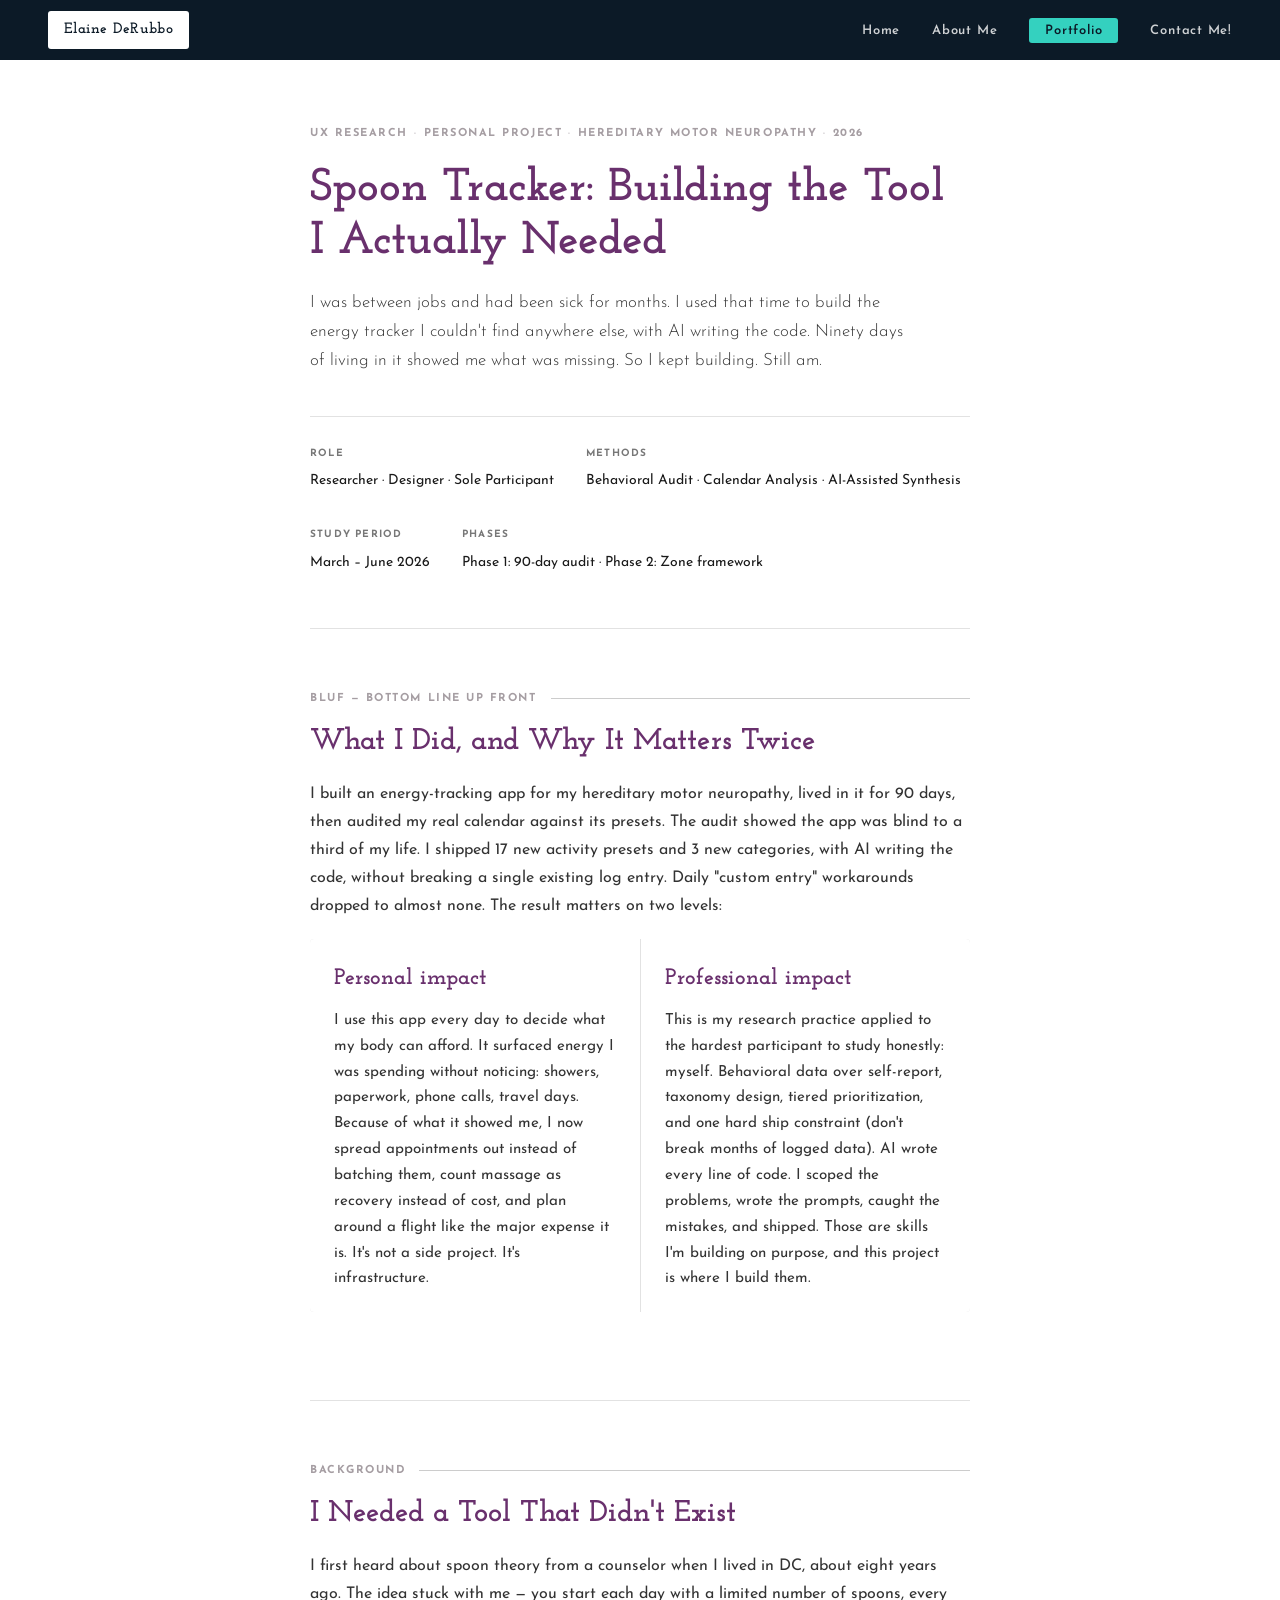
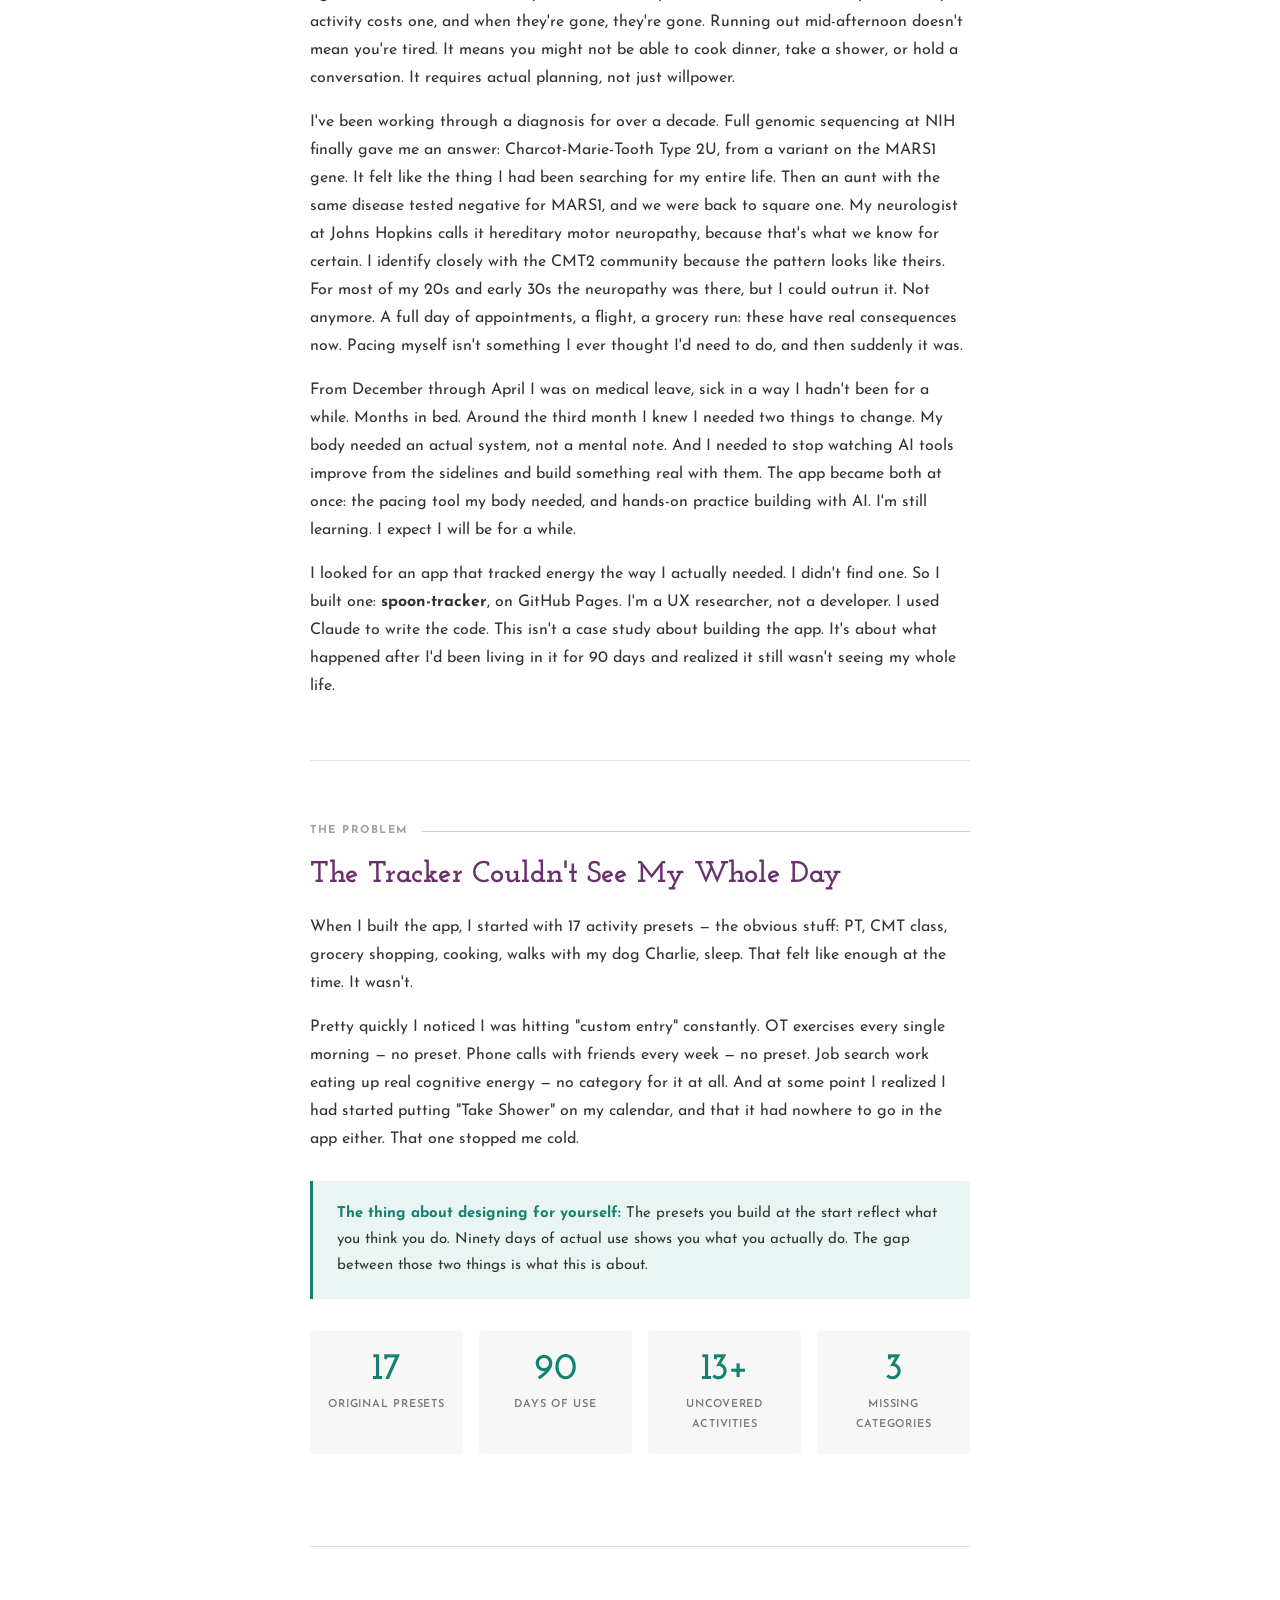
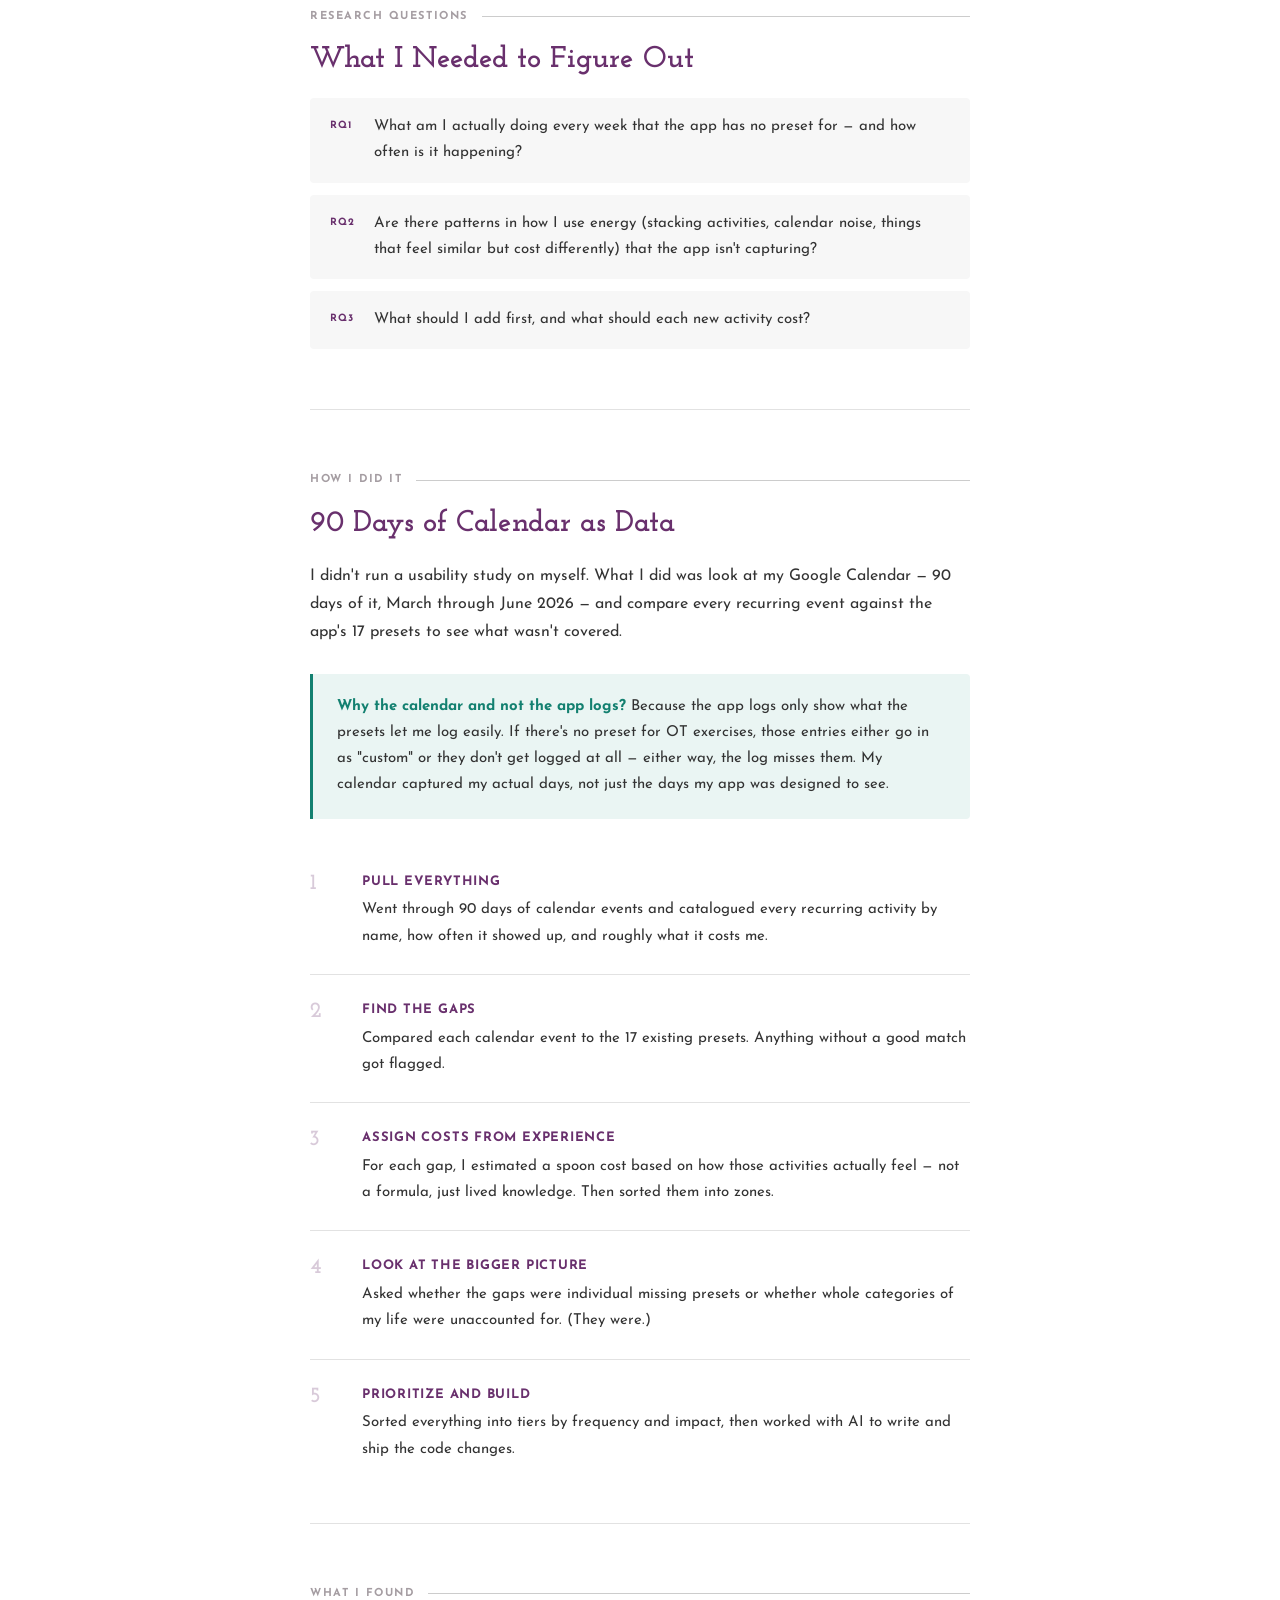
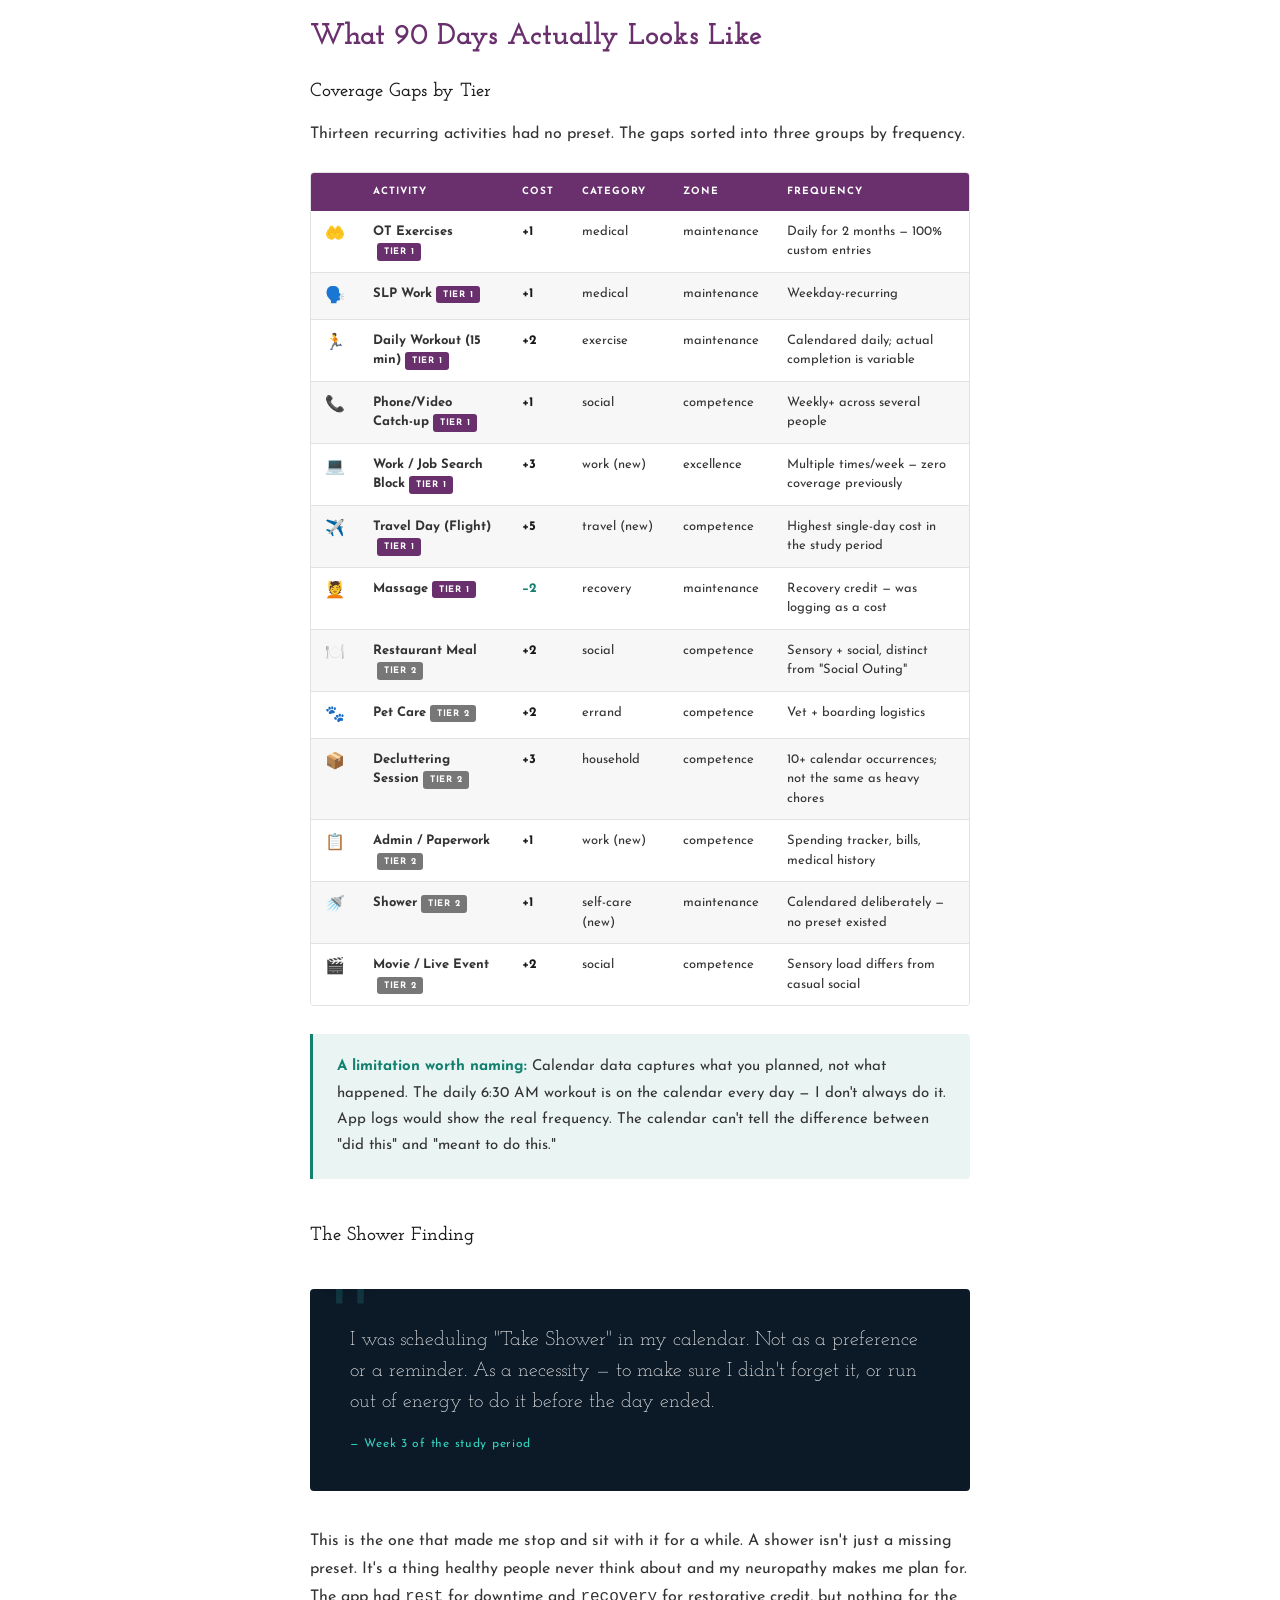
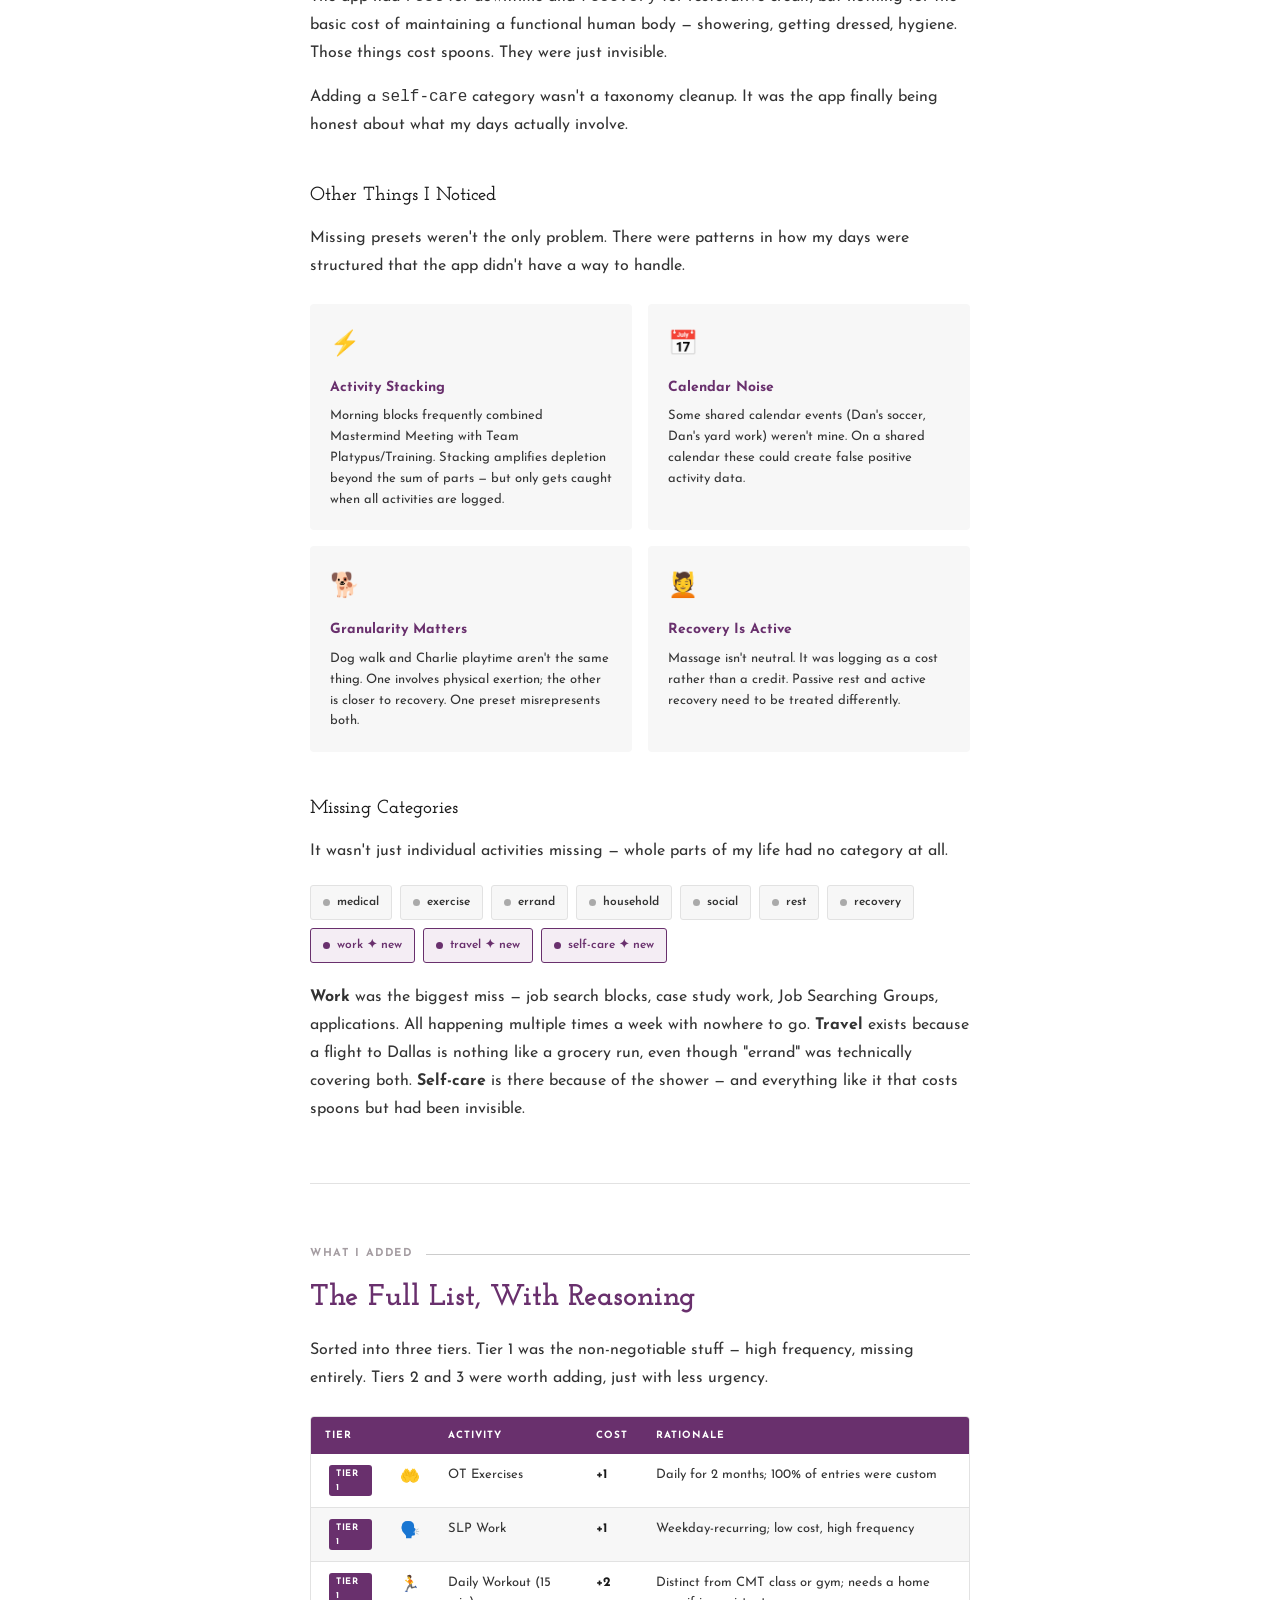
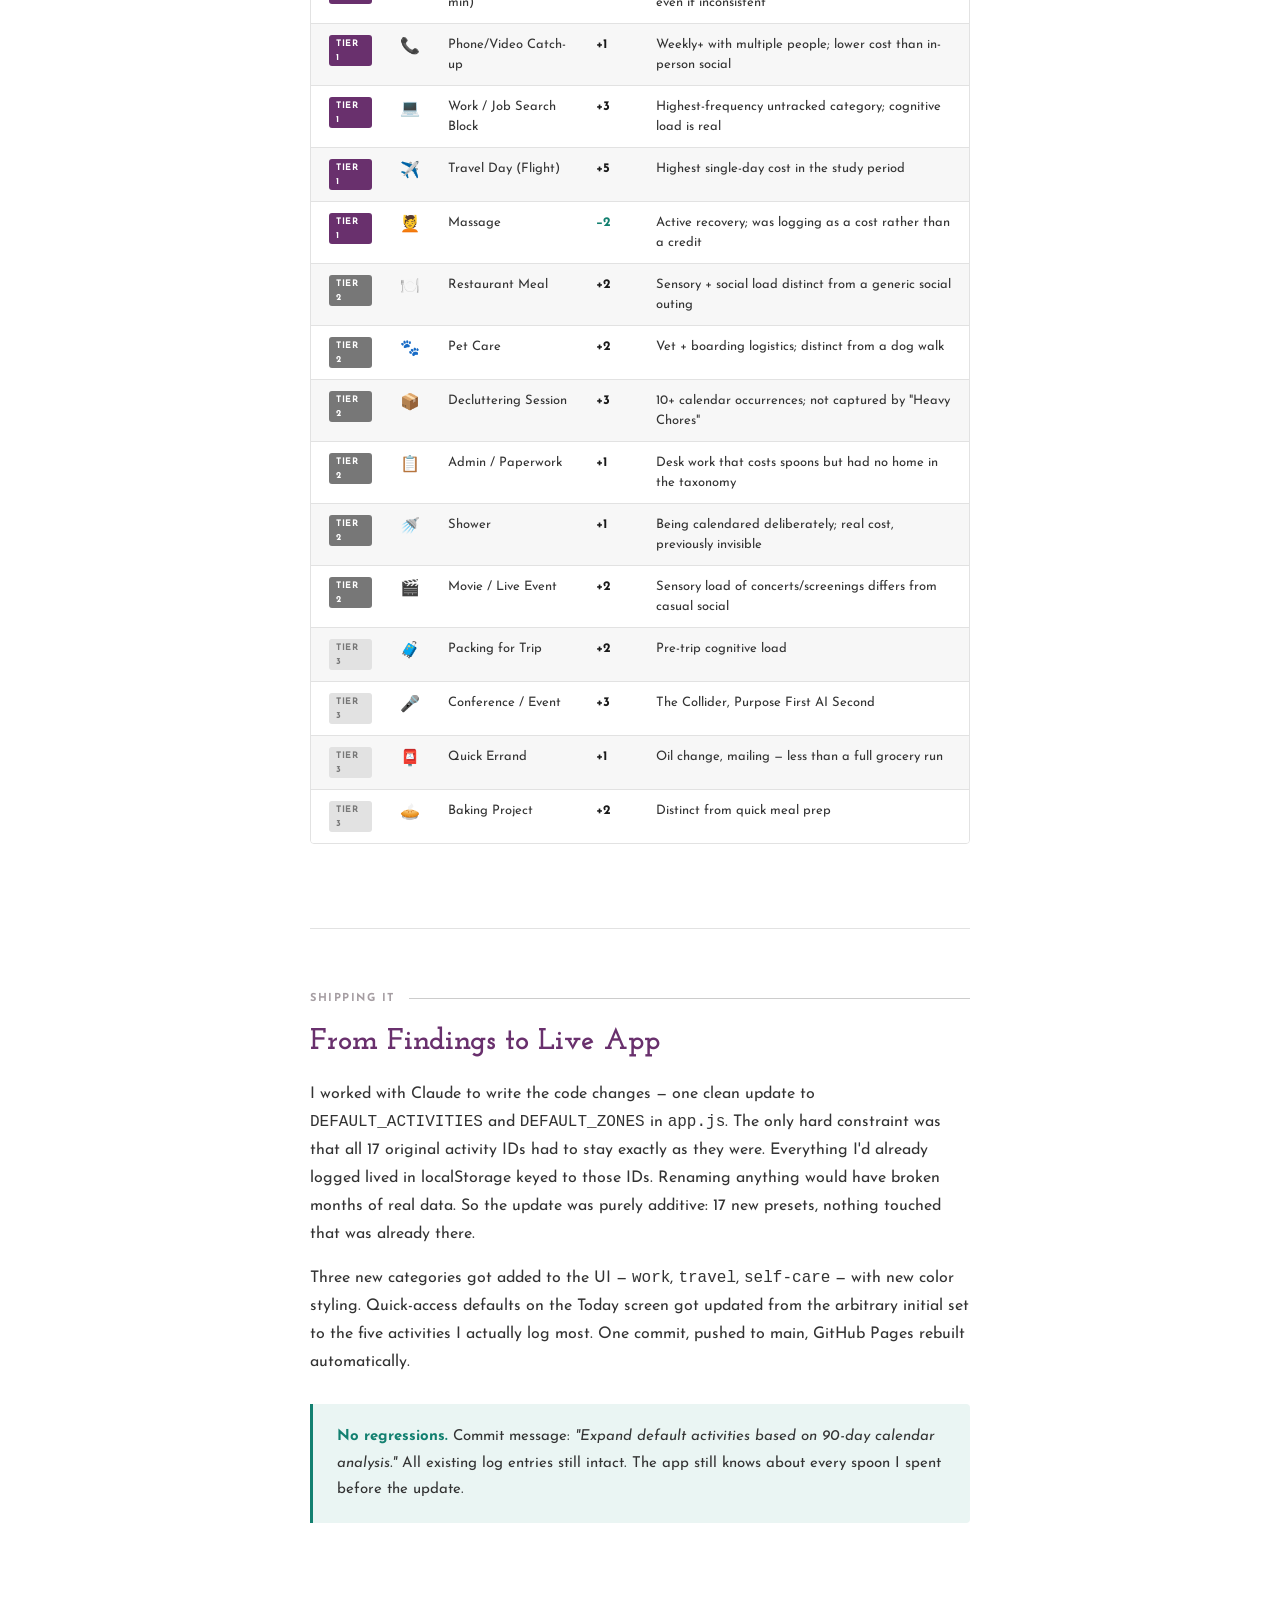
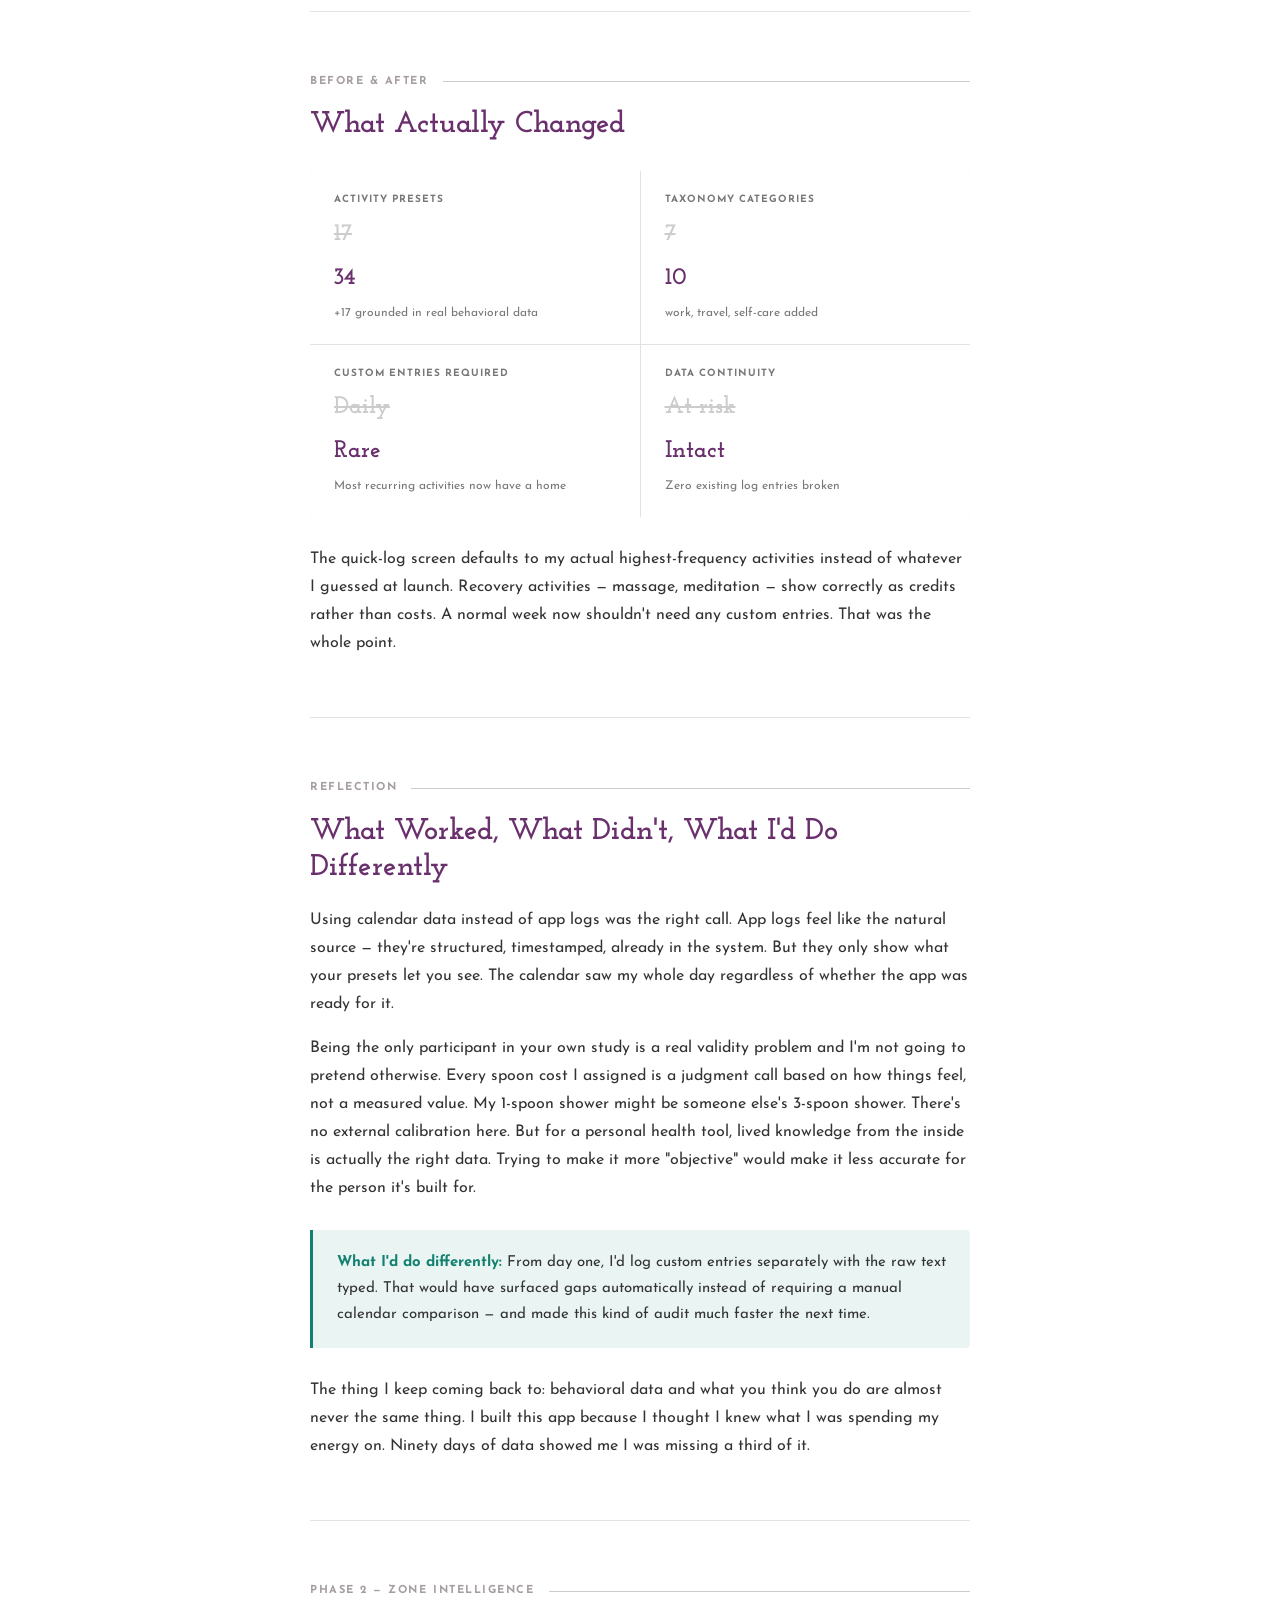
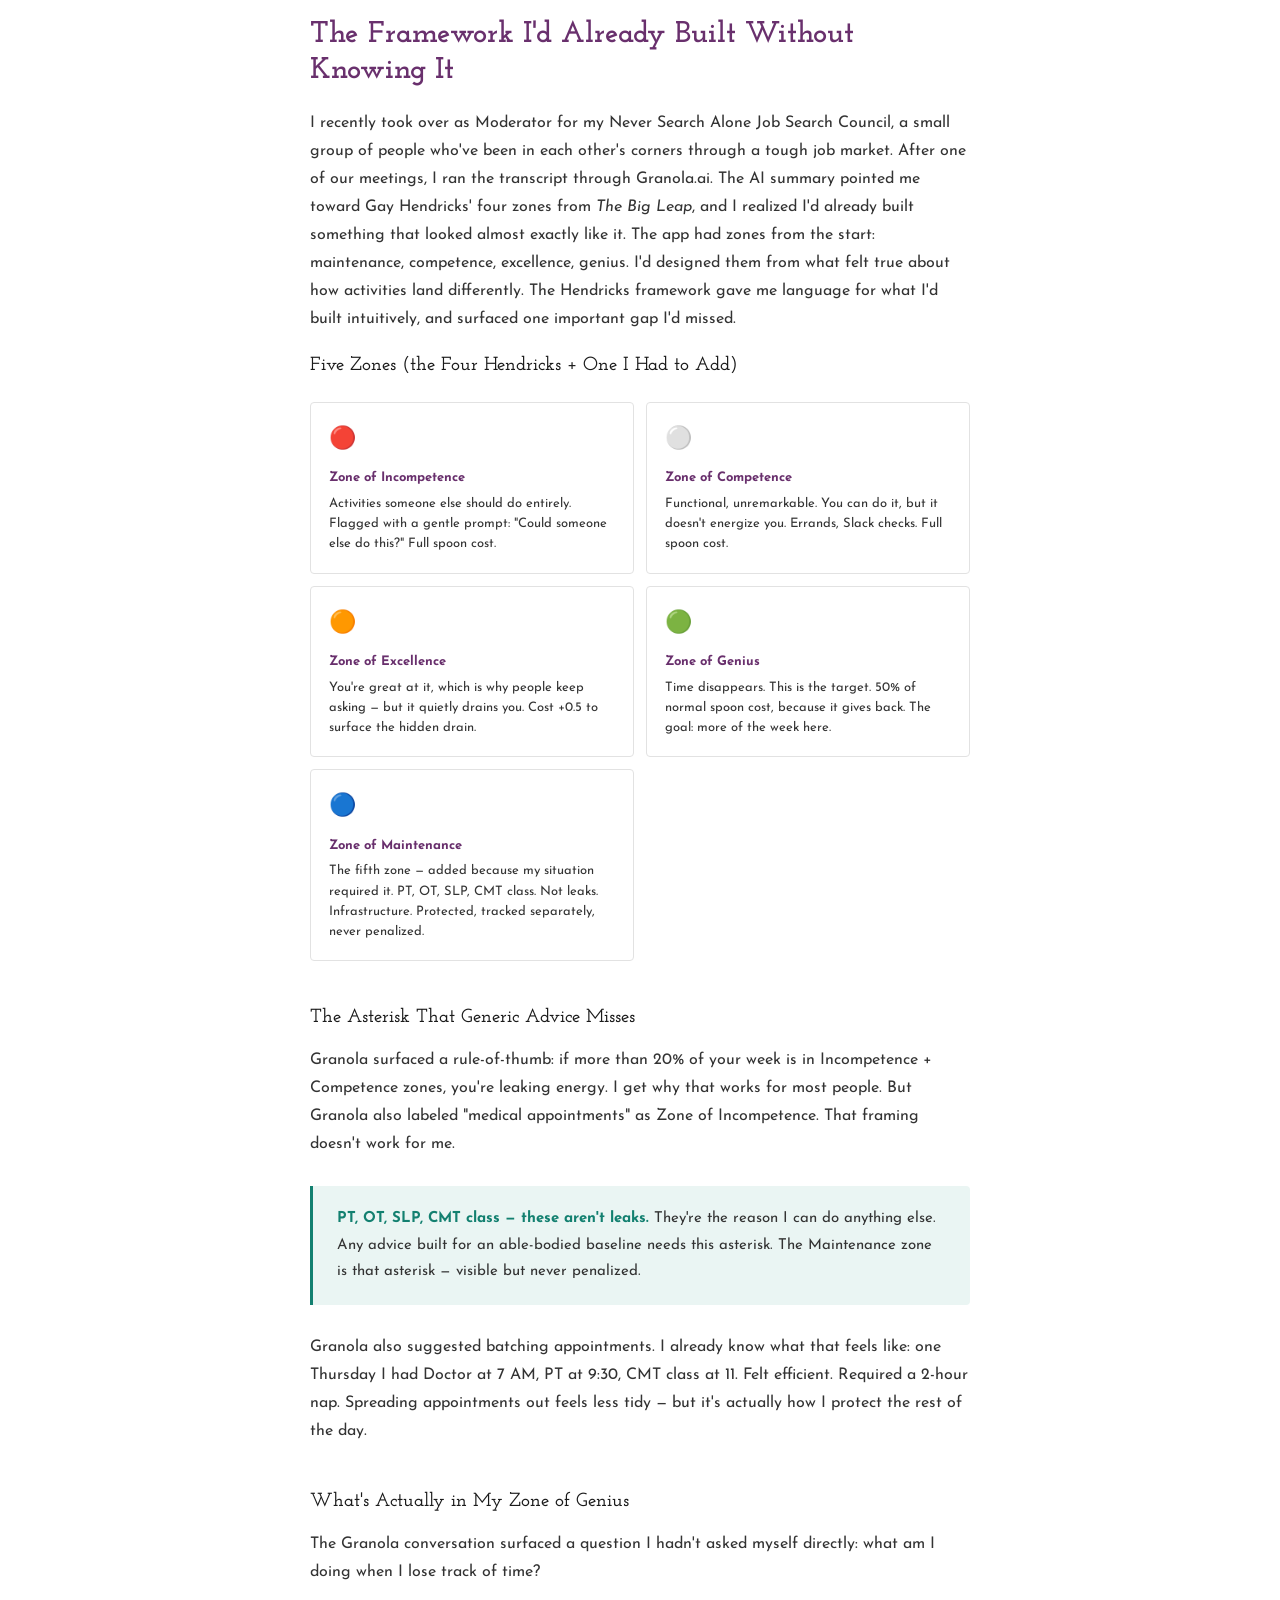
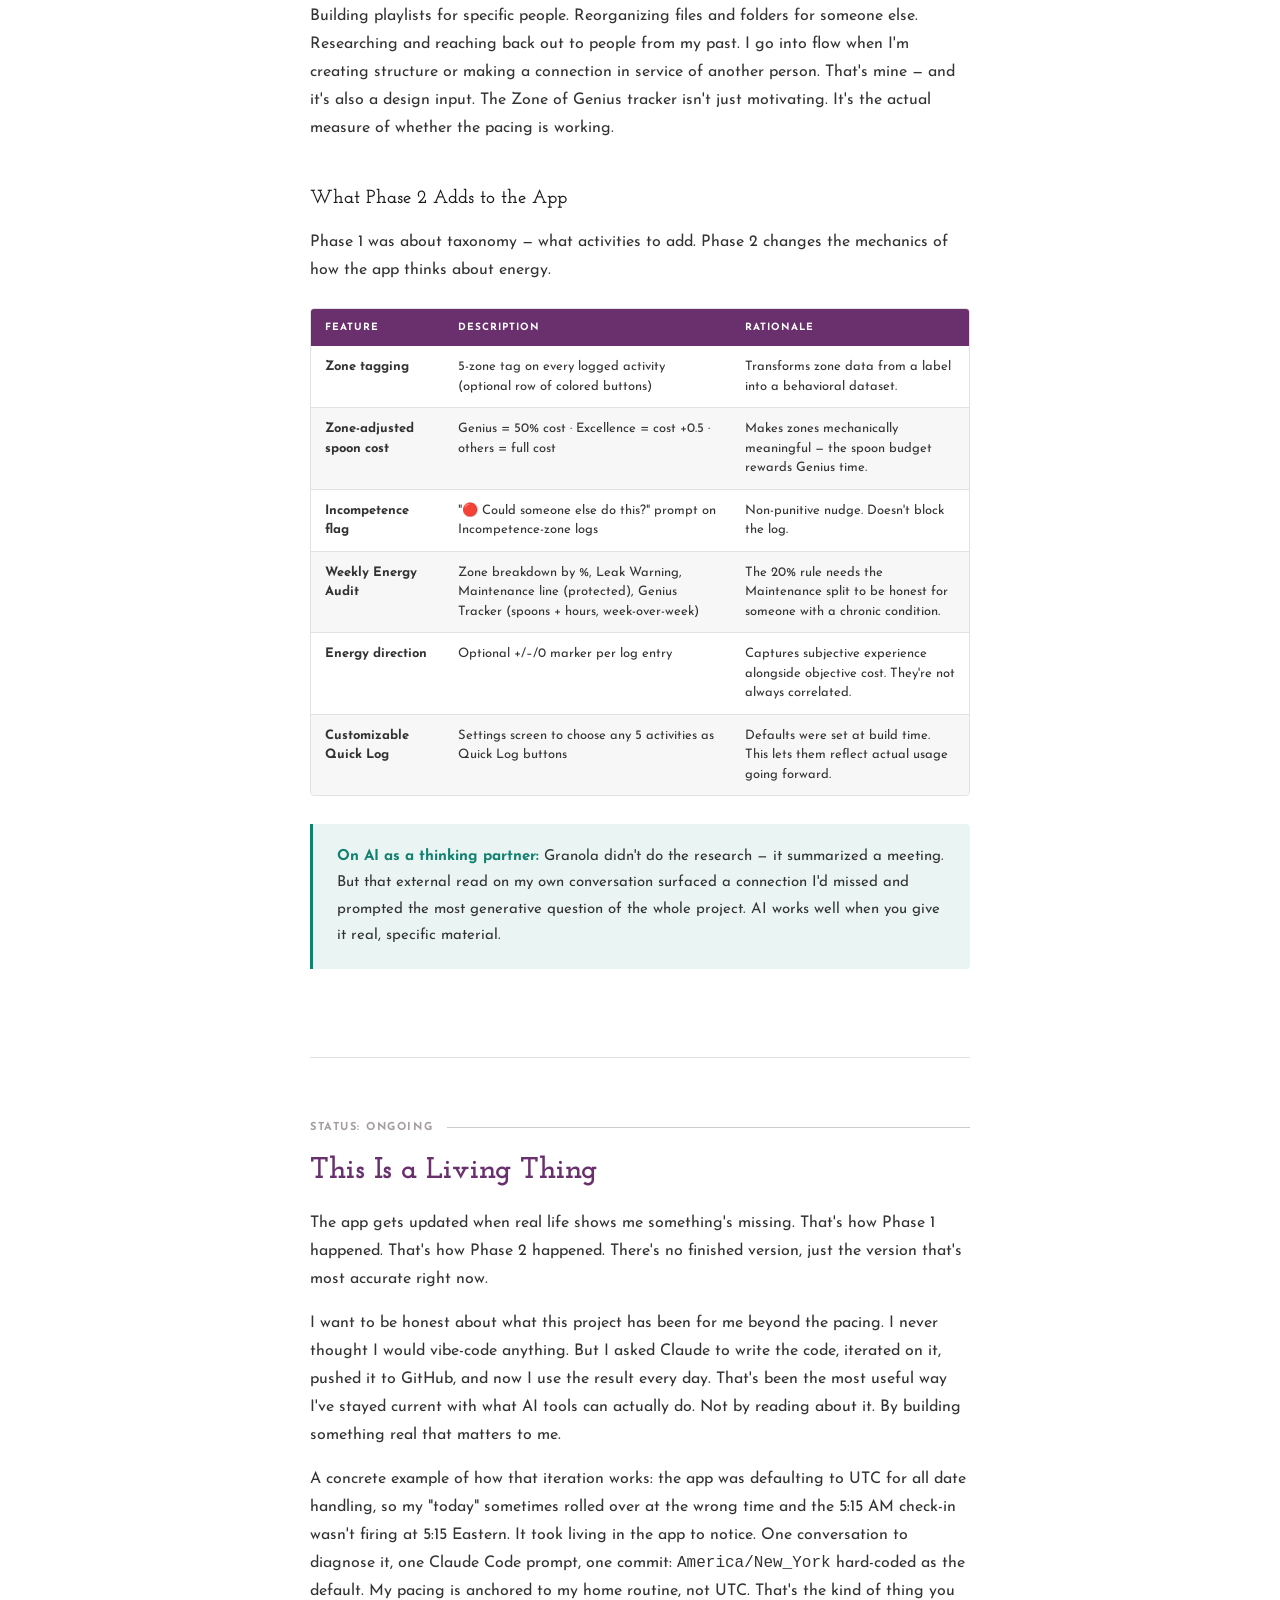
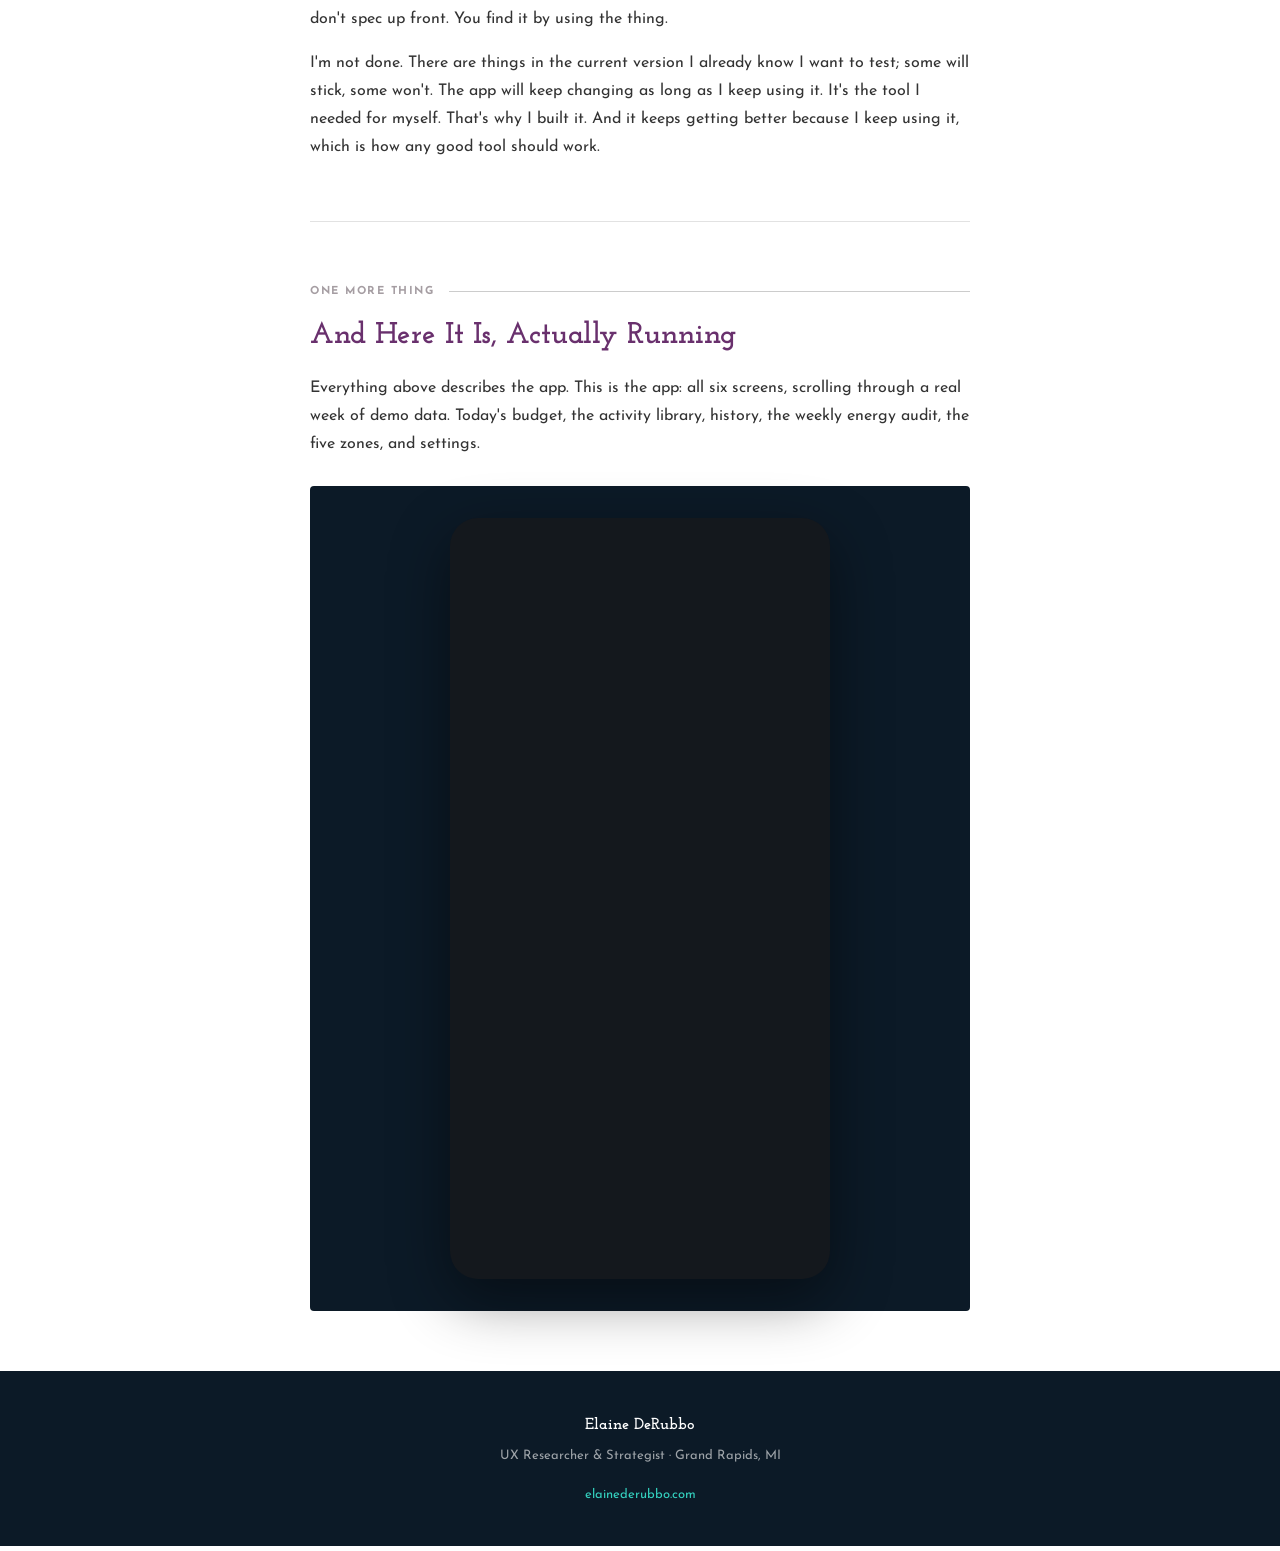
==== case-study.html @ c7b02df1 "Rename case study to case-study.html for a cleaner URL spoon-tracker-case-study.html -> case-study.h" ====
<!DOCTYPE html>
<html lang="en">
<head>
  <meta charset="UTF-8" />
  <meta name="viewport" content="width=device-width, initial-scale=1.0" />
  <title>Spoon Tracker — UX Research Case Study · Elaine DeRubbo</title>
  <link href="https://fonts.googleapis.com/css2?family=Josefin+Sans:ital,wght@0,300;0,400;0,600;0,700;1,400&family=Josefin+Slab:ital,wght@0,300;0,400;0,600;0,700;1,300;1,400&display=swap" rel="stylesheet" />
  <style>
    *, *::before, *::after { box-sizing: border-box; margin: 0; padding: 0; }

    :root {
      --purple:     #69306D;
      --purple-bg:  #F4EDF4;
      --teal:       #138070;
      --teal-light: #34D1BF;
      --teal-bg:    #EAF5F3;
      --navy:       #0C1A27;
      --near-black: #1A1A1A;
      --body-text:  #333333;
      --gray:       #777777;
      --warm-gray:  #A59DA2;
      --light-gray: #F7F7F7;
      --white:      #FFFFFF;
      --border:     #E2E2E2;
      --rule:       #CCCCCC;
    }

    html { scroll-behavior: smooth; }

    body {
      font-family: 'Josefin Sans', sans-serif;
      font-size: 16px;
      line-height: 1.75;
      color: var(--body-text);
      background: var(--white);
    }

    /* ── NAV ── */
    nav {
      background: var(--navy);
      padding: 0 48px;
      display: flex;
      align-items: center;
      justify-content: space-between;
      height: 60px;
      position: sticky;
      top: 0;
      z-index: 100;
    }
    .nav-brand {
      font-family: 'Josefin Slab', serif;
      font-weight: 700;
      font-size: 15px;
      color: var(--navy);
      background: var(--white);
      padding: 6px 16px;
      border-radius: 3px;
      text-decoration: none;
      letter-spacing: 0.03em;
      white-space: nowrap;
    }
    .nav-links { display: flex; gap: 32px; list-style: none; align-items: center; }
    .nav-links a {
      font-size: 13px;
      font-weight: 600;
      letter-spacing: 0.06em;
      color: rgba(255,255,255,0.8);
      text-decoration: none;
      transition: color 0.2s;
    }
    .nav-links a:hover { color: var(--white); }
    .nav-links .active {
      background: var(--teal-light);
      color: var(--navy);
      padding: 6px 16px;
      border-radius: 3px;
    }
    .nav-links .active:hover { color: var(--navy); }

    /* ── LAYOUT ── */
    .page-wrap { max-width: 740px; margin: 0 auto; padding: 0 40px; }

    /* ── PAGE HEADER ── */
    .case-header {
      padding: 64px 0 52px;
      border-bottom: 1px solid var(--border);
    }
    .breadcrumb {
      font-size: 11px;
      font-weight: 700;
      letter-spacing: 0.14em;
      text-transform: uppercase;
      color: var(--warm-gray);
      margin-bottom: 20px;
    }
    .breadcrumb span { opacity: 0.5; margin: 0 6px; }
    .case-header h1 {
      font-family: 'Josefin Slab', serif;
      font-size: clamp(28px, 4.5vw, 46px);
      font-weight: 700;
      line-height: 1.15;
      color: var(--purple);
      margin-bottom: 20px;
    }
    .case-header .intro {
      font-size: 17px;
      font-weight: 300;
      line-height: 1.7;
      color: var(--body-text);
      max-width: 600px;
      margin-bottom: 40px;
    }
    .meta-row {
      display: flex;
      flex-wrap: wrap;
      gap: 32px;
      padding-top: 28px;
      border-top: 1px solid var(--border);
    }
    .meta-item label {
      display: block;
      font-size: 10px;
      font-weight: 700;
      letter-spacing: 0.12em;
      text-transform: uppercase;
      color: var(--gray);
      margin-bottom: 4px;
    }
    .meta-item span {
      font-size: 14px;
      font-weight: 400;
      color: var(--near-black);
    }

    /* ── SECTIONS ── */
    section {
      padding: 60px 0;
      border-bottom: 1px solid var(--border);
    }
    section:last-of-type { border-bottom: none; }

    /* ── SECTION LABELS ── */
    .section-label {
      display: flex;
      align-items: center;
      gap: 14px;
      font-size: 11px;
      font-weight: 700;
      letter-spacing: 0.14em;
      text-transform: uppercase;
      color: var(--warm-gray);
      margin-bottom: 16px;
    }
    .section-label::after {
      content: '';
      flex: 1;
      height: 1px;
      background: var(--rule);
    }

    h2 {
      font-family: 'Josefin Slab', serif;
      font-size: clamp(22px, 3vw, 30px);
      font-weight: 700;
      line-height: 1.2;
      color: var(--purple);
      margin-bottom: 20px;
    }
    h3 {
      font-family: 'Josefin Slab', serif;
      font-size: 19px;
      font-weight: 600;
      color: var(--near-black);
      margin-bottom: 12px;
      margin-top: 40px;
    }
    h3:first-of-type { margin-top: 0; }

    p { margin-bottom: 16px; }
    p:last-child { margin-bottom: 0; }

    /* ── CALLOUTS ── */
    .callout {
      border-left: 3px solid var(--teal);
      background: var(--teal-bg);
      padding: 20px 24px;
      margin: 28px 0;
      border-radius: 0 4px 4px 0;
    }
    .callout p { margin-bottom: 0; font-size: 15px; }
    .callout strong { color: var(--teal); }

    /* ── STAT ROW ── */
    .stat-row { display: flex; flex-wrap: wrap; gap: 16px; margin: 32px 0; }
    .stat-card {
      flex: 1;
      min-width: 120px;
      background: var(--light-gray);
      border-radius: 4px;
      padding: 20px 16px;
      text-align: center;
    }
    .stat-card .num {
      font-family: 'Josefin Slab', serif;
      font-size: 38px;
      font-weight: 700;
      color: var(--teal);
      line-height: 1;
      margin-bottom: 6px;
    }
    .stat-card .label {
      font-size: 11px;
      font-weight: 600;
      letter-spacing: 0.07em;
      color: var(--gray);
      text-transform: uppercase;
    }

    /* ── RESEARCH QUESTIONS ── */
    .rq-list { list-style: none; counter-reset: rq; display: flex; flex-direction: column; gap: 12px; margin-top: 8px; }
    .rq-list li {
      counter-increment: rq;
      display: flex;
      gap: 16px;
      align-items: flex-start;
      padding: 16px 20px;
      background: var(--light-gray);
      border-radius: 4px;
    }
    .rq-list li::before {
      content: "RQ" counter(rq);
      font-size: 10px;
      font-weight: 700;
      letter-spacing: 0.08em;
      color: var(--purple);
      flex-shrink: 0;
      padding-top: 3px;
      width: 28px;
    }
    .rq-list li p { margin: 0; font-size: 15px; }

    /* ── METHOD STEPS ── */
    .method-steps { list-style: none; margin-top: 8px; }
    .method-steps li { display: flex; gap: 20px; align-items: flex-start; padding: 24px 0; border-bottom: 1px solid var(--border); }
    .method-steps li:last-child { border-bottom: none; padding-bottom: 0; }
    .step-num {
      font-family: 'Josefin Slab', serif;
      font-size: 22px;
      font-weight: 700;
      color: var(--purple);
      opacity: 0.25;
      flex-shrink: 0;
      width: 32px;
      line-height: 1;
      padding-top: 2px;
    }
    .step-body h4 {
      font-size: 13px;
      font-weight: 700;
      letter-spacing: 0.06em;
      color: var(--purple);
      margin-bottom: 4px;
      text-transform: uppercase;
    }
    .step-body p { margin-bottom: 0; font-size: 15px; }

    /* ── FINDINGS TABLE ── */
    .findings-table-wrap { overflow-x: auto; margin: 24px 0; border: 1px solid var(--border); border-radius: 4px; }
    table { width: 100%; border-collapse: collapse; font-size: 13px; }
    thead { background: var(--purple); color: var(--white); }
    thead th { padding: 10px 14px; text-align: left; font-weight: 700; font-size: 10px; letter-spacing: 0.1em; text-transform: uppercase; }
    tbody tr { background: var(--white); }
    tbody tr:nth-child(even) { background: var(--light-gray); }
    tbody td { padding: 11px 14px; border-bottom: 1px solid var(--border); vertical-align: top; line-height: 1.5; }
    tbody tr:last-child td { border-bottom: none; }
    .emoji-col { font-size: 16px; width: 36px; text-align: center; }
    .spoon-neg { color: var(--teal); font-weight: 700; }
    .spoon-pos { color: var(--near-black); font-weight: 700; }

    /* ── TIER BADGES ── */
    .tier-1 { display: inline-block; background: var(--purple); color: var(--white); font-size: 9px; font-weight: 700; letter-spacing: 0.08em; text-transform: uppercase; padding: 2px 7px; border-radius: 3px; margin-left: 4px; }
    .tier-2 { display: inline-block; background: var(--gray); color: var(--white); font-size: 9px; font-weight: 700; letter-spacing: 0.08em; text-transform: uppercase; padding: 2px 7px; border-radius: 3px; margin-left: 4px; }
    .tier-3 { display: inline-block; background: var(--border); color: var(--gray); font-size: 9px; font-weight: 700; letter-spacing: 0.08em; text-transform: uppercase; padding: 2px 7px; border-radius: 3px; margin-left: 4px; }

    /* ── PATTERN CARDS ── */
    .pattern-grid { display: grid; grid-template-columns: repeat(auto-fill, minmax(260px, 1fr)); gap: 16px; margin-top: 24px; }
    .pattern-card { background: var(--light-gray); border-radius: 4px; padding: 20px; }
    .pattern-card .pattern-icon { font-size: 24px; margin-bottom: 10px; }
    .pattern-card h4 { font-size: 14px; font-weight: 700; color: var(--purple); margin-bottom: 6px; }
    .pattern-card p { font-size: 13px; line-height: 1.6; color: var(--body-text); margin: 0; }

    /* ── SHOWER BLOCK ── */
    .shower-block {
      background: var(--navy);
      color: var(--white);
      border-radius: 4px;
      padding: 36px 40px;
      margin: 36px 0;
      position: relative;
      overflow: hidden;
    }
    .shower-block::before {
      content: '"';
      font-family: 'Josefin Slab', serif;
      font-size: 160px;
      color: var(--teal-light);
      opacity: 0.15;
      position: absolute;
      top: -30px;
      left: 16px;
      line-height: 1;
      pointer-events: none;
    }
    .shower-block p { font-family: 'Josefin Slab', serif; font-size: 20px; font-weight: 300; line-height: 1.55; position: relative; margin-bottom: 16px; }
    .shower-block .attribution { font-size: 12px; color: var(--teal-light); letter-spacing: 0.06em; }

    /* ── CATEGORY TAGS ── */
    .cat-grid { display: flex; flex-wrap: wrap; gap: 8px; margin: 20px 0; }
    .cat-tag { display: flex; align-items: center; gap: 7px; background: var(--light-gray); border: 1px solid var(--border); border-radius: 3px; padding: 6px 12px; font-size: 12px; font-weight: 600; color: var(--body-text); }
    .cat-tag.new { border-color: var(--purple); background: var(--purple-bg); color: var(--purple); }
    .cat-tag .dot { width: 7px; height: 7px; border-radius: 50%; flex-shrink: 0; }

    /* ── OUTCOMES ── */
    .outcome-row { display: grid; grid-template-columns: 1fr 1fr; gap: 1px; background: var(--border); border-radius: 4px; overflow: hidden; margin: 28px 0; }
    .outcome-cell { background: var(--white); padding: 20px 24px; }
    .outcome-cell .oc-label { font-size: 10px; font-weight: 700; letter-spacing: 0.1em; text-transform: uppercase; color: var(--gray); margin-bottom: 4px; }
    .outcome-cell .oc-before { font-size: 24px; font-family: 'Josefin Slab', serif; font-weight: 700; color: var(--rule); text-decoration: line-through; margin-bottom: 2px; }
    .outcome-cell .oc-after { font-size: 24px; font-family: 'Josefin Slab', serif; font-weight: 700; color: var(--purple); }
    .outcome-cell .oc-note { font-size: 12px; color: var(--gray); margin-top: 4px; }

    /* ── ZONE CARDS ── */
    .zone-grid { display: grid; grid-template-columns: repeat(auto-fill, minmax(220px, 1fr)); gap: 12px; margin-top: 20px; }
    .zone-card { padding: 18px; border-radius: 4px; border: 1px solid var(--border); background: var(--white); }
    .zone-card .zone-icon { font-size: 22px; margin-bottom: 8px; }
    .zone-card h4 { font-size: 13px; font-weight: 700; color: var(--purple); margin-bottom: 4px; }
    .zone-card p { font-size: 13px; line-height: 1.55; color: var(--body-text); margin: 0; }

    /* ── APP TOUR REVEAL ── */
    .reveal-panel {
      background: var(--navy);
      border-radius: 4px;
      padding: 32px 20px;
      margin: 28px 0 0;
      text-align: center;
    }
    .reveal-panel video {
      width: 100%;
      max-width: 380px;
      aspect-ratio: 560 / 1122;
      border-radius: 28px;
      display: block;
      margin: 0 auto;
      box-shadow: 0 20px 60px rgba(0,0,0,0.45);
      background: #14181D;
    }

    /* ── FOOTER ── */
    footer {
      background: var(--navy);
      color: rgba(255,255,255,0.6);
      padding: 40px;
      text-align: center;
      font-size: 13px;
    }
    footer a { color: var(--teal-light); text-decoration: none; }
    footer a:hover { text-decoration: underline; }
    footer .footer-name { font-family: 'Josefin Slab', serif; font-size: 16px; font-weight: 700; color: var(--white); margin-bottom: 6px; }

    @media (max-width: 640px) {
      nav { padding: 0 20px; }
      .nav-links { display: none; }
      .page-wrap { padding: 0 20px; }
      .case-header { padding: 40px 0 36px; }
      section { padding: 44px 0; }
      .outcome-row { grid-template-columns: 1fr; }
      .shower-block { padding: 24px 20px; }
    }
  </style>
</head>
<body>

<!-- NAV -->
<nav>
  <a class="nav-brand" href="https://elainederubbo.com">Elaine DeRubbo</a>
  <ul class="nav-links">
    <li><a href="https://elainederubbo.com">Home</a></li>
    <li><a href="https://elainederubbo.com/about-me">About Me</a></li>
    <li><a href="https://elainederubbo.com/case-study-selection" class="active">Portfolio</a></li>
    <li><a href="https://elainederubbo.com/contact-me">Contact Me!</a></li>
  </ul>
</nav>

<!-- PAGE HEADER -->
<div class="page-wrap">
  <header class="case-header">
    <div class="breadcrumb">UX Research<span>·</span>Personal Project<span>·</span>Hereditary Motor Neuropathy<span>·</span>2026</div>
    <h1>Spoon Tracker: Building the Tool I Actually Needed</h1>
    <p class="intro">I was between jobs and had been sick for months. I used that time to build the energy tracker I couldn't find anywhere else, with AI writing the code. Ninety days of living in it showed me what was missing. So I kept building. Still am.</p>
    <div class="meta-row">
      <div class="meta-item">
        <label>Role</label>
        <span>Researcher · Designer · Sole Participant</span>
      </div>
      <div class="meta-item">
        <label>Methods</label>
        <span>Behavioral Audit · Calendar Analysis · AI-Assisted Synthesis</span>
      </div>
      <div class="meta-item">
        <label>Study Period</label>
        <span>March – June 2026</span>
      </div>
      <div class="meta-item">
        <label>Phases</label>
        <span>Phase 1: 90-day audit · Phase 2: Zone framework</span>
      </div>
    </div>
  </header>
</div>

<!-- CONTENT -->
<div class="page-wrap">

<section id="bluf">
  <div class="section-label">BLUF — Bottom Line Up Front</div>
  <h2>What I Did, and Why It Matters Twice</h2>
  <p>I built an energy-tracking app for my hereditary motor neuropathy, lived in it for 90 days, then audited my real calendar against its presets. The audit showed the app was blind to a third of my life. I shipped 17 new activity presets and 3 new categories, with AI writing the code, without breaking a single existing log entry. Daily "custom entry" workarounds dropped to almost none. The result matters on two levels:</p>
  <div class="outcome-row" style="margin-top:1.2rem;">
    <div class="outcome-cell">
      <div style="font-size:1.4rem; font-family:'Josefin Slab',serif; font-weight:700; color:var(--purple); margin-bottom:0.6rem;">Personal impact</div>
      <p style="font-size:0.95rem; color:var(--black); line-height:1.7; margin:0;">I use this app every day to decide what my body can afford. It surfaced energy I was spending without noticing: showers, paperwork, phone calls, travel days. Because of what it showed me, I now spread appointments out instead of batching them, count massage as recovery instead of cost, and plan around a flight like the major expense it is. It's not a side project. It's infrastructure.</p>
    </div>
    <div class="outcome-cell">
      <div style="font-size:1.4rem; font-family:'Josefin Slab',serif; font-weight:700; color:var(--purple); margin-bottom:0.6rem;">Professional impact</div>
      <p style="font-size:0.95rem; color:var(--black); line-height:1.7; margin:0;">This is my research practice applied to the hardest participant to study honestly: myself. Behavioral data over self-report, taxonomy design, tiered prioritization, and one hard ship constraint (don't break months of logged data). AI wrote every line of code. I scoped the problems, wrote the prompts, caught the mistakes, and shipped. Those are skills I'm building on purpose, and this project is where I build them.</p>
    </div>
  </div>
</section>

<section id="background">
  <div class="section-label">Background</div>
  <h2>I Needed a Tool That Didn't Exist</h2>
  <p>I first heard about spoon theory from a counselor when I lived in DC, about eight years ago. The idea stuck with me — you start each day with a limited number of spoons, every activity costs one, and when they're gone, they're gone. Running out mid-afternoon doesn't mean you're tired. It means you might not be able to cook dinner, take a shower, or hold a conversation. It requires actual planning, not just willpower.</p>
  <p>I've been working through a diagnosis for over a decade. Full genomic sequencing at NIH finally gave me an answer: Charcot-Marie-Tooth Type 2U, from a variant on the MARS1 gene. It felt like the thing I had been searching for my entire life. Then an aunt with the same disease tested negative for MARS1, and we were back to square one. My neurologist at Johns Hopkins calls it hereditary motor neuropathy, because that's what we know for certain. I identify closely with the CMT2 community because the pattern looks like theirs. For most of my 20s and early 30s the neuropathy was there, but I could outrun it. Not anymore. A full day of appointments, a flight, a grocery run: these have real consequences now. Pacing myself isn't something I ever thought I'd need to do, and then suddenly it was.</p>
  <p>From December through April I was on medical leave, sick in a way I hadn't been for a while. Months in bed. Around the third month I knew I needed two things to change. My body needed an actual system, not a mental note. And I needed to stop watching AI tools improve from the sidelines and build something real with them. The app became both at once: the pacing tool my body needed, and hands-on practice building with AI. I'm still learning. I expect I will be for a while.</p>
  <p>I looked for an app that tracked energy the way I actually needed. I didn't find one. So I built one: <strong>spoon-tracker</strong>, on GitHub Pages. I'm a UX researcher, not a developer. I used Claude to write the code. This isn't a case study about building the app. It's about what happened after I'd been living in it for 90 days and realized it still wasn't seeing my whole life.</p>
</section>

<section id="problem">
  <div class="section-label">The Problem</div>
  <h2>The Tracker Couldn't See My Whole Day</h2>
  <p>When I built the app, I started with 17 activity presets — the obvious stuff: PT, CMT class, grocery shopping, cooking, walks with my dog Charlie, sleep. That felt like enough at the time. It wasn't.</p>
  <p>Pretty quickly I noticed I was hitting "custom entry" constantly. OT exercises every single morning — no preset. Phone calls with friends every week — no preset. Job search work eating up real cognitive energy — no category for it at all. And at some point I realized I had started putting "Take Shower" on my calendar, and that it had nowhere to go in the app either. That one stopped me cold.</p>
  <div class="callout">
    <p><strong>The thing about designing for yourself:</strong> The presets you build at the start reflect what you think you do. Ninety days of actual use shows you what you actually do. The gap between those two things is what this is about.</p>
  </div>
  <div class="stat-row">
    <div class="stat-card"><div class="num">17</div><div class="label">Original presets</div></div>
    <div class="stat-card"><div class="num">90</div><div class="label">Days of use</div></div>
    <div class="stat-card"><div class="num">13+</div><div class="label">Uncovered activities</div></div>
    <div class="stat-card"><div class="num">3</div><div class="label">Missing categories</div></div>
  </div>
</section>

<section id="rqs">
  <div class="section-label">Research Questions</div>
  <h2>What I Needed to Figure Out</h2>
  <ul class="rq-list">
    <li><p>What am I actually doing every week that the app has no preset for — and how often is it happening?</p></li>
    <li><p>Are there patterns in how I use energy (stacking activities, calendar noise, things that feel similar but cost differently) that the app isn't capturing?</p></li>
    <li><p>What should I add first, and what should each new activity cost?</p></li>
  </ul>
</section>

<section id="method">
  <div class="section-label">How I Did It</div>
  <h2>90 Days of Calendar as Data</h2>
  <p>I didn't run a usability study on myself. What I did was look at my Google Calendar — 90 days of it, March through June 2026 — and compare every recurring event against the app's 17 presets to see what wasn't covered.</p>
  <div class="callout">
    <p><strong>Why the calendar and not the app logs?</strong> Because the app logs only show what the presets let me log easily. If there's no preset for OT exercises, those entries either go in as "custom" or they don't get logged at all — either way, the log misses them. My calendar captured my actual days, not just the days my app was designed to see.</p>
  </div>
  <ul class="method-steps">
    <li><div class="step-num">1</div><div class="step-body"><h4>Pull everything</h4><p>Went through 90 days of calendar events and catalogued every recurring activity by name, how often it showed up, and roughly what it costs me.</p></div></li>
    <li><div class="step-num">2</div><div class="step-body"><h4>Find the gaps</h4><p>Compared each calendar event to the 17 existing presets. Anything without a good match got flagged.</p></div></li>
    <li><div class="step-num">3</div><div class="step-body"><h4>Assign costs from experience</h4><p>For each gap, I estimated a spoon cost based on how those activities actually feel — not a formula, just lived knowledge. Then sorted them into zones.</p></div></li>
    <li><div class="step-num">4</div><div class="step-body"><h4>Look at the bigger picture</h4><p>Asked whether the gaps were individual missing presets or whether whole categories of my life were unaccounted for. (They were.)</p></div></li>
    <li><div class="step-num">5</div><div class="step-body"><h4>Prioritize and build</h4><p>Sorted everything into tiers by frequency and impact, then worked with AI to write and ship the code changes.</p></div></li>
  </ul>
</section>

<section id="findings">
  <div class="section-label">What I Found</div>
  <h2>What 90 Days Actually Looks Like</h2>

  <h3>Coverage Gaps by Tier</h3>
  <p>Thirteen recurring activities had no preset. The gaps sorted into three groups by frequency.</p>

  <div class="findings-table-wrap">
    <table>
      <thead><tr><th></th><th>Activity</th><th>Cost</th><th>Category</th><th>Zone</th><th>Frequency</th></tr></thead>
      <tbody>
        <tr><td class="emoji-col">🤲</td><td><strong>OT Exercises</strong><span class="tier-1">Tier 1</span></td><td class="spoon-pos">+1</td><td>medical</td><td>maintenance</td><td>Daily for 2 months — 100% custom entries</td></tr>
        <tr><td class="emoji-col">🗣️</td><td><strong>SLP Work</strong><span class="tier-1">Tier 1</span></td><td class="spoon-pos">+1</td><td>medical</td><td>maintenance</td><td>Weekday-recurring</td></tr>
        <tr><td class="emoji-col">🏃</td><td><strong>Daily Workout (15 min)</strong><span class="tier-1">Tier 1</span></td><td class="spoon-pos">+2</td><td>exercise</td><td>maintenance</td><td>Calendared daily; actual completion is variable</td></tr>
        <tr><td class="emoji-col">📞</td><td><strong>Phone/Video Catch-up</strong><span class="tier-1">Tier 1</span></td><td class="spoon-pos">+1</td><td>social</td><td>competence</td><td>Weekly+ across several people</td></tr>
        <tr><td class="emoji-col">💻</td><td><strong>Work / Job Search Block</strong><span class="tier-1">Tier 1</span></td><td class="spoon-pos">+3</td><td>work (new)</td><td>excellence</td><td>Multiple times/week — zero coverage previously</td></tr>
        <tr><td class="emoji-col">✈️</td><td><strong>Travel Day (Flight)</strong><span class="tier-1">Tier 1</span></td><td class="spoon-pos">+5</td><td>travel (new)</td><td>competence</td><td>Highest single-day cost in the study period</td></tr>
        <tr><td class="emoji-col">💆</td><td><strong>Massage</strong><span class="tier-1">Tier 1</span></td><td class="spoon-neg">−2</td><td>recovery</td><td>maintenance</td><td>Recovery credit — was logging as a cost</td></tr>
        <tr><td class="emoji-col">🍽️</td><td><strong>Restaurant Meal</strong><span class="tier-2">Tier 2</span></td><td class="spoon-pos">+2</td><td>social</td><td>competence</td><td>Sensory + social, distinct from "Social Outing"</td></tr>
        <tr><td class="emoji-col">🐾</td><td><strong>Pet Care</strong><span class="tier-2">Tier 2</span></td><td class="spoon-pos">+2</td><td>errand</td><td>competence</td><td>Vet + boarding logistics</td></tr>
        <tr><td class="emoji-col">📦</td><td><strong>Decluttering Session</strong><span class="tier-2">Tier 2</span></td><td class="spoon-pos">+3</td><td>household</td><td>competence</td><td>10+ calendar occurrences; not the same as heavy chores</td></tr>
        <tr><td class="emoji-col">📋</td><td><strong>Admin / Paperwork</strong><span class="tier-2">Tier 2</span></td><td class="spoon-pos">+1</td><td>work (new)</td><td>competence</td><td>Spending tracker, bills, medical history</td></tr>
        <tr><td class="emoji-col">🚿</td><td><strong>Shower</strong><span class="tier-2">Tier 2</span></td><td class="spoon-pos">+1</td><td>self-care (new)</td><td>maintenance</td><td>Calendared deliberately — no preset existed</td></tr>
        <tr><td class="emoji-col">🎬</td><td><strong>Movie / Live Event</strong><span class="tier-2">Tier 2</span></td><td class="spoon-pos">+2</td><td>social</td><td>competence</td><td>Sensory load differs from casual social</td></tr>
      </tbody>
    </table>
  </div>

  <div class="callout">
    <p><strong>A limitation worth naming:</strong> Calendar data captures what you planned, not what happened. The daily 6:30 AM workout is on the calendar every day — I don't always do it. App logs would show the real frequency. The calendar can't tell the difference between "did this" and "meant to do this."</p>
  </div>

  <h3>The Shower Finding</h3>
  <div class="shower-block">
    <p>I was scheduling "Take Shower" in my calendar. Not as a preference or a reminder. As a necessity — to make sure I didn't forget it, or run out of energy to do it before the day ended.</p>
    <div class="attribution">— Week 3 of the study period</div>
  </div>
  <p>This is the one that made me stop and sit with it for a while. A shower isn't just a missing preset. It's a thing healthy people never think about and my neuropathy makes me plan for. The app had <code>rest</code> for downtime and <code>recovery</code> for restorative credit, but nothing for the basic cost of maintaining a functional human body — showering, getting dressed, hygiene. Those things cost spoons. They were just invisible.</p>
  <p>Adding a <code>self-care</code> category wasn't a taxonomy cleanup. It was the app finally being honest about what my days actually involve.</p>

  <h3>Other Things I Noticed</h3>
  <p>Missing presets weren't the only problem. There were patterns in how my days were structured that the app didn't have a way to handle.</p>
  <div class="pattern-grid">
    <div class="pattern-card"><div class="pattern-icon">⚡</div><h4>Activity Stacking</h4><p>Morning blocks frequently combined Mastermind Meeting with Team Platypus/Training. Stacking amplifies depletion beyond the sum of parts — but only gets caught when all activities are logged.</p></div>
    <div class="pattern-card"><div class="pattern-icon">📅</div><h4>Calendar Noise</h4><p>Some shared calendar events (Dan's soccer, Dan's yard work) weren't mine. On a shared calendar these could create false positive activity data.</p></div>
    <div class="pattern-card"><div class="pattern-icon">🐕</div><h4>Granularity Matters</h4><p>Dog walk and Charlie playtime aren't the same thing. One involves physical exertion; the other is closer to recovery. One preset misrepresents both.</p></div>
    <div class="pattern-card"><div class="pattern-icon">💆</div><h4>Recovery Is Active</h4><p>Massage isn't neutral. It was logging as a cost rather than a credit. Passive rest and active recovery need to be treated differently.</p></div>
  </div>

  <h3>Missing Categories</h3>
  <p>It wasn't just individual activities missing — whole parts of my life had no category at all.</p>
  <div class="cat-grid">
    <div class="cat-tag"><div class="dot" style="background:#aaa"></div> medical</div>
    <div class="cat-tag"><div class="dot" style="background:#aaa"></div> exercise</div>
    <div class="cat-tag"><div class="dot" style="background:#aaa"></div> errand</div>
    <div class="cat-tag"><div class="dot" style="background:#aaa"></div> household</div>
    <div class="cat-tag"><div class="dot" style="background:#aaa"></div> social</div>
    <div class="cat-tag"><div class="dot" style="background:#aaa"></div> rest</div>
    <div class="cat-tag"><div class="dot" style="background:#aaa"></div> recovery</div>
    <div class="cat-tag new"><div class="dot" style="background:#69306D"></div> work ✦ new</div>
    <div class="cat-tag new"><div class="dot" style="background:#69306D"></div> travel ✦ new</div>
    <div class="cat-tag new"><div class="dot" style="background:#69306D"></div> self-care ✦ new</div>
  </div>
  <p><strong>Work</strong> was the biggest miss — job search blocks, case study work, Job Searching Groups, applications. All happening multiple times a week with nowhere to go. <strong>Travel</strong> exists because a flight to Dallas is nothing like a grocery run, even though "errand" was technically covering both. <strong>Self-care</strong> is there because of the shower — and everything like it that costs spoons but had been invisible.</p>
</section>

<section id="recommendations">
  <div class="section-label">What I Added</div>
  <h2>The Full List, With Reasoning</h2>
  <p>Sorted into three tiers. Tier 1 was the non-negotiable stuff — high frequency, missing entirely. Tiers 2 and 3 were worth adding, just with less urgency.</p>
  <div class="findings-table-wrap">
    <table>
      <thead><tr><th>Tier</th><th></th><th>Activity</th><th>Cost</th><th>Rationale</th></tr></thead>
      <tbody>
        <tr><td><span class="tier-1">Tier 1</span></td><td class="emoji-col">🤲</td><td>OT Exercises</td><td class="spoon-pos">+1</td><td>Daily for 2 months; 100% of entries were custom</td></tr>
        <tr><td><span class="tier-1">Tier 1</span></td><td class="emoji-col">🗣️</td><td>SLP Work</td><td class="spoon-pos">+1</td><td>Weekday-recurring; low cost, high frequency</td></tr>
        <tr><td><span class="tier-1">Tier 1</span></td><td class="emoji-col">🏃</td><td>Daily Workout (15 min)</td><td class="spoon-pos">+2</td><td>Distinct from CMT class or gym; needs a home even if inconsistent</td></tr>
        <tr><td><span class="tier-1">Tier 1</span></td><td class="emoji-col">📞</td><td>Phone/Video Catch-up</td><td class="spoon-pos">+1</td><td>Weekly+ with multiple people; lower cost than in-person social</td></tr>
        <tr><td><span class="tier-1">Tier 1</span></td><td class="emoji-col">💻</td><td>Work / Job Search Block</td><td class="spoon-pos">+3</td><td>Highest-frequency untracked category; cognitive load is real</td></tr>
        <tr><td><span class="tier-1">Tier 1</span></td><td class="emoji-col">✈️</td><td>Travel Day (Flight)</td><td class="spoon-pos">+5</td><td>Highest single-day cost in the study period</td></tr>
        <tr><td><span class="tier-1">Tier 1</span></td><td class="emoji-col">💆</td><td>Massage</td><td class="spoon-neg">−2</td><td>Active recovery; was logging as a cost rather than a credit</td></tr>
        <tr><td><span class="tier-2">Tier 2</span></td><td class="emoji-col">🍽️</td><td>Restaurant Meal</td><td class="spoon-pos">+2</td><td>Sensory + social load distinct from a generic social outing</td></tr>
        <tr><td><span class="tier-2">Tier 2</span></td><td class="emoji-col">🐾</td><td>Pet Care</td><td class="spoon-pos">+2</td><td>Vet + boarding logistics; distinct from a dog walk</td></tr>
        <tr><td><span class="tier-2">Tier 2</span></td><td class="emoji-col">📦</td><td>Decluttering Session</td><td class="spoon-pos">+3</td><td>10+ calendar occurrences; not captured by "Heavy Chores"</td></tr>
        <tr><td><span class="tier-2">Tier 2</span></td><td class="emoji-col">📋</td><td>Admin / Paperwork</td><td class="spoon-pos">+1</td><td>Desk work that costs spoons but had no home in the taxonomy</td></tr>
        <tr><td><span class="tier-2">Tier 2</span></td><td class="emoji-col">🚿</td><td>Shower</td><td class="spoon-pos">+1</td><td>Being calendared deliberately; real cost, previously invisible</td></tr>
        <tr><td><span class="tier-2">Tier 2</span></td><td class="emoji-col">🎬</td><td>Movie / Live Event</td><td class="spoon-pos">+2</td><td>Sensory load of concerts/screenings differs from casual social</td></tr>
        <tr><td><span class="tier-3">Tier 3</span></td><td class="emoji-col">🧳</td><td>Packing for Trip</td><td class="spoon-pos">+2</td><td>Pre-trip cognitive load</td></tr>
        <tr><td><span class="tier-3">Tier 3</span></td><td class="emoji-col">🎤</td><td>Conference / Event</td><td class="spoon-pos">+3</td><td>The Collider, Purpose First AI Second</td></tr>
        <tr><td><span class="tier-3">Tier 3</span></td><td class="emoji-col">📮</td><td>Quick Errand</td><td class="spoon-pos">+1</td><td>Oil change, mailing — less than a full grocery run</td></tr>
        <tr><td><span class="tier-3">Tier 3</span></td><td class="emoji-col">🥧</td><td>Baking Project</td><td class="spoon-pos">+2</td><td>Distinct from quick meal prep</td></tr>
      </tbody>
    </table>
  </div>
</section>

<section id="implementation">
  <div class="section-label">Shipping It</div>
  <h2>From Findings to Live App</h2>
  <p>I worked with Claude to write the code changes — one clean update to <code>DEFAULT_ACTIVITIES</code> and <code>DEFAULT_ZONES</code> in <code>app.js</code>. The only hard constraint was that all 17 original activity IDs had to stay exactly as they were. Everything I'd already logged lived in localStorage keyed to those IDs. Renaming anything would have broken months of real data. So the update was purely additive: 17 new presets, nothing touched that was already there.</p>
  <p>Three new categories got added to the UI — <code>work</code>, <code>travel</code>, <code>self-care</code> — with new color styling. Quick-access defaults on the Today screen got updated from the arbitrary initial set to the five activities I actually log most. One commit, pushed to main, GitHub Pages rebuilt automatically.</p>
  <div class="callout">
    <p><strong>No regressions.</strong> Commit message: <em>"Expand default activities based on 90-day calendar analysis."</em> All existing log entries still intact. The app still knows about every spoon I spent before the update.</p>
  </div>
</section>

<section id="outcomes">
  <div class="section-label">Before &amp; After</div>
  <h2>What Actually Changed</h2>
  <div class="outcome-row">
    <div class="outcome-cell"><div class="oc-label">Activity Presets</div><div class="oc-before">17</div><div class="oc-after">34</div><div class="oc-note">+17 grounded in real behavioral data</div></div>
    <div class="outcome-cell"><div class="oc-label">Taxonomy Categories</div><div class="oc-before">7</div><div class="oc-after">10</div><div class="oc-note">work, travel, self-care added</div></div>
    <div class="outcome-cell"><div class="oc-label">Custom Entries Required</div><div class="oc-before">Daily</div><div class="oc-after">Rare</div><div class="oc-note">Most recurring activities now have a home</div></div>
    <div class="outcome-cell"><div class="oc-label">Data Continuity</div><div class="oc-before">At risk</div><div class="oc-after">Intact</div><div class="oc-note">Zero existing log entries broken</div></div>
  </div>
  <p>The quick-log screen defaults to my actual highest-frequency activities instead of whatever I guessed at launch. Recovery activities — massage, meditation — show correctly as credits rather than costs. A normal week now shouldn't need any custom entries. That was the whole point.</p>
</section>

<section id="reflection">
  <div class="section-label">Reflection</div>
  <h2>What Worked, What Didn't, What I'd Do Differently</h2>
  <p>Using calendar data instead of app logs was the right call. App logs feel like the natural source — they're structured, timestamped, already in the system. But they only show what your presets let you see. The calendar saw my whole day regardless of whether the app was ready for it.</p>
  <p>Being the only participant in your own study is a real validity problem and I'm not going to pretend otherwise. Every spoon cost I assigned is a judgment call based on how things feel, not a measured value. My 1-spoon shower might be someone else's 3-spoon shower. There's no external calibration here. But for a personal health tool, lived knowledge from the inside is actually the right data. Trying to make it more "objective" would make it less accurate for the person it's built for.</p>
  <div class="callout">
    <p><strong>What I'd do differently:</strong> From day one, I'd log custom entries separately with the raw text typed. That would have surfaced gaps automatically instead of requiring a manual calendar comparison — and made this kind of audit much faster the next time.</p>
  </div>
  <p>The thing I keep coming back to: behavioral data and what you think you do are almost never the same thing. I built this app because I thought I knew what I was spending my energy on. Ninety days of data showed me I was missing a third of it.</p>
</section>

<section id="phase2">
  <div class="section-label">Phase 2 — Zone Intelligence</div>
  <h2>The Framework I'd Already Built Without Knowing It</h2>
  <p>I recently took over as Moderator for my Never Search Alone Job Search Council, a small group of people who've been in each other's corners through a tough job market. After one of our meetings, I ran the transcript through Granola.ai. The AI summary pointed me toward Gay Hendricks' four zones from <em>The Big Leap</em>, and I realized I'd already built something that looked almost exactly like it. The app had zones from the start: maintenance, competence, excellence, genius. I'd designed them from what felt true about how activities land differently. The Hendricks framework gave me language for what I'd built intuitively, and surfaced one important gap I'd missed.</p>

  <h3>Five Zones (the Four Hendricks + One I Had to Add)</h3>
  <div class="zone-grid">
    <div class="zone-card"><div class="zone-icon">🔴</div><h4>Zone of Incompetence</h4><p>Activities someone else should do entirely. Flagged with a gentle prompt: "Could someone else do this?" Full spoon cost.</p></div>
    <div class="zone-card"><div class="zone-icon">⚪</div><h4>Zone of Competence</h4><p>Functional, unremarkable. You can do it, but it doesn't energize you. Errands, Slack checks. Full spoon cost.</p></div>
    <div class="zone-card"><div class="zone-icon">🟠</div><h4>Zone of Excellence</h4><p>You're great at it, which is why people keep asking — but it quietly drains you. Cost +0.5 to surface the hidden drain.</p></div>
    <div class="zone-card"><div class="zone-icon">🟢</div><h4>Zone of Genius</h4><p>Time disappears. This is the target. 50% of normal spoon cost, because it gives back. The goal: more of the week here.</p></div>
    <div class="zone-card"><div class="zone-icon">🔵</div><h4>Zone of Maintenance</h4><p>The fifth zone — added because my situation required it. PT, OT, SLP, CMT class. Not leaks. Infrastructure. Protected, tracked separately, never penalized.</p></div>
  </div>

  <h3>The Asterisk That Generic Advice Misses</h3>
  <p>Granola surfaced a rule-of-thumb: if more than 20% of your week is in Incompetence + Competence zones, you're leaking energy. I get why that works for most people. But Granola also labeled "medical appointments" as Zone of Incompetence. That framing doesn't work for me.</p>
  <div class="callout">
    <p><strong>PT, OT, SLP, CMT class — these aren't leaks.</strong> They're the reason I can do anything else. Any advice built for an able-bodied baseline needs this asterisk. The Maintenance zone is that asterisk — visible but never penalized.</p>
  </div>
  <p>Granola also suggested batching appointments. I already know what that feels like: one Thursday I had Doctor at 7 AM, PT at 9:30, CMT class at 11. Felt efficient. Required a 2-hour nap. Spreading appointments out feels less tidy — but it's actually how I protect the rest of the day.</p>

  <h3>What's Actually in My Zone of Genius</h3>
  <p>The Granola conversation surfaced a question I hadn't asked myself directly: what am I doing when I lose track of time?</p>
  <p>Building playlists for specific people. Reorganizing files and folders for someone else. Researching and reaching back out to people from my past. I go into flow when I'm creating structure or making a connection in service of another person. That's mine — and it's also a design input. The Zone of Genius tracker isn't just motivating. It's the actual measure of whether the pacing is working.</p>

  <h3>What Phase 2 Adds to the App</h3>
  <p>Phase 1 was about taxonomy — what activities to add. Phase 2 changes the mechanics of how the app thinks about energy.</p>
  <div class="findings-table-wrap">
    <table>
      <thead><tr><th>Feature</th><th>Description</th><th>Rationale</th></tr></thead>
      <tbody>
        <tr><td><strong>Zone tagging</strong></td><td>5-zone tag on every logged activity (optional row of colored buttons)</td><td>Transforms zone data from a label into a behavioral dataset.</td></tr>
        <tr><td><strong>Zone-adjusted spoon cost</strong></td><td>Genius = 50% cost · Excellence = cost +0.5 · others = full cost</td><td>Makes zones mechanically meaningful — the spoon budget rewards Genius time.</td></tr>
        <tr><td><strong>Incompetence flag</strong></td><td>"🔴 Could someone else do this?" prompt on Incompetence-zone logs</td><td>Non-punitive nudge. Doesn't block the log.</td></tr>
        <tr><td><strong>Weekly Energy Audit</strong></td><td>Zone breakdown by %, Leak Warning, Maintenance line (protected), Genius Tracker (spoons + hours, week-over-week)</td><td>The 20% rule needs the Maintenance split to be honest for someone with a chronic condition.</td></tr>
        <tr><td><strong>Energy direction</strong></td><td>Optional +/–/0 marker per log entry</td><td>Captures subjective experience alongside objective cost. They're not always correlated.</td></tr>
        <tr><td><strong>Customizable Quick Log</strong></td><td>Settings screen to choose any 5 activities as Quick Log buttons</td><td>Defaults were set at build time. This lets them reflect actual usage going forward.</td></tr>
      </tbody>
    </table>
  </div>
  <div class="callout">
    <p><strong>On AI as a thinking partner:</strong> Granola didn't do the research — it summarized a meeting. But that external read on my own conversation surfaced a connection I'd missed and prompted the most generative question of the whole project. AI works well when you give it real, specific material.</p>
  </div>
</section>

<section id="coda">
  <div class="section-label">Status: Ongoing</div>
  <h2>This Is a Living Thing</h2>
  <p>The app gets updated when real life shows me something's missing. That's how Phase 1 happened. That's how Phase 2 happened. There's no finished version, just the version that's most accurate right now.</p>
  <p>I want to be honest about what this project has been for me beyond the pacing. I never thought I would vibe-code anything. But I asked Claude to write the code, iterated on it, pushed it to GitHub, and now I use the result every day. That's been the most useful way I've stayed current with what AI tools can actually do. Not by reading about it. By building something real that matters to me.</p>
  <p>A concrete example of how that iteration works: the app was defaulting to UTC for all date handling, so my "today" sometimes rolled over at the wrong time and the 5:15 AM check-in wasn't firing at 5:15 Eastern. It took living in the app to notice. One conversation to diagnose it, one Claude Code prompt, one commit: <code>America/New_York</code> hard-coded as the default. My pacing is anchored to my home routine, not UTC. That's the kind of thing you don't spec up front. You find it by using the thing.</p>
  <p>I'm not done. There are things in the current version I already know I want to test; some will stick, some won't. The app will keep changing as long as I keep using it. It's the tool I needed for myself. That's why I built it. And it keeps getting better because I keep using it, which is how any good tool should work.</p>
</section>

<section id="reveal" style="border-bottom:none;">
  <div class="section-label">One More Thing</div>
  <h2>And Here It Is, Actually Running</h2>
  <p>Everything above describes the app. This is the app: all six screens, scrolling through a real week of demo data. Today's budget, the activity library, history, the weekly energy audit, the five zones, and settings.</p>
  <div class="reveal-panel">
    <video src="spoon-tracker-app-tour.mp4" autoplay muted loop playsinline aria-label="Scrolling tour of the Spoon Tracker app: Today, Log, History, Weekly, Zones, and Settings screens"></video>
  </div>
</section>

</div>

<footer>
  <div class="footer-name">Elaine DeRubbo</div>
  <p>UX Researcher &amp; Strategist · Grand Rapids, MI</p>
  <p style="margin-top:10px"><a href="https://elainederubbo.com">elainederubbo.com</a></p>
</footer>

</body>
</html>
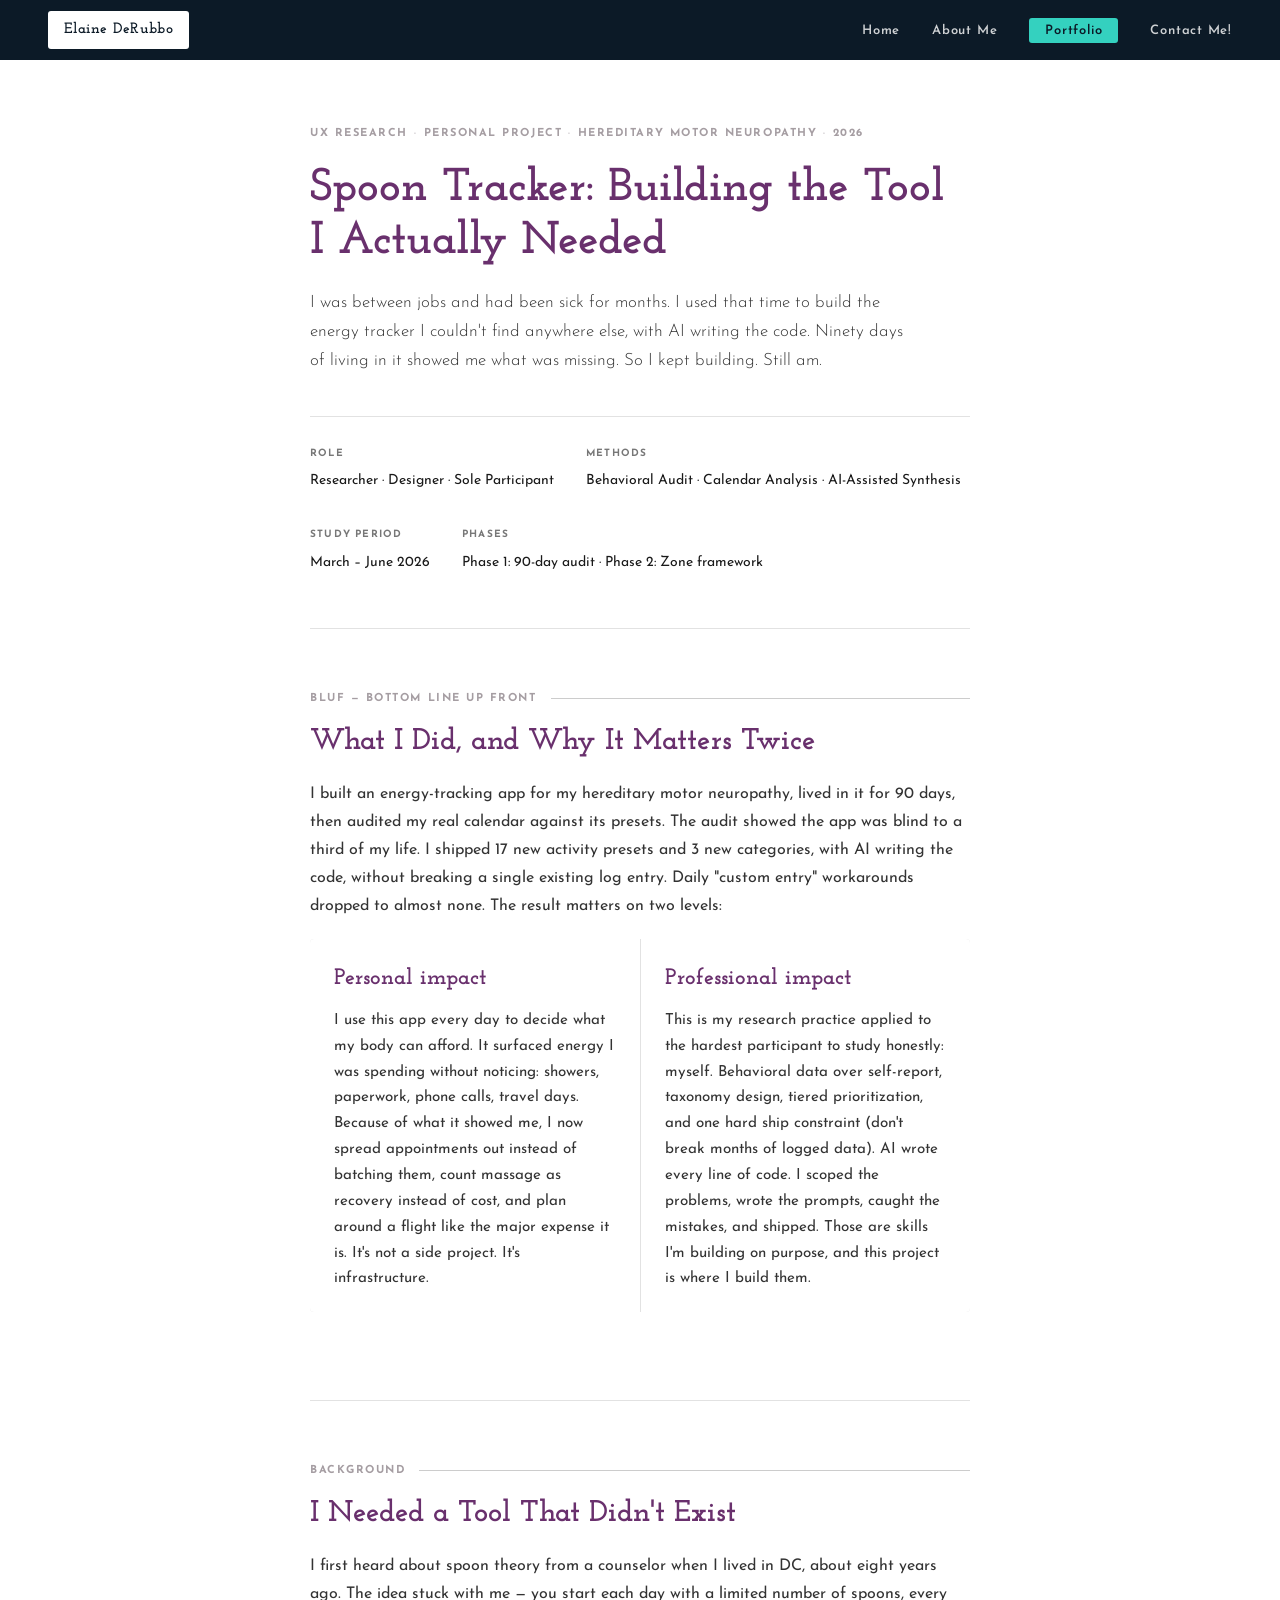
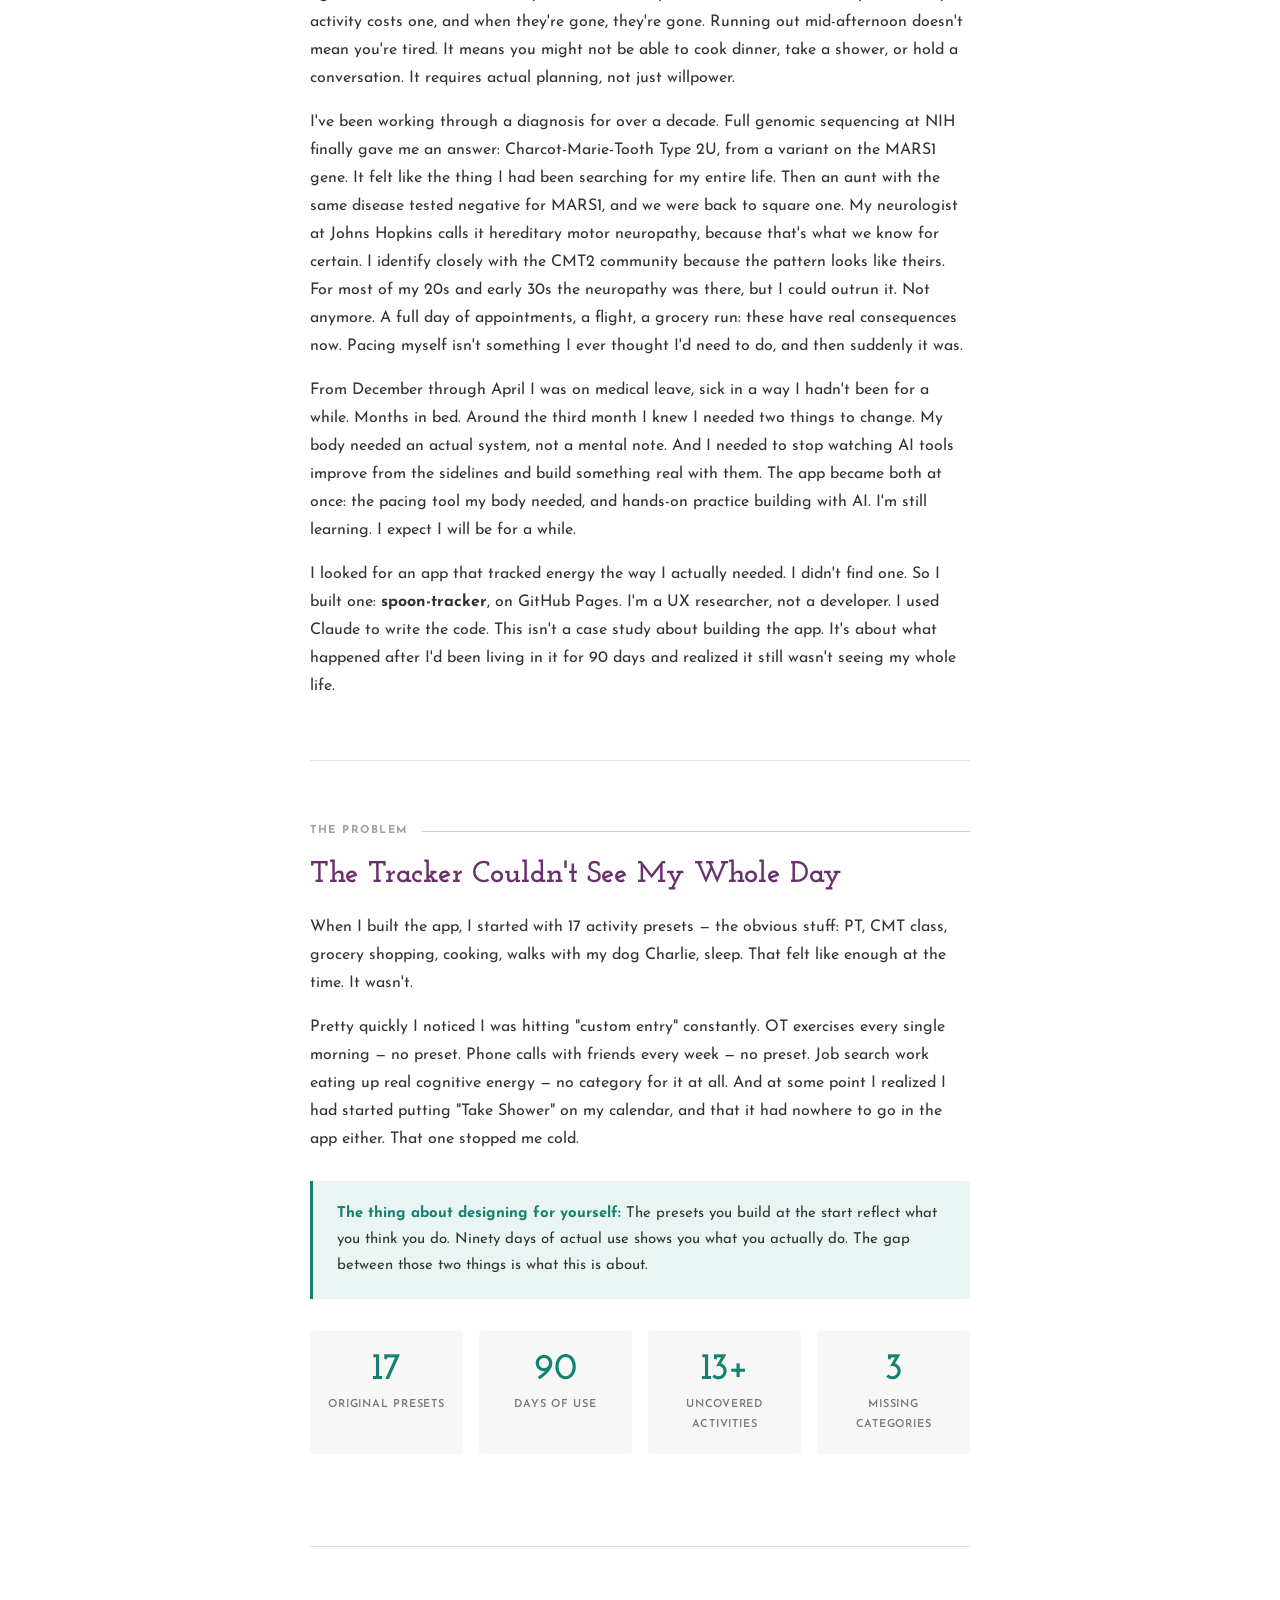
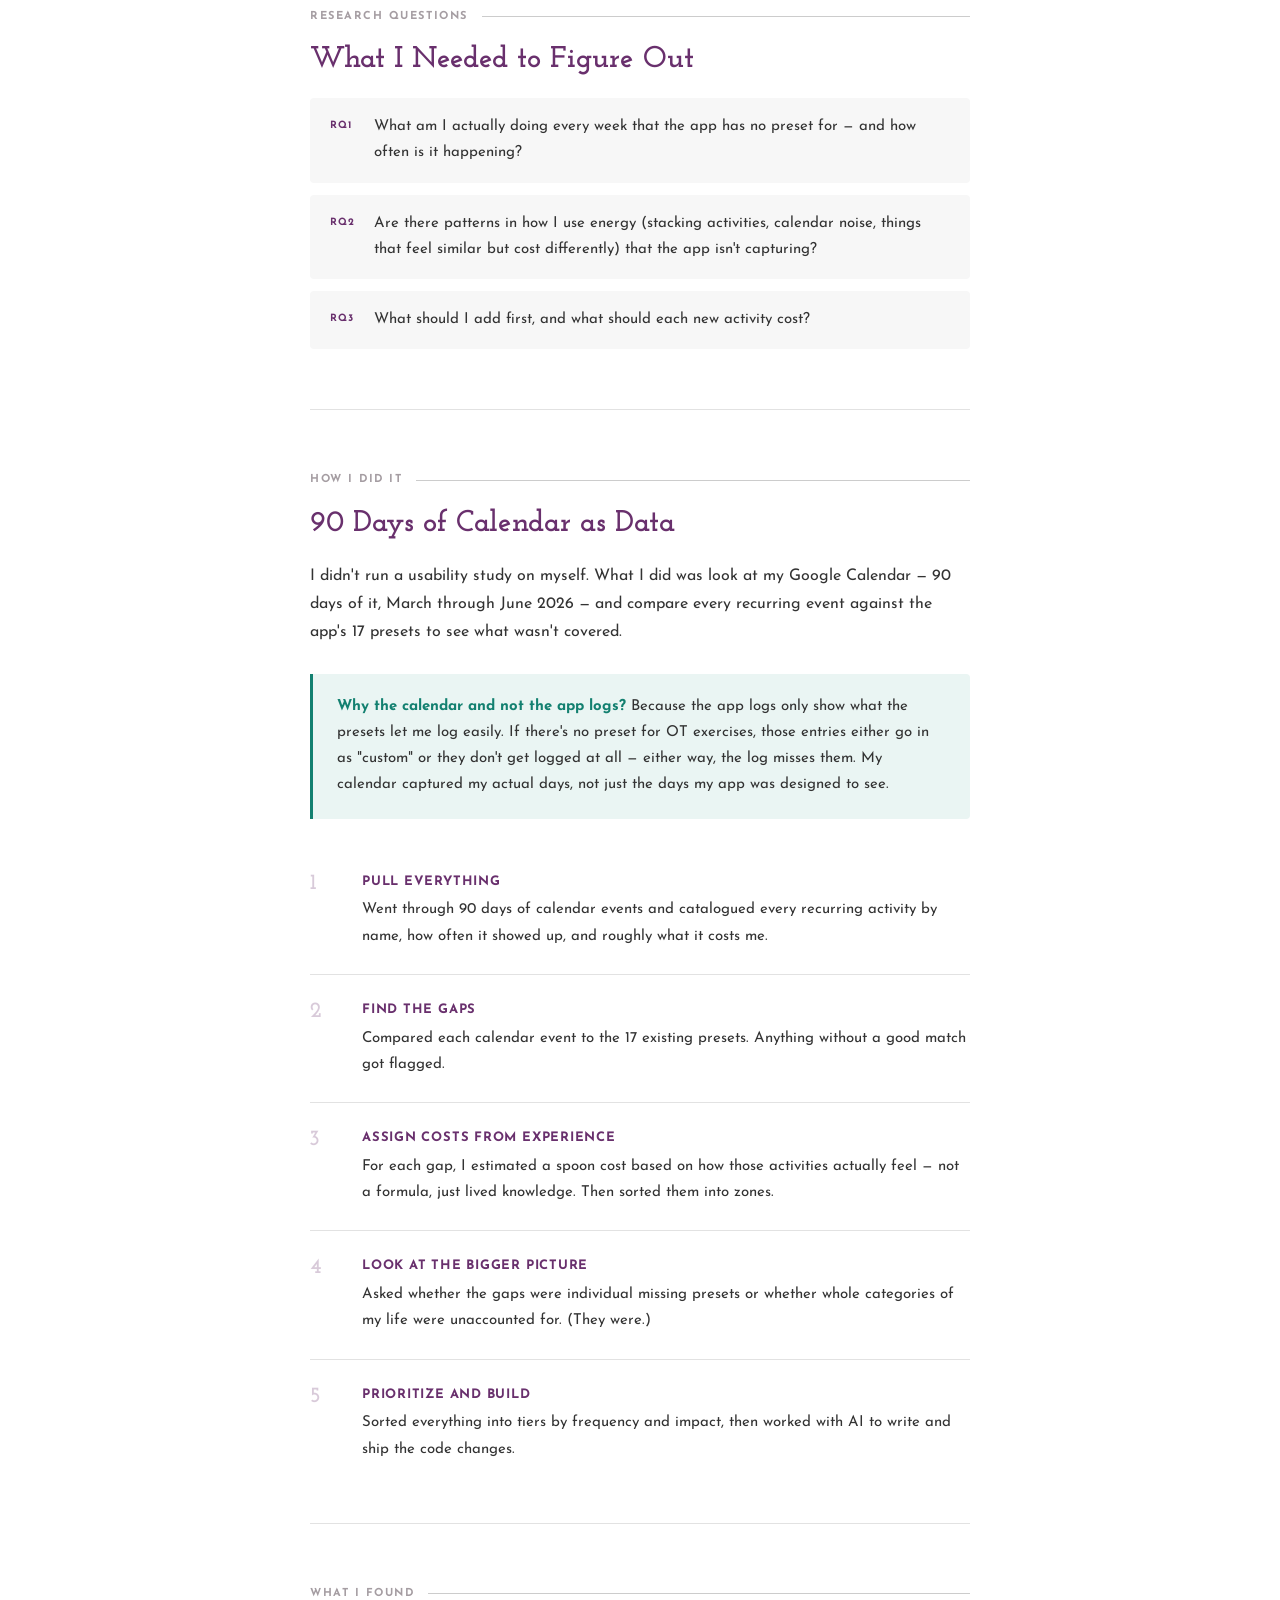
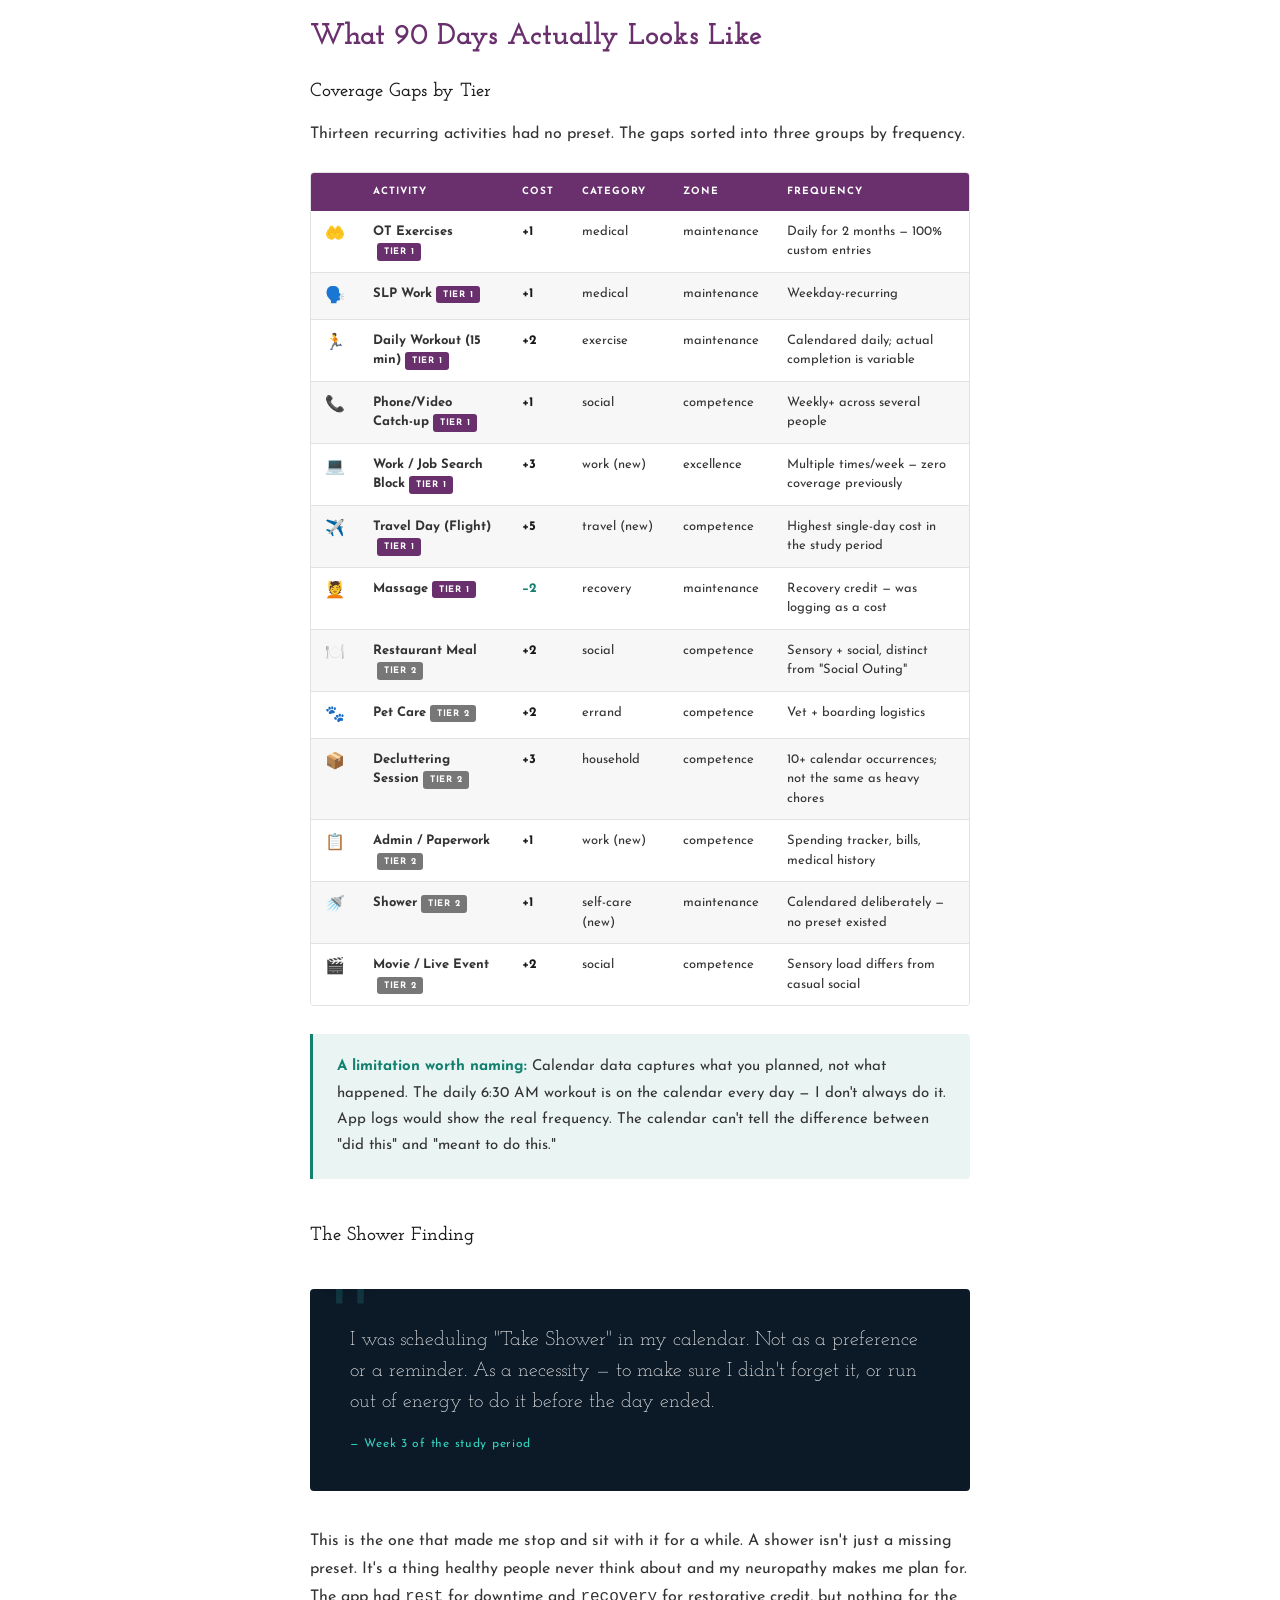
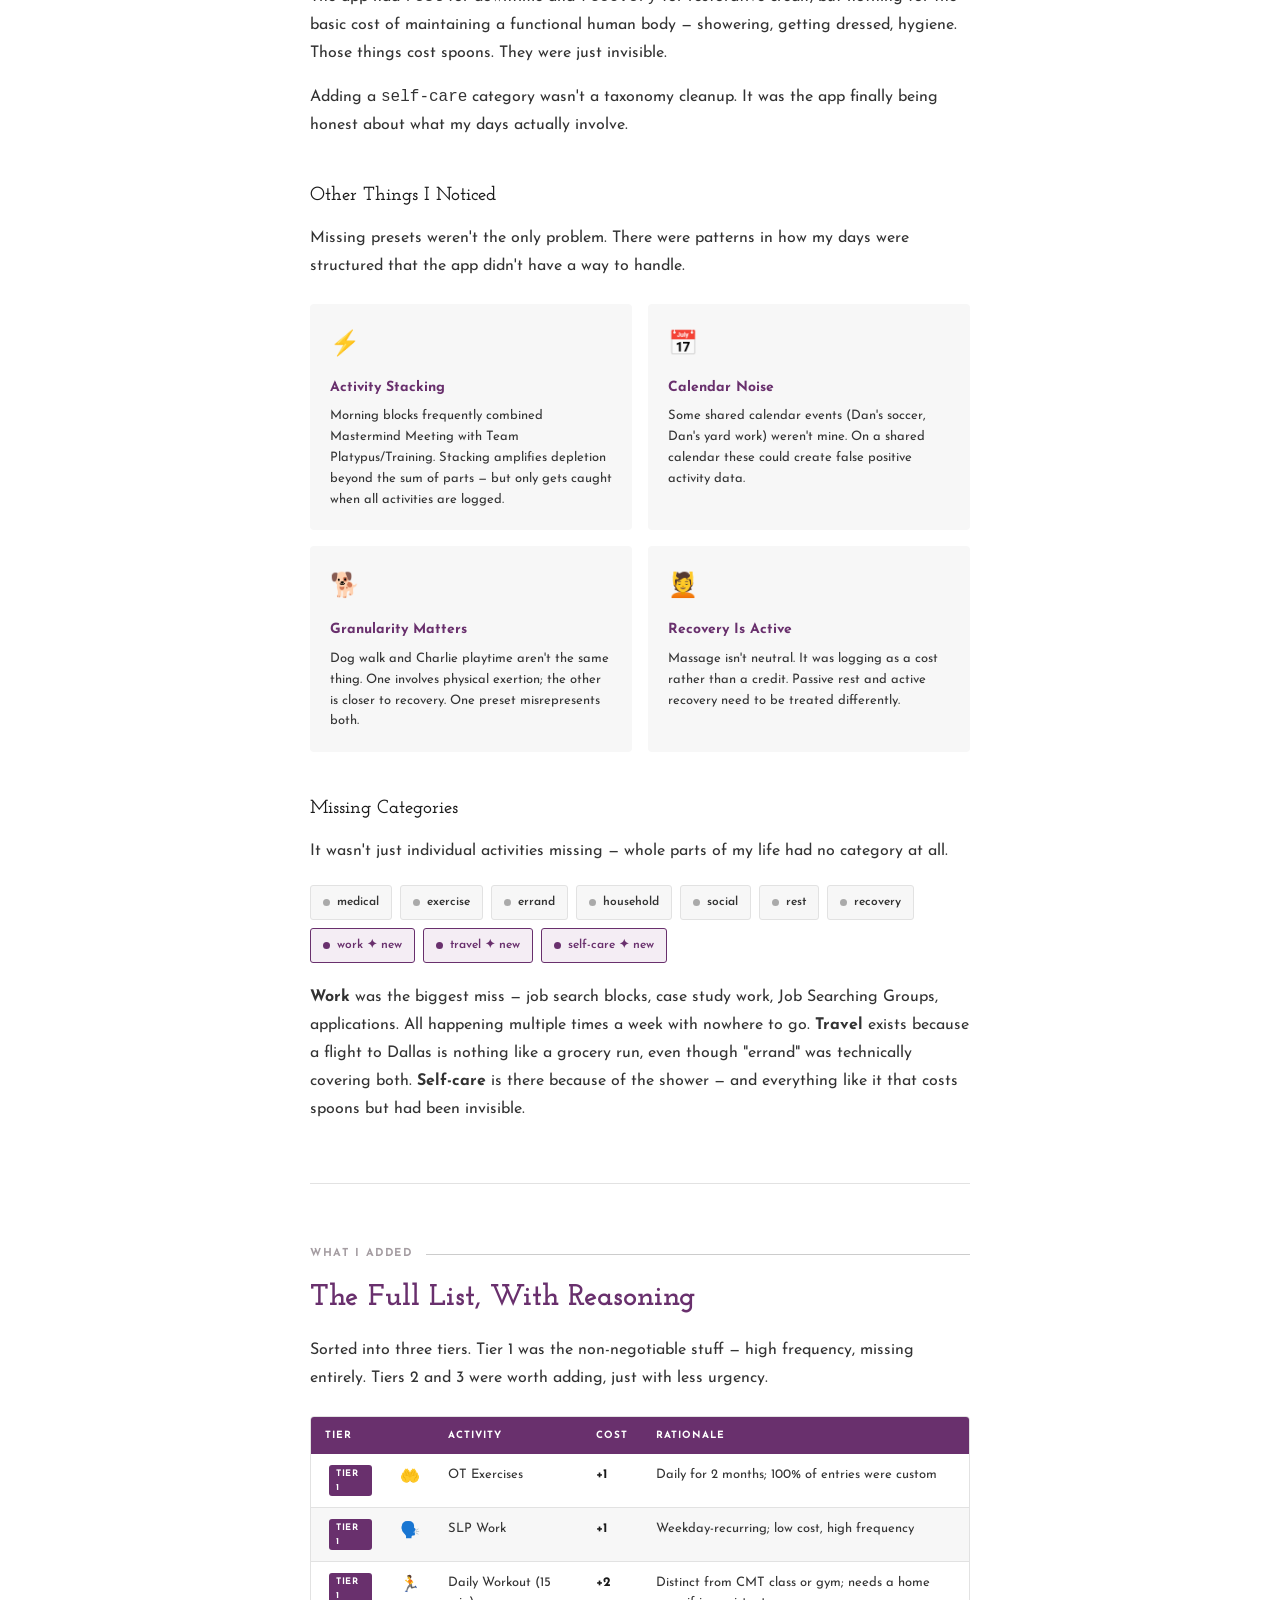
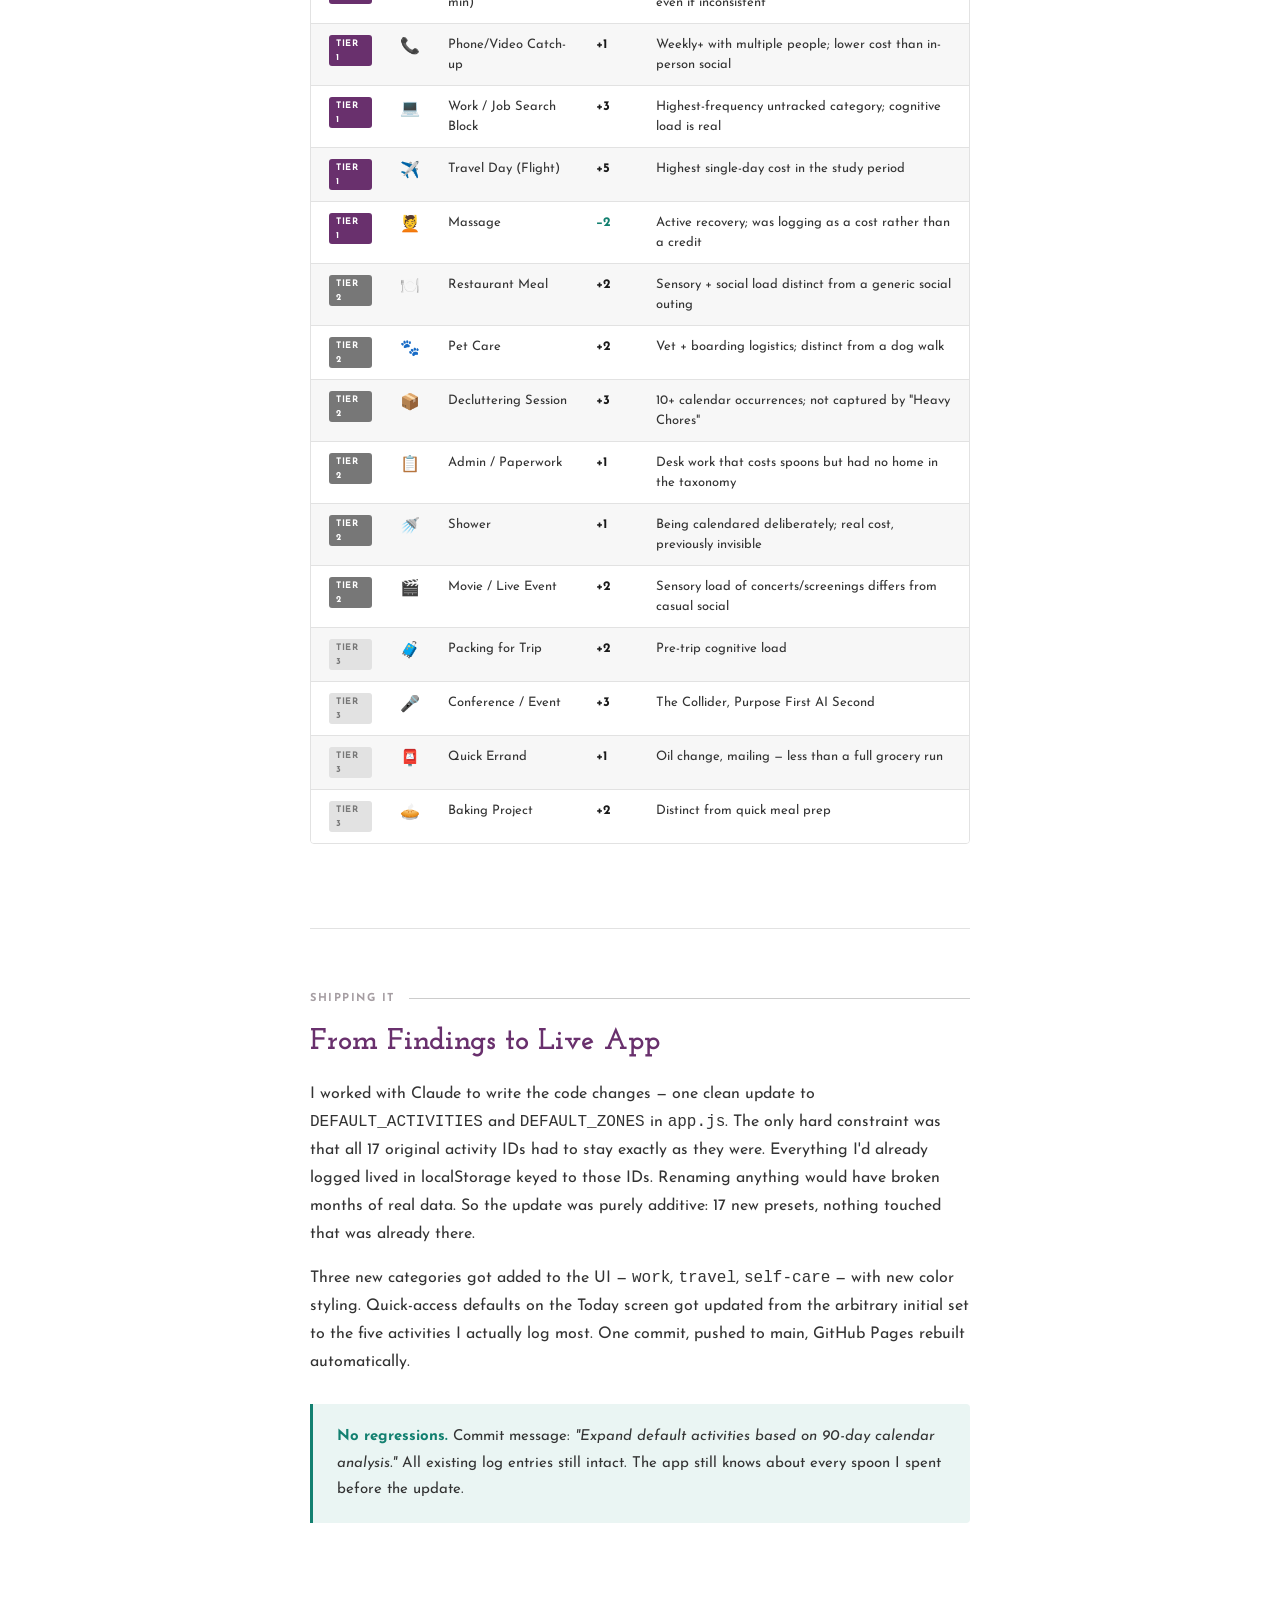
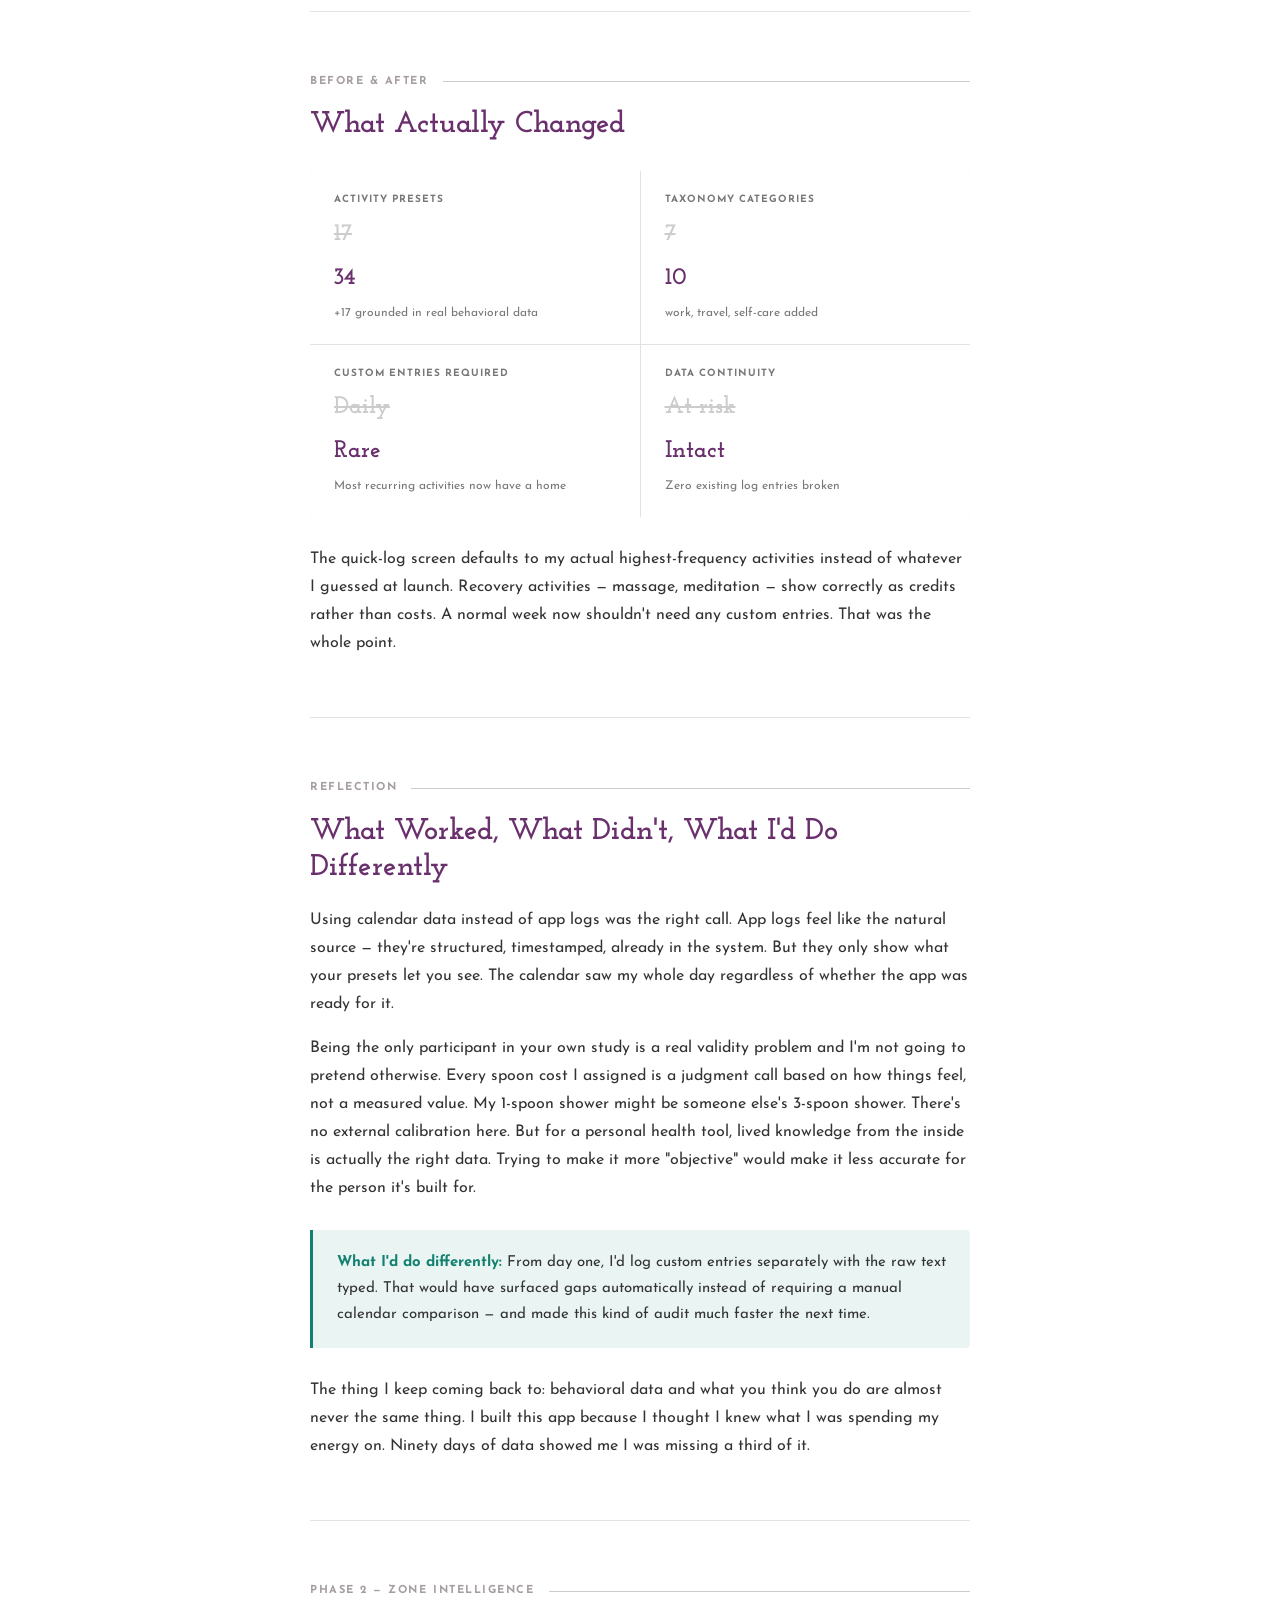
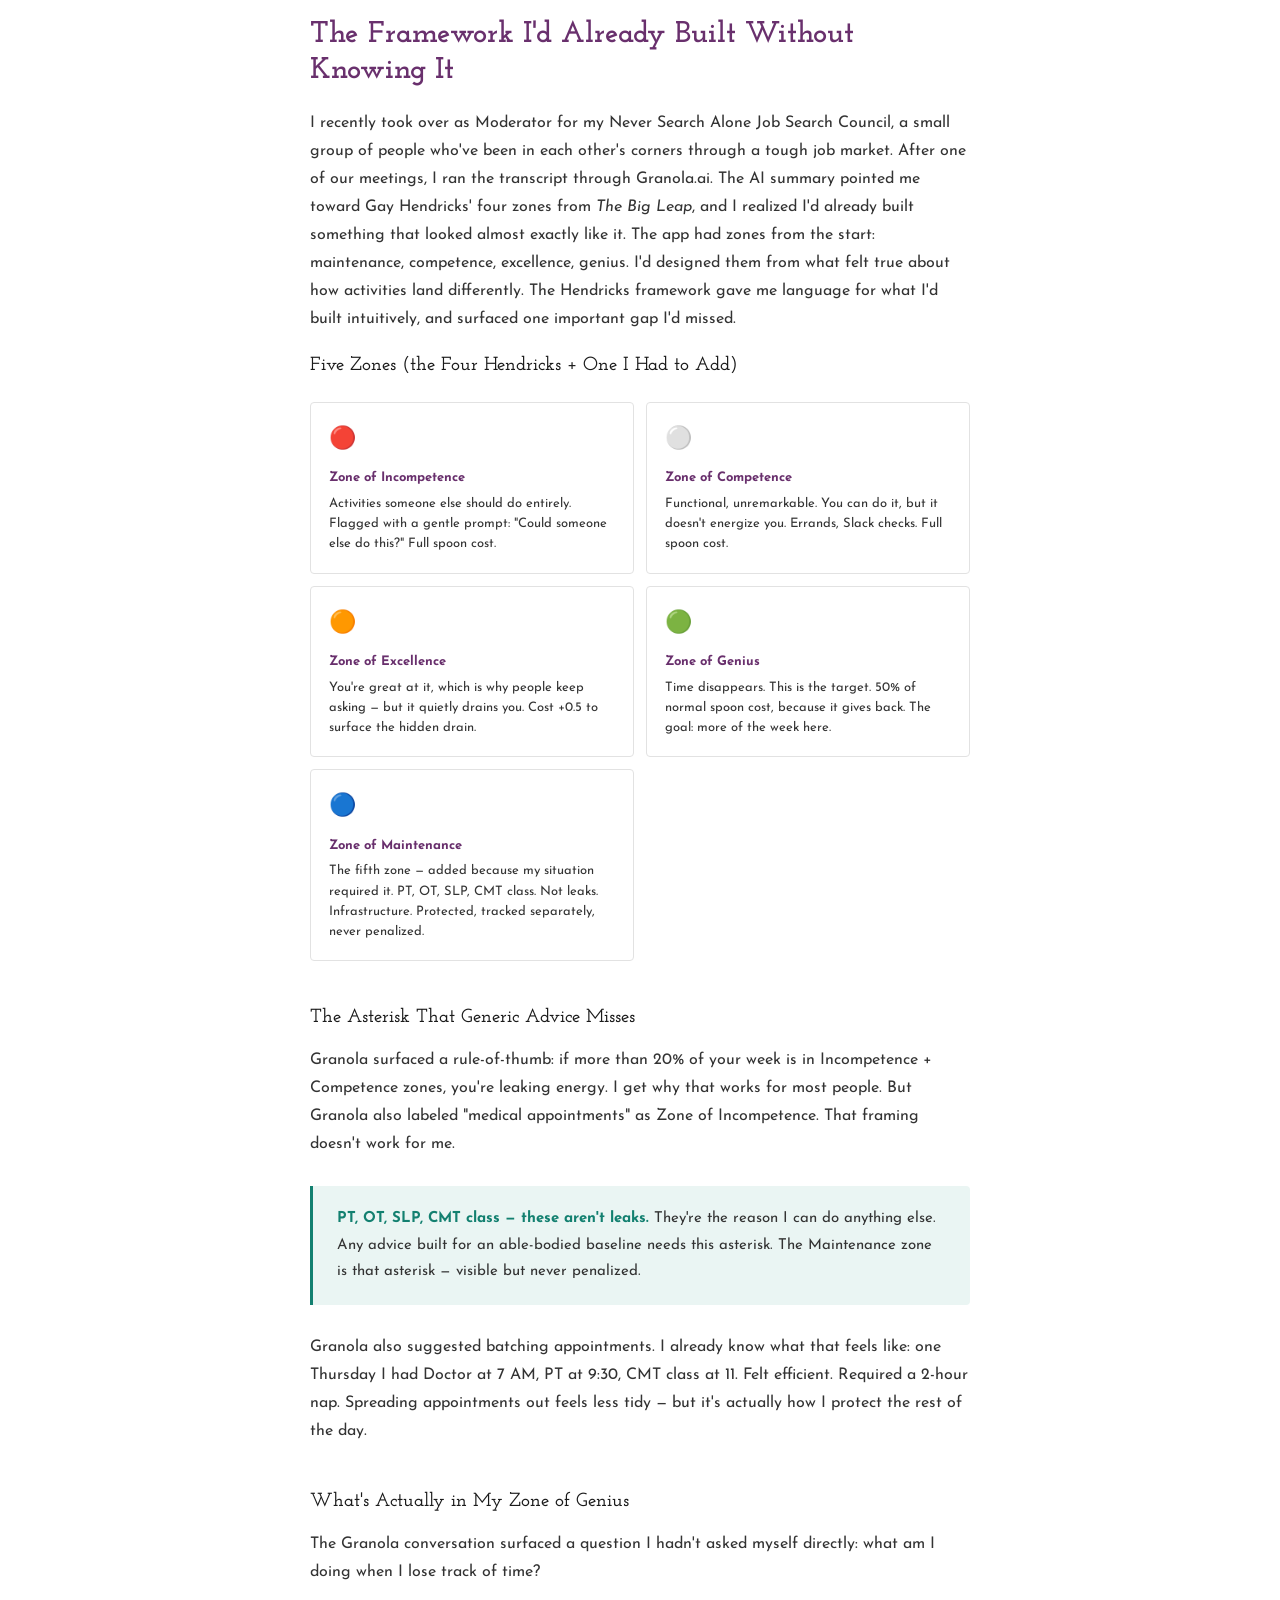
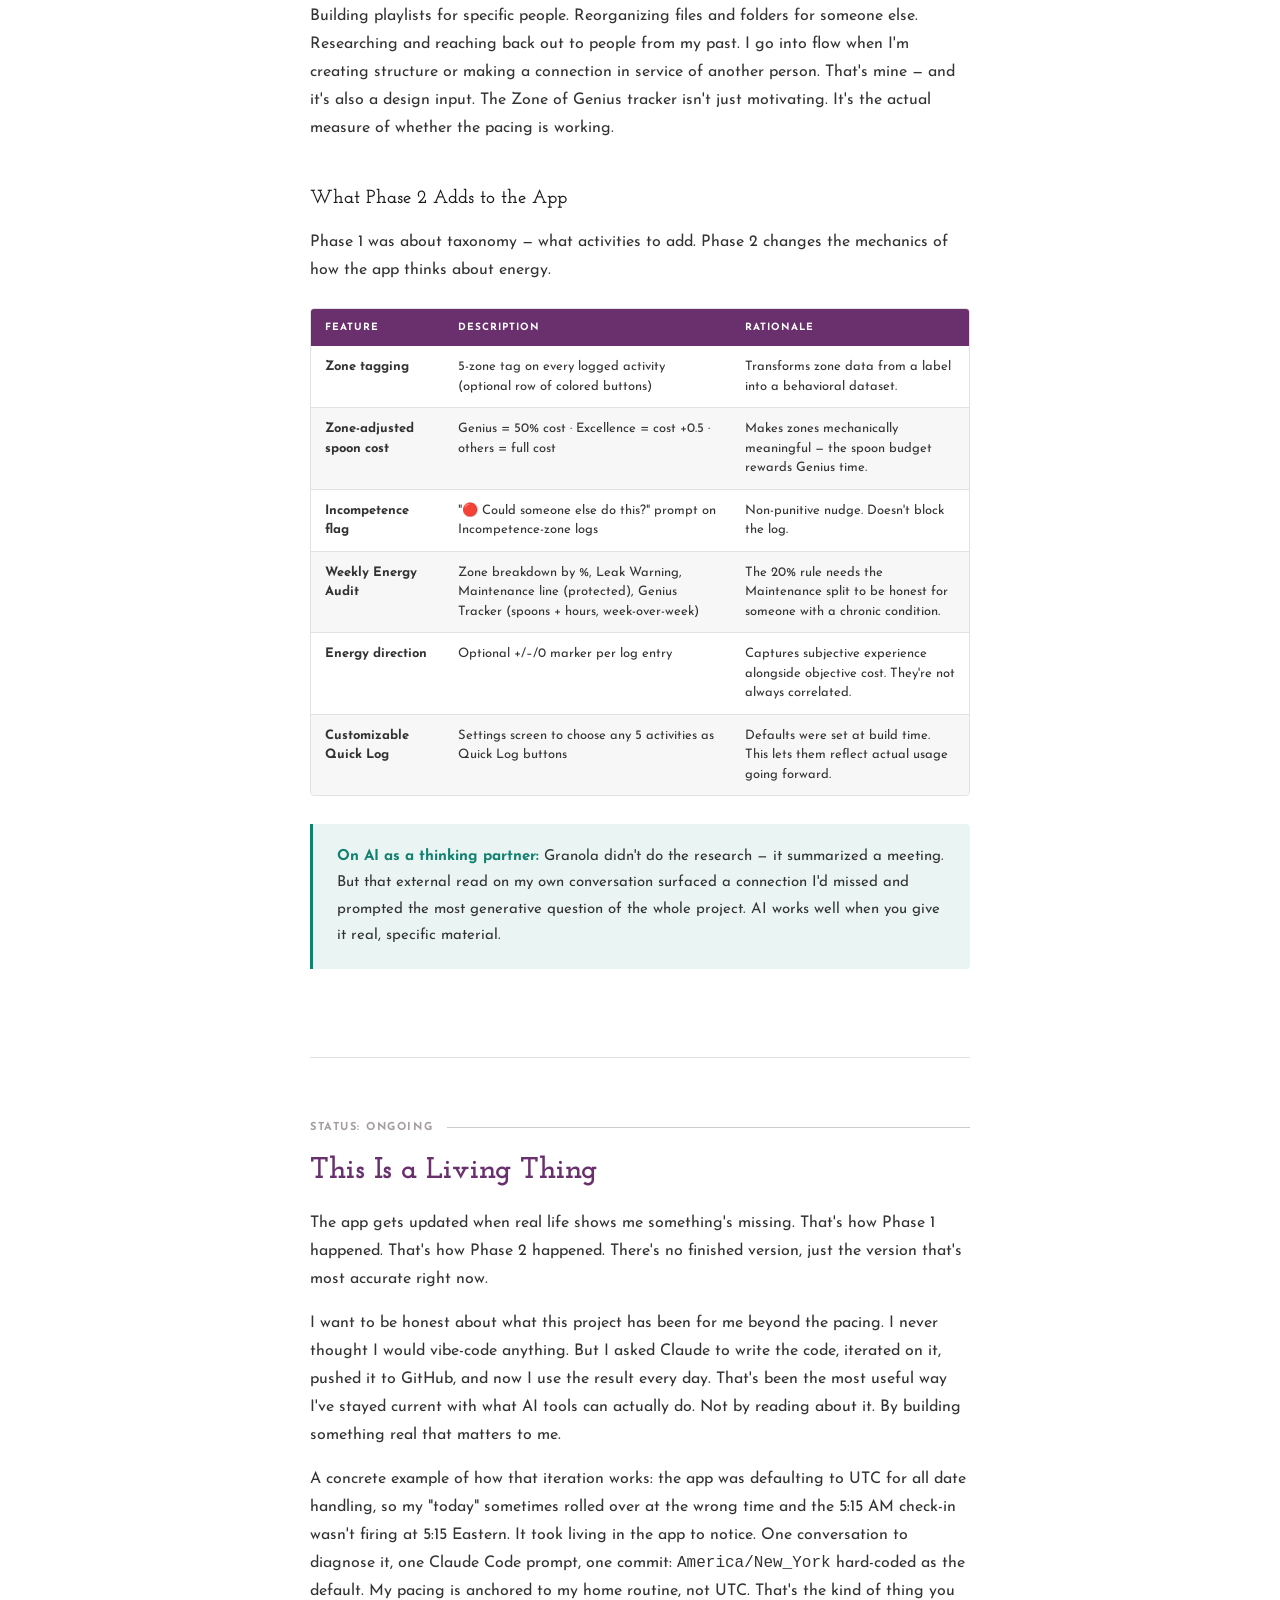
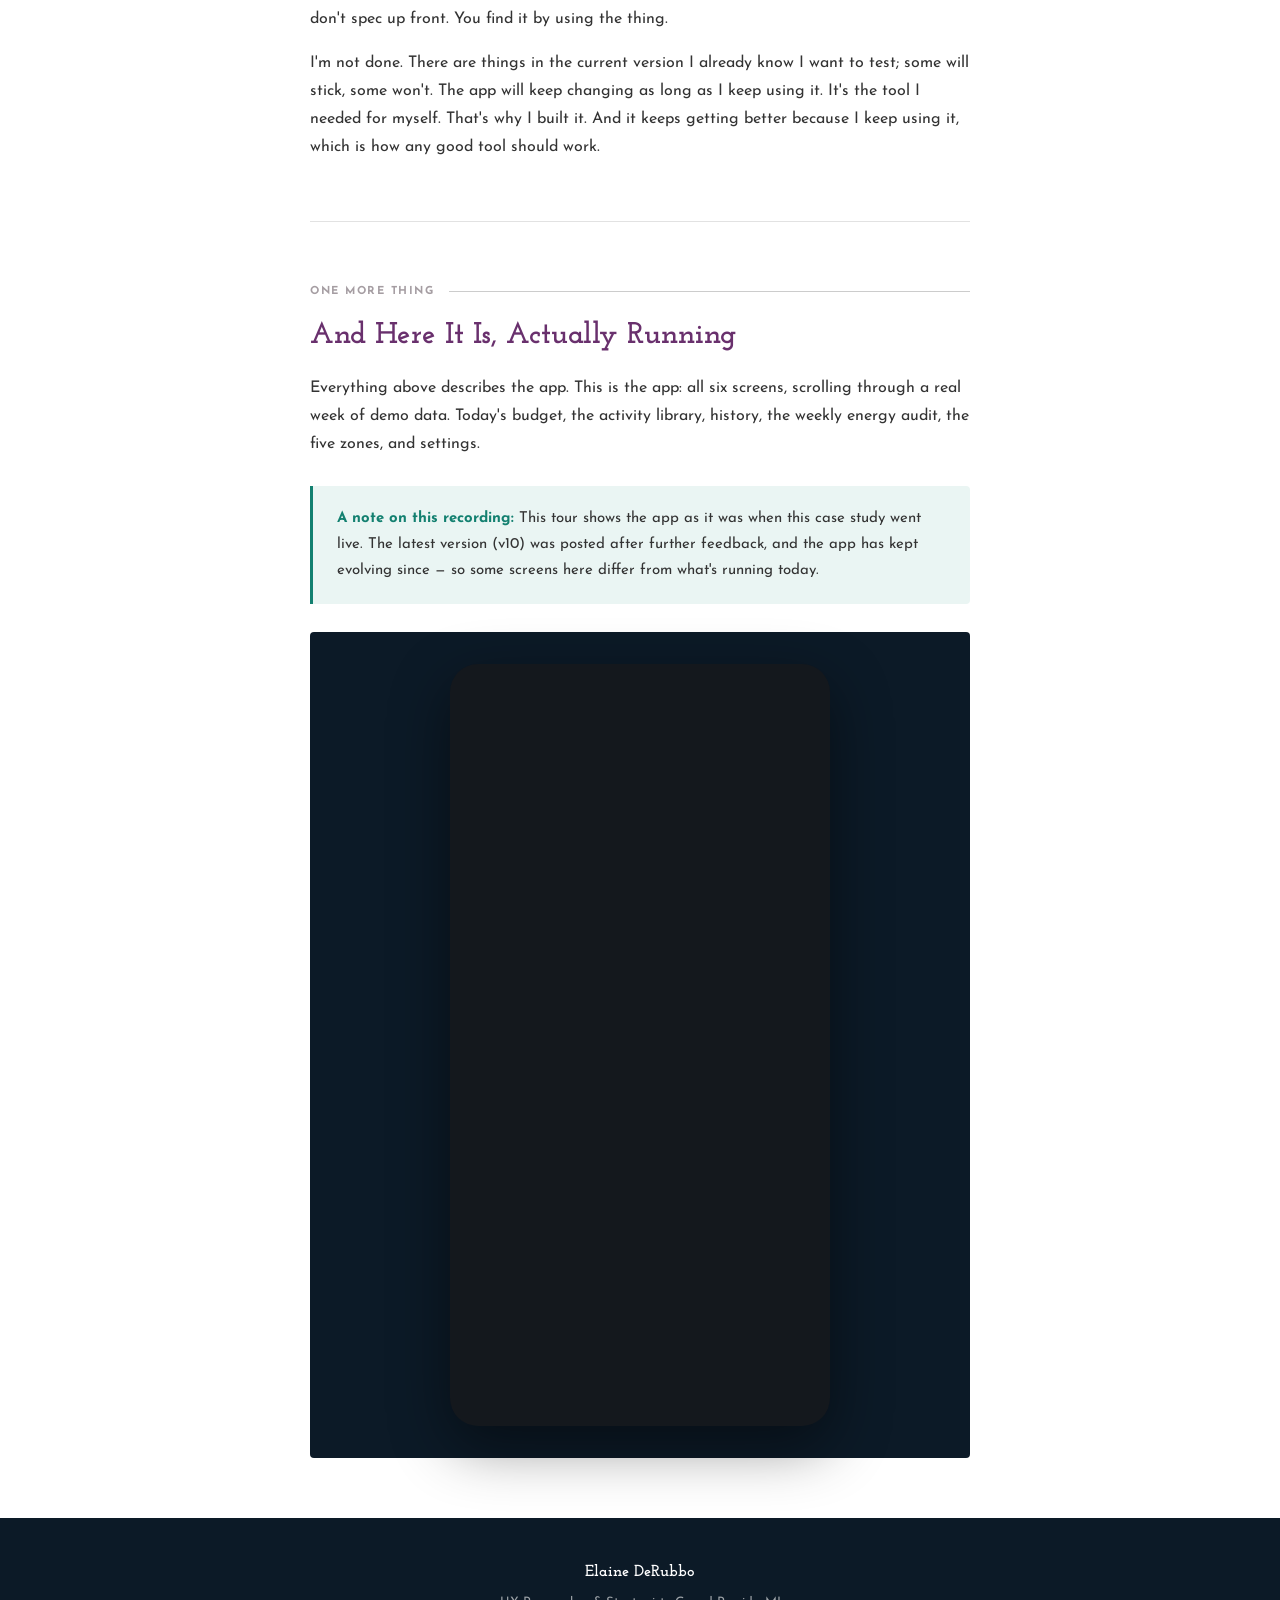
==== commit a3d5917c: "Add note before case-study video that app has evolved since publication The embedded tour shows the " ====
--- a/case-study.html
+++ b/case-study.html
@@ -674,8 +674,11 @@
   <div class="section-label">One More Thing</div>
   <h2>And Here It Is, Actually Running</h2>
   <p>Everything above describes the app. This is the app: all six screens, scrolling through a real week of demo data. Today's budget, the activity library, history, the weekly energy audit, the five zones, and settings.</p>
+  <div class="callout">
+    <p><strong>A note on this recording:</strong> This tour shows the app as it was when this case study went live. The latest version (v10) was posted after further feedback, and the app has kept evolving since — so some screens here differ from what's running today.</p>
+  </div>
   <div class="reveal-panel">
-    <video src="spoon-tracker-app-tour.mp4" autoplay muted loop playsinline aria-label="Scrolling tour of the Spoon Tracker app: Today, Log, History, Weekly, Zones, and Settings screens"></video>
+    <video src="https://elainederubbo.github.io/spoon-tracker/spoon-tracker-app-tour.mp4" autoplay muted loop playsinline aria-label="Scrolling tour of the Spoon Tracker app: Today, Log, History, Weekly, Zones, and Settings screens"></video>
   </div>
 </section>
 
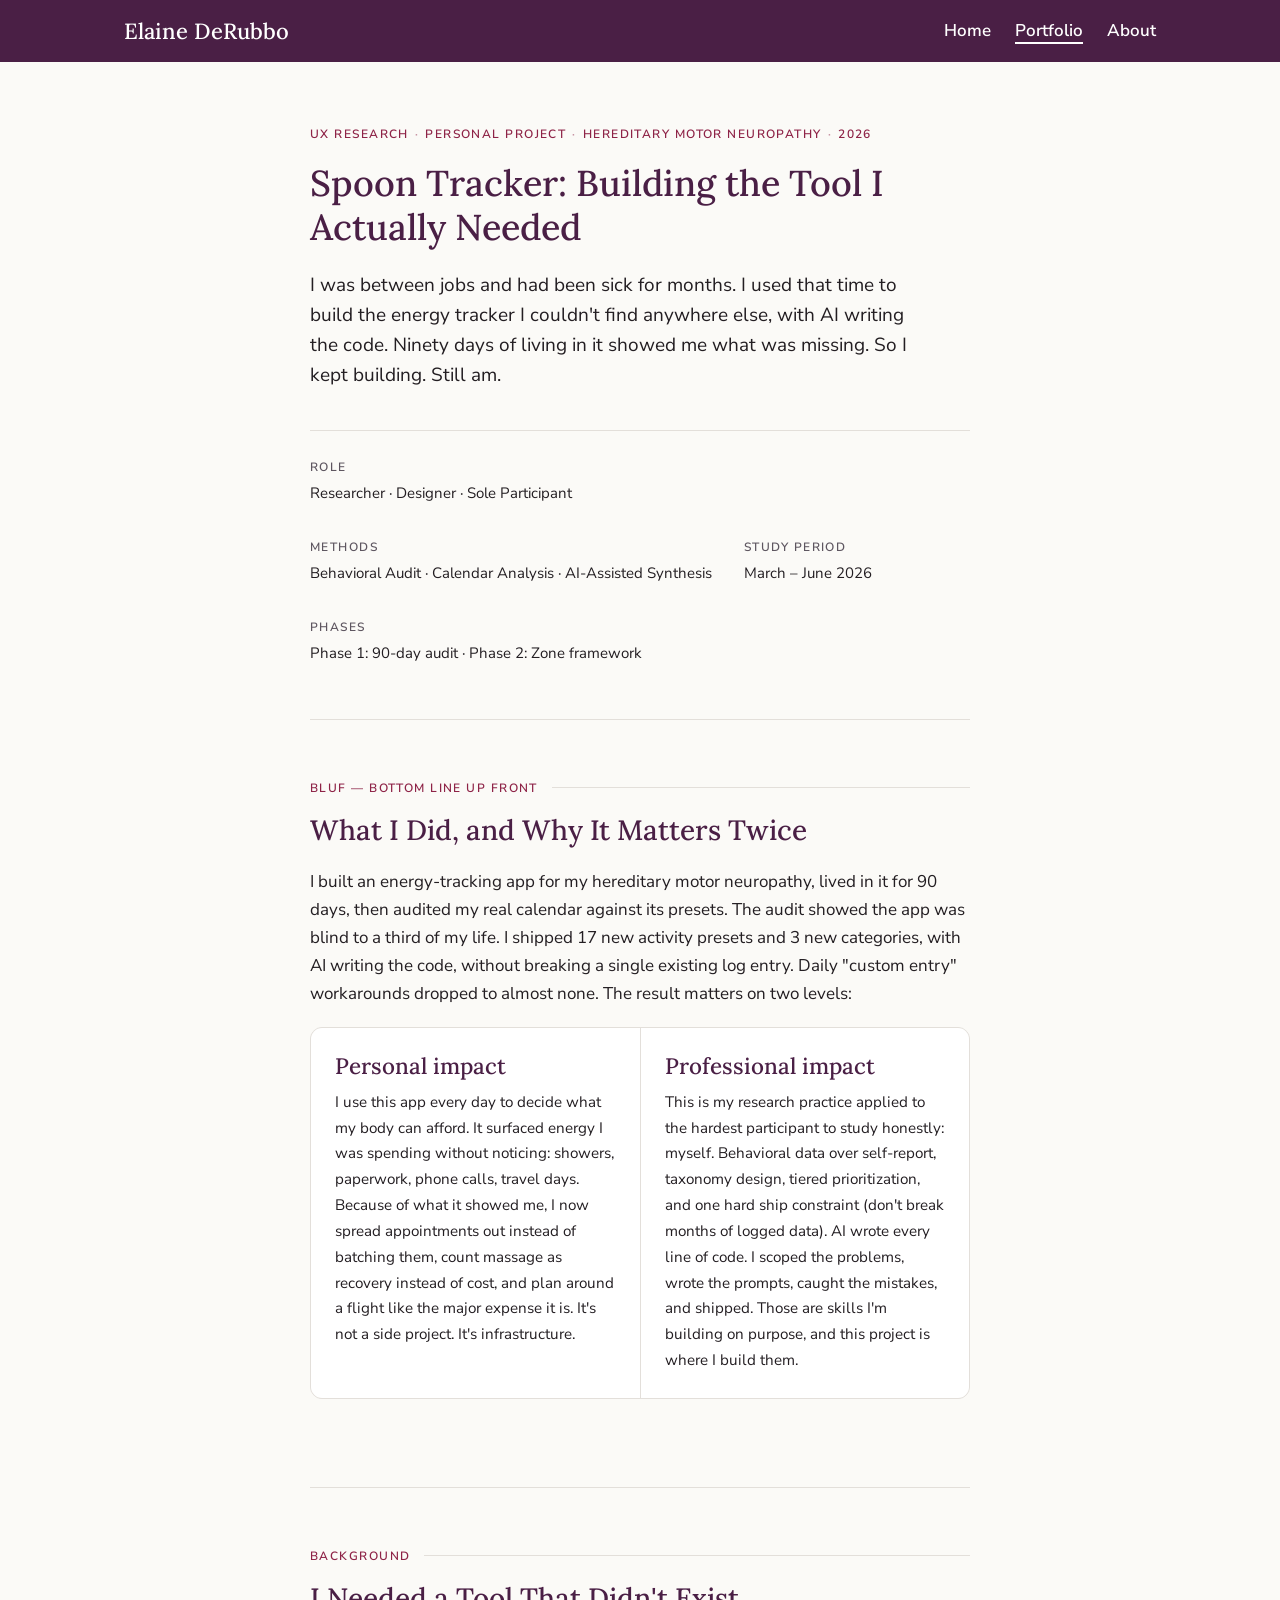
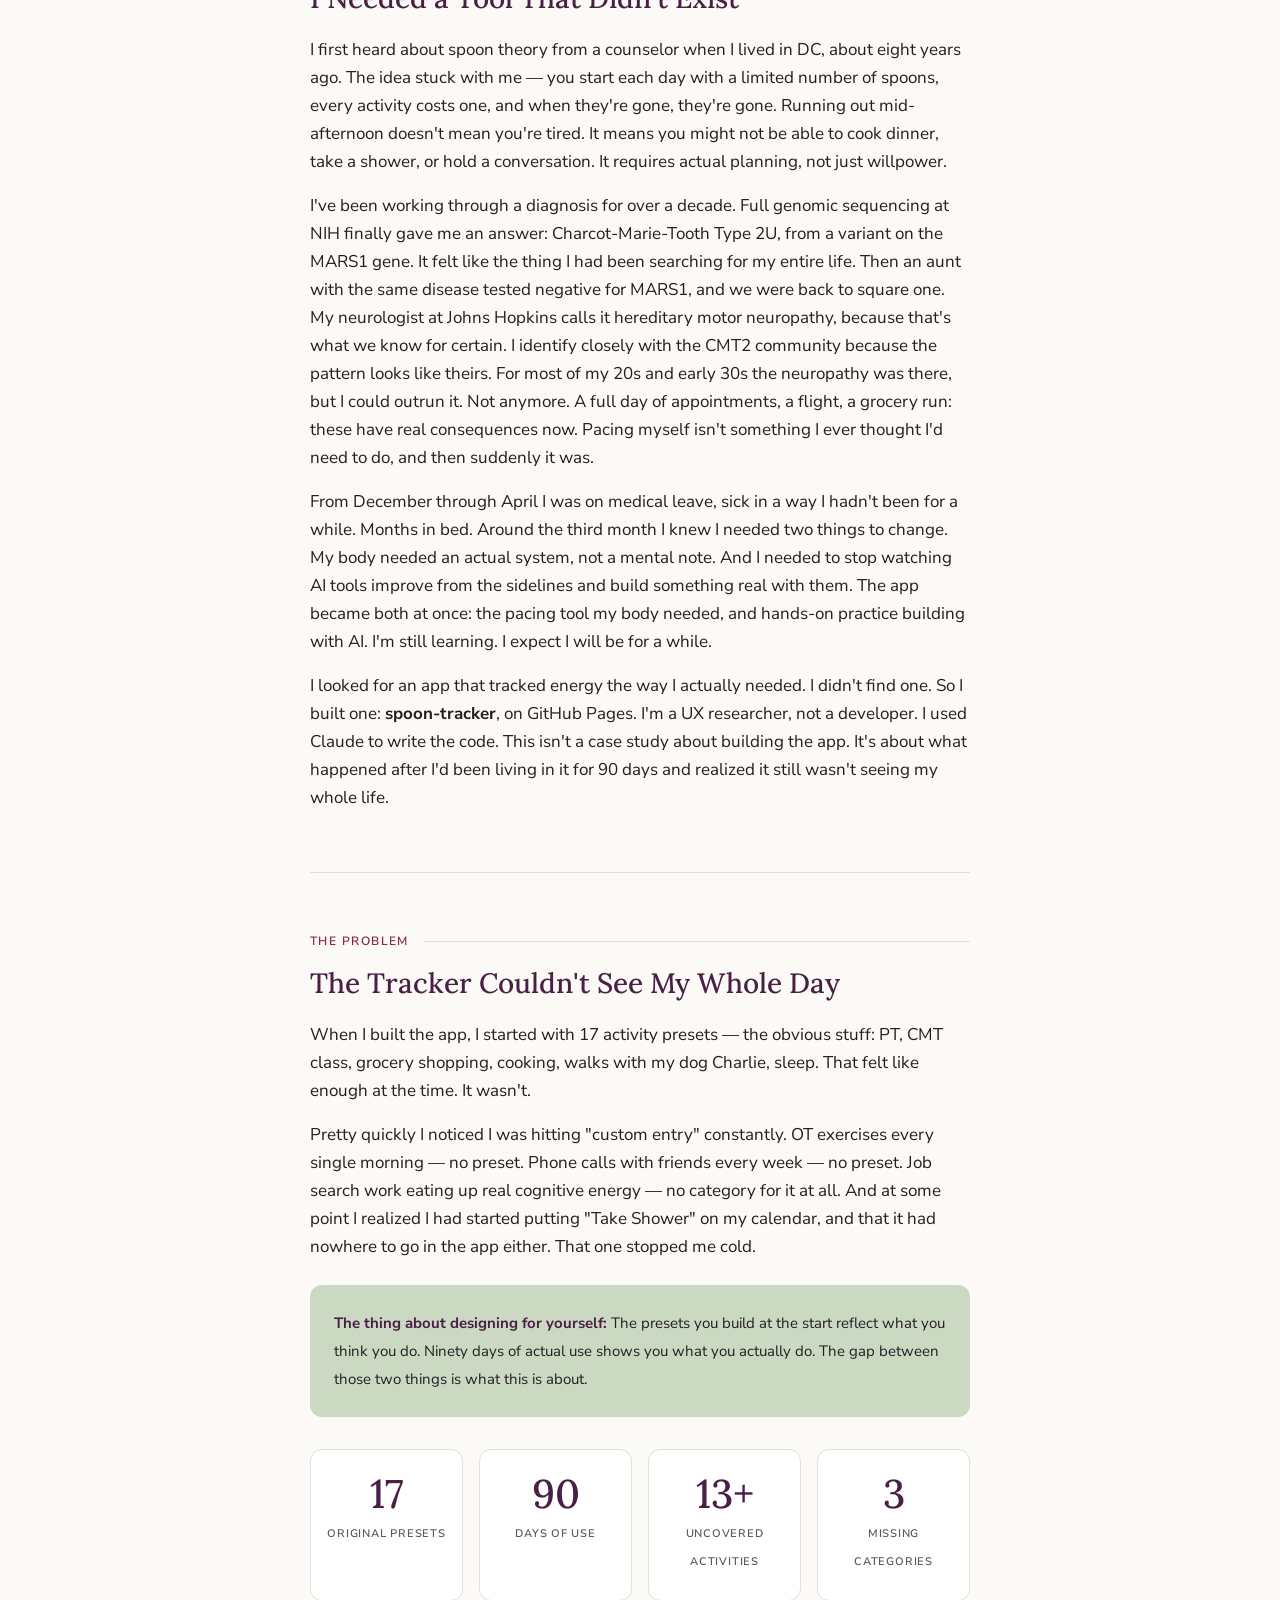
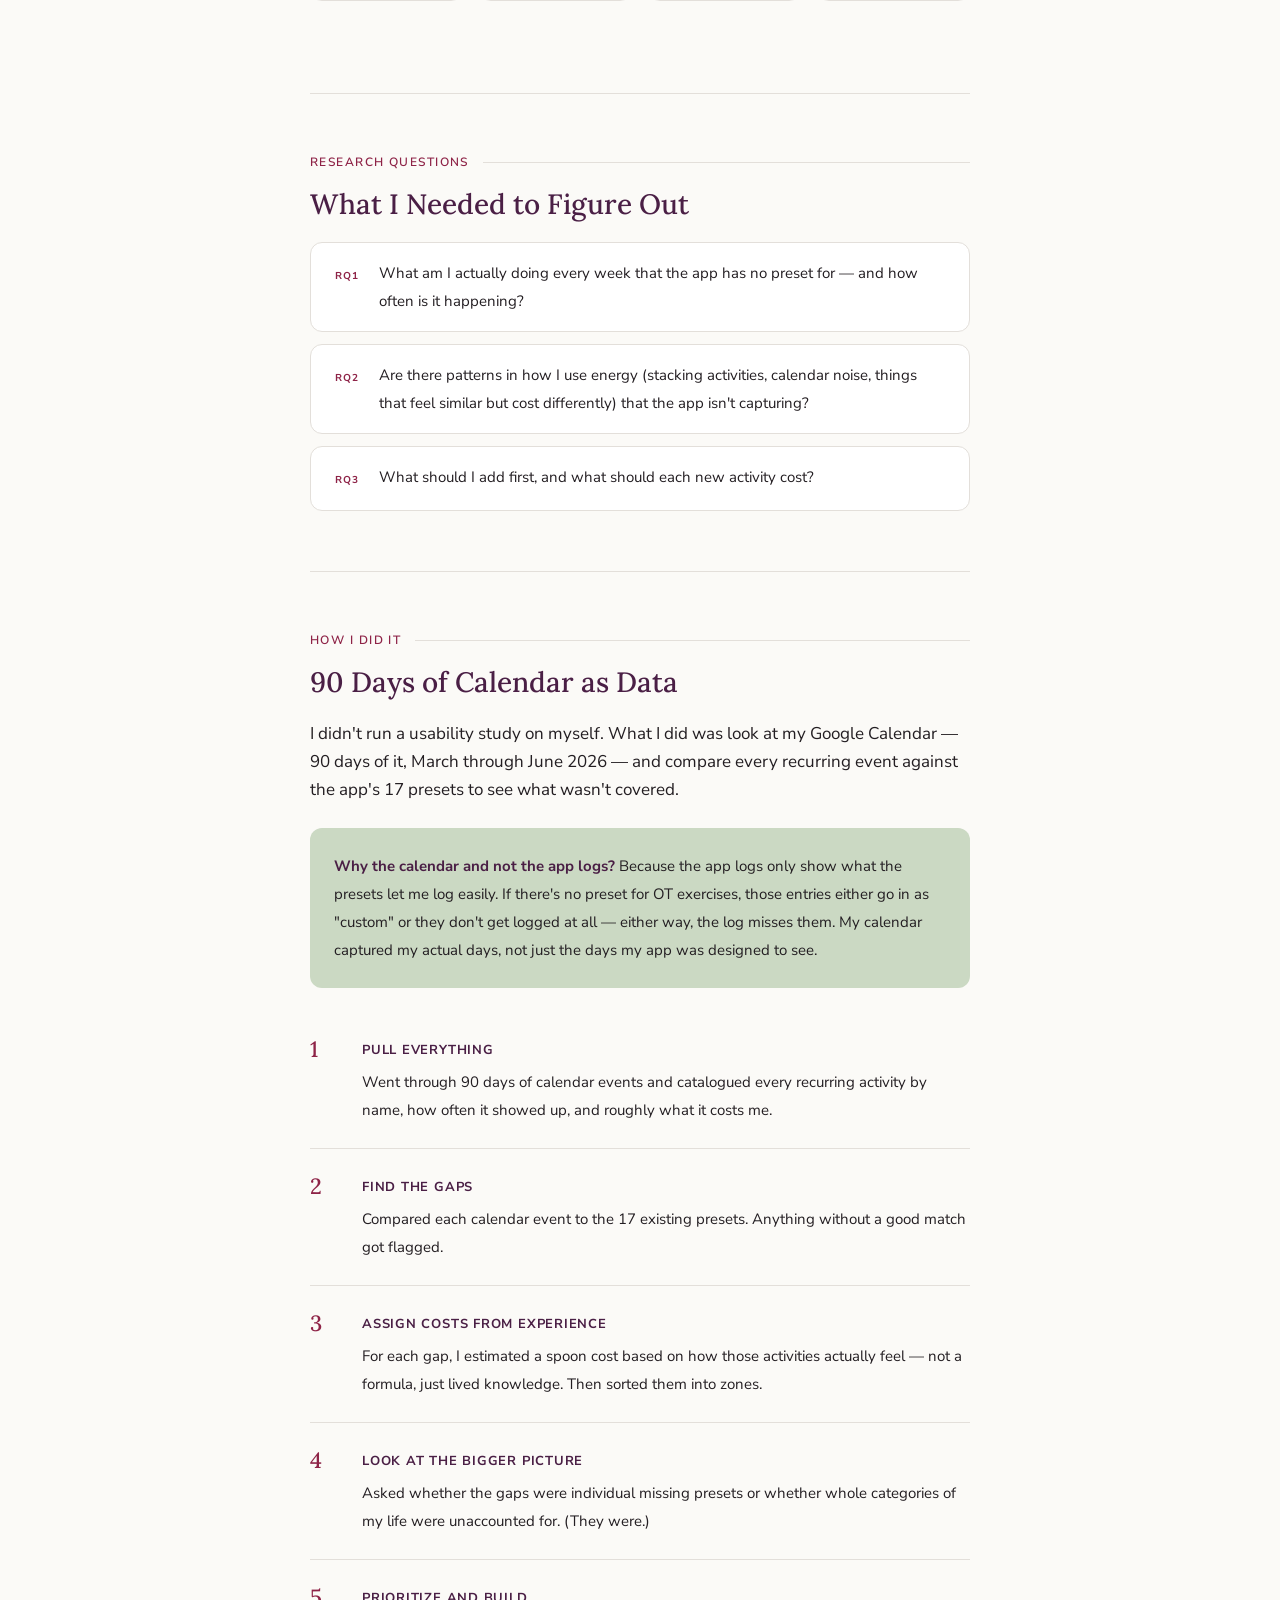
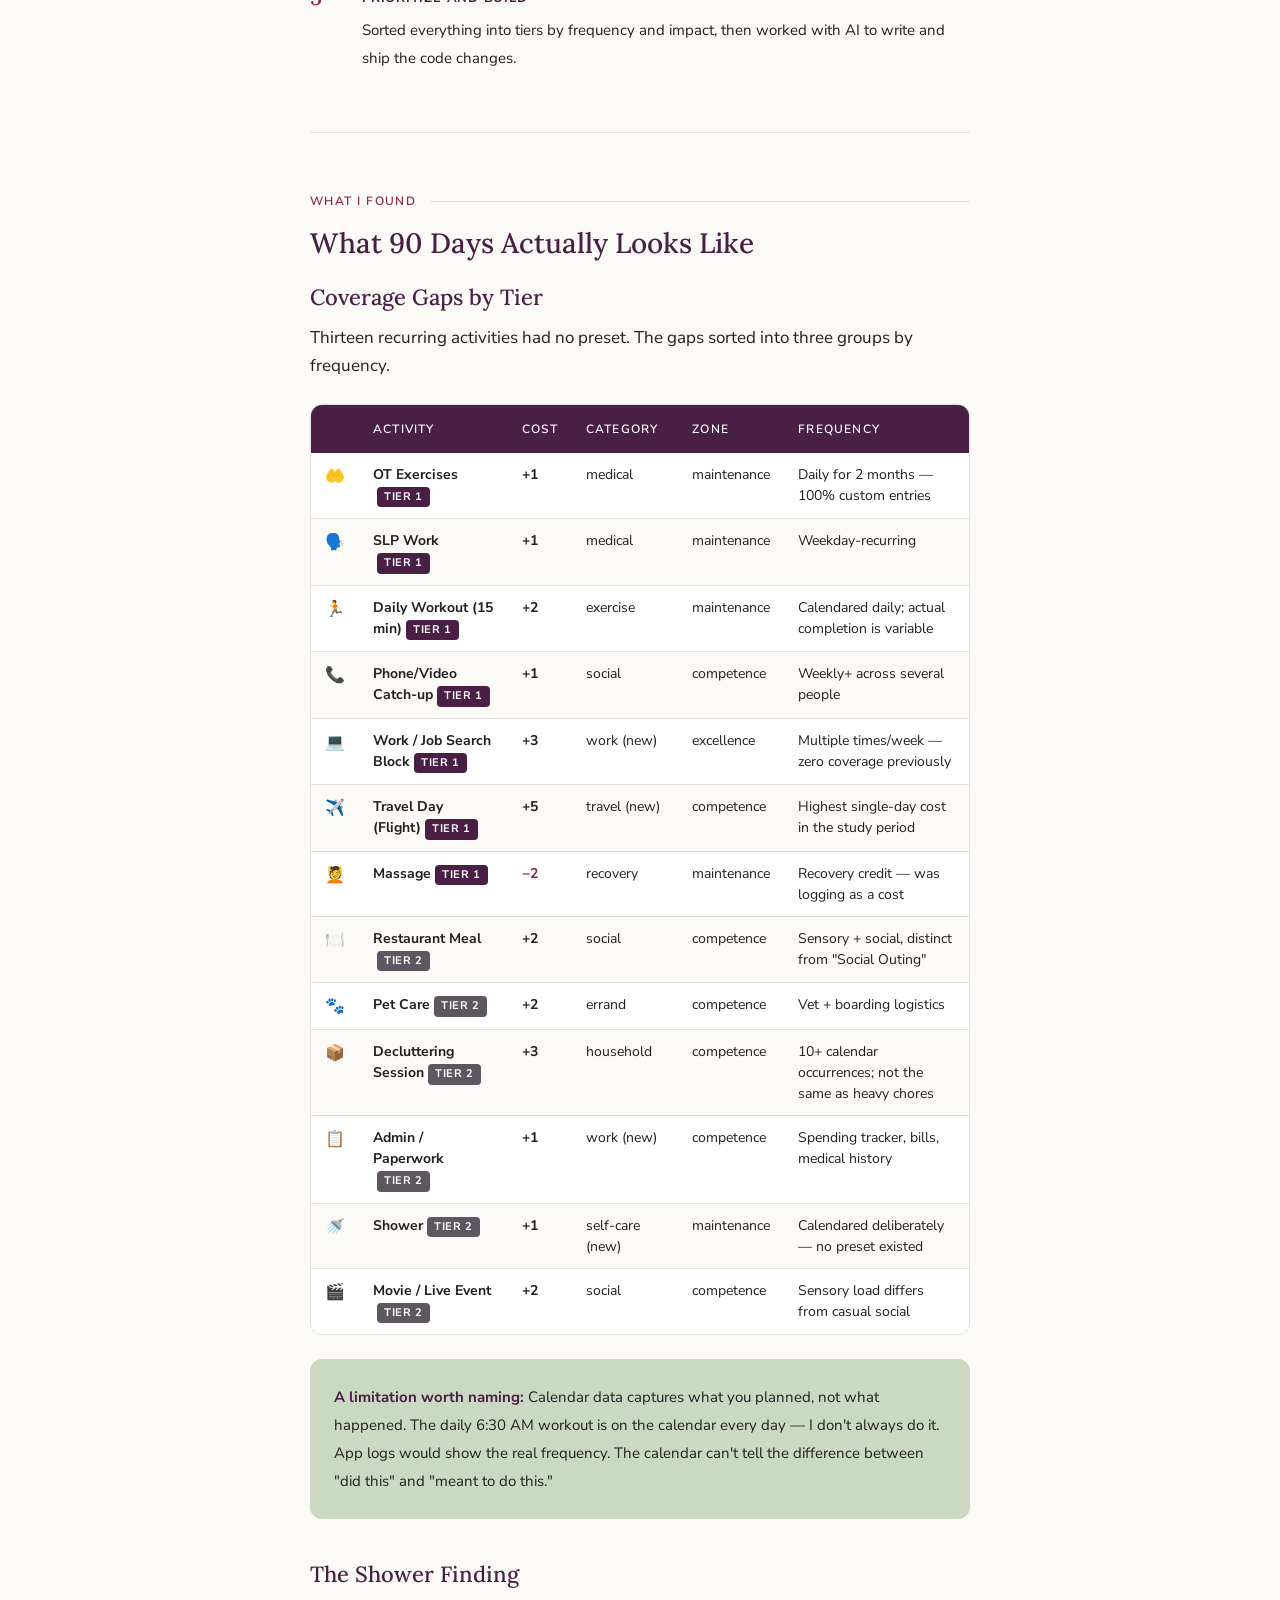
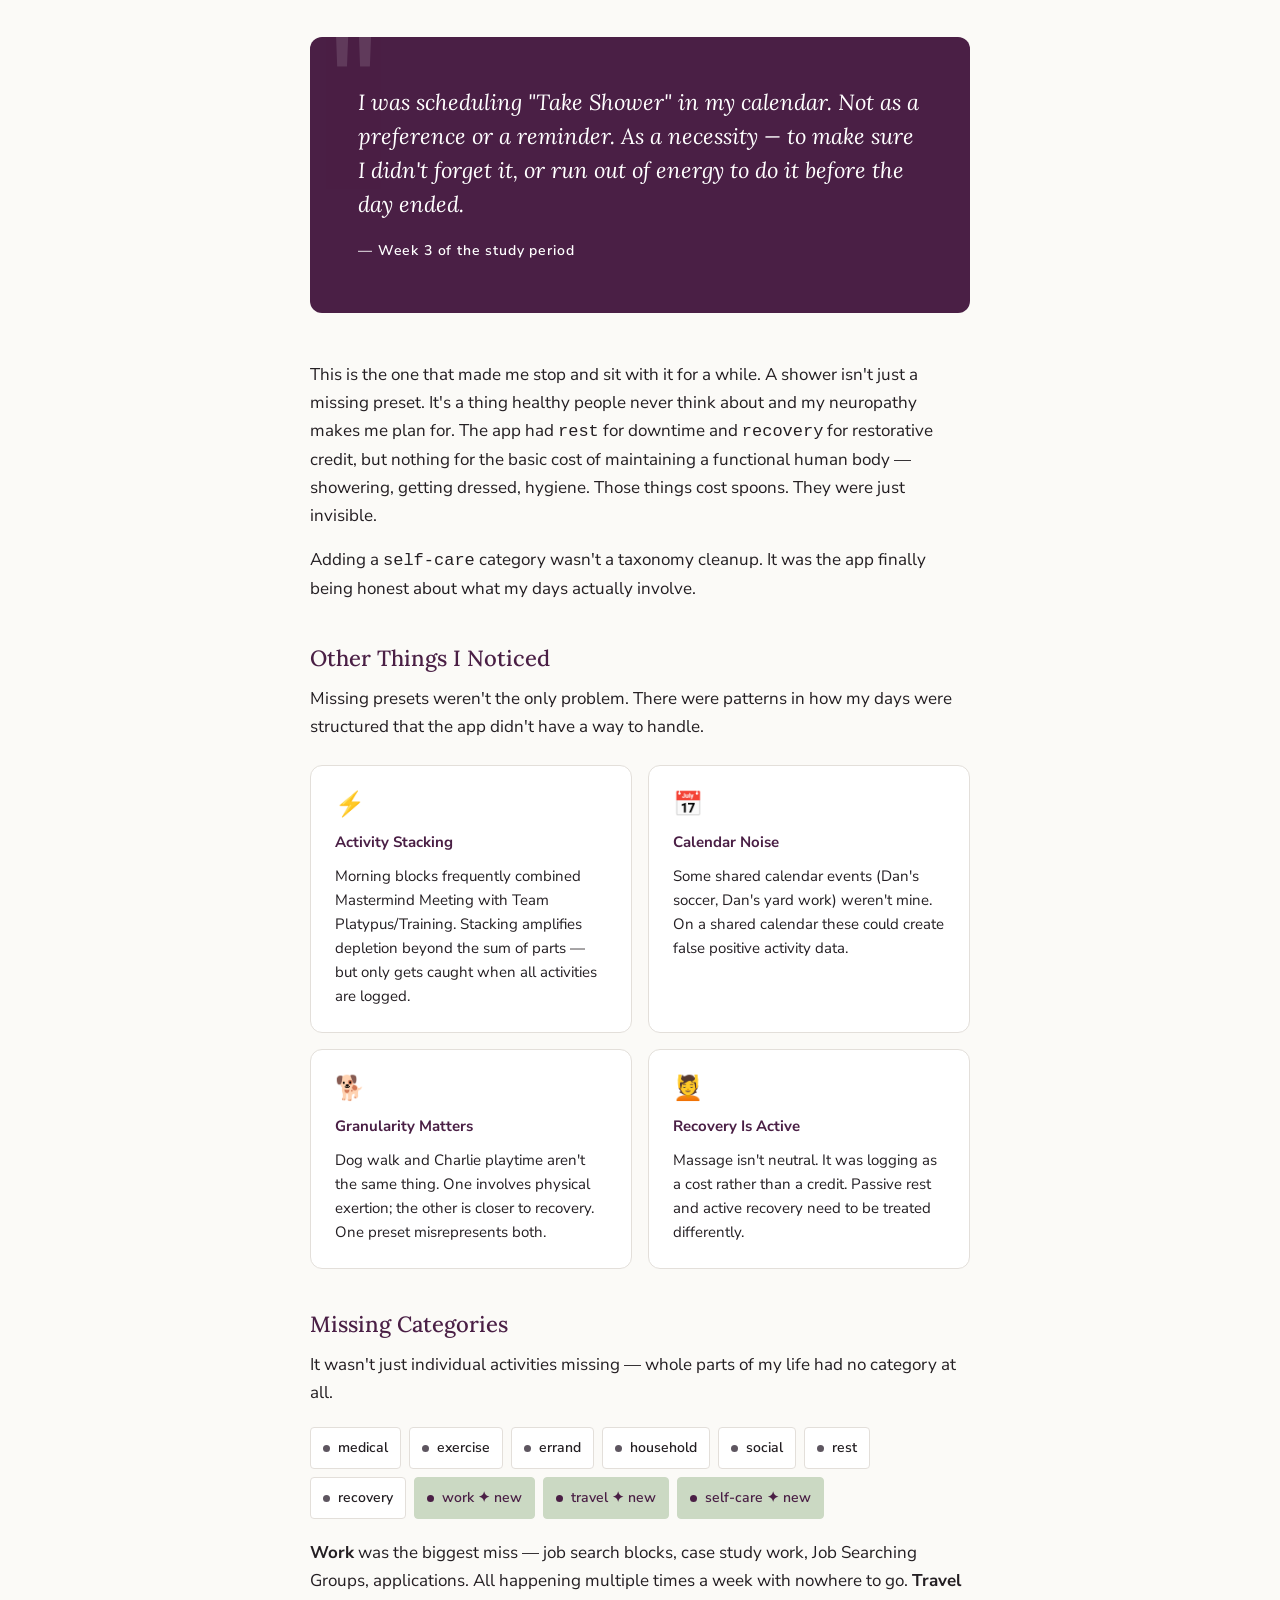
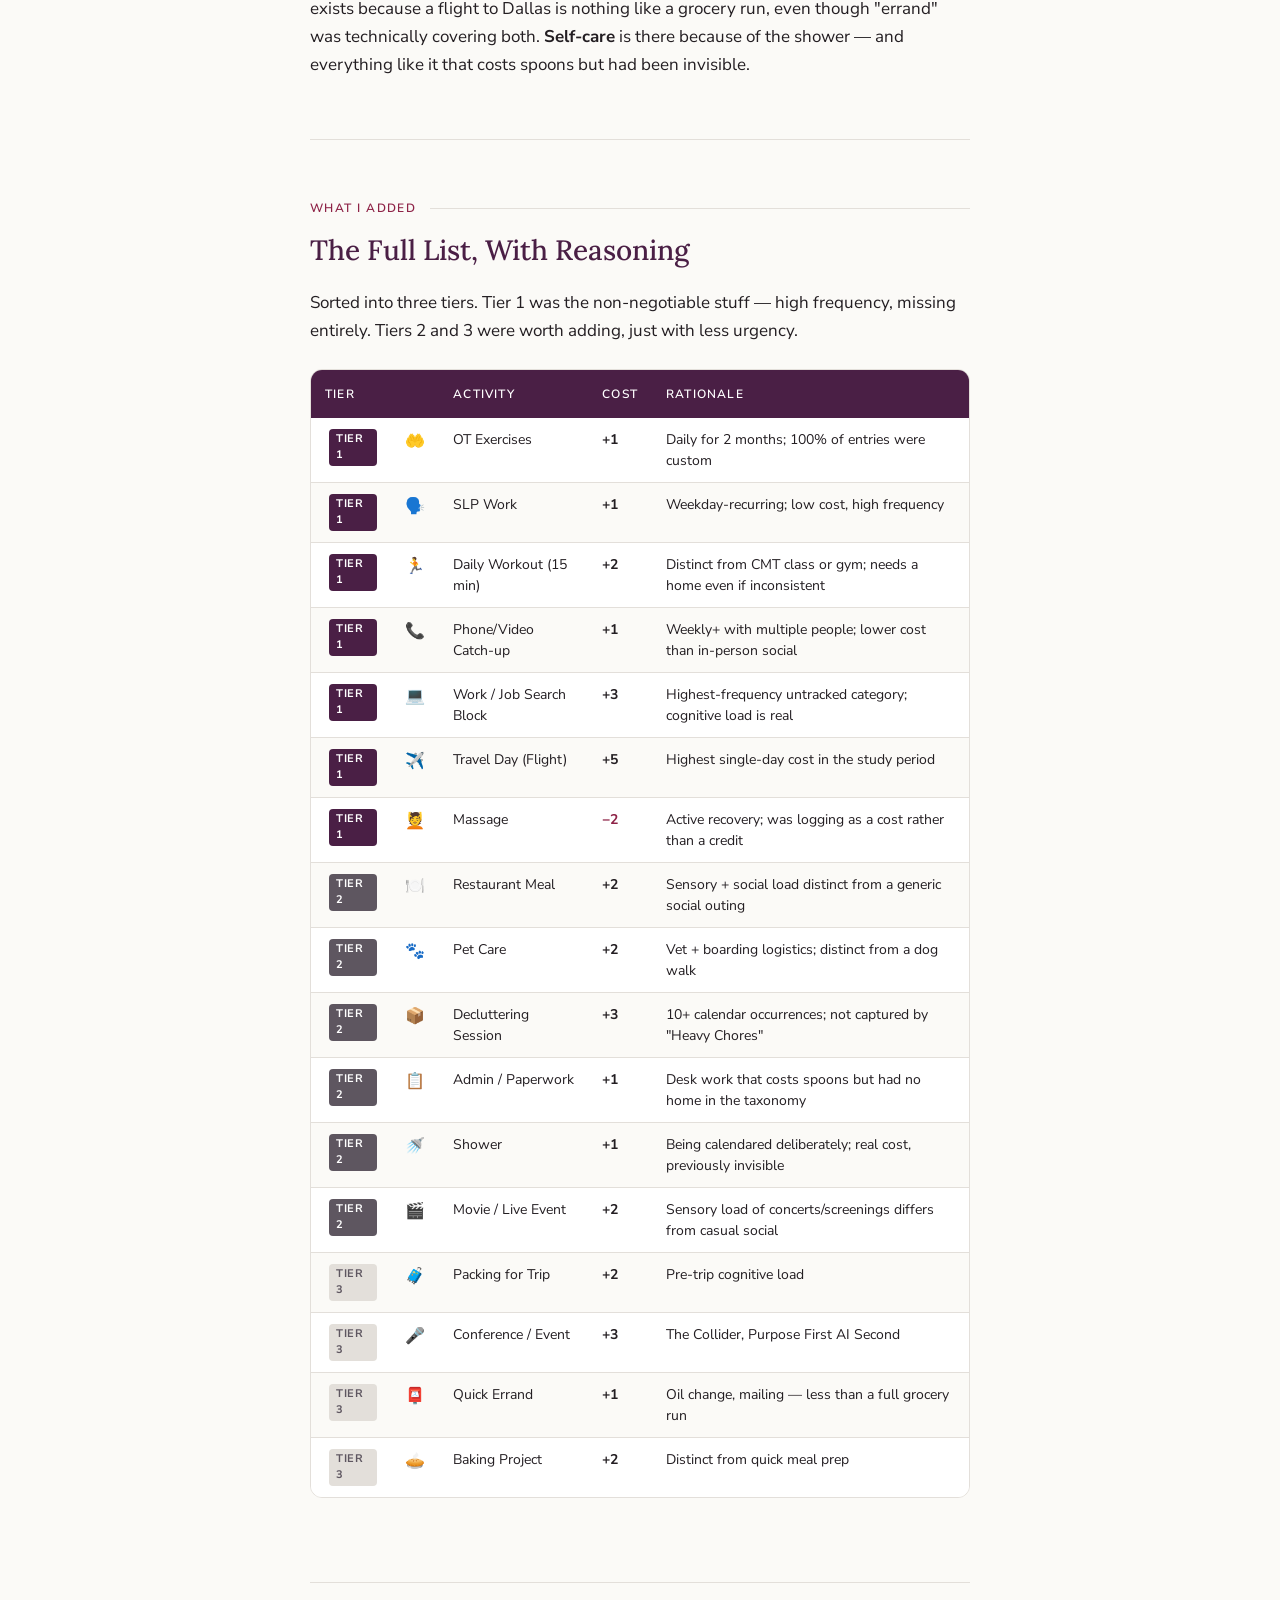
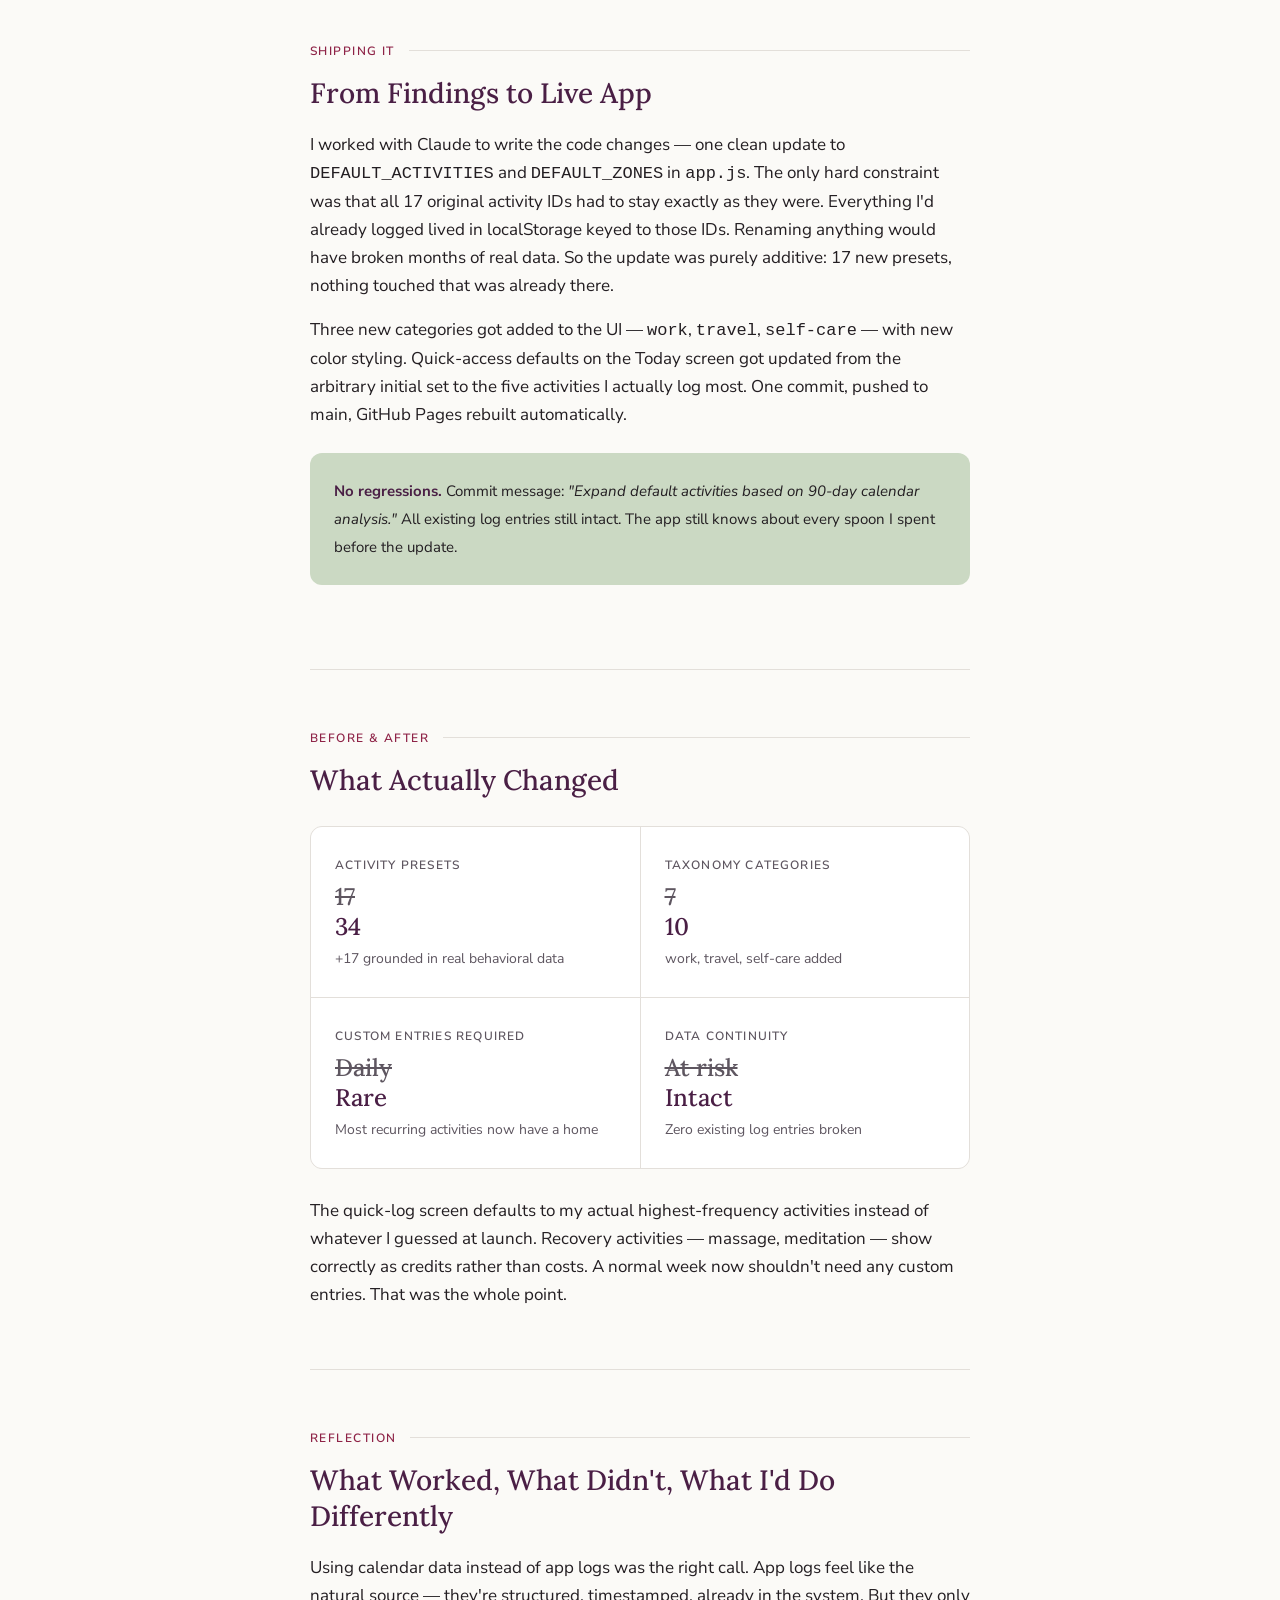
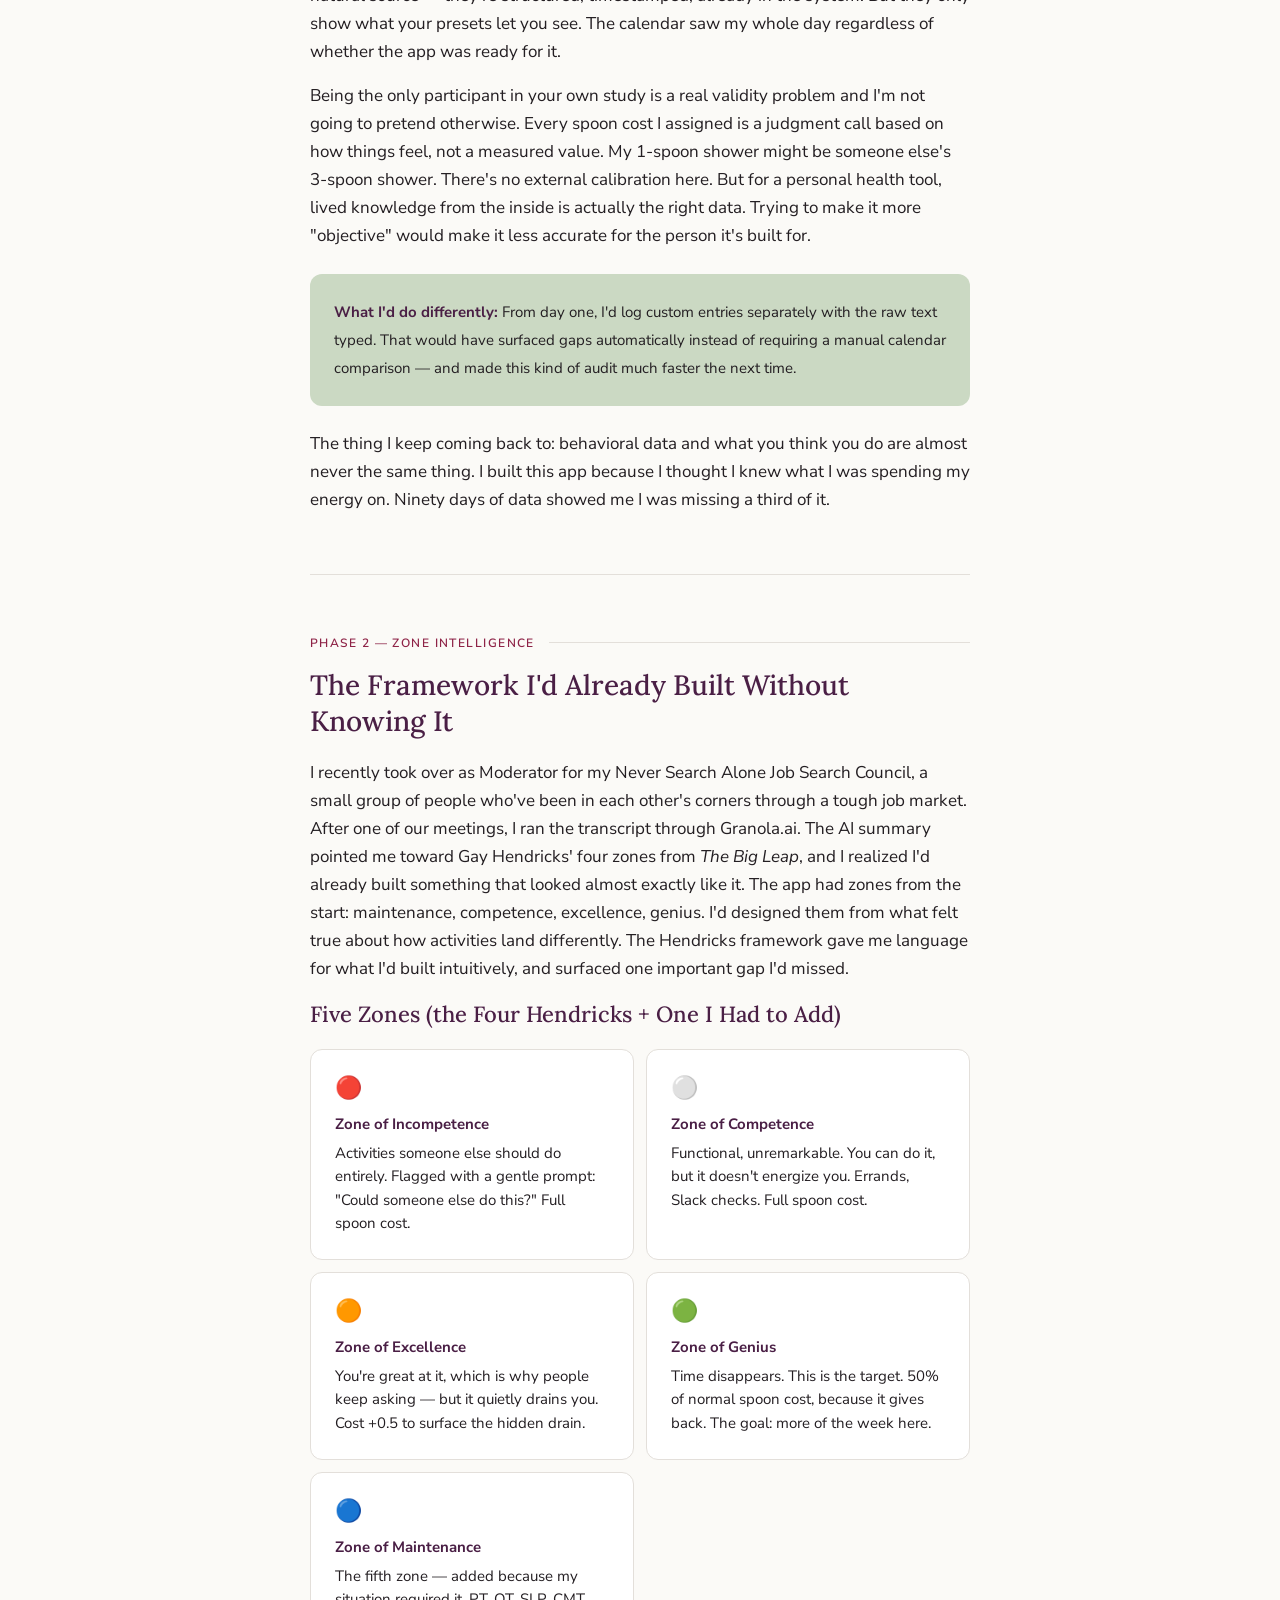
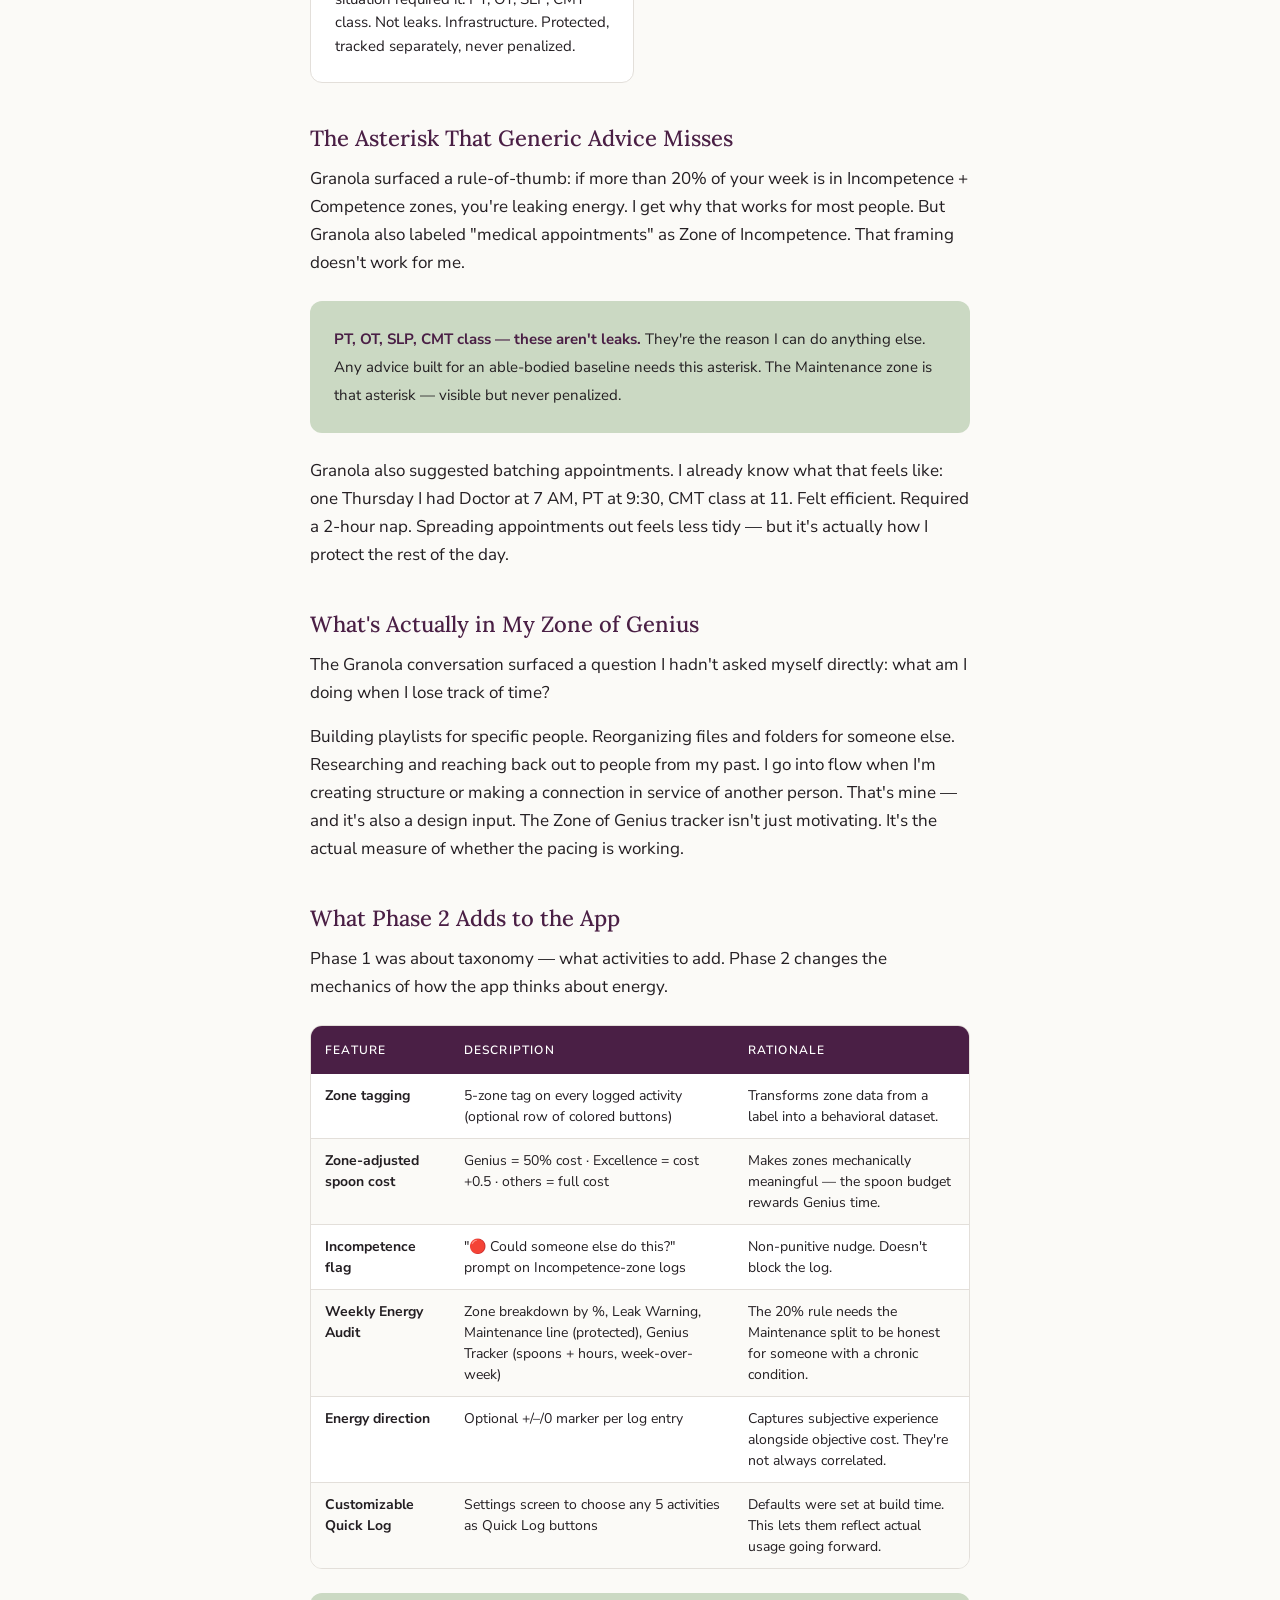
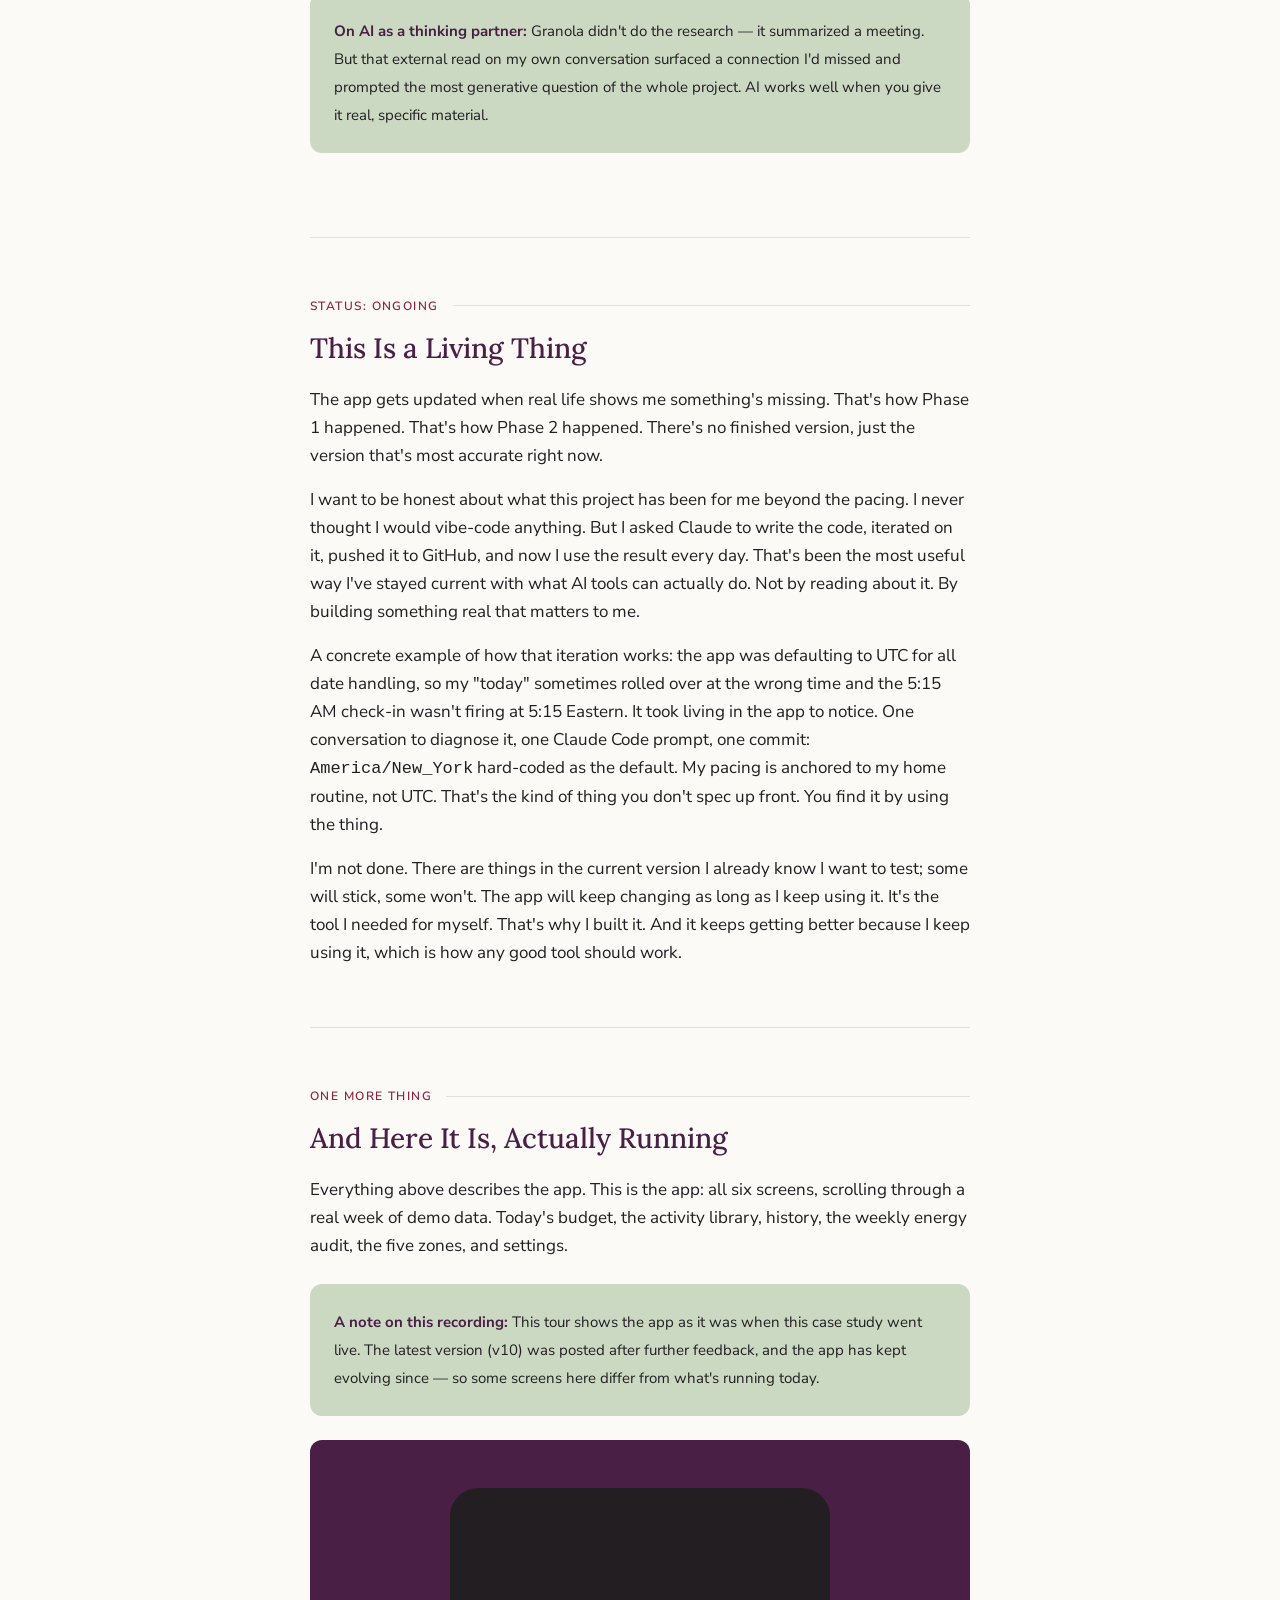
==== commit 01c531a2: "Add files via upload" ====
--- a/case-study.html
+++ b/case-study.html
@@ -4,78 +4,75 @@
   <meta charset="UTF-8" />
   <meta name="viewport" content="width=device-width, initial-scale=1.0" />
   <title>Spoon Tracker — UX Research Case Study · Elaine DeRubbo</title>
-  <link href="https://fonts.googleapis.com/css2?family=Josefin+Sans:ital,wght@0,300;0,400;0,600;0,700;1,400&family=Josefin+Slab:ital,wght@0,300;0,400;0,600;0,700;1,300;1,400&display=swap" rel="stylesheet" />
+  <link rel="preconnect" href="https://fonts.googleapis.com" />
+  <link rel="preconnect" href="https://fonts.gstatic.com" crossorigin />
+  <link href="https://fonts.googleapis.com/css2?family=Lora:ital,wght@0,400;0,500;0,600;1,400&family=Nunito+Sans:ital,wght@0,300;0,400;0,600;0,700;1,400&display=swap" rel="stylesheet" />
   <style>
     *, *::before, *::after { box-sizing: border-box; margin: 0; padding: 0; }
 
     :root {
-      --purple:     #69306D;
-      --purple-bg:  #F4EDF4;
-      --teal:       #138070;
-      --teal-light: #34D1BF;
-      --teal-bg:    #EAF5F3;
-      --navy:       #0C1A27;
-      --near-black: #1A1A1A;
-      --body-text:  #333333;
-      --gray:       #777777;
-      --warm-gray:  #A59DA2;
-      --light-gray: #F7F7F7;
+      /* Brand tokens (decided Oct 20, 2026) */
+      --plum:       #4A1F45;
+      --raspberry:  #8E2347;
+      --sage:       #CBD9C3;
+      --page:       #FBFAF7;
+      --ink:        #231E22;
+      --muted:      #5E5660;
+      --on-dark:    #FFFFFF;
+      --hairline:   #E3DFDA;
+
+      /* Older names kept as aliases so the rest of the page maps to the new brand */
+      --purple:     var(--plum);
+      --purple-bg:  var(--sage);
+      --teal:       var(--raspberry);
+      --teal-light: var(--sage);
+      --teal-bg:    var(--sage);
+      --navy:       var(--plum);
+      --near-black: var(--ink);
+      --black:      var(--ink);
+      --body-text:  var(--ink);
+      --gray:       var(--muted);
+      --warm-gray:  var(--raspberry);
+      --light-gray: #FFFFFF;
       --white:      #FFFFFF;
-      --border:     #E2E2E2;
-      --rule:       #CCCCCC;
+      --border:     var(--hairline);
+      --rule:       var(--hairline);
     }
 
     html { scroll-behavior: smooth; }
+    a:focus-visible, button:focus-visible, video:focus-visible {
+      outline: 3px solid var(--raspberry);
+      outline-offset: 3px;
+      border-radius: 4px;
+    }
+    .site-header a:focus-visible, .site-footer a:focus-visible { outline-color: var(--on-dark); }
 
     body {
-      font-family: 'Josefin Sans', sans-serif;
-      font-size: 16px;
-      line-height: 1.75;
+      font-family: 'Nunito Sans', sans-serif;
+      font-size: 17px;
+      line-height: 28px;
       color: var(--body-text);
-      background: var(--white);
-    }
-
-    /* ── NAV ── */
-    nav {
-      background: var(--navy);
-      padding: 0 48px;
-      display: flex;
-      align-items: center;
-      justify-content: space-between;
-      height: 60px;
-      position: sticky;
-      top: 0;
-      z-index: 100;
-    }
-    .nav-brand {
-      font-family: 'Josefin Slab', serif;
-      font-weight: 700;
-      font-size: 15px;
-      color: var(--navy);
-      background: var(--white);
-      padding: 6px 16px;
-      border-radius: 3px;
-      text-decoration: none;
-      letter-spacing: 0.03em;
-      white-space: nowrap;
-    }
-    .nav-links { display: flex; gap: 32px; list-style: none; align-items: center; }
-    .nav-links a {
-      font-size: 13px;
-      font-weight: 600;
-      letter-spacing: 0.06em;
-      color: rgba(255,255,255,0.8);
-      text-decoration: none;
-      transition: color 0.2s;
-    }
-    .nav-links a:hover { color: var(--white); }
-    .nav-links .active {
-      background: var(--teal-light);
-      color: var(--navy);
-      padding: 6px 16px;
-      border-radius: 3px;
-    }
-    .nav-links .active:hover { color: var(--navy); }
+      background: var(--page);
+    }
+
+    /* ── HEADER (same as the portfolio site) ── */
+    .site-header { background: var(--plum); color: var(--on-dark); }
+    .site-header .wrap, .site-footer .wrap {
+      max-width: 1080px; margin: 0 auto; padding: 16px 24px;
+    }
+    .site-header .wrap {
+      display: flex; flex-wrap: wrap; align-items: center; justify-content: space-between;
+      gap: 8px 24px;
+    }
+    .site-name {
+      color: var(--on-dark); font-family: 'Lora', serif; font-size: 22px; line-height: 30px;
+      font-weight: 500; text-decoration: none;
+    }
+    .site-nav ul { display: flex; flex-wrap: wrap; gap: 8px 24px; margin: 0; padding: 0; list-style: none; }
+    .site-nav a { color: var(--on-dark); font-weight: 600; text-decoration: none; }
+    .site-nav a:hover, .site-nav a[aria-current="page"] {
+      text-decoration: underline; text-decoration-thickness: 2px; text-underline-offset: 6px;
+    }
 
     /* ── LAYOUT ── */
     .page-wrap { max-width: 740px; margin: 0 auto; padding: 0 40px; }
@@ -86,26 +83,27 @@
       border-bottom: 1px solid var(--border);
     }
     .breadcrumb {
-      font-size: 11px;
-      font-weight: 700;
-      letter-spacing: 0.14em;
+      font-size: 12px;
+      line-height: 16px;
+      font-weight: 600;
+      letter-spacing: 0.12em;
       text-transform: uppercase;
       color: var(--warm-gray);
       margin-bottom: 20px;
     }
     .breadcrumb span { opacity: 0.5; margin: 0 6px; }
     .case-header h1 {
-      font-family: 'Josefin Slab', serif;
-      font-size: clamp(28px, 4.5vw, 46px);
-      font-weight: 700;
-      line-height: 1.15;
+      font-family: 'Lora', serif;
+      font-size: clamp(30px, 5vw, 36px);
+      font-weight: 500;
+      line-height: 1.22;
       color: var(--purple);
       margin-bottom: 20px;
     }
     .case-header .intro {
-      font-size: 17px;
-      font-weight: 300;
-      line-height: 1.7;
+      font-size: 19px;
+      font-weight: 400;
+      line-height: 30px;
       color: var(--body-text);
       max-width: 600px;
       margin-bottom: 40px;
@@ -119,15 +117,16 @@
     }
     .meta-item label {
       display: block;
-      font-size: 10px;
-      font-weight: 700;
+      font-size: 12px;
+      line-height: 16px;
+      font-weight: 600;
       letter-spacing: 0.12em;
       text-transform: uppercase;
-      color: var(--gray);
+      color: var(--muted);
       margin-bottom: 4px;
     }
     .meta-item span {
-      font-size: 14px;
+      font-size: 15px;
       font-weight: 400;
       color: var(--near-black);
     }
@@ -144,9 +143,10 @@
       display: flex;
       align-items: center;
       gap: 14px;
-      font-size: 11px;
-      font-weight: 700;
-      letter-spacing: 0.14em;
+      font-size: 12px;
+      line-height: 16px;
+      font-weight: 600;
+      letter-spacing: 0.12em;
       text-transform: uppercase;
       color: var(--warm-gray);
       margin-bottom: 16px;
@@ -159,18 +159,19 @@
     }
 
     h2 {
-      font-family: 'Josefin Slab', serif;
-      font-size: clamp(22px, 3vw, 30px);
-      font-weight: 700;
-      line-height: 1.2;
+      font-family: 'Lora', serif;
+      font-size: clamp(24px, 3.4vw, 28px);
+      font-weight: 500;
+      line-height: 1.29;
       color: var(--purple);
       margin-bottom: 20px;
     }
     h3 {
-      font-family: 'Josefin Slab', serif;
-      font-size: 19px;
-      font-weight: 600;
-      color: var(--near-black);
+      font-family: 'Lora', serif;
+      font-size: 22px;
+      line-height: 30px;
+      font-weight: 500;
+      color: var(--plum);
       margin-bottom: 12px;
       margin-top: 40px;
     }
@@ -181,30 +182,31 @@
 
     /* ── CALLOUTS ── */
     .callout {
-      border-left: 3px solid var(--teal);
-      background: var(--teal-bg);
-      padding: 20px 24px;
-      margin: 28px 0;
-      border-radius: 0 4px 4px 0;
+      background: var(--sage);
+      color: var(--ink);
+      padding: 24px;
+      margin: 24px 0;
+      border-radius: 12px;
     }
     .callout p { margin-bottom: 0; font-size: 15px; }
-    .callout strong { color: var(--teal); }
+    .callout strong { color: var(--plum); }
 
     /* ── STAT ROW ── */
     .stat-row { display: flex; flex-wrap: wrap; gap: 16px; margin: 32px 0; }
     .stat-card {
       flex: 1;
       min-width: 120px;
-      background: var(--light-gray);
-      border-radius: 4px;
-      padding: 20px 16px;
+      background: var(--white);
+      border: 1px solid var(--hairline);
+      border-radius: 12px;
+      padding: 24px 16px;
       text-align: center;
     }
     .stat-card .num {
-      font-family: 'Josefin Slab', serif;
-      font-size: 38px;
-      font-weight: 700;
-      color: var(--teal);
+      font-family: 'Lora', serif;
+      font-size: 40px;
+      font-weight: 500;
+      color: var(--plum);
       line-height: 1;
       margin-bottom: 6px;
     }
@@ -223,16 +225,17 @@
       display: flex;
       gap: 16px;
       align-items: flex-start;
-      padding: 16px 20px;
-      background: var(--light-gray);
-      border-radius: 4px;
+      padding: 16px 24px;
+      background: var(--white);
+      border: 1px solid var(--hairline);
+      border-radius: 12px;
     }
     .rq-list li::before {
       content: "RQ" counter(rq);
       font-size: 10px;
       font-weight: 700;
       letter-spacing: 0.08em;
-      color: var(--purple);
+      color: var(--raspberry);
       flex-shrink: 0;
       padding-top: 3px;
       width: 28px;
@@ -244,11 +247,10 @@
     .method-steps li { display: flex; gap: 20px; align-items: flex-start; padding: 24px 0; border-bottom: 1px solid var(--border); }
     .method-steps li:last-child { border-bottom: none; padding-bottom: 0; }
     .step-num {
-      font-family: 'Josefin Slab', serif;
+      font-family: 'Lora', serif;
       font-size: 22px;
-      font-weight: 700;
-      color: var(--purple);
-      opacity: 0.25;
+      font-weight: 500;
+      color: var(--raspberry);
       flex-shrink: 0;
       width: 32px;
       line-height: 1;
@@ -258,19 +260,19 @@
       font-size: 13px;
       font-weight: 700;
       letter-spacing: 0.06em;
-      color: var(--purple);
+      color: var(--plum);
       margin-bottom: 4px;
       text-transform: uppercase;
     }
     .step-body p { margin-bottom: 0; font-size: 15px; }
 
     /* ── FINDINGS TABLE ── */
-    .findings-table-wrap { overflow-x: auto; margin: 24px 0; border: 1px solid var(--border); border-radius: 4px; }
-    table { width: 100%; border-collapse: collapse; font-size: 13px; }
+    .findings-table-wrap { overflow-x: auto; margin: 24px 0; border: 1px solid var(--border); border-radius: 12px; }
+    table { width: 100%; border-collapse: collapse; font-size: 14px; }
     thead { background: var(--purple); color: var(--white); }
-    thead th { padding: 10px 14px; text-align: left; font-weight: 700; font-size: 10px; letter-spacing: 0.1em; text-transform: uppercase; }
+    thead th { padding: 10px 14px; text-align: left; font-weight: 600; font-size: 12px; letter-spacing: 0.1em; text-transform: uppercase; }
     tbody tr { background: var(--white); }
-    tbody tr:nth-child(even) { background: var(--light-gray); }
+    tbody tr:nth-child(even) { background: var(--page); }
     tbody td { padding: 11px 14px; border-bottom: 1px solid var(--border); vertical-align: top; line-height: 1.5; }
     tbody tr:last-child td { border-bottom: none; }
     .emoji-col { font-size: 16px; width: 36px; text-align: center; }
@@ -278,69 +280,69 @@
     .spoon-pos { color: var(--near-black); font-weight: 700; }
 
     /* ── TIER BADGES ── */
-    .tier-1 { display: inline-block; background: var(--purple); color: var(--white); font-size: 9px; font-weight: 700; letter-spacing: 0.08em; text-transform: uppercase; padding: 2px 7px; border-radius: 3px; margin-left: 4px; }
-    .tier-2 { display: inline-block; background: var(--gray); color: var(--white); font-size: 9px; font-weight: 700; letter-spacing: 0.08em; text-transform: uppercase; padding: 2px 7px; border-radius: 3px; margin-left: 4px; }
-    .tier-3 { display: inline-block; background: var(--border); color: var(--gray); font-size: 9px; font-weight: 700; letter-spacing: 0.08em; text-transform: uppercase; padding: 2px 7px; border-radius: 3px; margin-left: 4px; }
+    .tier-1 { display: inline-block; background: var(--purple); color: var(--white); font-size: 11px; font-weight: 700; letter-spacing: 0.06em; text-transform: uppercase; padding: 2px 7px; border-radius: 4px; margin-left: 4px; }
+    .tier-2 { display: inline-block; background: var(--gray); color: var(--white); font-size: 11px; font-weight: 700; letter-spacing: 0.06em; text-transform: uppercase; padding: 2px 7px; border-radius: 4px; margin-left: 4px; }
+    .tier-3 { display: inline-block; background: var(--border); color: var(--gray); font-size: 11px; font-weight: 700; letter-spacing: 0.06em; text-transform: uppercase; padding: 2px 7px; border-radius: 4px; margin-left: 4px; }
 
     /* ── PATTERN CARDS ── */
     .pattern-grid { display: grid; grid-template-columns: repeat(auto-fill, minmax(260px, 1fr)); gap: 16px; margin-top: 24px; }
-    .pattern-card { background: var(--light-gray); border-radius: 4px; padding: 20px; }
+    .pattern-card { background: var(--white); border: 1px solid var(--hairline); border-radius: 12px; padding: 24px; }
     .pattern-card .pattern-icon { font-size: 24px; margin-bottom: 10px; }
-    .pattern-card h4 { font-size: 14px; font-weight: 700; color: var(--purple); margin-bottom: 6px; }
-    .pattern-card p { font-size: 13px; line-height: 1.6; color: var(--body-text); margin: 0; }
+    .pattern-card h4 { font-size: 15px; font-weight: 700; color: var(--plum); margin-bottom: 8px; }
+    .pattern-card p { font-size: 15px; line-height: 1.6; color: var(--body-text); margin: 0; }
 
     /* ── SHOWER BLOCK ── */
     .shower-block {
       background: var(--navy);
       color: var(--white);
-      border-radius: 4px;
-      padding: 36px 40px;
-      margin: 36px 0;
+      border-radius: 12px;
+      padding: 48px;
+      margin: 48px 0;
       position: relative;
       overflow: hidden;
     }
     .shower-block::before {
       content: '"';
-      font-family: 'Josefin Slab', serif;
+      font-family: 'Lora', serif;
       font-size: 160px;
-      color: var(--teal-light);
-      opacity: 0.15;
+      color: var(--on-dark);
+      opacity: 0.12;
       position: absolute;
       top: -30px;
       left: 16px;
       line-height: 1;
       pointer-events: none;
     }
-    .shower-block p { font-family: 'Josefin Slab', serif; font-size: 20px; font-weight: 300; line-height: 1.55; position: relative; margin-bottom: 16px; }
-    .shower-block .attribution { font-size: 12px; color: var(--teal-light); letter-spacing: 0.06em; }
+    .shower-block p { font-family: 'Lora', serif; font-size: 22px; font-weight: 400; font-style: italic; line-height: 1.55; position: relative; margin-bottom: 16px; }
+    .shower-block .attribution { font-family: 'Nunito Sans', sans-serif; font-style: normal; font-size: 14px; font-weight: 600; color: var(--on-dark); letter-spacing: 0.06em; }
 
     /* ── CATEGORY TAGS ── */
     .cat-grid { display: flex; flex-wrap: wrap; gap: 8px; margin: 20px 0; }
-    .cat-tag { display: flex; align-items: center; gap: 7px; background: var(--light-gray); border: 1px solid var(--border); border-radius: 3px; padding: 6px 12px; font-size: 12px; font-weight: 600; color: var(--body-text); }
-    .cat-tag.new { border-color: var(--purple); background: var(--purple-bg); color: var(--purple); }
+    .cat-tag { display: flex; align-items: center; gap: 8px; background: var(--white); border: 1px solid var(--hairline); border-radius: 4px; padding: 6px 12px; font-size: 14px; font-weight: 600; color: var(--ink); }
+    .cat-tag.new { border-color: var(--sage); background: var(--sage); color: var(--plum); }
     .cat-tag .dot { width: 7px; height: 7px; border-radius: 50%; flex-shrink: 0; }
 
     /* ── OUTCOMES ── */
-    .outcome-row { display: grid; grid-template-columns: 1fr 1fr; gap: 1px; background: var(--border); border-radius: 4px; overflow: hidden; margin: 28px 0; }
-    .outcome-cell { background: var(--white); padding: 20px 24px; }
-    .outcome-cell .oc-label { font-size: 10px; font-weight: 700; letter-spacing: 0.1em; text-transform: uppercase; color: var(--gray); margin-bottom: 4px; }
-    .outcome-cell .oc-before { font-size: 24px; font-family: 'Josefin Slab', serif; font-weight: 700; color: var(--rule); text-decoration: line-through; margin-bottom: 2px; }
-    .outcome-cell .oc-after { font-size: 24px; font-family: 'Josefin Slab', serif; font-weight: 700; color: var(--purple); }
-    .outcome-cell .oc-note { font-size: 12px; color: var(--gray); margin-top: 4px; }
+    .outcome-row { display: grid; grid-template-columns: 1fr 1fr; gap: 1px; background: var(--border); border: 1px solid var(--hairline); border-radius: 12px; overflow: hidden; margin: 28px 0; }
+    .outcome-cell { background: var(--white); padding: 24px; }
+    .outcome-cell .oc-label { font-size: 12px; font-weight: 600; letter-spacing: 0.1em; text-transform: uppercase; color: var(--gray); margin-bottom: 4px; }
+    .outcome-cell .oc-before { font-size: 24px; font-family: 'Lora', serif; font-weight: 500; color: var(--muted); text-decoration: line-through; margin-bottom: 2px; }
+    .outcome-cell .oc-after { font-size: 24px; font-family: 'Lora', serif; font-weight: 500; color: var(--plum); }
+    .outcome-cell .oc-note { font-size: 14px; color: var(--gray); margin-top: 4px; }
 
     /* ── ZONE CARDS ── */
     .zone-grid { display: grid; grid-template-columns: repeat(auto-fill, minmax(220px, 1fr)); gap: 12px; margin-top: 20px; }
-    .zone-card { padding: 18px; border-radius: 4px; border: 1px solid var(--border); background: var(--white); }
+    .zone-card { padding: 24px; border-radius: 12px; border: 1px solid var(--hairline); background: var(--white); }
     .zone-card .zone-icon { font-size: 22px; margin-bottom: 8px; }
-    .zone-card h4 { font-size: 13px; font-weight: 700; color: var(--purple); margin-bottom: 4px; }
-    .zone-card p { font-size: 13px; line-height: 1.55; color: var(--body-text); margin: 0; }
+    .zone-card h4 { font-size: 15px; font-weight: 700; color: var(--plum); margin-bottom: 4px; }
+    .zone-card p { font-size: 15px; line-height: 1.55; color: var(--body-text); margin: 0; }
 
     /* ── APP TOUR REVEAL ── */
     .reveal-panel {
       background: var(--navy);
-      border-radius: 4px;
-      padding: 32px 20px;
-      margin: 28px 0 0;
+      border-radius: 12px;
+      padding: 48px 24px;
+      margin: 24px 0 0;
       text-align: center;
     }
     .reveal-panel video {
@@ -350,25 +352,19 @@
       border-radius: 28px;
       display: block;
       margin: 0 auto;
-      box-shadow: 0 20px 60px rgba(0,0,0,0.45);
-      background: #14181D;
+      background: var(--ink);
     }
 
     /* ── FOOTER ── */
-    footer {
-      background: var(--navy);
-      color: rgba(255,255,255,0.6);
-      padding: 40px;
-      text-align: center;
-      font-size: 13px;
-    }
-    footer a { color: var(--teal-light); text-decoration: none; }
-    footer a:hover { text-decoration: underline; }
-    footer .footer-name { font-family: 'Josefin Slab', serif; font-size: 16px; font-weight: 700; color: var(--white); margin-bottom: 6px; }
+    .site-footer { background: var(--plum); color: var(--on-dark); padding: 32px 0; }
+    .site-footer h2 { color: var(--on-dark); font-family: 'Lora', serif; font-weight: 500; font-size: 22px; line-height: 30px; margin: 0 0 16px; }
+    .site-footer a { color: var(--on-dark); font-weight: 600; text-decoration: underline; text-underline-offset: 3px; }
+    .site-footer a:hover { text-decoration-thickness: 2px; }
+    .footer-links { display: flex; flex-wrap: wrap; gap: 8px 24px; margin: 0 0 24px; padding: 0; list-style: none; }
+    .site-footer .small { margin: 0; font-size: 14px; line-height: 22px; }
 
     @media (max-width: 640px) {
-      nav { padding: 0 20px; }
-      .nav-links { display: none; }
+      .site-header .wrap, .site-footer .wrap { padding-left: 16px; padding-right: 16px; }
       .page-wrap { padding: 0 20px; }
       .case-header { padding: 40px 0 36px; }
       section { padding: 44px 0; }
@@ -379,16 +375,19 @@
 </head>
 <body>
 
-<!-- NAV -->
-<nav>
-  <a class="nav-brand" href="https://elainederubbo.com">Elaine DeRubbo</a>
-  <ul class="nav-links">
-    <li><a href="https://elainederubbo.com">Home</a></li>
-    <li><a href="https://elainederubbo.com/about-me">About Me</a></li>
-    <li><a href="https://elainederubbo.com/case-study-selection" class="active">Portfolio</a></li>
-    <li><a href="https://elainederubbo.com/contact-me">Contact Me!</a></li>
-  </ul>
-</nav>
+<!-- HEADER (same as the portfolio site) -->
+<header class="site-header">
+  <div class="wrap">
+    <a class="site-name" href="https://elainederubbo.github.io/">Elaine DeRubbo</a>
+    <nav class="site-nav" aria-label="Main">
+      <ul>
+        <li><a href="https://elainederubbo.github.io/">Home</a></li>
+        <li><a href="https://elainederubbo.github.io/portfolio.html" aria-current="page">Portfolio</a></li>
+        <li><a href="https://elainederubbo.github.io/about.html">About</a></li>
+      </ul>
+    </nav>
+  </div>
+</header>
 
 <!-- PAGE HEADER -->
 <div class="page-wrap">
@@ -426,11 +425,11 @@
   <p>I built an energy-tracking app for my hereditary motor neuropathy, lived in it for 90 days, then audited my real calendar against its presets. The audit showed the app was blind to a third of my life. I shipped 17 new activity presets and 3 new categories, with AI writing the code, without breaking a single existing log entry. Daily "custom entry" workarounds dropped to almost none. The result matters on two levels:</p>
   <div class="outcome-row" style="margin-top:1.2rem;">
     <div class="outcome-cell">
-      <div style="font-size:1.4rem; font-family:'Josefin Slab',serif; font-weight:700; color:var(--purple); margin-bottom:0.6rem;">Personal impact</div>
+      <div style="font-size:1.4rem; font-family:'Lora',serif; font-weight:500; color:var(--plum); margin-bottom:0.6rem;">Personal impact</div>
       <p style="font-size:0.95rem; color:var(--black); line-height:1.7; margin:0;">I use this app every day to decide what my body can afford. It surfaced energy I was spending without noticing: showers, paperwork, phone calls, travel days. Because of what it showed me, I now spread appointments out instead of batching them, count massage as recovery instead of cost, and plan around a flight like the major expense it is. It's not a side project. It's infrastructure.</p>
     </div>
     <div class="outcome-cell">
-      <div style="font-size:1.4rem; font-family:'Josefin Slab',serif; font-weight:700; color:var(--purple); margin-bottom:0.6rem;">Professional impact</div>
+      <div style="font-size:1.4rem; font-family:'Lora',serif; font-weight:500; color:var(--plum); margin-bottom:0.6rem;">Professional impact</div>
       <p style="font-size:0.95rem; color:var(--black); line-height:1.7; margin:0;">This is my research practice applied to the hardest participant to study honestly: myself. Behavioral data over self-report, taxonomy design, tiered prioritization, and one hard ship constraint (don't break months of logged data). AI wrote every line of code. I scoped the problems, wrote the prompts, caught the mistakes, and shipped. Those are skills I'm building on purpose, and this project is where I build them.</p>
     </div>
   </div>
@@ -539,16 +538,16 @@
   <h3>Missing Categories</h3>
   <p>It wasn't just individual activities missing — whole parts of my life had no category at all.</p>
   <div class="cat-grid">
-    <div class="cat-tag"><div class="dot" style="background:#aaa"></div> medical</div>
-    <div class="cat-tag"><div class="dot" style="background:#aaa"></div> exercise</div>
-    <div class="cat-tag"><div class="dot" style="background:#aaa"></div> errand</div>
-    <div class="cat-tag"><div class="dot" style="background:#aaa"></div> household</div>
-    <div class="cat-tag"><div class="dot" style="background:#aaa"></div> social</div>
-    <div class="cat-tag"><div class="dot" style="background:#aaa"></div> rest</div>
-    <div class="cat-tag"><div class="dot" style="background:#aaa"></div> recovery</div>
-    <div class="cat-tag new"><div class="dot" style="background:#69306D"></div> work ✦ new</div>
-    <div class="cat-tag new"><div class="dot" style="background:#69306D"></div> travel ✦ new</div>
-    <div class="cat-tag new"><div class="dot" style="background:#69306D"></div> self-care ✦ new</div>
+    <div class="cat-tag"><div class="dot" style="background:var(--muted)"></div> medical</div>
+    <div class="cat-tag"><div class="dot" style="background:var(--muted)"></div> exercise</div>
+    <div class="cat-tag"><div class="dot" style="background:var(--muted)"></div> errand</div>
+    <div class="cat-tag"><div class="dot" style="background:var(--muted)"></div> household</div>
+    <div class="cat-tag"><div class="dot" style="background:var(--muted)"></div> social</div>
+    <div class="cat-tag"><div class="dot" style="background:var(--muted)"></div> rest</div>
+    <div class="cat-tag"><div class="dot" style="background:var(--muted)"></div> recovery</div>
+    <div class="cat-tag new"><div class="dot" style="background:var(--plum)"></div> work ✦ new</div>
+    <div class="cat-tag new"><div class="dot" style="background:var(--plum)"></div> travel ✦ new</div>
+    <div class="cat-tag new"><div class="dot" style="background:var(--plum)"></div> self-care ✦ new</div>
   </div>
   <p><strong>Work</strong> was the biggest miss — job search blocks, case study work, Job Searching Groups, applications. All happening multiple times a week with nowhere to go. <strong>Travel</strong> exists because a flight to Dallas is nothing like a grocery run, even though "errand" was technically covering both. <strong>Self-care</strong> is there because of the shower — and everything like it that costs spoons but had been invisible.</p>
 </section>
@@ -684,10 +683,16 @@
 
 </div>
 
-<footer>
-  <div class="footer-name">Elaine DeRubbo</div>
-  <p>UX Researcher &amp; Strategist · Grand Rapids, MI</p>
-  <p style="margin-top:10px"><a href="https://elainederubbo.com">elainederubbo.com</a></p>
+<!-- FOOTER (same as the portfolio site) -->
+<footer class="site-footer">
+  <div class="wrap">
+    <h2>Let's talk</h2>
+    <ul class="footer-links">
+      <li><a href="mailto:elaine.derubbo@gmail.com">Email me</a></li>
+      <li><a href="https://www.linkedin.com/in/elaine-derubbo/">LinkedIn</a></li>
+    </ul>
+    <p class="small">&copy; 2026 Elaine DeRubbo</p>
+  </div>
 </footer>
 
 </body>
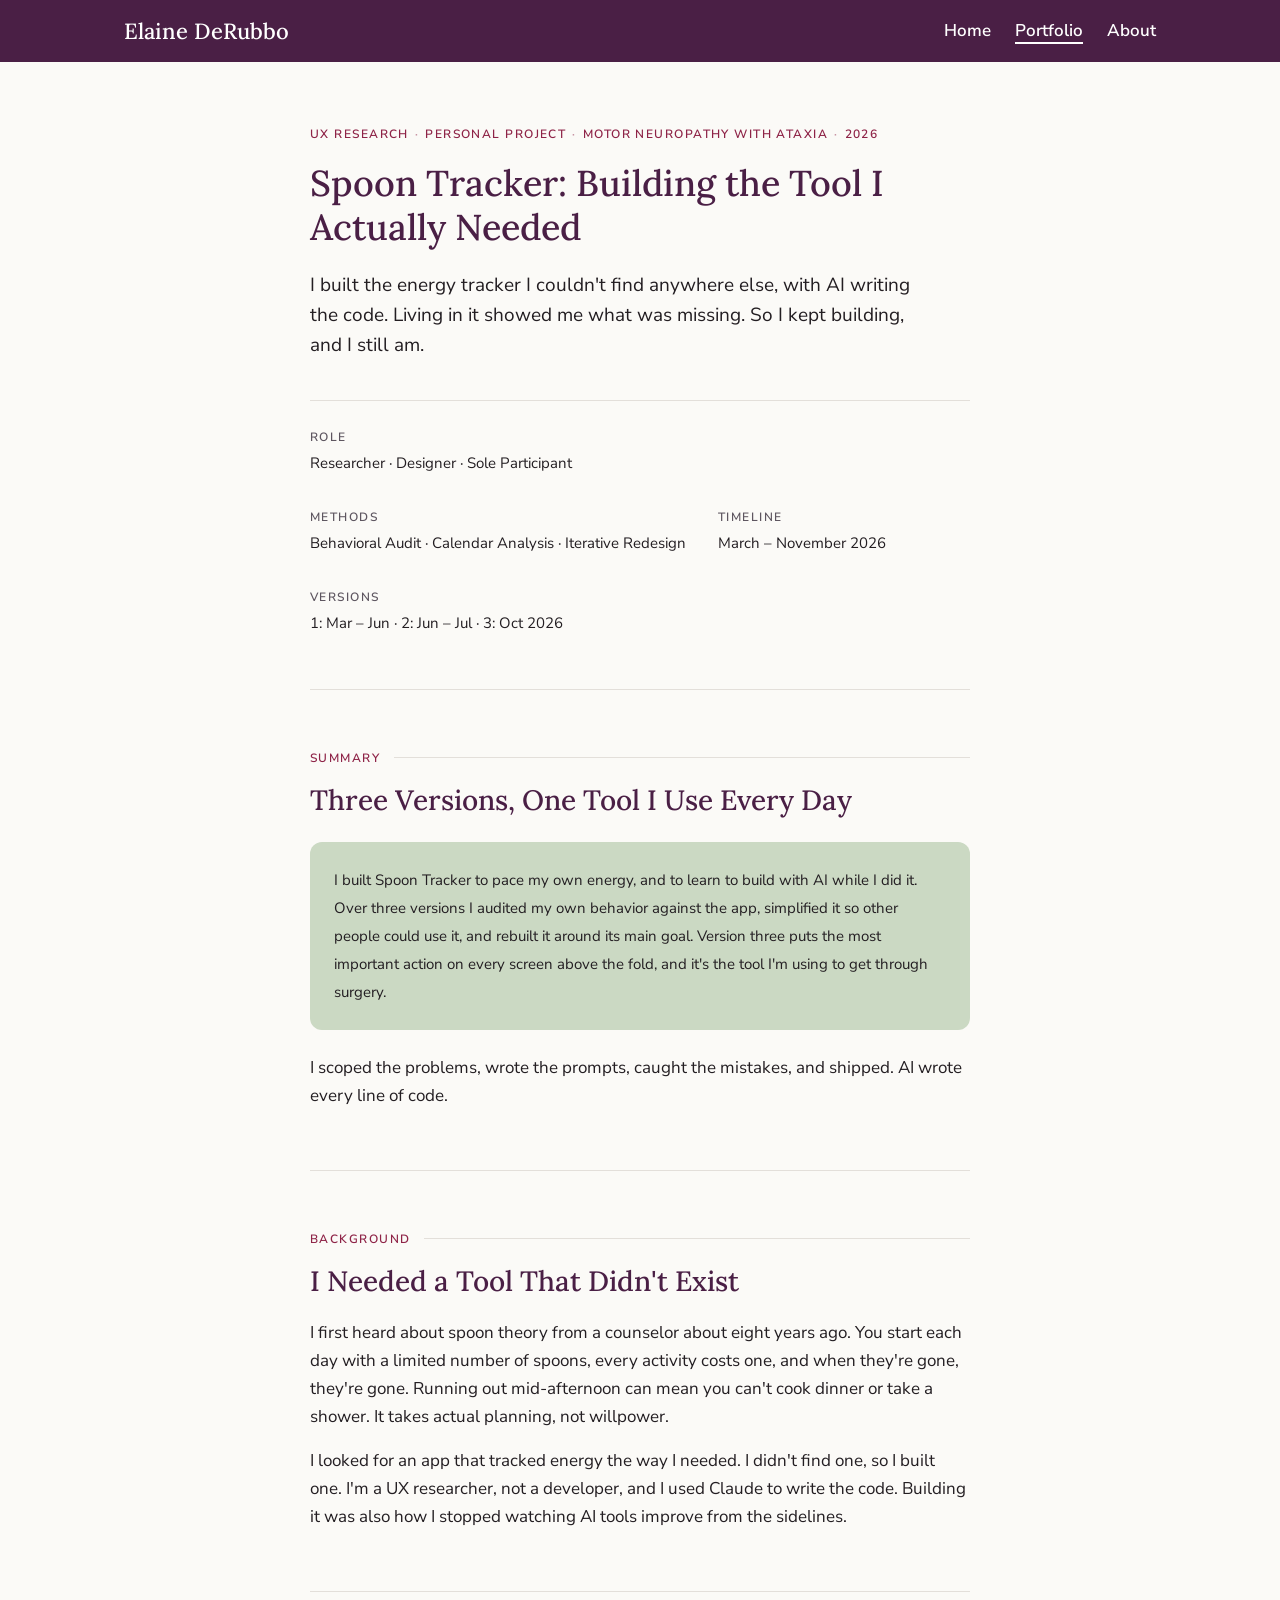
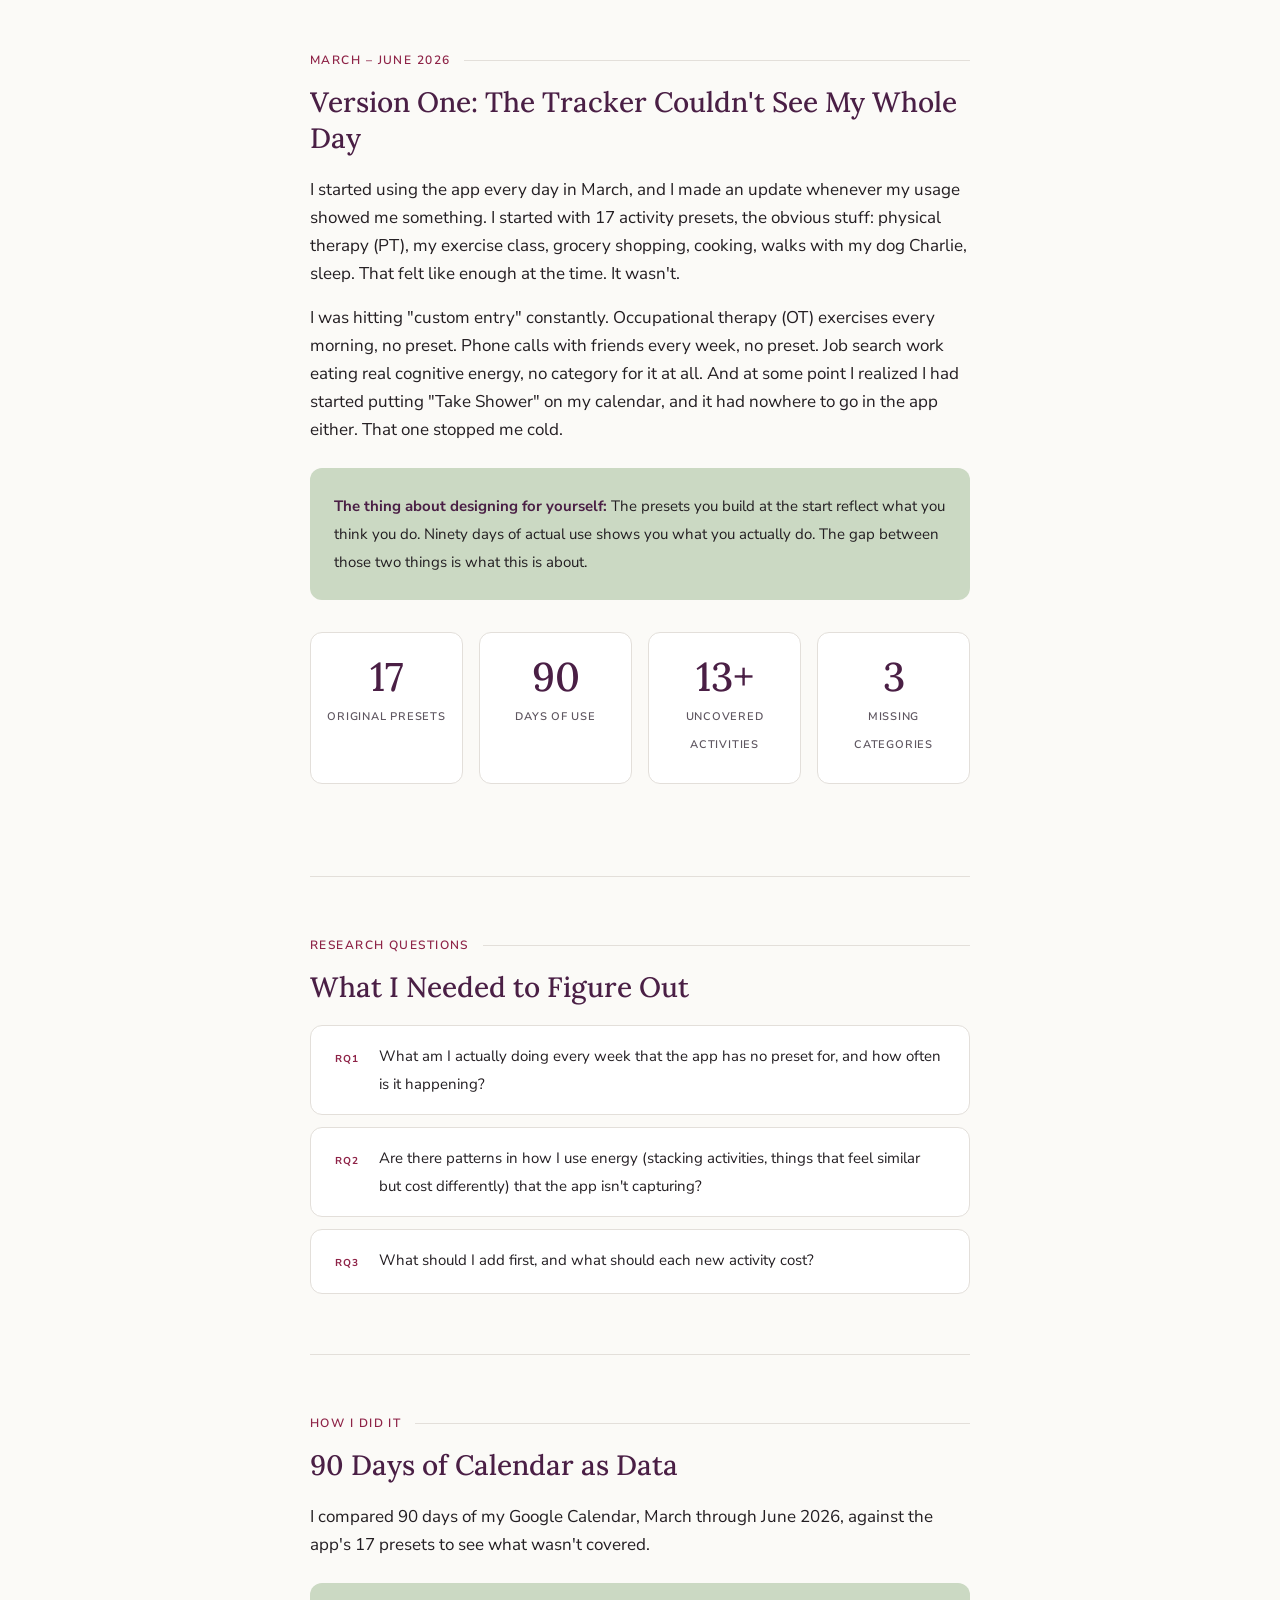
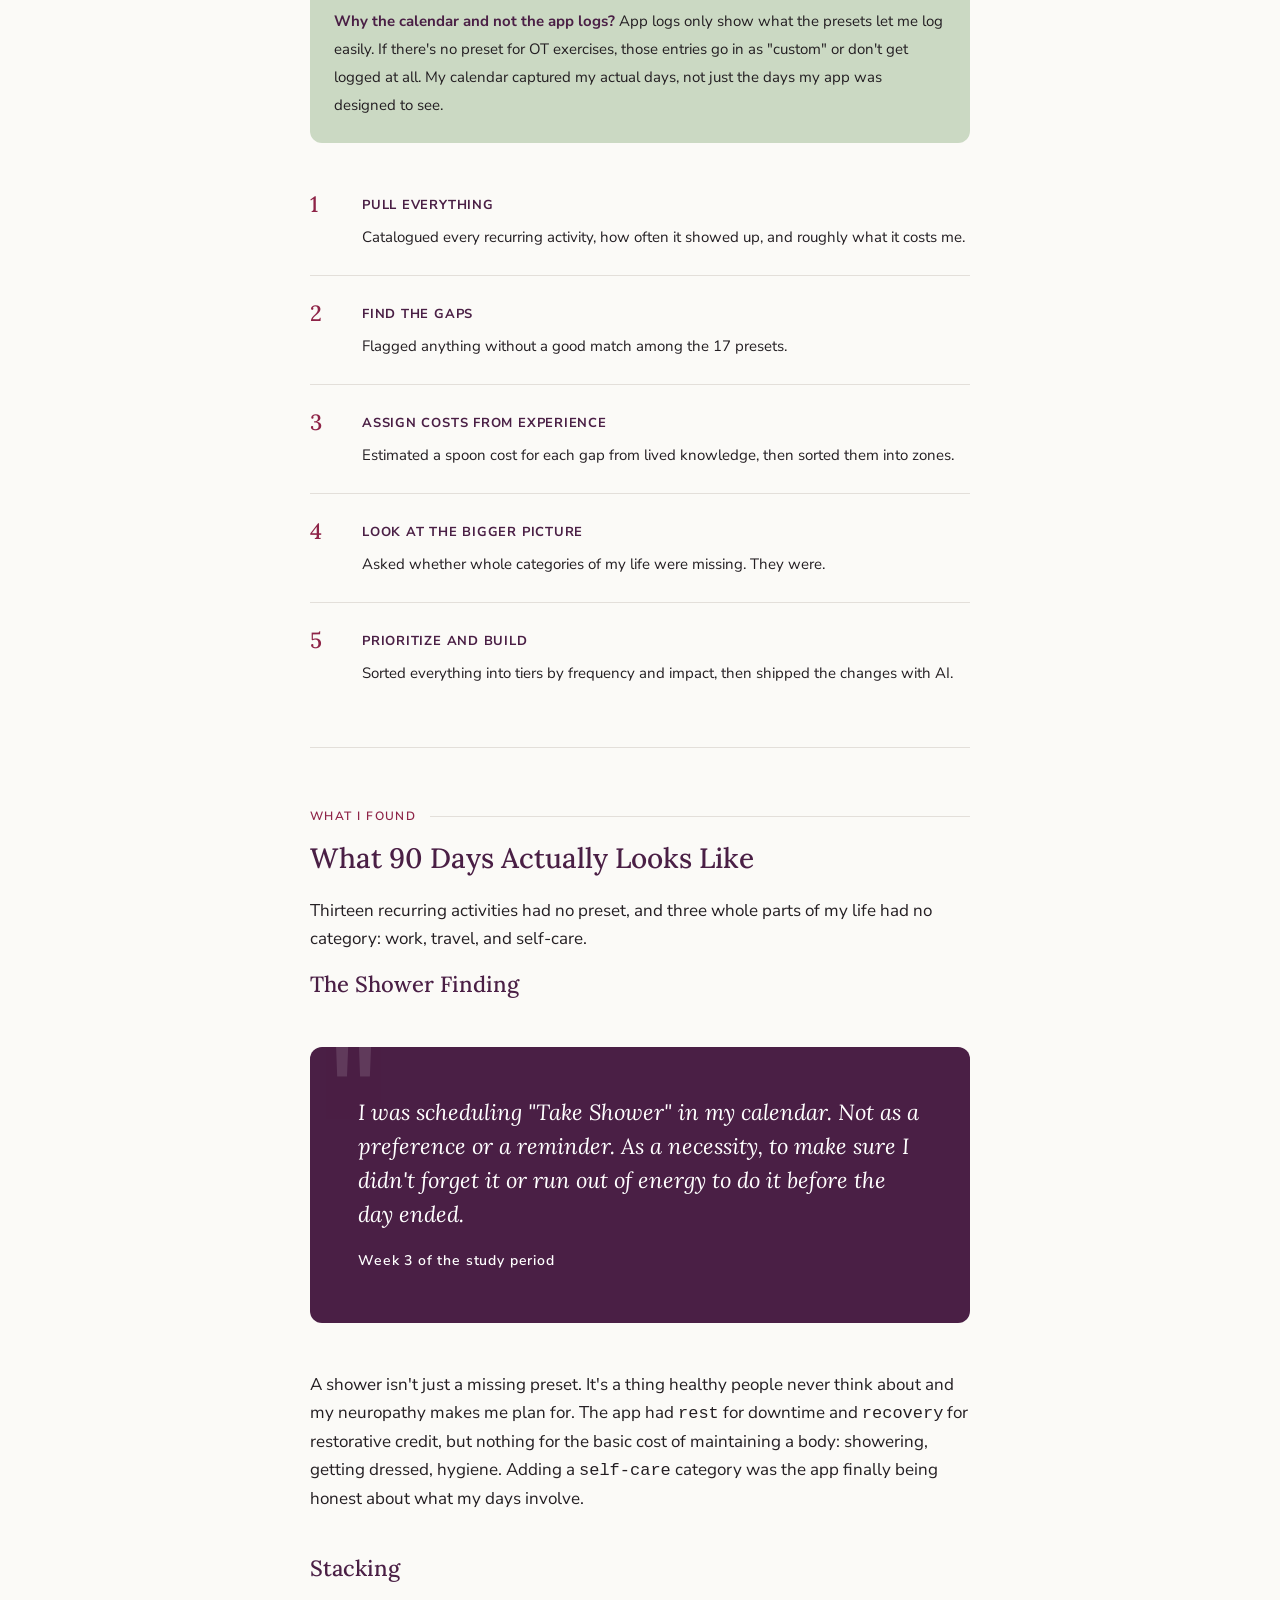
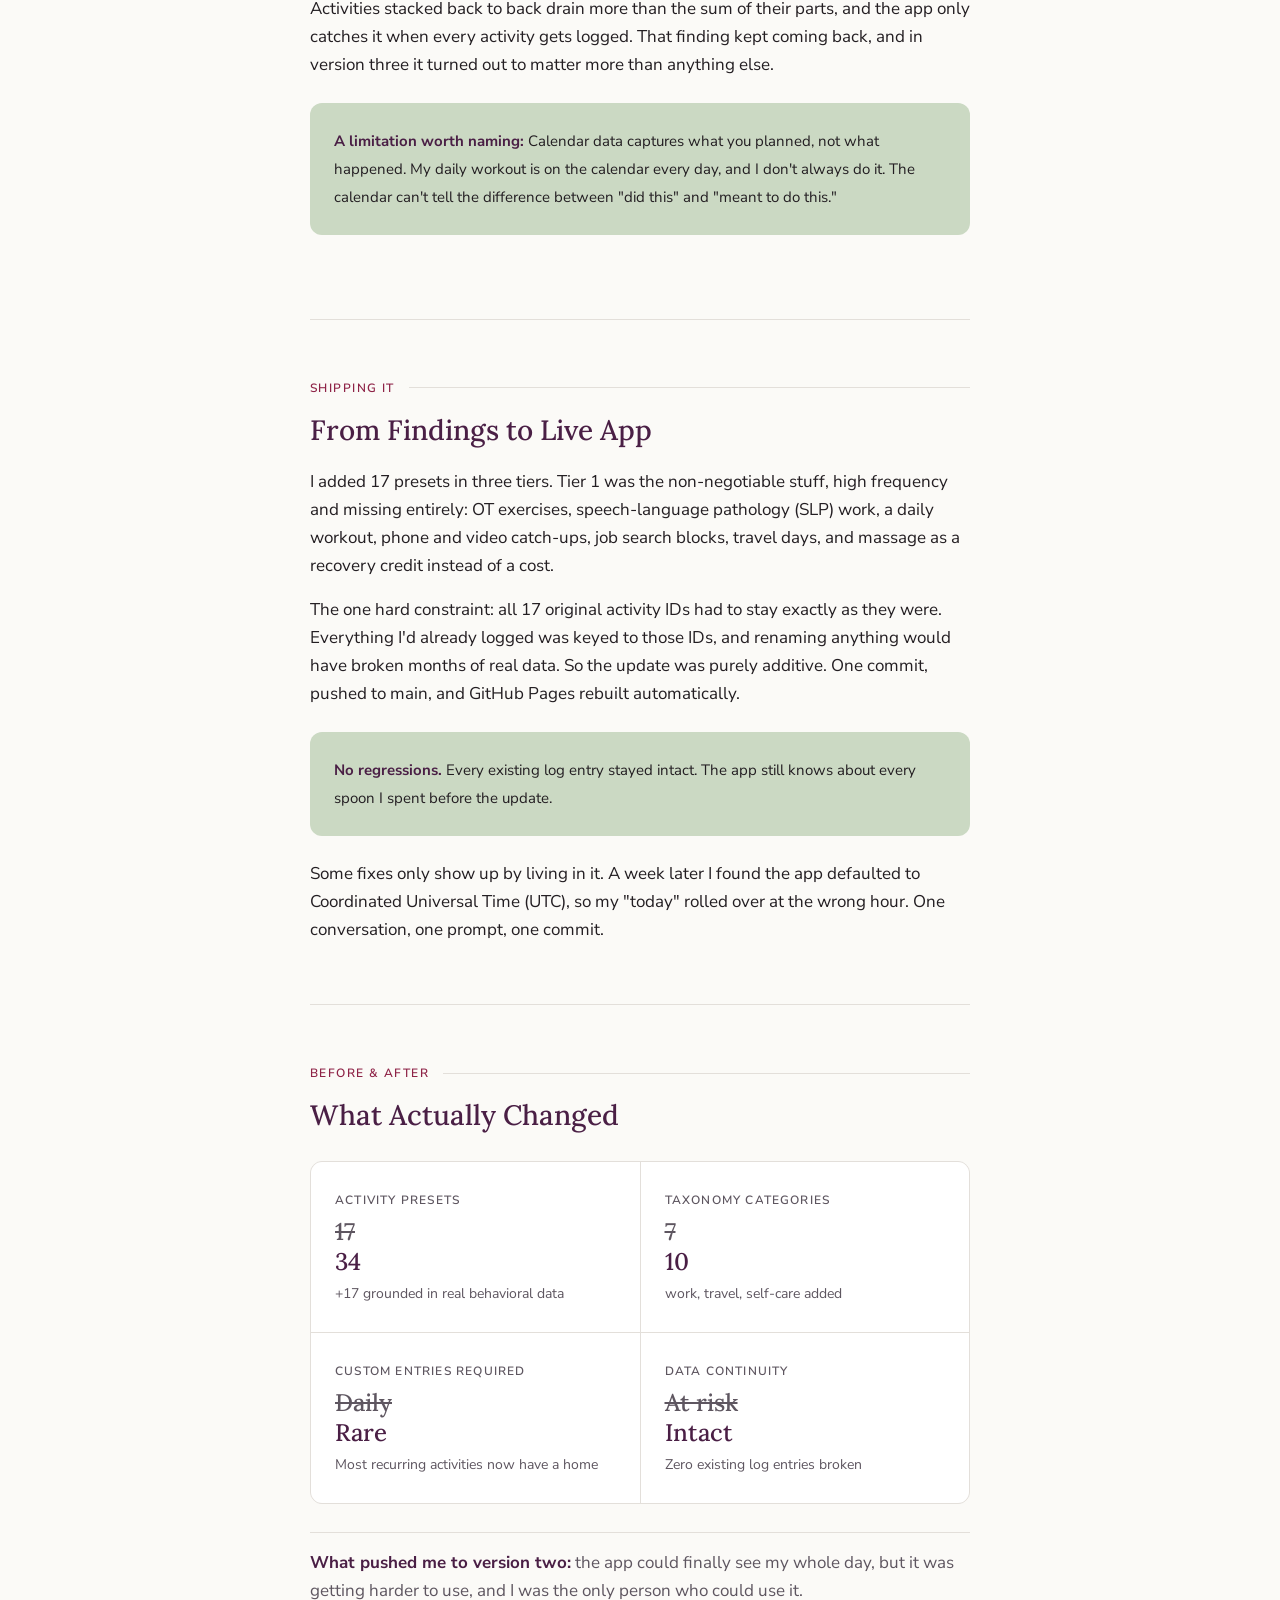
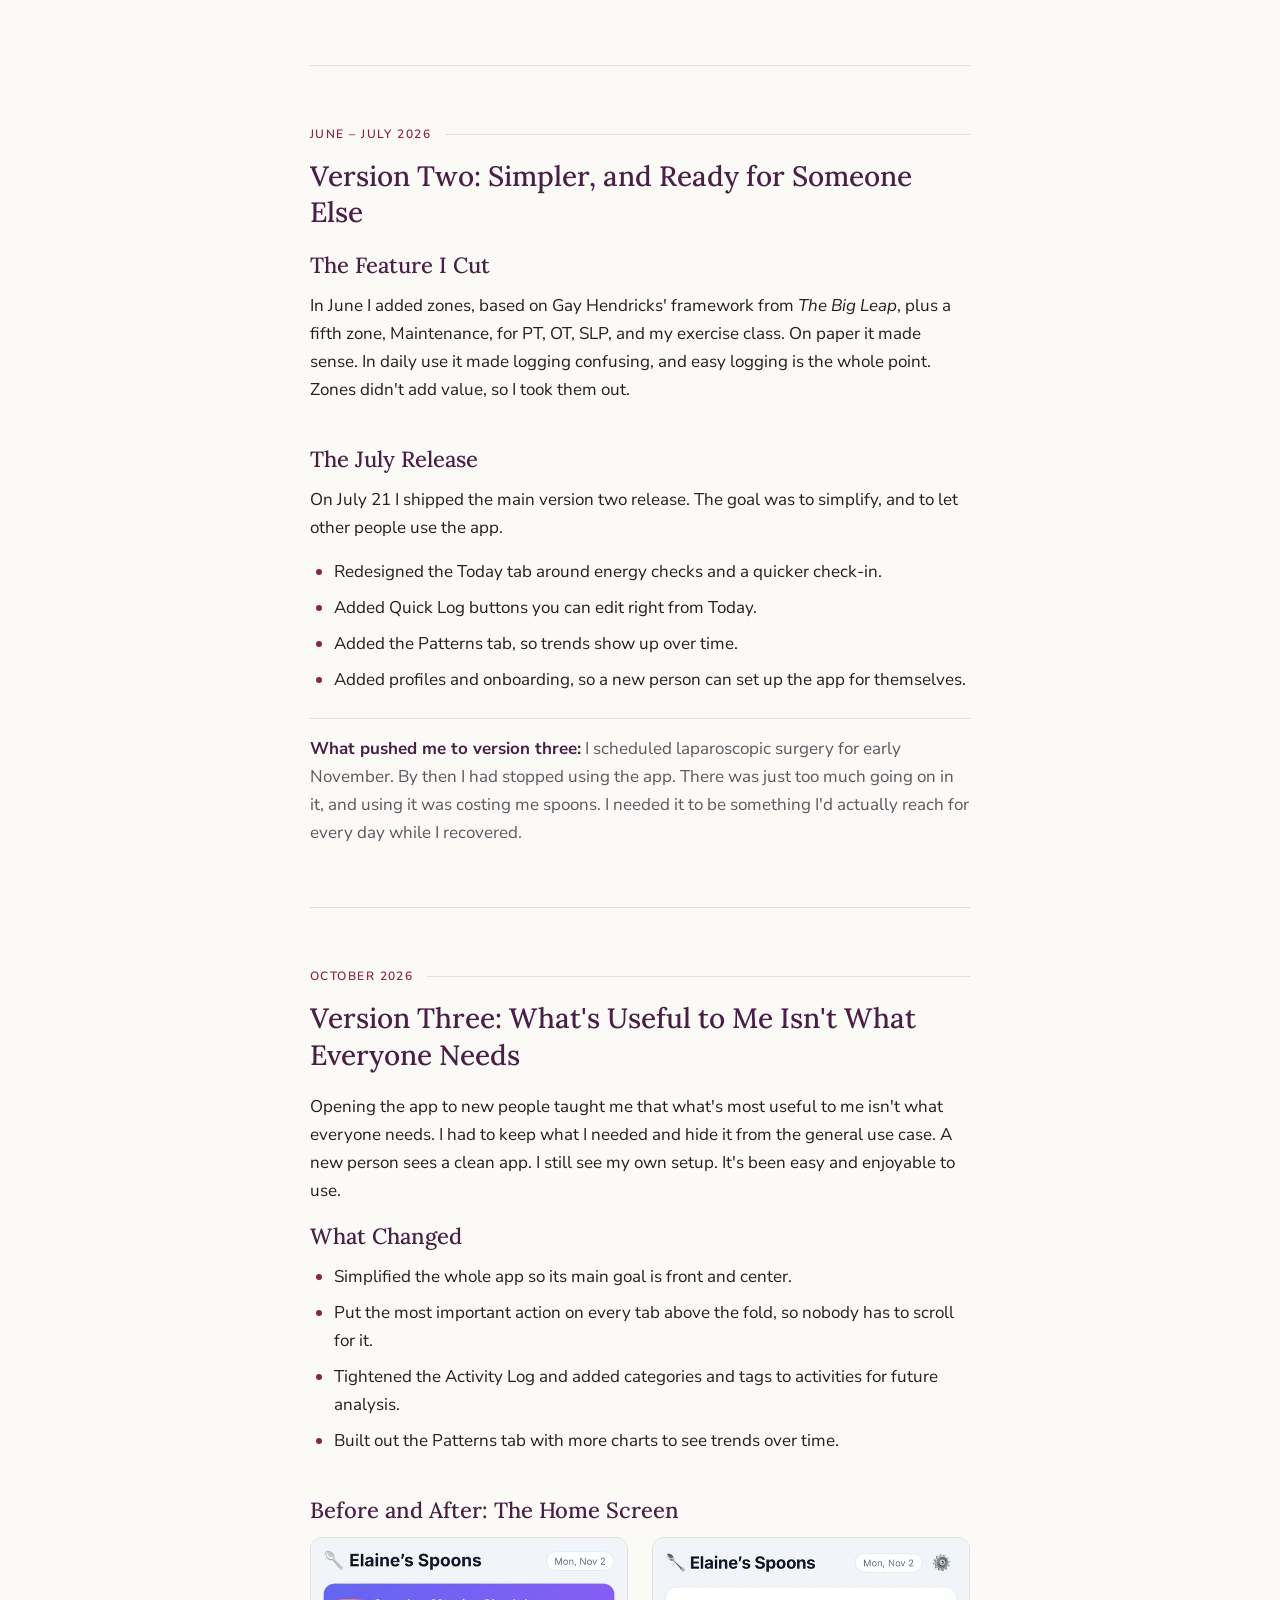
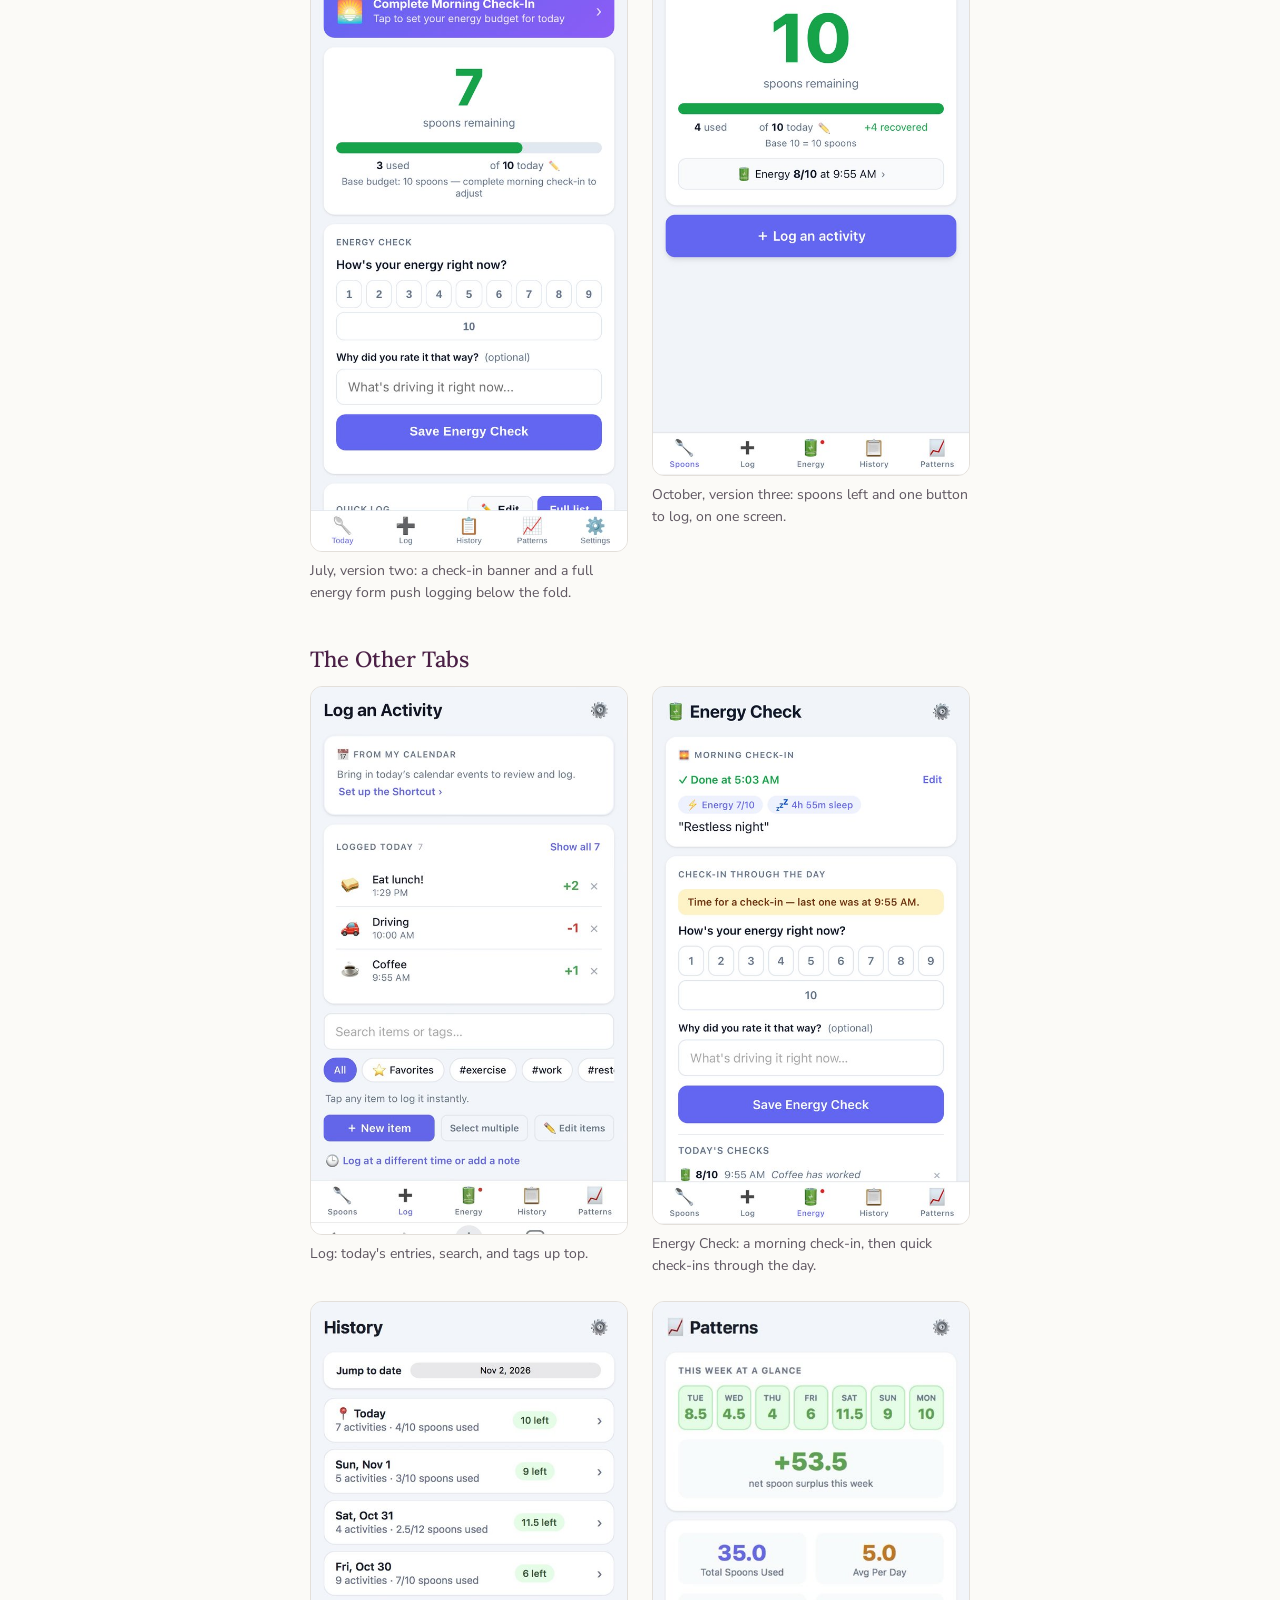
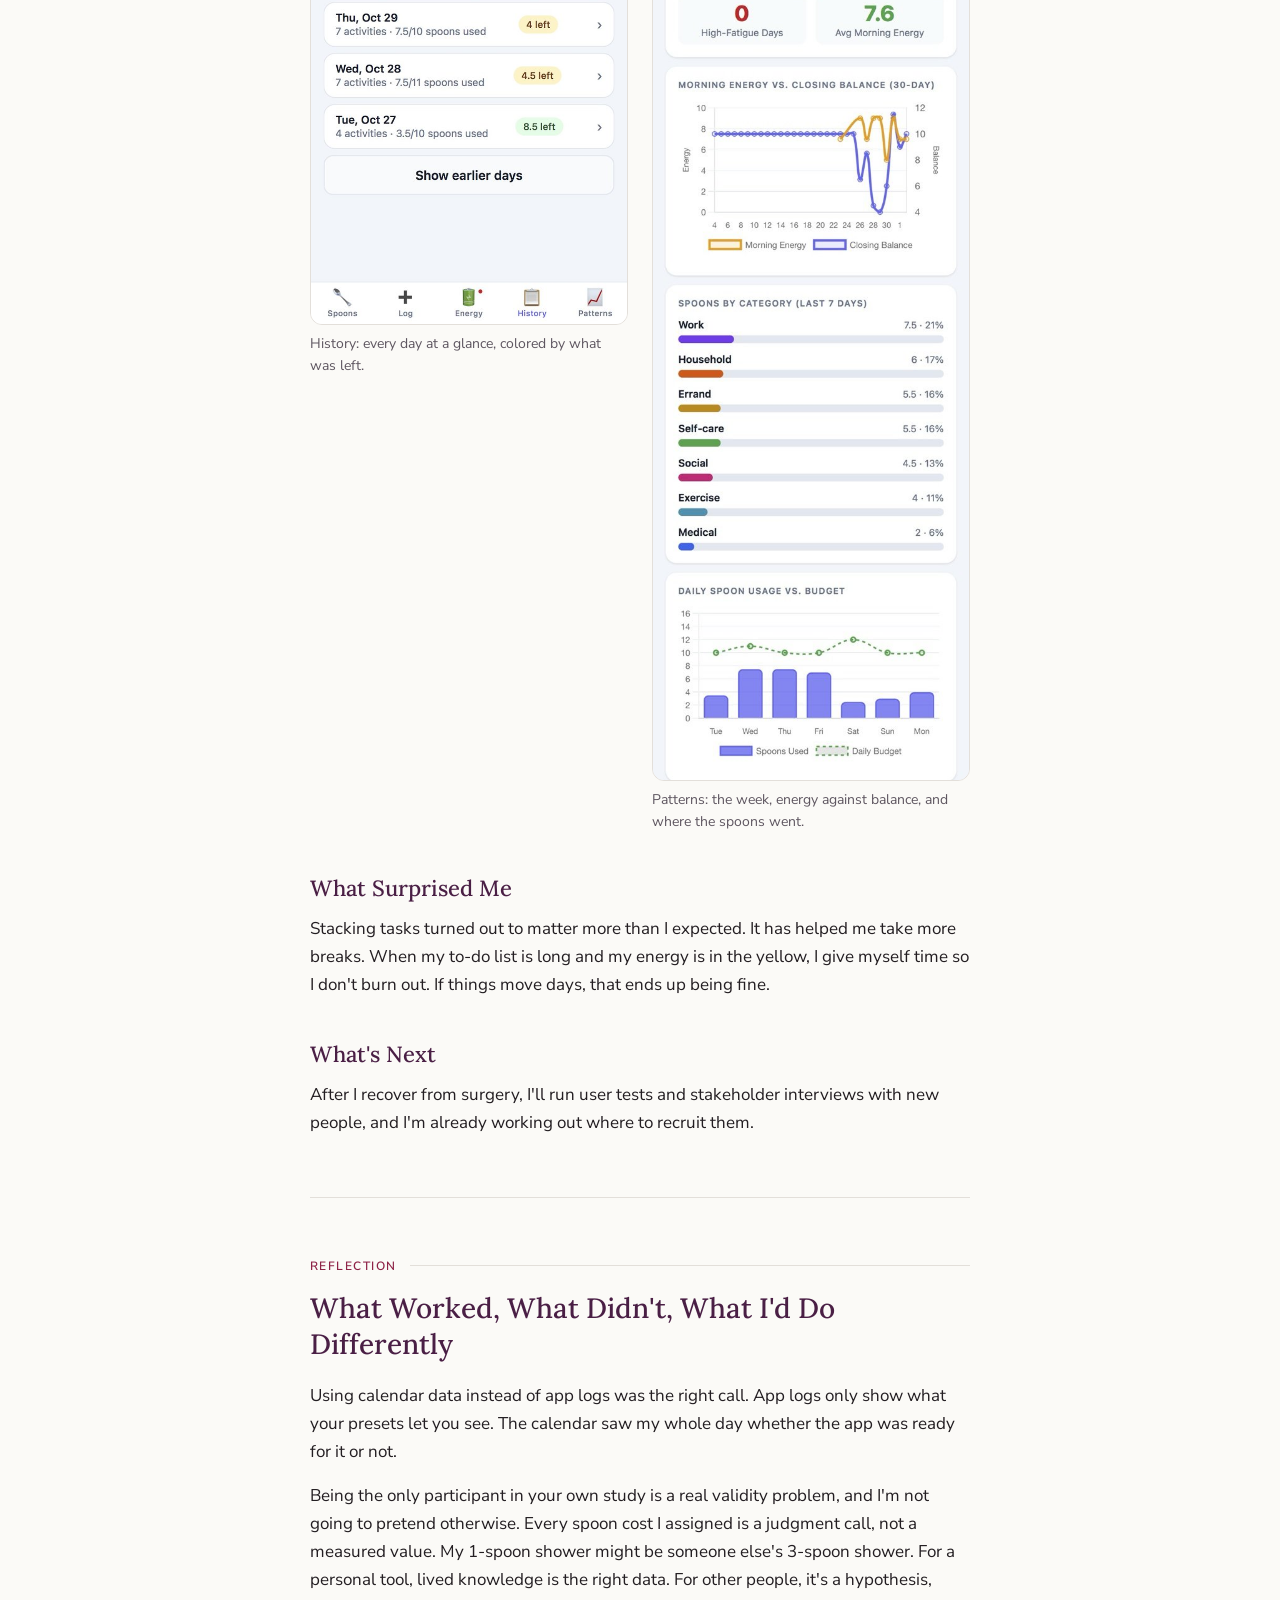
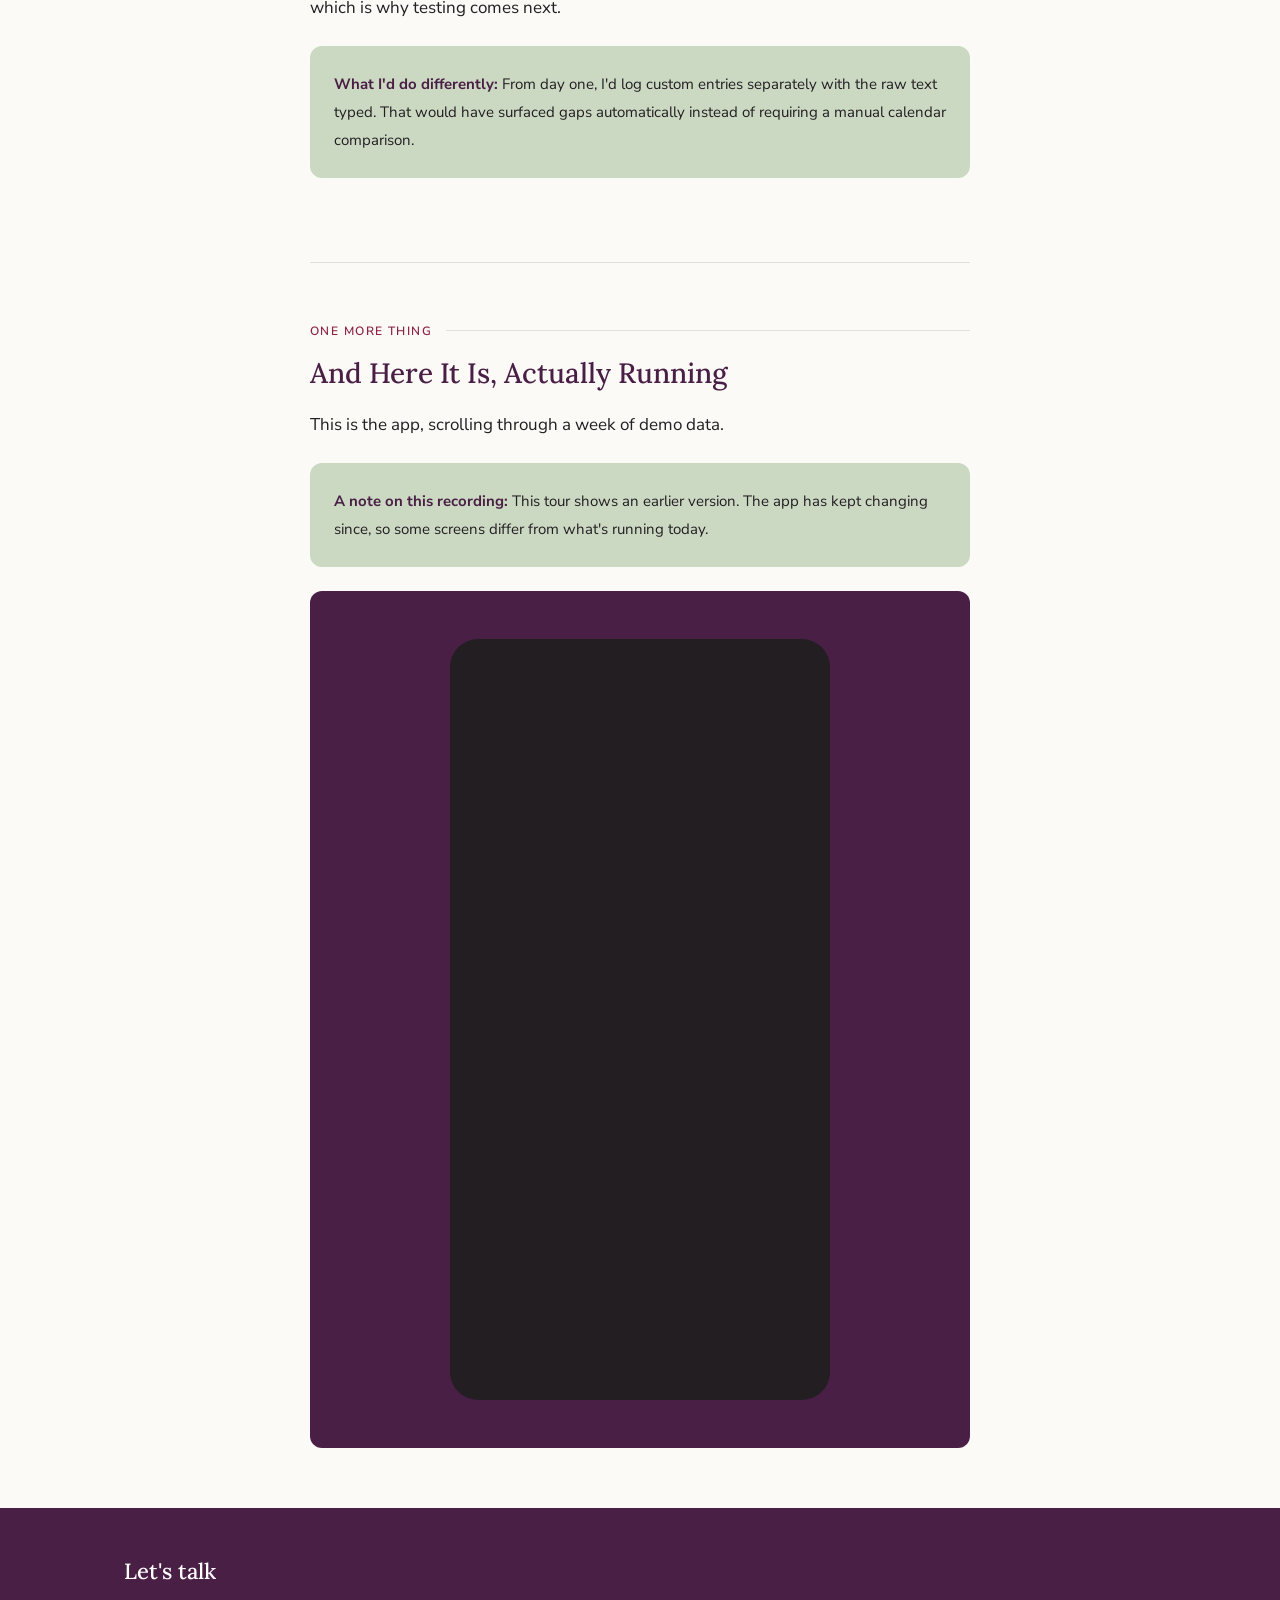
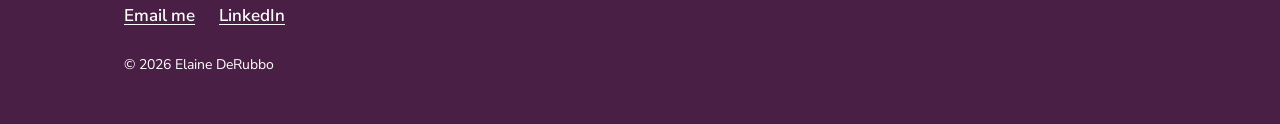
==== commit 14771dd1: "Add files via upload" ====
--- a/case-study.html
+++ b/case-study.html
@@ -3,7 +3,7 @@
 <head>
   <meta charset="UTF-8" />
   <meta name="viewport" content="width=device-width, initial-scale=1.0" />
-  <title>Spoon Tracker — UX Research Case Study · Elaine DeRubbo</title>
+  <title>Spoon Tracker · UX Research Case Study · Elaine DeRubbo</title>
   <link rel="preconnect" href="https://fonts.googleapis.com" />
   <link rel="preconnect" href="https://fonts.gstatic.com" crossorigin />
   <link href="https://fonts.googleapis.com/css2?family=Lora:ital,wght@0,400;0,500;0,600;1,400&family=Nunito+Sans:ital,wght@0,300;0,400;0,600;0,700;1,400&display=swap" rel="stylesheet" />
@@ -371,6 +371,16 @@
       .outcome-row { grid-template-columns: 1fr; }
       .shower-block { padding: 24px 20px; }
     }
+    .change-list { list-style: disc; padding-left: 24px; margin: 0 0 24px; display: grid; gap: 8px; }
+    .change-list li::marker { color: var(--raspberry); }
+    .change-list p { margin: 0; }
+    .next-line { margin-top: 24px; padding-top: 16px; border-top: 1px solid var(--hairline); color: var(--muted); }
+    .next-line strong { color: var(--plum); }
+    .shot-grid { display: grid; grid-template-columns: repeat(2, minmax(0, 1fr)); gap: 24px; align-items: start; margin: 8px 0 32px; }
+    .shot-grid figure { margin: 0; min-width: 0; }
+    .shot-grid img { display: block; width: 100%; height: auto; border: 1px solid var(--hairline); border-radius: 12px; background: #FFFFFF; }
+    .shot-grid figcaption { margin-top: 8px; font-size: 14px; line-height: 22px; color: var(--muted); }
+    @media (max-width: 560px) { .shot-grid { grid-template-columns: 1fr; } .shot-grid figure { max-width: 340px; } }
   </style>
 </head>
 <body>
@@ -392,9 +402,9 @@
 <!-- PAGE HEADER -->
 <div class="page-wrap">
   <header class="case-header">
-    <div class="breadcrumb">UX Research<span>·</span>Personal Project<span>·</span>Hereditary Motor Neuropathy<span>·</span>2026</div>
+    <div class="breadcrumb">UX Research<span>·</span>Personal Project<span>·</span>Motor Neuropathy with Ataxia<span>·</span>2026</div>
     <h1>Spoon Tracker: Building the Tool I Actually Needed</h1>
-    <p class="intro">I was between jobs and had been sick for months. I used that time to build the energy tracker I couldn't find anywhere else, with AI writing the code. Ninety days of living in it showed me what was missing. So I kept building. Still am.</p>
+    <p class="intro">I built the energy tracker I couldn't find anywhere else, with AI writing the code. Living in it showed me what was missing. So I kept building, and I still am.</p>
     <div class="meta-row">
       <div class="meta-item">
         <label>Role</label>
@@ -402,15 +412,15 @@
       </div>
       <div class="meta-item">
         <label>Methods</label>
-        <span>Behavioral Audit · Calendar Analysis · AI-Assisted Synthesis</span>
+        <span>Behavioral Audit · Calendar Analysis · Iterative Redesign</span>
       </div>
       <div class="meta-item">
-        <label>Study Period</label>
-        <span>March – June 2026</span>
+        <label>Timeline</label>
+        <span>March – November 2026</span>
       </div>
       <div class="meta-item">
-        <label>Phases</label>
-        <span>Phase 1: 90-day audit · Phase 2: Zone framework</span>
+        <label>Versions</label>
+        <span>1: Mar – Jun · 2: Jun – Jul · 3: Oct 2026</span>
       </div>
     </div>
   </header>
@@ -420,35 +430,26 @@
 <div class="page-wrap">
 
 <section id="bluf">
-  <div class="section-label">BLUF — Bottom Line Up Front</div>
-  <h2>What I Did, and Why It Matters Twice</h2>
-  <p>I built an energy-tracking app for my hereditary motor neuropathy, lived in it for 90 days, then audited my real calendar against its presets. The audit showed the app was blind to a third of my life. I shipped 17 new activity presets and 3 new categories, with AI writing the code, without breaking a single existing log entry. Daily "custom entry" workarounds dropped to almost none. The result matters on two levels:</p>
-  <div class="outcome-row" style="margin-top:1.2rem;">
-    <div class="outcome-cell">
-      <div style="font-size:1.4rem; font-family:'Lora',serif; font-weight:500; color:var(--plum); margin-bottom:0.6rem;">Personal impact</div>
-      <p style="font-size:0.95rem; color:var(--black); line-height:1.7; margin:0;">I use this app every day to decide what my body can afford. It surfaced energy I was spending without noticing: showers, paperwork, phone calls, travel days. Because of what it showed me, I now spread appointments out instead of batching them, count massage as recovery instead of cost, and plan around a flight like the major expense it is. It's not a side project. It's infrastructure.</p>
-    </div>
-    <div class="outcome-cell">
-      <div style="font-size:1.4rem; font-family:'Lora',serif; font-weight:500; color:var(--plum); margin-bottom:0.6rem;">Professional impact</div>
-      <p style="font-size:0.95rem; color:var(--black); line-height:1.7; margin:0;">This is my research practice applied to the hardest participant to study honestly: myself. Behavioral data over self-report, taxonomy design, tiered prioritization, and one hard ship constraint (don't break months of logged data). AI wrote every line of code. I scoped the problems, wrote the prompts, caught the mistakes, and shipped. Those are skills I'm building on purpose, and this project is where I build them.</p>
-    </div>
-  </div>
+  <div class="section-label">Summary</div>
+  <h2>Three Versions, One Tool I Use Every Day</h2>
+  <div class="callout">
+    <p>I built Spoon Tracker to pace my own energy, and to learn to build with AI while I did it. Over three versions I audited my own behavior against the app, simplified it so other people could use it, and rebuilt it around its main goal. Version three puts the most important action on every screen above the fold, and it's the tool I'm using to get through surgery.</p>
+  </div>
+  <p>I scoped the problems, wrote the prompts, caught the mistakes, and shipped. AI wrote every line of code.</p>
 </section>
 
 <section id="background">
   <div class="section-label">Background</div>
   <h2>I Needed a Tool That Didn't Exist</h2>
-  <p>I first heard about spoon theory from a counselor when I lived in DC, about eight years ago. The idea stuck with me — you start each day with a limited number of spoons, every activity costs one, and when they're gone, they're gone. Running out mid-afternoon doesn't mean you're tired. It means you might not be able to cook dinner, take a shower, or hold a conversation. It requires actual planning, not just willpower.</p>
-  <p>I've been working through a diagnosis for over a decade. Full genomic sequencing at NIH finally gave me an answer: Charcot-Marie-Tooth Type 2U, from a variant on the MARS1 gene. It felt like the thing I had been searching for my entire life. Then an aunt with the same disease tested negative for MARS1, and we were back to square one. My neurologist at Johns Hopkins calls it hereditary motor neuropathy, because that's what we know for certain. I identify closely with the CMT2 community because the pattern looks like theirs. For most of my 20s and early 30s the neuropathy was there, but I could outrun it. Not anymore. A full day of appointments, a flight, a grocery run: these have real consequences now. Pacing myself isn't something I ever thought I'd need to do, and then suddenly it was.</p>
-  <p>From December through April I was on medical leave, sick in a way I hadn't been for a while. Months in bed. Around the third month I knew I needed two things to change. My body needed an actual system, not a mental note. And I needed to stop watching AI tools improve from the sidelines and build something real with them. The app became both at once: the pacing tool my body needed, and hands-on practice building with AI. I'm still learning. I expect I will be for a while.</p>
-  <p>I looked for an app that tracked energy the way I actually needed. I didn't find one. So I built one: <strong>spoon-tracker</strong>, on GitHub Pages. I'm a UX researcher, not a developer. I used Claude to write the code. This isn't a case study about building the app. It's about what happened after I'd been living in it for 90 days and realized it still wasn't seeing my whole life.</p>
+  <p>I first heard about spoon theory from a counselor about eight years ago. You start each day with a limited number of spoons, every activity costs one, and when they're gone, they're gone. Running out mid-afternoon can mean you can't cook dinner or take a shower. It takes actual planning, not willpower.</p>
+  <p>I looked for an app that tracked energy the way I needed. I didn't find one, so I built one. I'm a UX researcher, not a developer, and I used Claude to write the code. Building it was also how I stopped watching AI tools improve from the sidelines.</p>
 </section>
 
 <section id="problem">
-  <div class="section-label">The Problem</div>
-  <h2>The Tracker Couldn't See My Whole Day</h2>
-  <p>When I built the app, I started with 17 activity presets — the obvious stuff: PT, CMT class, grocery shopping, cooking, walks with my dog Charlie, sleep. That felt like enough at the time. It wasn't.</p>
-  <p>Pretty quickly I noticed I was hitting "custom entry" constantly. OT exercises every single morning — no preset. Phone calls with friends every week — no preset. Job search work eating up real cognitive energy — no category for it at all. And at some point I realized I had started putting "Take Shower" on my calendar, and that it had nowhere to go in the app either. That one stopped me cold.</p>
+  <div class="section-label">March – June 2026</div>
+  <h2>Version One: The Tracker Couldn't See My Whole Day</h2>
+  <p>I started using the app every day in March, and I made an update whenever my usage showed me something. I started with 17 activity presets, the obvious stuff: physical therapy (PT), my exercise class, grocery shopping, cooking, walks with my dog Charlie, sleep. That felt like enough at the time. It wasn't.</p>
+  <p>I was hitting "custom entry" constantly. Occupational therapy (OT) exercises every morning, no preset. Phone calls with friends every week, no preset. Job search work eating real cognitive energy, no category for it at all. And at some point I realized I had started putting "Take Shower" on my calendar, and it had nowhere to go in the app either. That one stopped me cold.</p>
   <div class="callout">
     <p><strong>The thing about designing for yourself:</strong> The presets you build at the start reflect what you think you do. Ninety days of actual use shows you what you actually do. The gap between those two things is what this is about.</p>
   </div>
@@ -464,8 +465,8 @@
   <div class="section-label">Research Questions</div>
   <h2>What I Needed to Figure Out</h2>
   <ul class="rq-list">
-    <li><p>What am I actually doing every week that the app has no preset for — and how often is it happening?</p></li>
-    <li><p>Are there patterns in how I use energy (stacking activities, calendar noise, things that feel similar but cost differently) that the app isn't capturing?</p></li>
+    <li><p>What am I actually doing every week that the app has no preset for, and how often is it happening?</p></li>
+    <li><p>Are there patterns in how I use energy (stacking activities, things that feel similar but cost differently) that the app isn't capturing?</p></li>
     <li><p>What should I add first, and what should each new activity cost?</p></li>
   </ul>
 </section>
@@ -473,123 +474,45 @@
 <section id="method">
   <div class="section-label">How I Did It</div>
   <h2>90 Days of Calendar as Data</h2>
-  <p>I didn't run a usability study on myself. What I did was look at my Google Calendar — 90 days of it, March through June 2026 — and compare every recurring event against the app's 17 presets to see what wasn't covered.</p>
+  <p>I compared 90 days of my Google Calendar, March through June 2026, against the app's 17 presets to see what wasn't covered.</p>
   <div class="callout">
-    <p><strong>Why the calendar and not the app logs?</strong> Because the app logs only show what the presets let me log easily. If there's no preset for OT exercises, those entries either go in as "custom" or they don't get logged at all — either way, the log misses them. My calendar captured my actual days, not just the days my app was designed to see.</p>
+    <p><strong>Why the calendar and not the app logs?</strong> App logs only show what the presets let me log easily. If there's no preset for OT exercises, those entries go in as "custom" or don't get logged at all. My calendar captured my actual days, not just the days my app was designed to see.</p>
   </div>
   <ul class="method-steps">
-    <li><div class="step-num">1</div><div class="step-body"><h4>Pull everything</h4><p>Went through 90 days of calendar events and catalogued every recurring activity by name, how often it showed up, and roughly what it costs me.</p></div></li>
-    <li><div class="step-num">2</div><div class="step-body"><h4>Find the gaps</h4><p>Compared each calendar event to the 17 existing presets. Anything without a good match got flagged.</p></div></li>
-    <li><div class="step-num">3</div><div class="step-body"><h4>Assign costs from experience</h4><p>For each gap, I estimated a spoon cost based on how those activities actually feel — not a formula, just lived knowledge. Then sorted them into zones.</p></div></li>
-    <li><div class="step-num">4</div><div class="step-body"><h4>Look at the bigger picture</h4><p>Asked whether the gaps were individual missing presets or whether whole categories of my life were unaccounted for. (They were.)</p></div></li>
-    <li><div class="step-num">5</div><div class="step-body"><h4>Prioritize and build</h4><p>Sorted everything into tiers by frequency and impact, then worked with AI to write and ship the code changes.</p></div></li>
+    <li><div class="step-num">1</div><div class="step-body"><h4>Pull everything</h4><p>Catalogued every recurring activity, how often it showed up, and roughly what it costs me.</p></div></li>
+    <li><div class="step-num">2</div><div class="step-body"><h4>Find the gaps</h4><p>Flagged anything without a good match among the 17 presets.</p></div></li>
+    <li><div class="step-num">3</div><div class="step-body"><h4>Assign costs from experience</h4><p>Estimated a spoon cost for each gap from lived knowledge, then sorted them into zones.</p></div></li>
+    <li><div class="step-num">4</div><div class="step-body"><h4>Look at the bigger picture</h4><p>Asked whether whole categories of my life were missing. They were.</p></div></li>
+    <li><div class="step-num">5</div><div class="step-body"><h4>Prioritize and build</h4><p>Sorted everything into tiers by frequency and impact, then shipped the changes with AI.</p></div></li>
   </ul>
 </section>
 
 <section id="findings">
   <div class="section-label">What I Found</div>
   <h2>What 90 Days Actually Looks Like</h2>
-
-  <h3>Coverage Gaps by Tier</h3>
-  <p>Thirteen recurring activities had no preset. The gaps sorted into three groups by frequency.</p>
-
-  <div class="findings-table-wrap">
-    <table>
-      <thead><tr><th></th><th>Activity</th><th>Cost</th><th>Category</th><th>Zone</th><th>Frequency</th></tr></thead>
-      <tbody>
-        <tr><td class="emoji-col">🤲</td><td><strong>OT Exercises</strong><span class="tier-1">Tier 1</span></td><td class="spoon-pos">+1</td><td>medical</td><td>maintenance</td><td>Daily for 2 months — 100% custom entries</td></tr>
-        <tr><td class="emoji-col">🗣️</td><td><strong>SLP Work</strong><span class="tier-1">Tier 1</span></td><td class="spoon-pos">+1</td><td>medical</td><td>maintenance</td><td>Weekday-recurring</td></tr>
-        <tr><td class="emoji-col">🏃</td><td><strong>Daily Workout (15 min)</strong><span class="tier-1">Tier 1</span></td><td class="spoon-pos">+2</td><td>exercise</td><td>maintenance</td><td>Calendared daily; actual completion is variable</td></tr>
-        <tr><td class="emoji-col">📞</td><td><strong>Phone/Video Catch-up</strong><span class="tier-1">Tier 1</span></td><td class="spoon-pos">+1</td><td>social</td><td>competence</td><td>Weekly+ across several people</td></tr>
-        <tr><td class="emoji-col">💻</td><td><strong>Work / Job Search Block</strong><span class="tier-1">Tier 1</span></td><td class="spoon-pos">+3</td><td>work (new)</td><td>excellence</td><td>Multiple times/week — zero coverage previously</td></tr>
-        <tr><td class="emoji-col">✈️</td><td><strong>Travel Day (Flight)</strong><span class="tier-1">Tier 1</span></td><td class="spoon-pos">+5</td><td>travel (new)</td><td>competence</td><td>Highest single-day cost in the study period</td></tr>
-        <tr><td class="emoji-col">💆</td><td><strong>Massage</strong><span class="tier-1">Tier 1</span></td><td class="spoon-neg">−2</td><td>recovery</td><td>maintenance</td><td>Recovery credit — was logging as a cost</td></tr>
-        <tr><td class="emoji-col">🍽️</td><td><strong>Restaurant Meal</strong><span class="tier-2">Tier 2</span></td><td class="spoon-pos">+2</td><td>social</td><td>competence</td><td>Sensory + social, distinct from "Social Outing"</td></tr>
-        <tr><td class="emoji-col">🐾</td><td><strong>Pet Care</strong><span class="tier-2">Tier 2</span></td><td class="spoon-pos">+2</td><td>errand</td><td>competence</td><td>Vet + boarding logistics</td></tr>
-        <tr><td class="emoji-col">📦</td><td><strong>Decluttering Session</strong><span class="tier-2">Tier 2</span></td><td class="spoon-pos">+3</td><td>household</td><td>competence</td><td>10+ calendar occurrences; not the same as heavy chores</td></tr>
-        <tr><td class="emoji-col">📋</td><td><strong>Admin / Paperwork</strong><span class="tier-2">Tier 2</span></td><td class="spoon-pos">+1</td><td>work (new)</td><td>competence</td><td>Spending tracker, bills, medical history</td></tr>
-        <tr><td class="emoji-col">🚿</td><td><strong>Shower</strong><span class="tier-2">Tier 2</span></td><td class="spoon-pos">+1</td><td>self-care (new)</td><td>maintenance</td><td>Calendared deliberately — no preset existed</td></tr>
-        <tr><td class="emoji-col">🎬</td><td><strong>Movie / Live Event</strong><span class="tier-2">Tier 2</span></td><td class="spoon-pos">+2</td><td>social</td><td>competence</td><td>Sensory load differs from casual social</td></tr>
-      </tbody>
-    </table>
-  </div>
-
-  <div class="callout">
-    <p><strong>A limitation worth naming:</strong> Calendar data captures what you planned, not what happened. The daily 6:30 AM workout is on the calendar every day — I don't always do it. App logs would show the real frequency. The calendar can't tell the difference between "did this" and "meant to do this."</p>
-  </div>
-
+  <p>Thirteen recurring activities had no preset, and three whole parts of my life had no category: work, travel, and self-care.</p>
   <h3>The Shower Finding</h3>
   <div class="shower-block">
-    <p>I was scheduling "Take Shower" in my calendar. Not as a preference or a reminder. As a necessity — to make sure I didn't forget it, or run out of energy to do it before the day ended.</p>
-    <div class="attribution">— Week 3 of the study period</div>
-  </div>
-  <p>This is the one that made me stop and sit with it for a while. A shower isn't just a missing preset. It's a thing healthy people never think about and my neuropathy makes me plan for. The app had <code>rest</code> for downtime and <code>recovery</code> for restorative credit, but nothing for the basic cost of maintaining a functional human body — showering, getting dressed, hygiene. Those things cost spoons. They were just invisible.</p>
-  <p>Adding a <code>self-care</code> category wasn't a taxonomy cleanup. It was the app finally being honest about what my days actually involve.</p>
-
-  <h3>Other Things I Noticed</h3>
-  <p>Missing presets weren't the only problem. There were patterns in how my days were structured that the app didn't have a way to handle.</p>
-  <div class="pattern-grid">
-    <div class="pattern-card"><div class="pattern-icon">⚡</div><h4>Activity Stacking</h4><p>Morning blocks frequently combined Mastermind Meeting with Team Platypus/Training. Stacking amplifies depletion beyond the sum of parts — but only gets caught when all activities are logged.</p></div>
-    <div class="pattern-card"><div class="pattern-icon">📅</div><h4>Calendar Noise</h4><p>Some shared calendar events (Dan's soccer, Dan's yard work) weren't mine. On a shared calendar these could create false positive activity data.</p></div>
-    <div class="pattern-card"><div class="pattern-icon">🐕</div><h4>Granularity Matters</h4><p>Dog walk and Charlie playtime aren't the same thing. One involves physical exertion; the other is closer to recovery. One preset misrepresents both.</p></div>
-    <div class="pattern-card"><div class="pattern-icon">💆</div><h4>Recovery Is Active</h4><p>Massage isn't neutral. It was logging as a cost rather than a credit. Passive rest and active recovery need to be treated differently.</p></div>
-  </div>
-
-  <h3>Missing Categories</h3>
-  <p>It wasn't just individual activities missing — whole parts of my life had no category at all.</p>
-  <div class="cat-grid">
-    <div class="cat-tag"><div class="dot" style="background:var(--muted)"></div> medical</div>
-    <div class="cat-tag"><div class="dot" style="background:var(--muted)"></div> exercise</div>
-    <div class="cat-tag"><div class="dot" style="background:var(--muted)"></div> errand</div>
-    <div class="cat-tag"><div class="dot" style="background:var(--muted)"></div> household</div>
-    <div class="cat-tag"><div class="dot" style="background:var(--muted)"></div> social</div>
-    <div class="cat-tag"><div class="dot" style="background:var(--muted)"></div> rest</div>
-    <div class="cat-tag"><div class="dot" style="background:var(--muted)"></div> recovery</div>
-    <div class="cat-tag new"><div class="dot" style="background:var(--plum)"></div> work ✦ new</div>
-    <div class="cat-tag new"><div class="dot" style="background:var(--plum)"></div> travel ✦ new</div>
-    <div class="cat-tag new"><div class="dot" style="background:var(--plum)"></div> self-care ✦ new</div>
-  </div>
-  <p><strong>Work</strong> was the biggest miss — job search blocks, case study work, Job Searching Groups, applications. All happening multiple times a week with nowhere to go. <strong>Travel</strong> exists because a flight to Dallas is nothing like a grocery run, even though "errand" was technically covering both. <strong>Self-care</strong> is there because of the shower — and everything like it that costs spoons but had been invisible.</p>
-</section>
-
-<section id="recommendations">
-  <div class="section-label">What I Added</div>
-  <h2>The Full List, With Reasoning</h2>
-  <p>Sorted into three tiers. Tier 1 was the non-negotiable stuff — high frequency, missing entirely. Tiers 2 and 3 were worth adding, just with less urgency.</p>
-  <div class="findings-table-wrap">
-    <table>
-      <thead><tr><th>Tier</th><th></th><th>Activity</th><th>Cost</th><th>Rationale</th></tr></thead>
-      <tbody>
-        <tr><td><span class="tier-1">Tier 1</span></td><td class="emoji-col">🤲</td><td>OT Exercises</td><td class="spoon-pos">+1</td><td>Daily for 2 months; 100% of entries were custom</td></tr>
-        <tr><td><span class="tier-1">Tier 1</span></td><td class="emoji-col">🗣️</td><td>SLP Work</td><td class="spoon-pos">+1</td><td>Weekday-recurring; low cost, high frequency</td></tr>
-        <tr><td><span class="tier-1">Tier 1</span></td><td class="emoji-col">🏃</td><td>Daily Workout (15 min)</td><td class="spoon-pos">+2</td><td>Distinct from CMT class or gym; needs a home even if inconsistent</td></tr>
-        <tr><td><span class="tier-1">Tier 1</span></td><td class="emoji-col">📞</td><td>Phone/Video Catch-up</td><td class="spoon-pos">+1</td><td>Weekly+ with multiple people; lower cost than in-person social</td></tr>
-        <tr><td><span class="tier-1">Tier 1</span></td><td class="emoji-col">💻</td><td>Work / Job Search Block</td><td class="spoon-pos">+3</td><td>Highest-frequency untracked category; cognitive load is real</td></tr>
-        <tr><td><span class="tier-1">Tier 1</span></td><td class="emoji-col">✈️</td><td>Travel Day (Flight)</td><td class="spoon-pos">+5</td><td>Highest single-day cost in the study period</td></tr>
-        <tr><td><span class="tier-1">Tier 1</span></td><td class="emoji-col">💆</td><td>Massage</td><td class="spoon-neg">−2</td><td>Active recovery; was logging as a cost rather than a credit</td></tr>
-        <tr><td><span class="tier-2">Tier 2</span></td><td class="emoji-col">🍽️</td><td>Restaurant Meal</td><td class="spoon-pos">+2</td><td>Sensory + social load distinct from a generic social outing</td></tr>
-        <tr><td><span class="tier-2">Tier 2</span></td><td class="emoji-col">🐾</td><td>Pet Care</td><td class="spoon-pos">+2</td><td>Vet + boarding logistics; distinct from a dog walk</td></tr>
-        <tr><td><span class="tier-2">Tier 2</span></td><td class="emoji-col">📦</td><td>Decluttering Session</td><td class="spoon-pos">+3</td><td>10+ calendar occurrences; not captured by "Heavy Chores"</td></tr>
-        <tr><td><span class="tier-2">Tier 2</span></td><td class="emoji-col">📋</td><td>Admin / Paperwork</td><td class="spoon-pos">+1</td><td>Desk work that costs spoons but had no home in the taxonomy</td></tr>
-        <tr><td><span class="tier-2">Tier 2</span></td><td class="emoji-col">🚿</td><td>Shower</td><td class="spoon-pos">+1</td><td>Being calendared deliberately; real cost, previously invisible</td></tr>
-        <tr><td><span class="tier-2">Tier 2</span></td><td class="emoji-col">🎬</td><td>Movie / Live Event</td><td class="spoon-pos">+2</td><td>Sensory load of concerts/screenings differs from casual social</td></tr>
-        <tr><td><span class="tier-3">Tier 3</span></td><td class="emoji-col">🧳</td><td>Packing for Trip</td><td class="spoon-pos">+2</td><td>Pre-trip cognitive load</td></tr>
-        <tr><td><span class="tier-3">Tier 3</span></td><td class="emoji-col">🎤</td><td>Conference / Event</td><td class="spoon-pos">+3</td><td>The Collider, Purpose First AI Second</td></tr>
-        <tr><td><span class="tier-3">Tier 3</span></td><td class="emoji-col">📮</td><td>Quick Errand</td><td class="spoon-pos">+1</td><td>Oil change, mailing — less than a full grocery run</td></tr>
-        <tr><td><span class="tier-3">Tier 3</span></td><td class="emoji-col">🥧</td><td>Baking Project</td><td class="spoon-pos">+2</td><td>Distinct from quick meal prep</td></tr>
-      </tbody>
-    </table>
+    <p>I was scheduling "Take Shower" in my calendar. Not as a preference or a reminder. As a necessity, to make sure I didn't forget it or run out of energy to do it before the day ended.</p>
+    <div class="attribution">Week 3 of the study period</div>
+  </div>
+  <p>A shower isn't just a missing preset. It's a thing healthy people never think about and my neuropathy makes me plan for. The app had <code>rest</code> for downtime and <code>recovery</code> for restorative credit, but nothing for the basic cost of maintaining a body: showering, getting dressed, hygiene. Adding a <code>self-care</code> category was the app finally being honest about what my days involve.</p>
+  <h3>Stacking</h3>
+  <p>Activities stacked back to back drain more than the sum of their parts, and the app only catches it when every activity gets logged. That finding kept coming back, and in version three it turned out to matter more than anything else.</p>
+  <div class="callout">
+    <p><strong>A limitation worth naming:</strong> Calendar data captures what you planned, not what happened. My daily workout is on the calendar every day, and I don't always do it. The calendar can't tell the difference between "did this" and "meant to do this."</p>
   </div>
 </section>
 
 <section id="implementation">
   <div class="section-label">Shipping It</div>
   <h2>From Findings to Live App</h2>
-  <p>I worked with Claude to write the code changes — one clean update to <code>DEFAULT_ACTIVITIES</code> and <code>DEFAULT_ZONES</code> in <code>app.js</code>. The only hard constraint was that all 17 original activity IDs had to stay exactly as they were. Everything I'd already logged lived in localStorage keyed to those IDs. Renaming anything would have broken months of real data. So the update was purely additive: 17 new presets, nothing touched that was already there.</p>
-  <p>Three new categories got added to the UI — <code>work</code>, <code>travel</code>, <code>self-care</code> — with new color styling. Quick-access defaults on the Today screen got updated from the arbitrary initial set to the five activities I actually log most. One commit, pushed to main, GitHub Pages rebuilt automatically.</p>
+  <p>I added 17 presets in three tiers. Tier 1 was the non-negotiable stuff, high frequency and missing entirely: OT exercises, speech-language pathology (SLP) work, a daily workout, phone and video catch-ups, job search blocks, travel days, and massage as a recovery credit instead of a cost.</p>
+  <p>The one hard constraint: all 17 original activity IDs had to stay exactly as they were. Everything I'd already logged was keyed to those IDs, and renaming anything would have broken months of real data. So the update was purely additive. One commit, pushed to main, and GitHub Pages rebuilt automatically.</p>
   <div class="callout">
-    <p><strong>No regressions.</strong> Commit message: <em>"Expand default activities based on 90-day calendar analysis."</em> All existing log entries still intact. The app still knows about every spoon I spent before the update.</p>
-  </div>
+    <p><strong>No regressions.</strong> Every existing log entry stayed intact. The app still knows about every spoon I spent before the update.</p>
+  </div>
+  <p>Some fixes only show up by living in it. A week later I found the app defaulted to Coordinated Universal Time (UTC), so my "today" rolled over at the wrong hour. One conversation, one prompt, one commit.</p>
 </section>
 
 <section id="outcomes">
@@ -601,83 +524,73 @@
     <div class="outcome-cell"><div class="oc-label">Custom Entries Required</div><div class="oc-before">Daily</div><div class="oc-after">Rare</div><div class="oc-note">Most recurring activities now have a home</div></div>
     <div class="outcome-cell"><div class="oc-label">Data Continuity</div><div class="oc-before">At risk</div><div class="oc-after">Intact</div><div class="oc-note">Zero existing log entries broken</div></div>
   </div>
-  <p>The quick-log screen defaults to my actual highest-frequency activities instead of whatever I guessed at launch. Recovery activities — massage, meditation — show correctly as credits rather than costs. A normal week now shouldn't need any custom entries. That was the whole point.</p>
+  <p class="next-line"><strong>What pushed me to version two:</strong> the app could finally see my whole day, but it was getting harder to use, and I was the only person who could use it.</p>
+</section>
+
+<section id="phase2">
+  <div class="section-label">June – July 2026</div>
+  <h2>Version Two: Simpler, and Ready for Someone Else</h2>
+  <h3>The Feature I Cut</h3>
+  <p>In June I added zones, based on Gay Hendricks' framework from <em>The Big Leap</em>, plus a fifth zone, Maintenance, for PT, OT, SLP, and my exercise class. On paper it made sense. In daily use it made logging confusing, and easy logging is the whole point. Zones didn't add value, so I took them out.</p>
+  <h3>The July Release</h3>
+  <p>On July 21 I shipped the main version two release. The goal was to simplify, and to let other people use the app.</p>
+  <ul class="change-list">
+    <li><p>Redesigned the Today tab around energy checks and a quicker check-in.</p></li>
+    <li><p>Added Quick Log buttons you can edit right from Today.</p></li>
+    <li><p>Added the Patterns tab, so trends show up over time.</p></li>
+    <li><p>Added profiles and onboarding, so a new person can set up the app for themselves.</p></li>
+  </ul>
+  <p class="next-line"><strong>What pushed me to version three:</strong> I scheduled laparoscopic surgery for early November. By then I had stopped using the app. There was just too much going on in it, and using it was costing me spoons. I needed it to be something I'd actually reach for every day while I recovered.</p>
+</section>
+
+<section id="coda">
+  <div class="section-label">October 2026</div>
+  <h2>Version Three: What's Useful to Me Isn't What Everyone Needs</h2>
+  <p>Opening the app to new people taught me that what's most useful to me isn't what everyone needs. I had to keep what I needed and hide it from the general use case. A new person sees a clean app. I still see my own setup. It's been easy and enjoyable to use.</p>
+  <h3>What Changed</h3>
+  <ul class="change-list">
+    <li><p>Simplified the whole app so its main goal is front and center.</p></li>
+    <li><p>Put the most important action on every tab above the fold, so nobody has to scroll for it.</p></li>
+    <li><p>Tightened the Activity Log and added categories and tags to activities for future analysis.</p></li>
+    <li><p>Built out the Patterns tab with more charts to see trends over time.</p></li>
+  </ul>
+  <h3>Before and After: The Home Screen</h3>
+  <div class="shot-grid">
+    <figure><img src="v2-spoons-july.jpg" width="600" height="1164" loading="lazy" alt="July home screen: a morning check-in banner, spoons remaining, a full energy check form, and the Quick Log list starting below the fold."><figcaption>July, version two: a check-in banner and a full energy form push logging below the fold.</figcaption></figure>
+    <figure><img src="v3-spoons.jpg" width="600" height="1020" loading="lazy" alt="October home screen: spoons remaining in large green type, used and recovered counts, the latest energy check, and one large Log an activity button."><figcaption>October, version three: spoons left and one button to log, on one screen.</figcaption></figure>
+  </div>
+  <h3>The Other Tabs</h3>
+  <div class="shot-grid">
+    <figure><img src="v3-log.jpg" width="600" height="1039" loading="lazy" alt="Log an Activity screen: a calendar import option, today's logged activities with spoon costs and credits, a search box, tag filters, and a New item button."><figcaption>Log: today's entries, search, and tags up top.</figcaption></figure>
+    <figure><img src="v3-energy-check.jpg" width="600" height="1020" loading="lazy" alt="Energy Check screen: a completed morning check-in, a prompt for the next check-in, a 1 to 10 energy scale, an optional note, and a Save Energy Check button."><figcaption>Energy Check: a morning check-in, then quick check-ins through the day.</figcaption></figure>
+    <figure><img src="v3-history.jpg" width="600" height="1182" loading="lazy" alt="History screen: a list of recent days, each with activities logged, spoons used, and spoons left in a green or yellow pill."><figcaption>History: every day at a glance, colored by what was left.</figcaption></figure>
+    <figure><img src="v3-patterns.jpg" width="506" height="1726" loading="lazy" alt="Patterns screen: the week at a glance, weekly totals, a 30-day chart of morning energy against closing balance, spoons by category, and daily spoons used against budget."><figcaption>Patterns: the week, energy against balance, and where the spoons went.</figcaption></figure>
+  </div>
+  <h3>What Surprised Me</h3>
+  <p>Stacking tasks turned out to matter more than I expected. It has helped me take more breaks. When my to-do list is long and my energy is in the yellow, I give myself time so I don't burn out. If things move days, that ends up being fine.</p>
+  <h3>What's Next</h3>
+  <p>After I recover from surgery, I'll run user tests and stakeholder interviews with new people, and I'm already working out where to recruit them.</p>
 </section>
 
 <section id="reflection">
   <div class="section-label">Reflection</div>
   <h2>What Worked, What Didn't, What I'd Do Differently</h2>
-  <p>Using calendar data instead of app logs was the right call. App logs feel like the natural source — they're structured, timestamped, already in the system. But they only show what your presets let you see. The calendar saw my whole day regardless of whether the app was ready for it.</p>
-  <p>Being the only participant in your own study is a real validity problem and I'm not going to pretend otherwise. Every spoon cost I assigned is a judgment call based on how things feel, not a measured value. My 1-spoon shower might be someone else's 3-spoon shower. There's no external calibration here. But for a personal health tool, lived knowledge from the inside is actually the right data. Trying to make it more "objective" would make it less accurate for the person it's built for.</p>
+  <p>Using calendar data instead of app logs was the right call. App logs only show what your presets let you see. The calendar saw my whole day whether the app was ready for it or not.</p>
+  <p>Being the only participant in your own study is a real validity problem, and I'm not going to pretend otherwise. Every spoon cost I assigned is a judgment call, not a measured value. My 1-spoon shower might be someone else's 3-spoon shower. For a personal tool, lived knowledge is the right data. For other people, it's a hypothesis, which is why testing comes next.</p>
   <div class="callout">
-    <p><strong>What I'd do differently:</strong> From day one, I'd log custom entries separately with the raw text typed. That would have surfaced gaps automatically instead of requiring a manual calendar comparison — and made this kind of audit much faster the next time.</p>
-  </div>
-  <p>The thing I keep coming back to: behavioral data and what you think you do are almost never the same thing. I built this app because I thought I knew what I was spending my energy on. Ninety days of data showed me I was missing a third of it.</p>
-</section>
-
-<section id="phase2">
-  <div class="section-label">Phase 2 — Zone Intelligence</div>
-  <h2>The Framework I'd Already Built Without Knowing It</h2>
-  <p>I recently took over as Moderator for my Never Search Alone Job Search Council, a small group of people who've been in each other's corners through a tough job market. After one of our meetings, I ran the transcript through Granola.ai. The AI summary pointed me toward Gay Hendricks' four zones from <em>The Big Leap</em>, and I realized I'd already built something that looked almost exactly like it. The app had zones from the start: maintenance, competence, excellence, genius. I'd designed them from what felt true about how activities land differently. The Hendricks framework gave me language for what I'd built intuitively, and surfaced one important gap I'd missed.</p>
-
-  <h3>Five Zones (the Four Hendricks + One I Had to Add)</h3>
-  <div class="zone-grid">
-    <div class="zone-card"><div class="zone-icon">🔴</div><h4>Zone of Incompetence</h4><p>Activities someone else should do entirely. Flagged with a gentle prompt: "Could someone else do this?" Full spoon cost.</p></div>
-    <div class="zone-card"><div class="zone-icon">⚪</div><h4>Zone of Competence</h4><p>Functional, unremarkable. You can do it, but it doesn't energize you. Errands, Slack checks. Full spoon cost.</p></div>
-    <div class="zone-card"><div class="zone-icon">🟠</div><h4>Zone of Excellence</h4><p>You're great at it, which is why people keep asking — but it quietly drains you. Cost +0.5 to surface the hidden drain.</p></div>
-    <div class="zone-card"><div class="zone-icon">🟢</div><h4>Zone of Genius</h4><p>Time disappears. This is the target. 50% of normal spoon cost, because it gives back. The goal: more of the week here.</p></div>
-    <div class="zone-card"><div class="zone-icon">🔵</div><h4>Zone of Maintenance</h4><p>The fifth zone — added because my situation required it. PT, OT, SLP, CMT class. Not leaks. Infrastructure. Protected, tracked separately, never penalized.</p></div>
-  </div>
-
-  <h3>The Asterisk That Generic Advice Misses</h3>
-  <p>Granola surfaced a rule-of-thumb: if more than 20% of your week is in Incompetence + Competence zones, you're leaking energy. I get why that works for most people. But Granola also labeled "medical appointments" as Zone of Incompetence. That framing doesn't work for me.</p>
-  <div class="callout">
-    <p><strong>PT, OT, SLP, CMT class — these aren't leaks.</strong> They're the reason I can do anything else. Any advice built for an able-bodied baseline needs this asterisk. The Maintenance zone is that asterisk — visible but never penalized.</p>
-  </div>
-  <p>Granola also suggested batching appointments. I already know what that feels like: one Thursday I had Doctor at 7 AM, PT at 9:30, CMT class at 11. Felt efficient. Required a 2-hour nap. Spreading appointments out feels less tidy — but it's actually how I protect the rest of the day.</p>
-
-  <h3>What's Actually in My Zone of Genius</h3>
-  <p>The Granola conversation surfaced a question I hadn't asked myself directly: what am I doing when I lose track of time?</p>
-  <p>Building playlists for specific people. Reorganizing files and folders for someone else. Researching and reaching back out to people from my past. I go into flow when I'm creating structure or making a connection in service of another person. That's mine — and it's also a design input. The Zone of Genius tracker isn't just motivating. It's the actual measure of whether the pacing is working.</p>
-
-  <h3>What Phase 2 Adds to the App</h3>
-  <p>Phase 1 was about taxonomy — what activities to add. Phase 2 changes the mechanics of how the app thinks about energy.</p>
-  <div class="findings-table-wrap">
-    <table>
-      <thead><tr><th>Feature</th><th>Description</th><th>Rationale</th></tr></thead>
-      <tbody>
-        <tr><td><strong>Zone tagging</strong></td><td>5-zone tag on every logged activity (optional row of colored buttons)</td><td>Transforms zone data from a label into a behavioral dataset.</td></tr>
-        <tr><td><strong>Zone-adjusted spoon cost</strong></td><td>Genius = 50% cost · Excellence = cost +0.5 · others = full cost</td><td>Makes zones mechanically meaningful — the spoon budget rewards Genius time.</td></tr>
-        <tr><td><strong>Incompetence flag</strong></td><td>"🔴 Could someone else do this?" prompt on Incompetence-zone logs</td><td>Non-punitive nudge. Doesn't block the log.</td></tr>
-        <tr><td><strong>Weekly Energy Audit</strong></td><td>Zone breakdown by %, Leak Warning, Maintenance line (protected), Genius Tracker (spoons + hours, week-over-week)</td><td>The 20% rule needs the Maintenance split to be honest for someone with a chronic condition.</td></tr>
-        <tr><td><strong>Energy direction</strong></td><td>Optional +/–/0 marker per log entry</td><td>Captures subjective experience alongside objective cost. They're not always correlated.</td></tr>
-        <tr><td><strong>Customizable Quick Log</strong></td><td>Settings screen to choose any 5 activities as Quick Log buttons</td><td>Defaults were set at build time. This lets them reflect actual usage going forward.</td></tr>
-      </tbody>
-    </table>
-  </div>
-  <div class="callout">
-    <p><strong>On AI as a thinking partner:</strong> Granola didn't do the research — it summarized a meeting. But that external read on my own conversation surfaced a connection I'd missed and prompted the most generative question of the whole project. AI works well when you give it real, specific material.</p>
-  </div>
-</section>
-
-<section id="coda">
-  <div class="section-label">Status: Ongoing</div>
-  <h2>This Is a Living Thing</h2>
-  <p>The app gets updated when real life shows me something's missing. That's how Phase 1 happened. That's how Phase 2 happened. There's no finished version, just the version that's most accurate right now.</p>
-  <p>I want to be honest about what this project has been for me beyond the pacing. I never thought I would vibe-code anything. But I asked Claude to write the code, iterated on it, pushed it to GitHub, and now I use the result every day. That's been the most useful way I've stayed current with what AI tools can actually do. Not by reading about it. By building something real that matters to me.</p>
-  <p>A concrete example of how that iteration works: the app was defaulting to UTC for all date handling, so my "today" sometimes rolled over at the wrong time and the 5:15 AM check-in wasn't firing at 5:15 Eastern. It took living in the app to notice. One conversation to diagnose it, one Claude Code prompt, one commit: <code>America/New_York</code> hard-coded as the default. My pacing is anchored to my home routine, not UTC. That's the kind of thing you don't spec up front. You find it by using the thing.</p>
-  <p>I'm not done. There are things in the current version I already know I want to test; some will stick, some won't. The app will keep changing as long as I keep using it. It's the tool I needed for myself. That's why I built it. And it keeps getting better because I keep using it, which is how any good tool should work.</p>
+    <p><strong>What I'd do differently:</strong> From day one, I'd log custom entries separately with the raw text typed. That would have surfaced gaps automatically instead of requiring a manual calendar comparison.</p>
+  </div>
 </section>
 
 <section id="reveal" style="border-bottom:none;">
   <div class="section-label">One More Thing</div>
   <h2>And Here It Is, Actually Running</h2>
-  <p>Everything above describes the app. This is the app: all six screens, scrolling through a real week of demo data. Today's budget, the activity library, history, the weekly energy audit, the five zones, and settings.</p>
+  <p>This is the app, scrolling through a week of demo data.</p>
   <div class="callout">
-    <p><strong>A note on this recording:</strong> This tour shows the app as it was when this case study went live. The latest version (v10) was posted after further feedback, and the app has kept evolving since — so some screens here differ from what's running today.</p>
+    <p><strong>A note on this recording:</strong> This tour shows an earlier version. The app has kept changing since, so some screens differ from what's running today.</p>
   </div>
   <div class="reveal-panel">
-    <video src="https://elainederubbo.github.io/spoon-tracker/spoon-tracker-app-tour.mp4" autoplay muted loop playsinline aria-label="Scrolling tour of the Spoon Tracker app: Today, Log, History, Weekly, Zones, and Settings screens"></video>
+    <video src="https://elainederubbo.github.io/spoon-tracker/spoon-tracker-app-tour.mp4" autoplay muted loop playsinline aria-label="Scrolling tour of an earlier version of the Spoon Tracker app"></video>
   </div>
 </section>
 
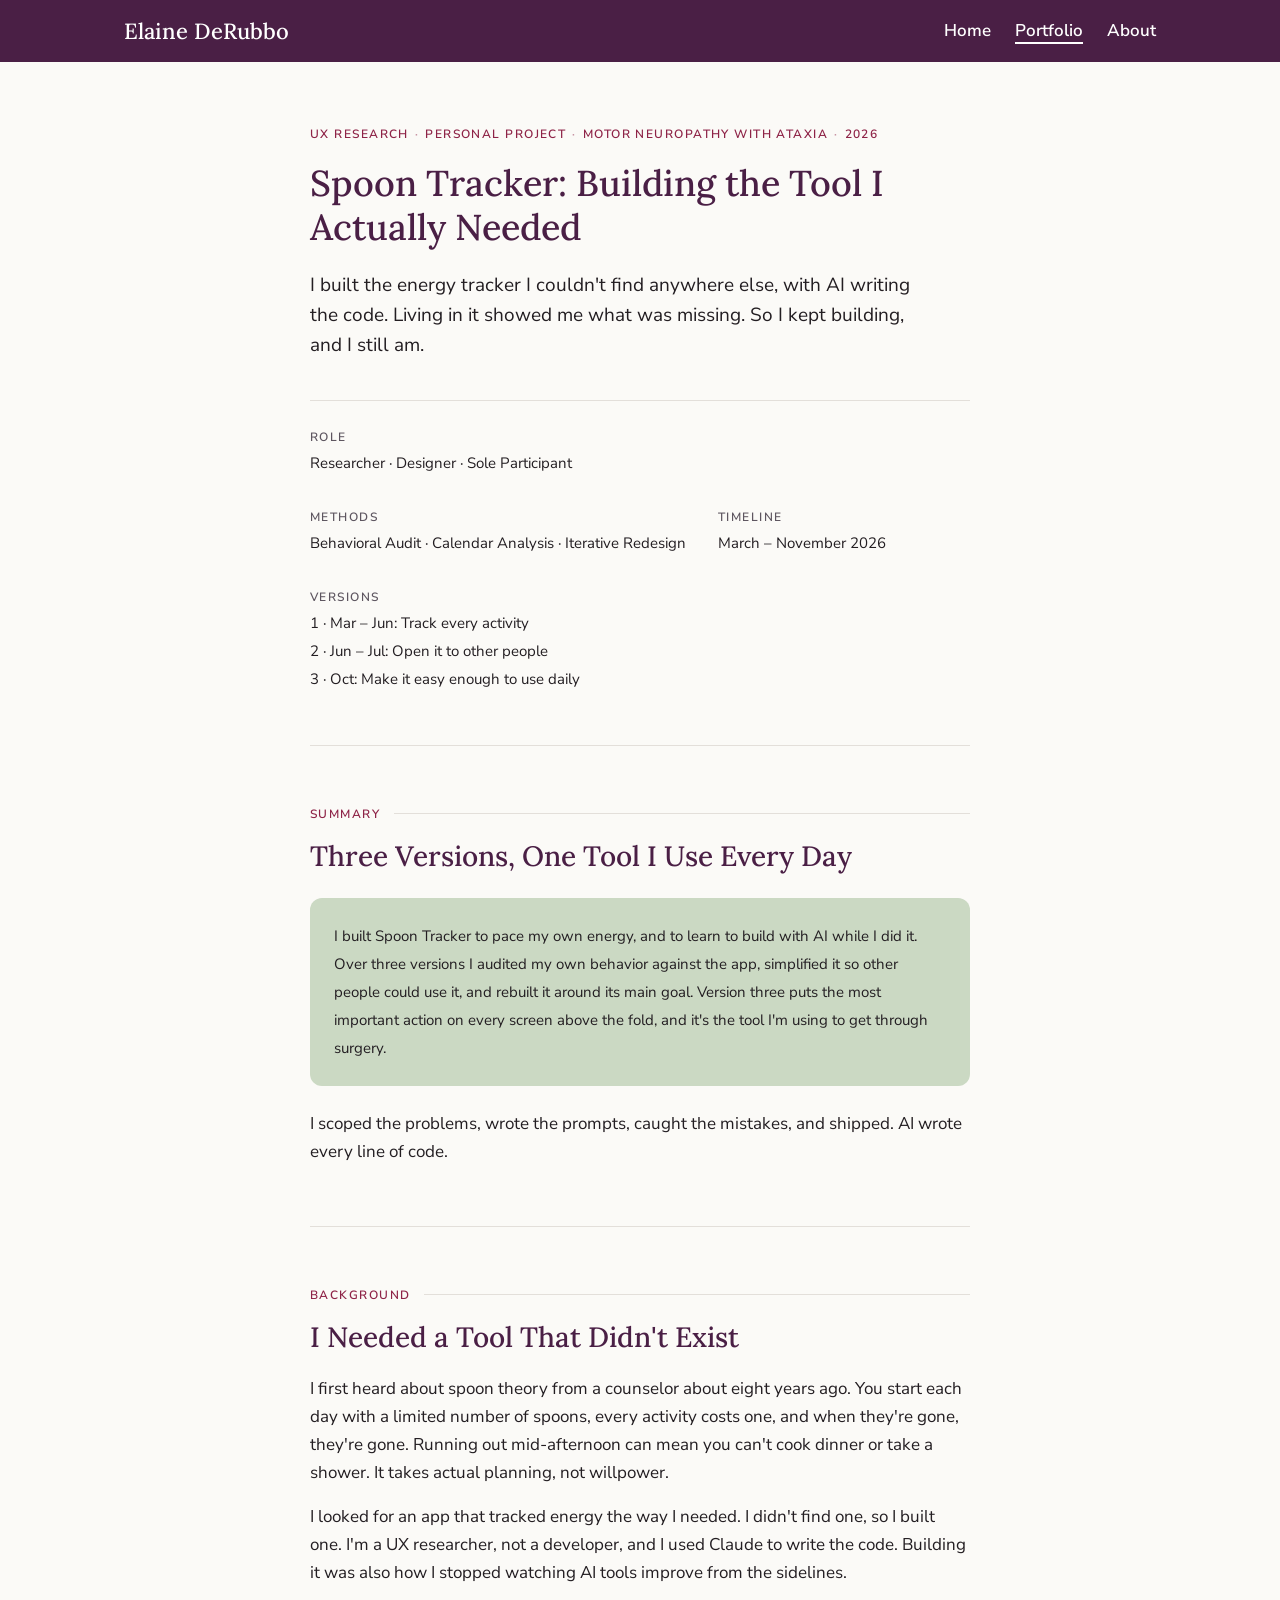
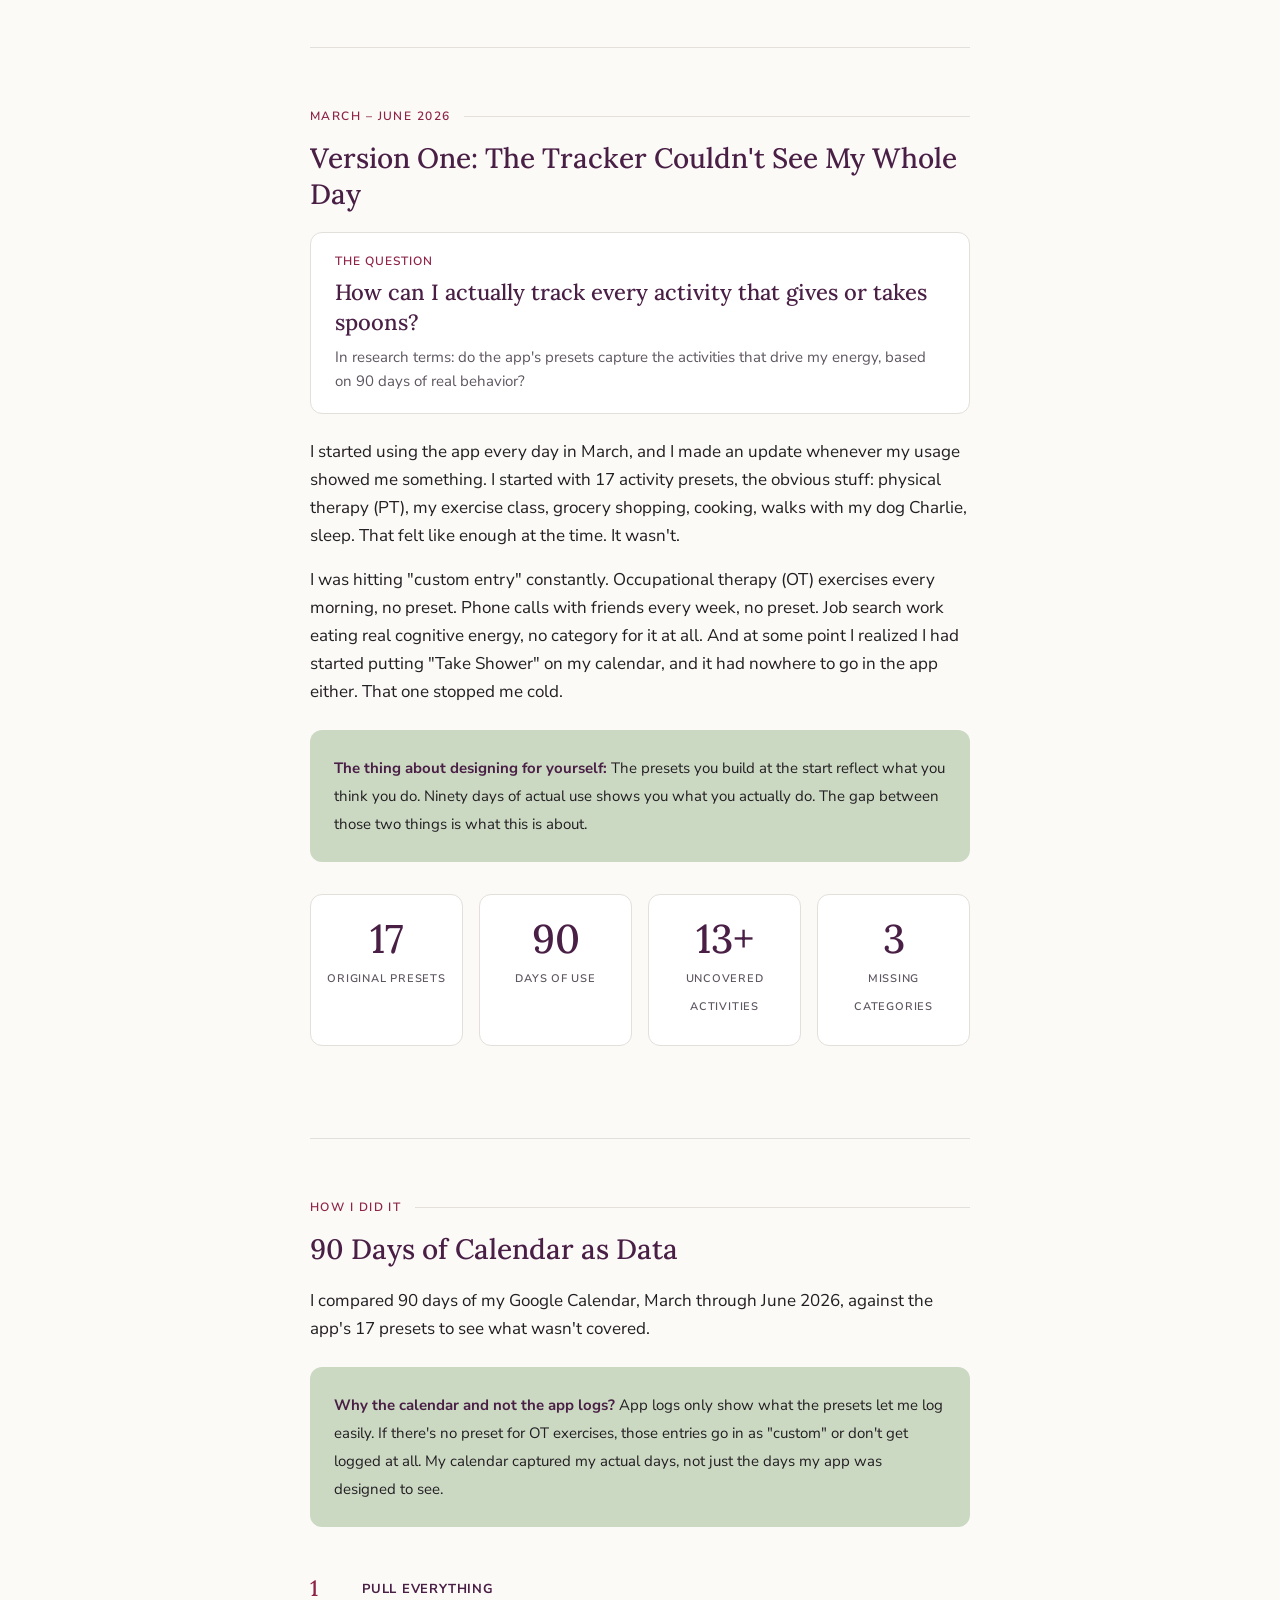
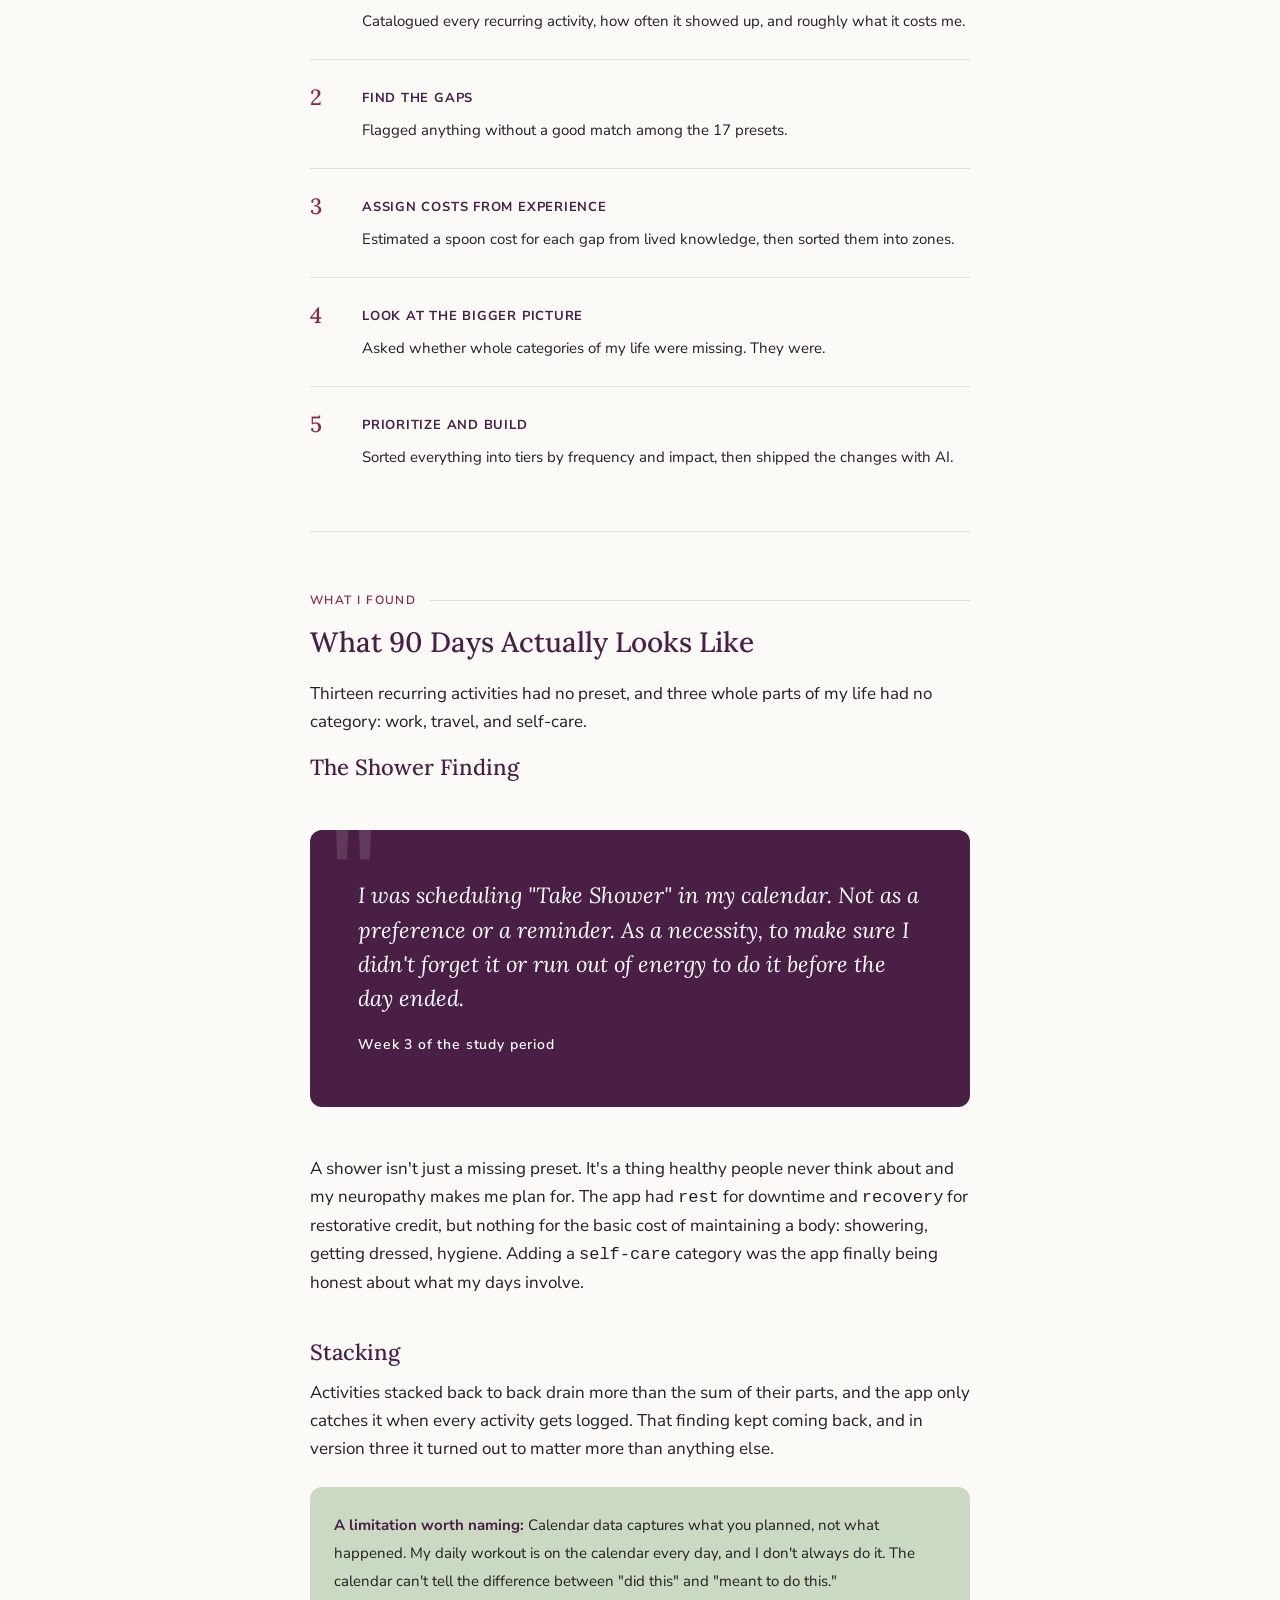
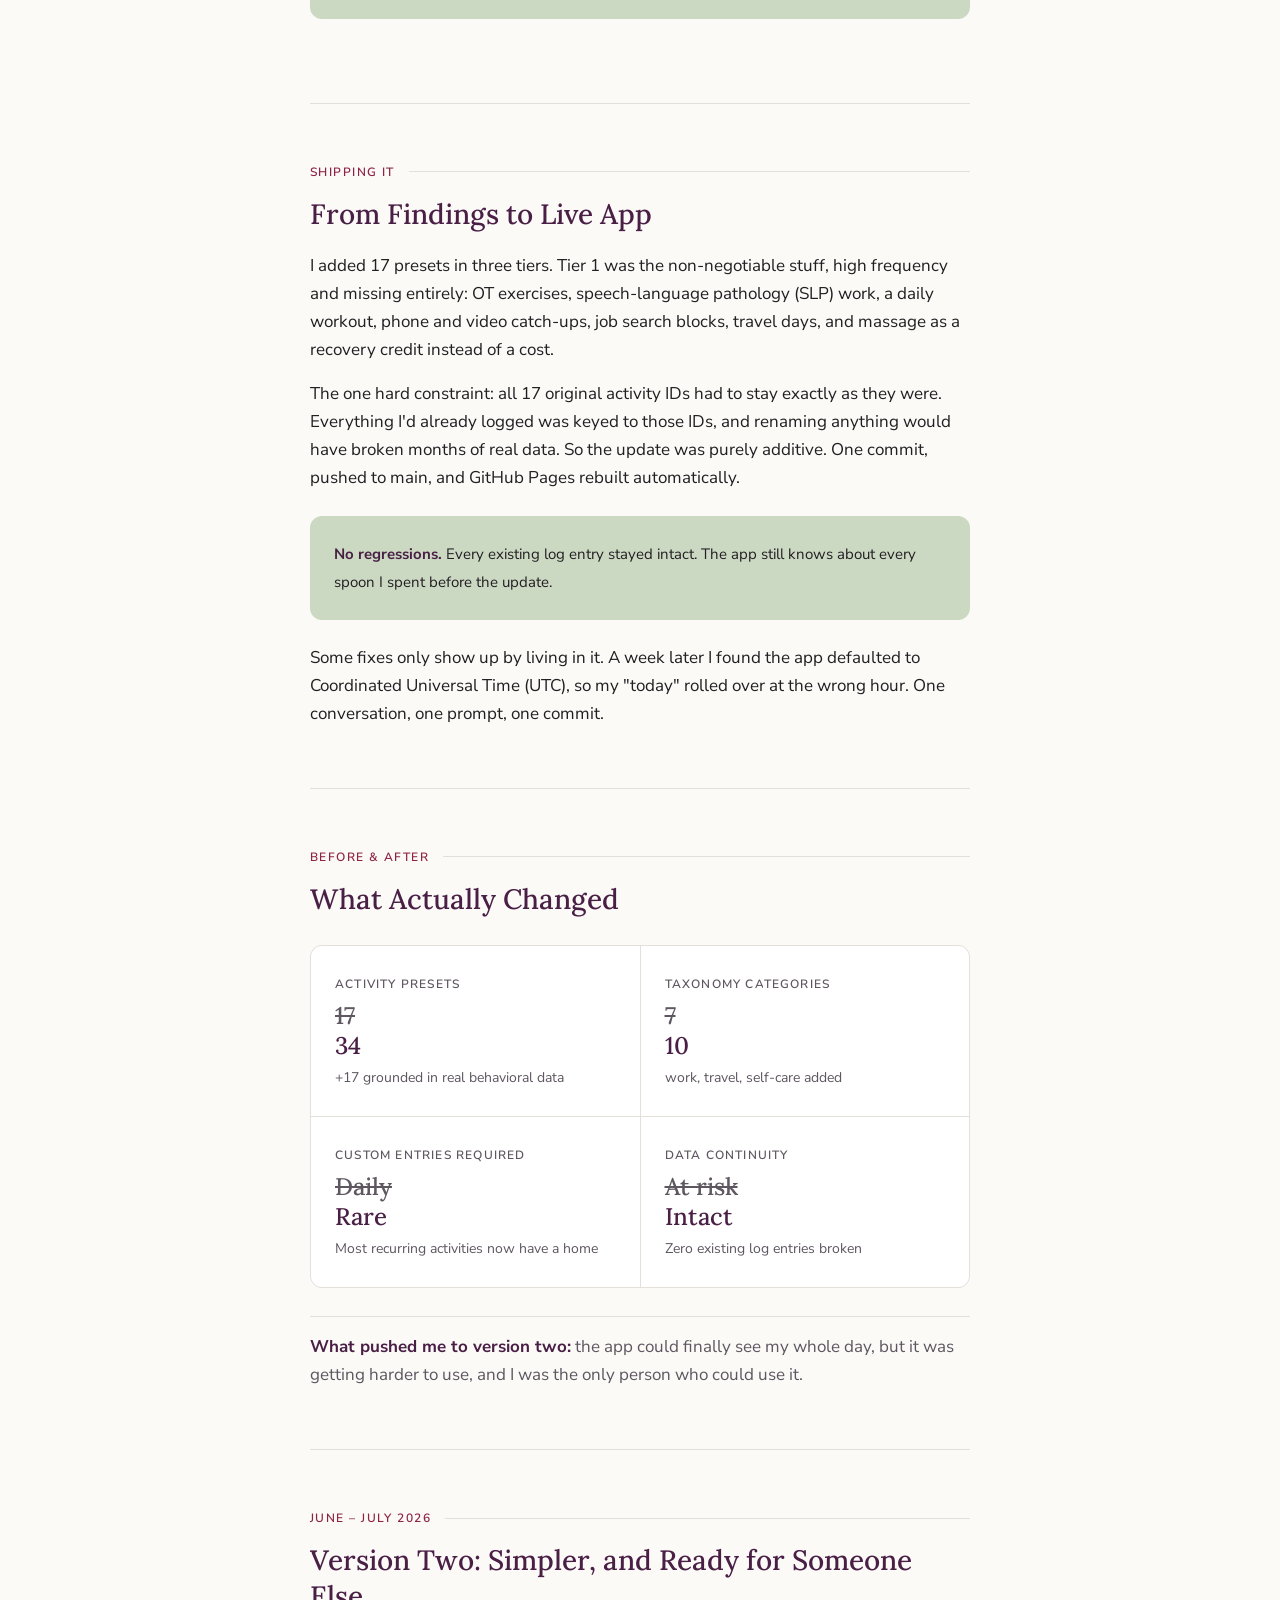
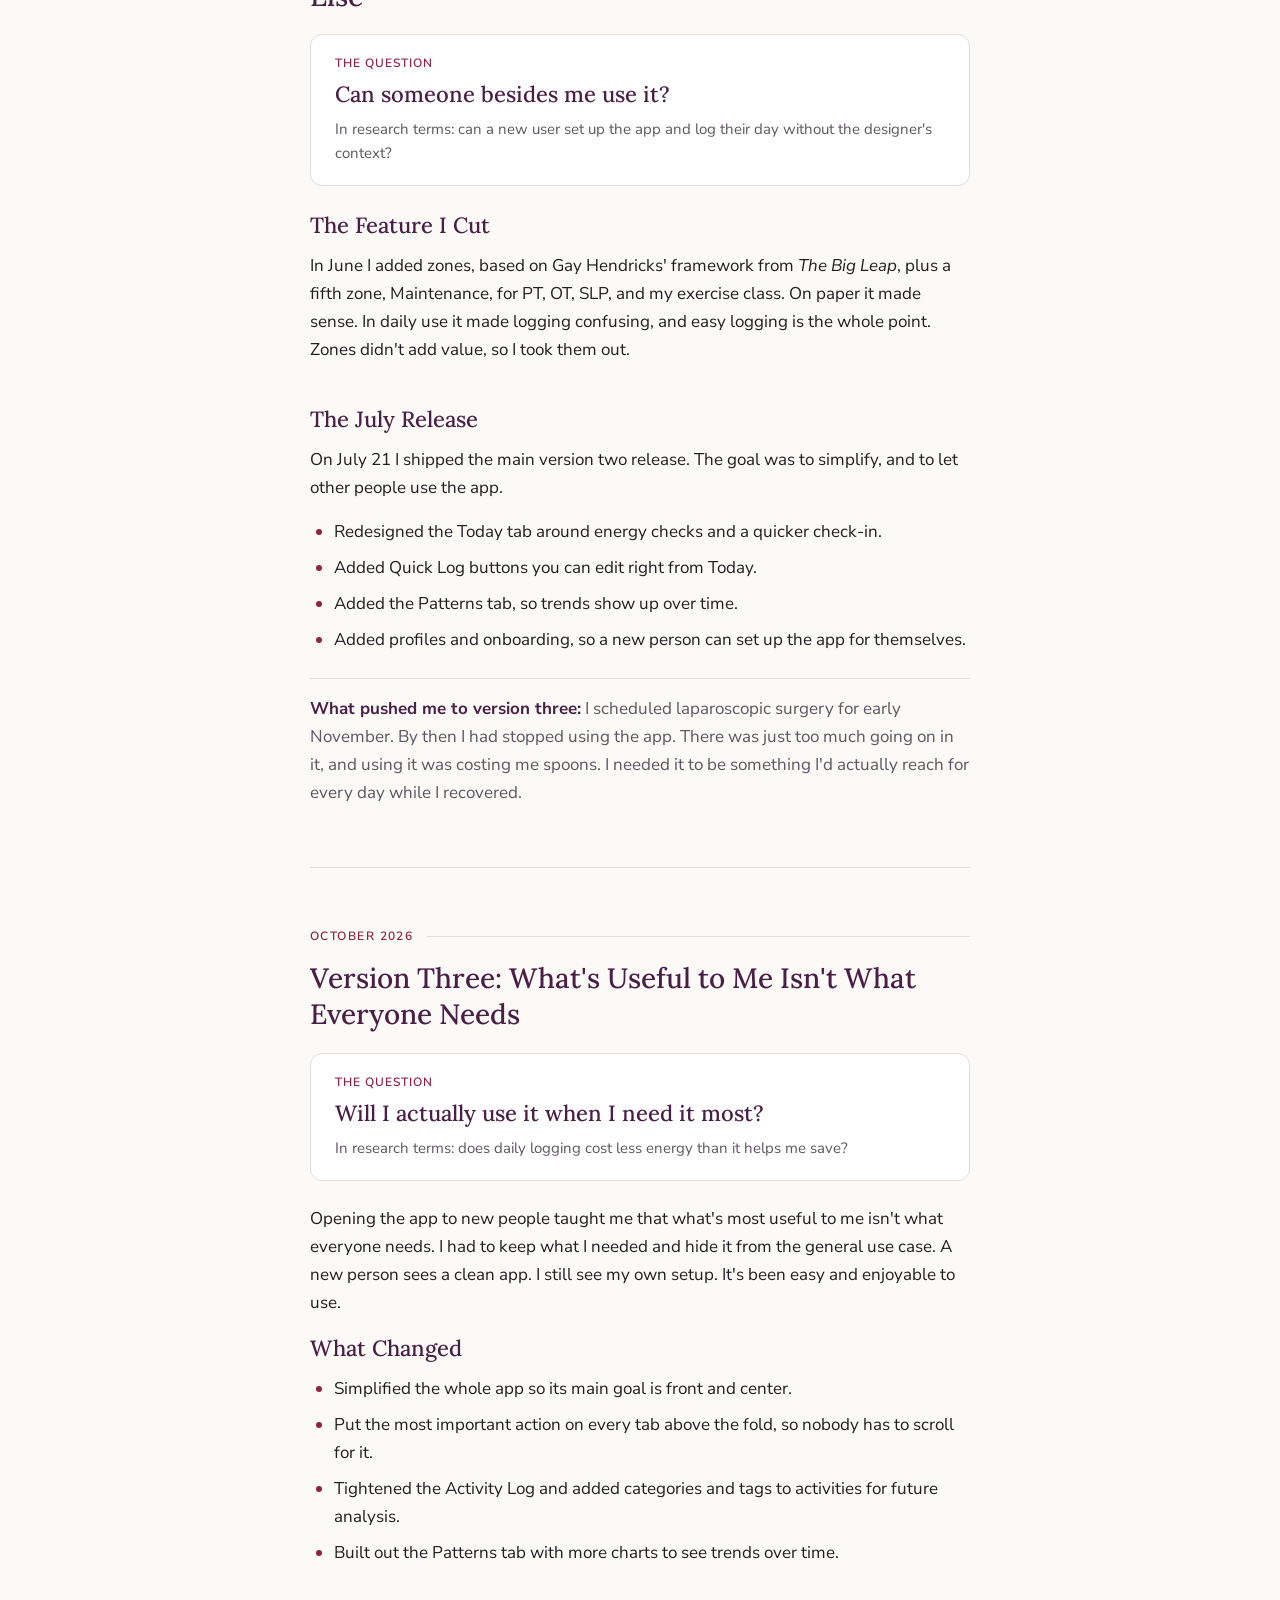
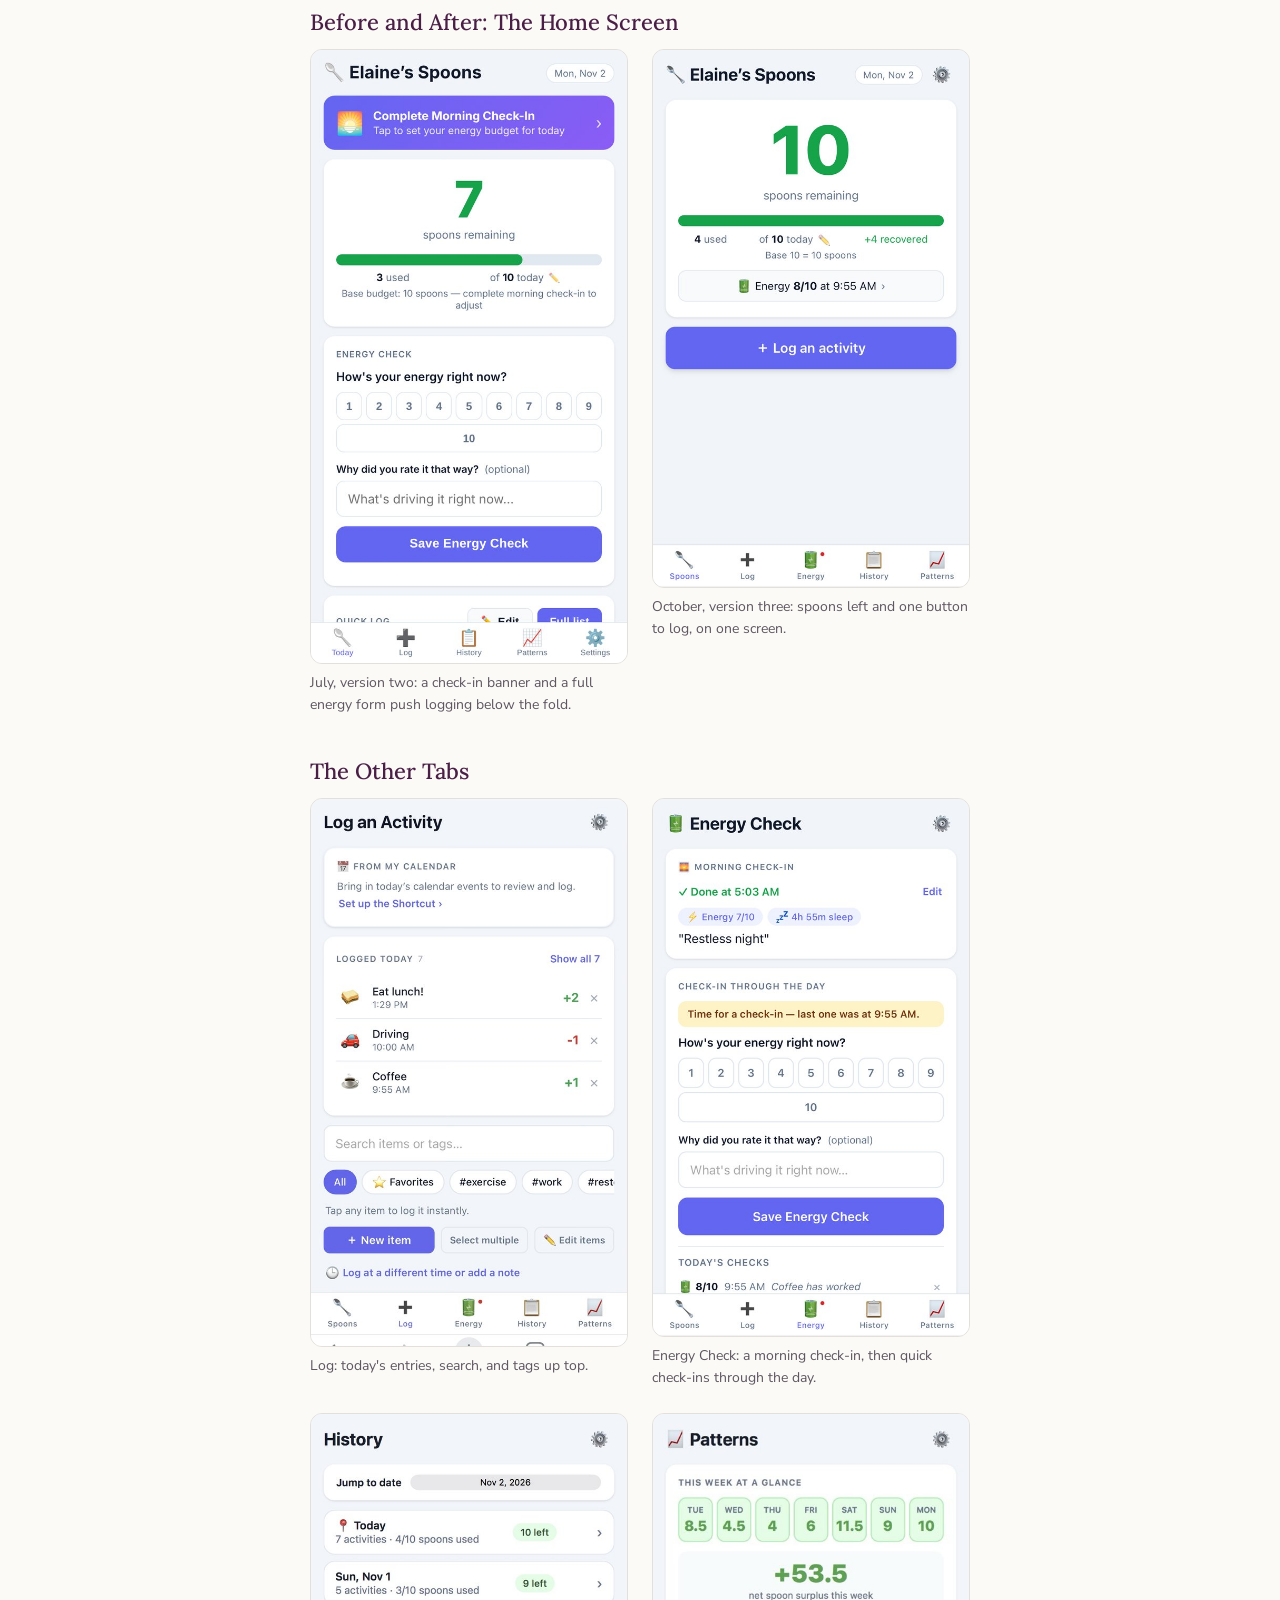
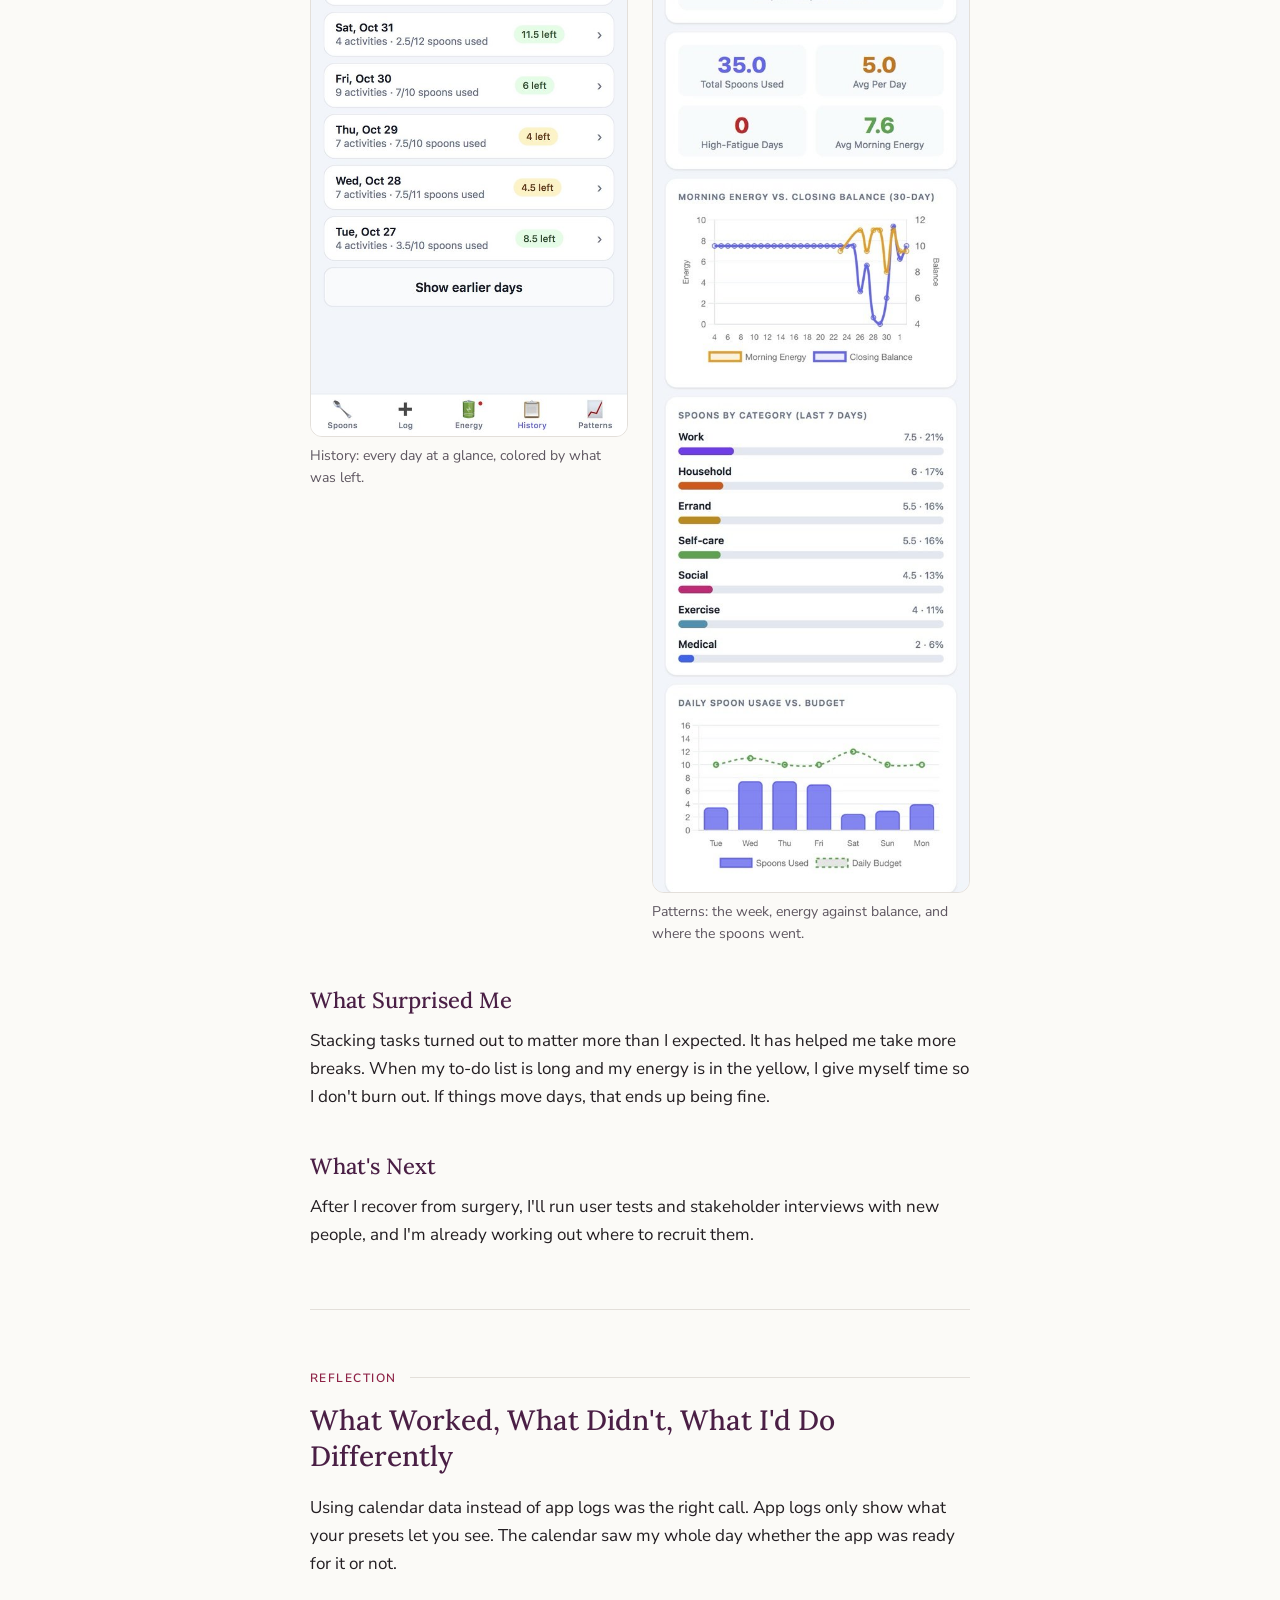
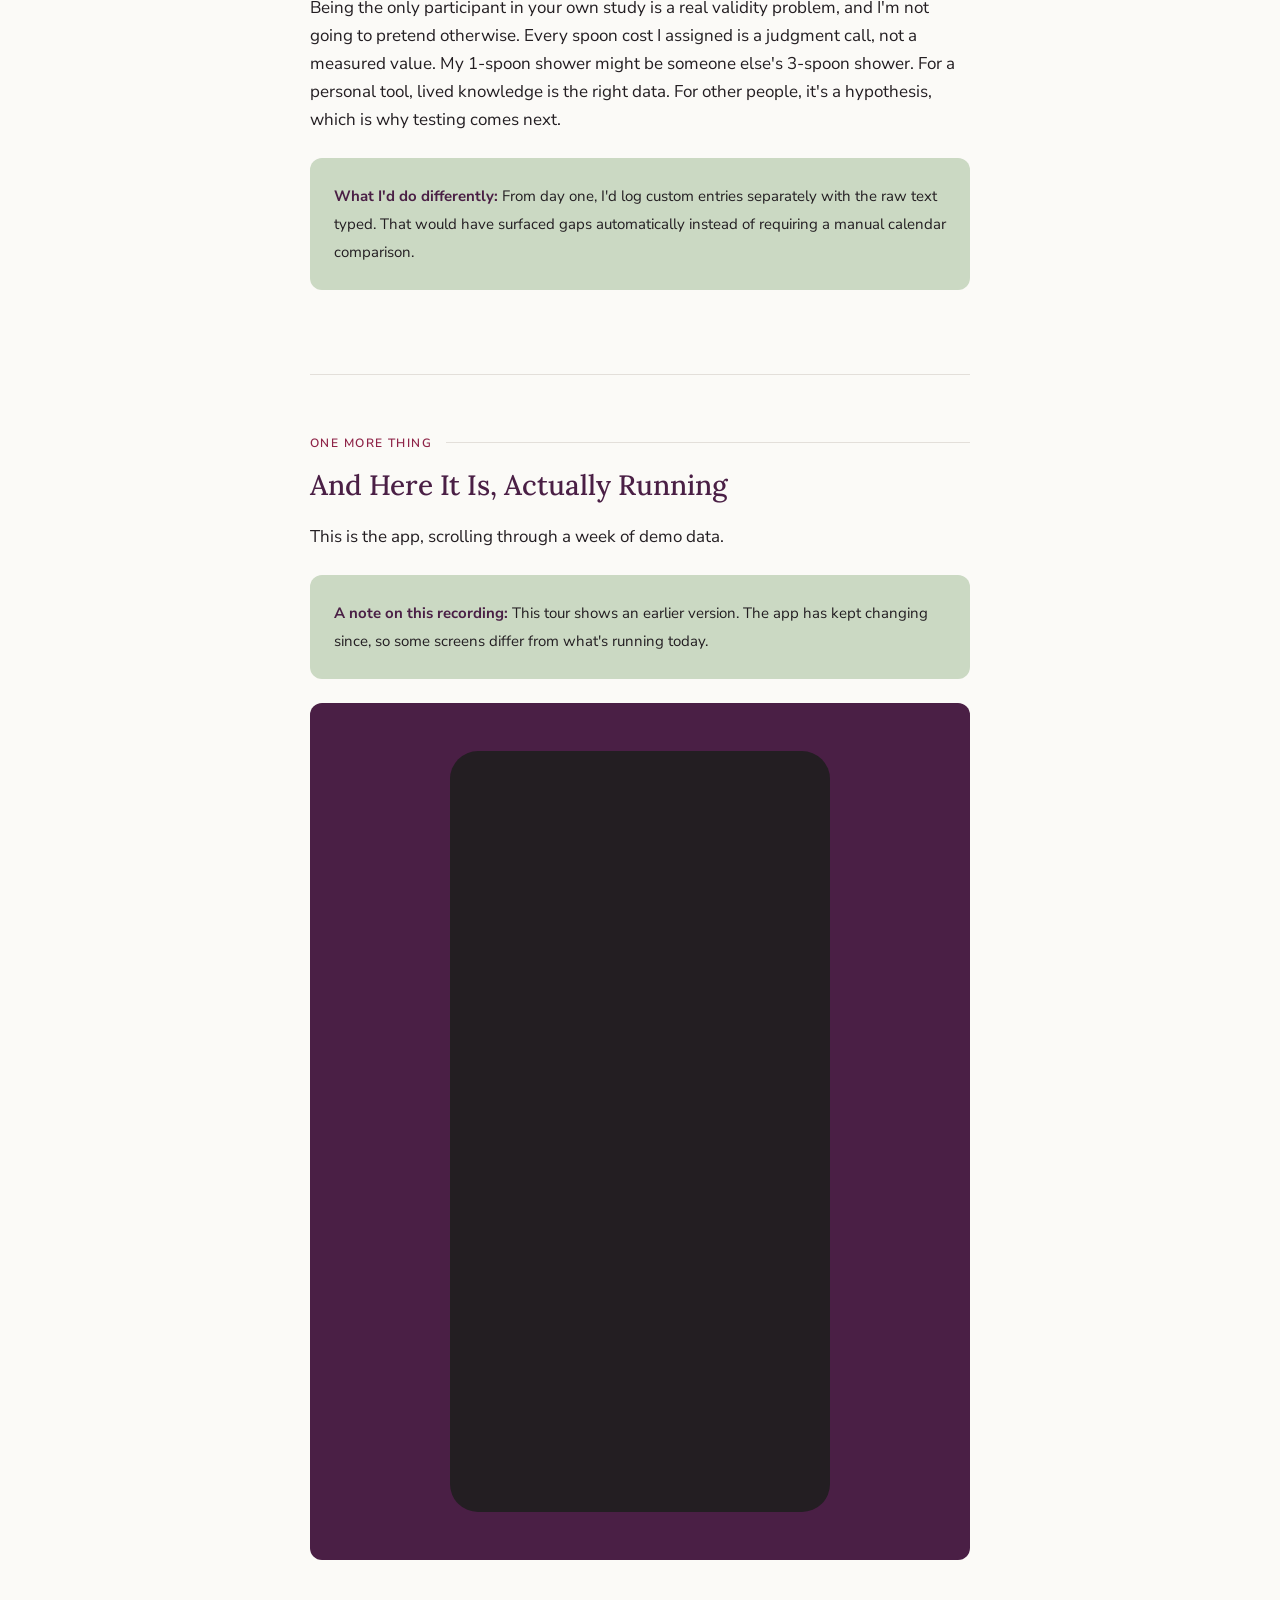
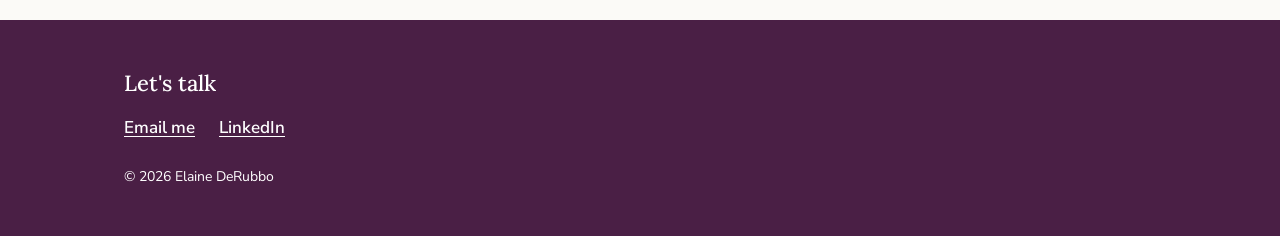
==== commit 0c0ee5ee: "Add files via upload" ====
--- a/case-study.html
+++ b/case-study.html
@@ -381,6 +381,10 @@
     .shot-grid img { display: block; width: 100%; height: auto; border: 1px solid var(--hairline); border-radius: 12px; background: #FFFFFF; }
     .shot-grid figcaption { margin-top: 8px; font-size: 14px; line-height: 22px; color: var(--muted); }
     @media (max-width: 560px) { .shot-grid { grid-template-columns: 1fr; } .shot-grid figure { max-width: 340px; } }
+    .vq { margin: 0 0 24px; padding: 20px 24px; background: #FFFFFF; border: 1px solid var(--hairline); border-radius: 12px; }
+    .vq-label { font-size: 12px; line-height: 16px; font-weight: 600; letter-spacing: 0.08em; text-transform: uppercase; color: var(--raspberry); margin-bottom: 8px; }
+    .vq-plain { font-family: 'Lora', serif; font-weight: 500; font-size: 22px; line-height: 30px; color: var(--plum); margin: 0 0 8px; }
+    .vq-formal { font-size: 15px; line-height: 24px; color: var(--muted); margin: 0; }
   </style>
 </head>
 <body>
@@ -420,7 +424,7 @@
       </div>
       <div class="meta-item">
         <label>Versions</label>
-        <span>1: Mar – Jun · 2: Jun – Jul · 3: Oct 2026</span>
+        <span>1 · Mar – Jun: Track every activity<br>2 · Jun – Jul: Open it to other people<br>3 · Oct: Make it easy enough to use daily</span>
       </div>
     </div>
   </header>
@@ -448,6 +452,11 @@
 <section id="problem">
   <div class="section-label">March – June 2026</div>
   <h2>Version One: The Tracker Couldn't See My Whole Day</h2>
+  <div class="vq">
+    <div class="vq-label">The question</div>
+    <p class="vq-plain">How can I actually track every activity that gives or takes spoons?</p>
+    <p class="vq-formal">In research terms: do the app's presets capture the activities that drive my energy, based on 90 days of real behavior?</p>
+  </div>
   <p>I started using the app every day in March, and I made an update whenever my usage showed me something. I started with 17 activity presets, the obvious stuff: physical therapy (PT), my exercise class, grocery shopping, cooking, walks with my dog Charlie, sleep. That felt like enough at the time. It wasn't.</p>
   <p>I was hitting "custom entry" constantly. Occupational therapy (OT) exercises every morning, no preset. Phone calls with friends every week, no preset. Job search work eating real cognitive energy, no category for it at all. And at some point I realized I had started putting "Take Shower" on my calendar, and it had nowhere to go in the app either. That one stopped me cold.</p>
   <div class="callout">
@@ -459,16 +468,6 @@
     <div class="stat-card"><div class="num">13+</div><div class="label">Uncovered activities</div></div>
     <div class="stat-card"><div class="num">3</div><div class="label">Missing categories</div></div>
   </div>
-</section>
-
-<section id="rqs">
-  <div class="section-label">Research Questions</div>
-  <h2>What I Needed to Figure Out</h2>
-  <ul class="rq-list">
-    <li><p>What am I actually doing every week that the app has no preset for, and how often is it happening?</p></li>
-    <li><p>Are there patterns in how I use energy (stacking activities, things that feel similar but cost differently) that the app isn't capturing?</p></li>
-    <li><p>What should I add first, and what should each new activity cost?</p></li>
-  </ul>
 </section>
 
 <section id="method">
@@ -530,6 +529,11 @@
 <section id="phase2">
   <div class="section-label">June – July 2026</div>
   <h2>Version Two: Simpler, and Ready for Someone Else</h2>
+  <div class="vq">
+    <div class="vq-label">The question</div>
+    <p class="vq-plain">Can someone besides me use it?</p>
+    <p class="vq-formal">In research terms: can a new user set up the app and log their day without the designer's context?</p>
+  </div>
   <h3>The Feature I Cut</h3>
   <p>In June I added zones, based on Gay Hendricks' framework from <em>The Big Leap</em>, plus a fifth zone, Maintenance, for PT, OT, SLP, and my exercise class. On paper it made sense. In daily use it made logging confusing, and easy logging is the whole point. Zones didn't add value, so I took them out.</p>
   <h3>The July Release</h3>
@@ -546,6 +550,11 @@
 <section id="coda">
   <div class="section-label">October 2026</div>
   <h2>Version Three: What's Useful to Me Isn't What Everyone Needs</h2>
+  <div class="vq">
+    <div class="vq-label">The question</div>
+    <p class="vq-plain">Will I actually use it when I need it most?</p>
+    <p class="vq-formal">In research terms: does daily logging cost less energy than it helps me save?</p>
+  </div>
   <p>Opening the app to new people taught me that what's most useful to me isn't what everyone needs. I had to keep what I needed and hide it from the general use case. A new person sees a clean app. I still see my own setup. It's been easy and enjoyable to use.</p>
   <h3>What Changed</h3>
   <ul class="change-list">
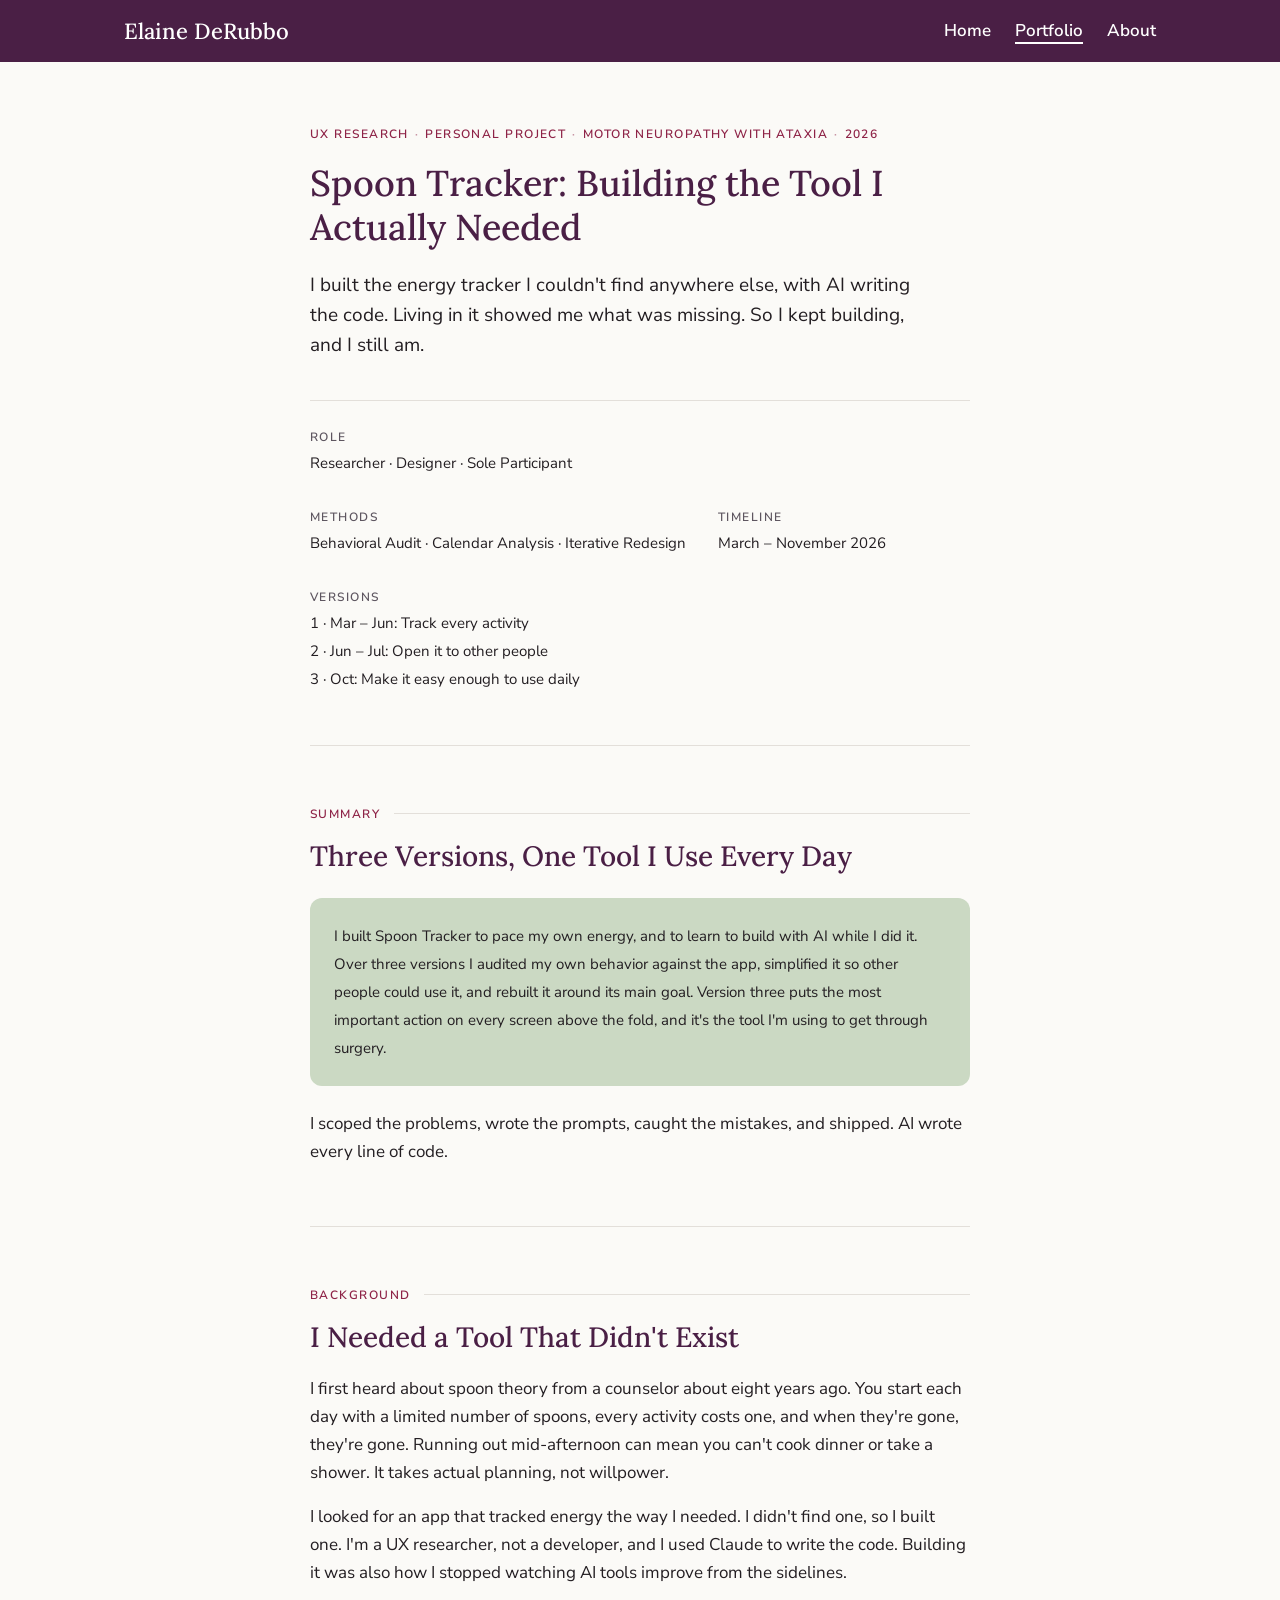
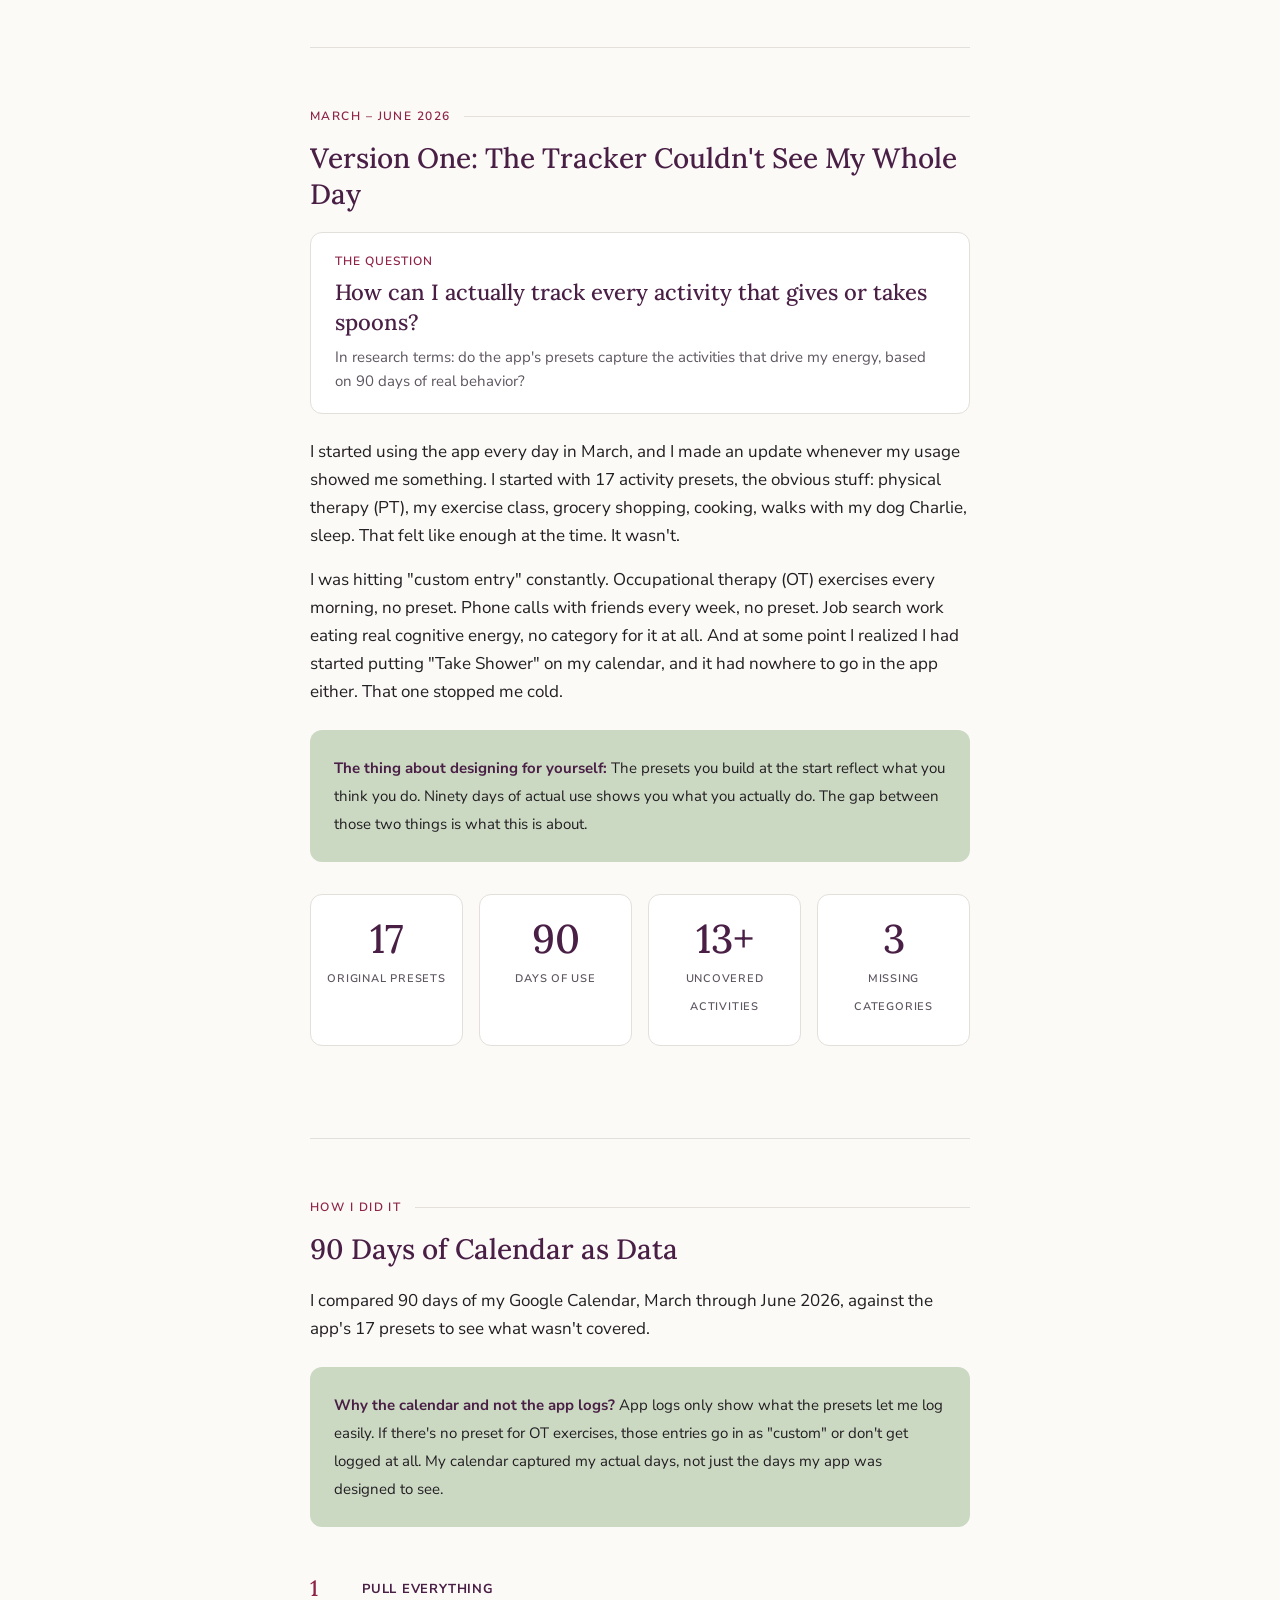
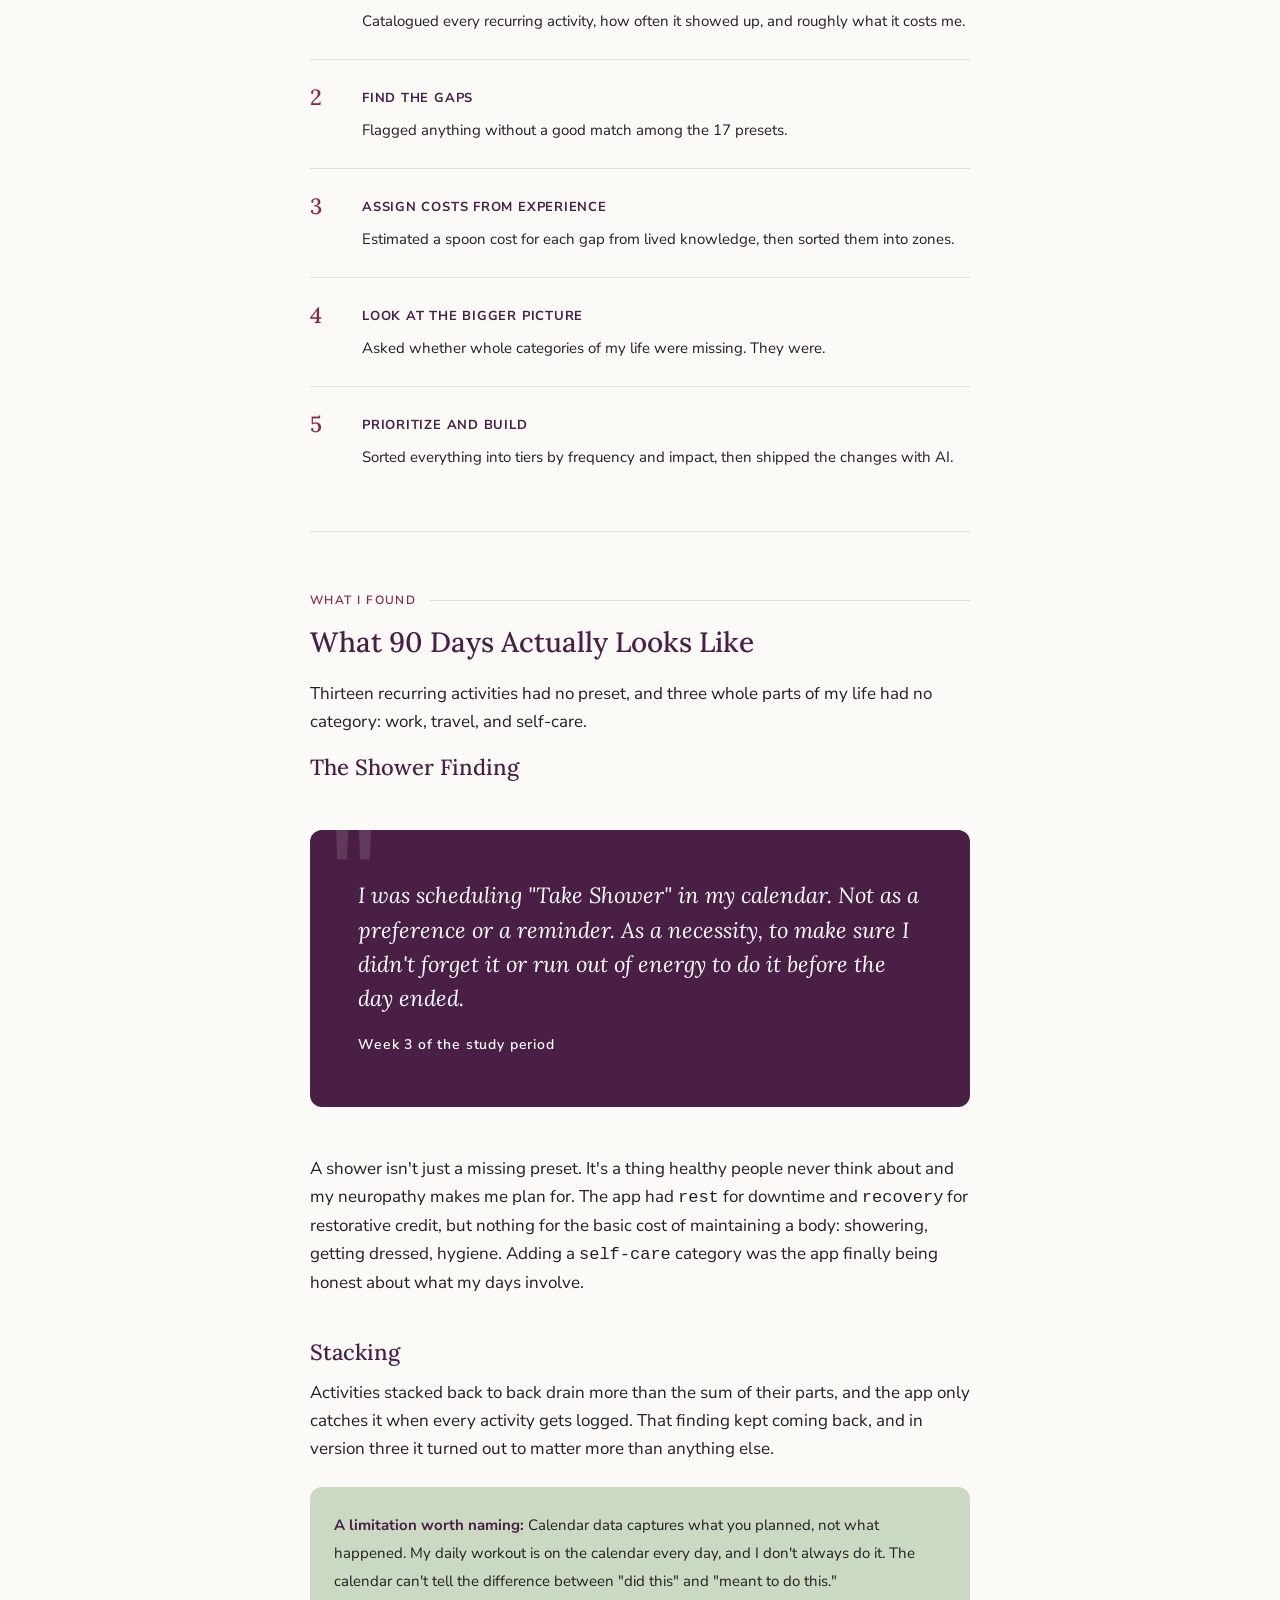
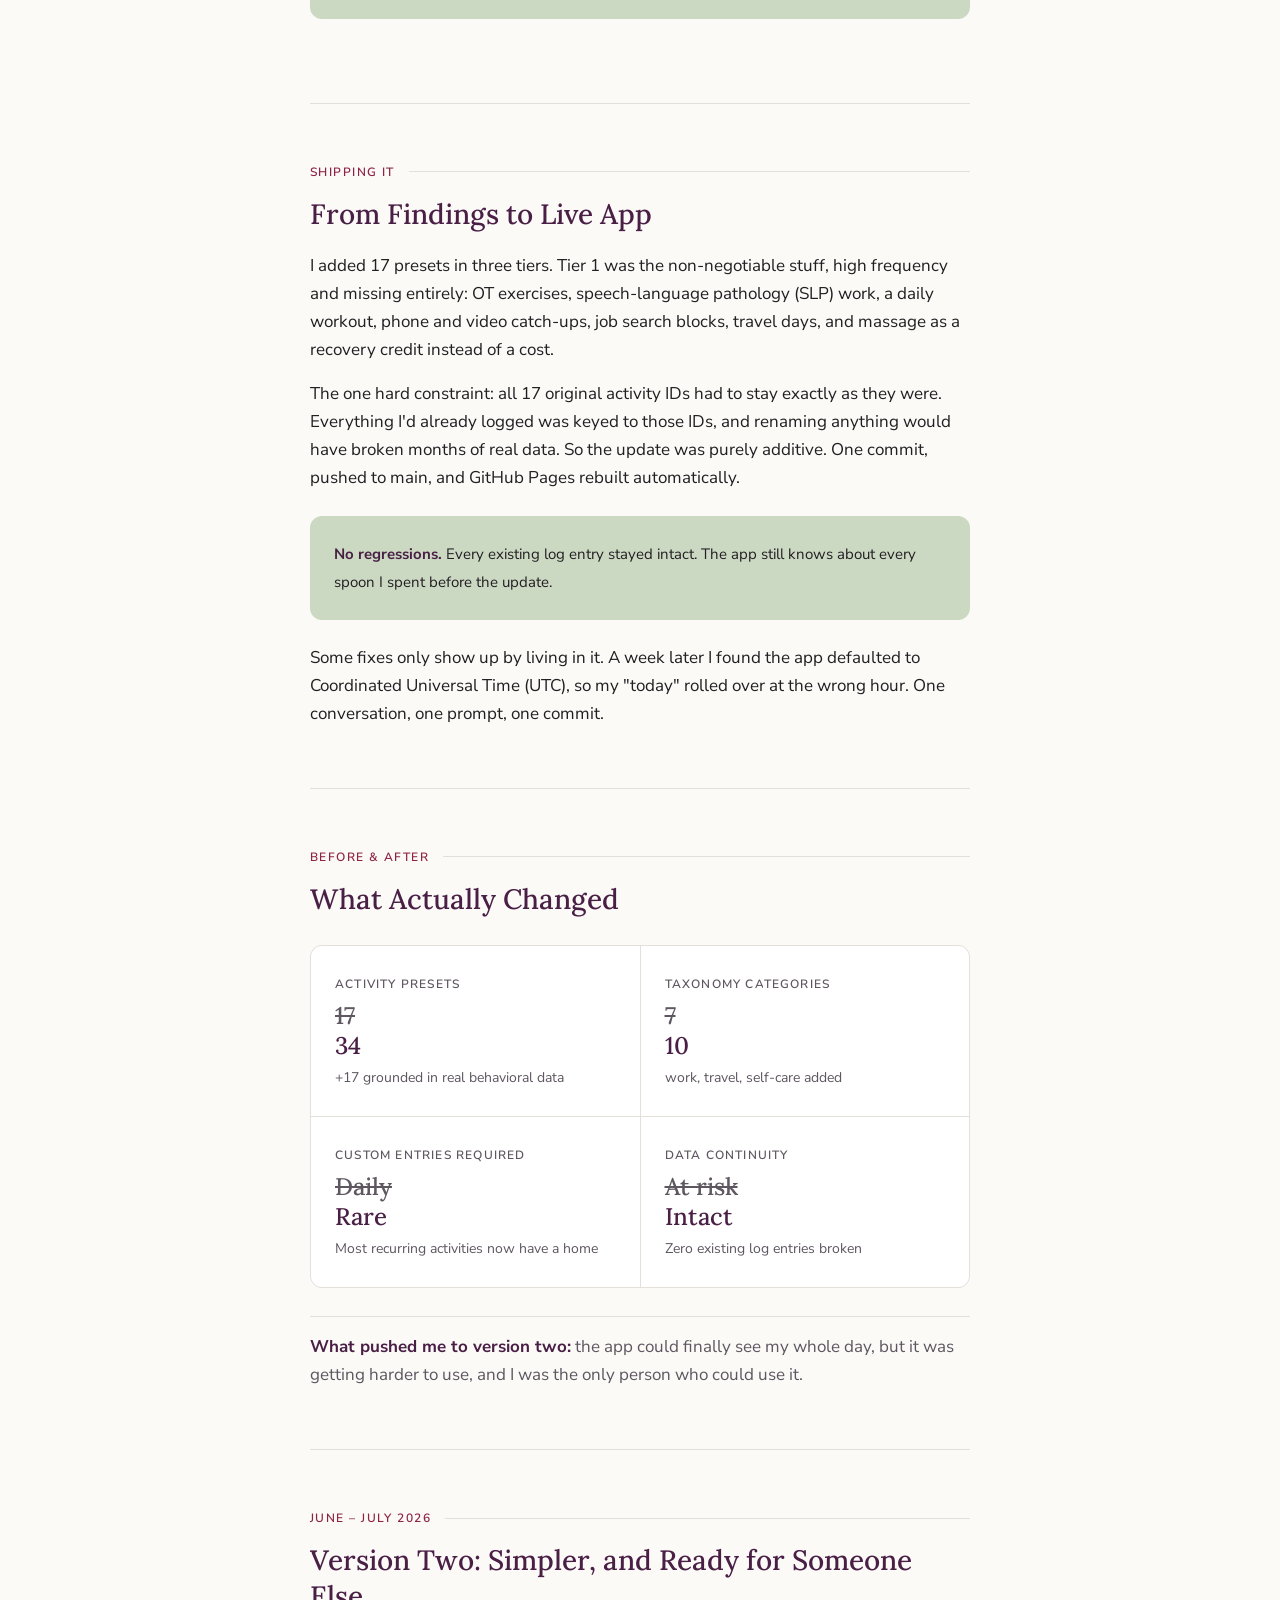
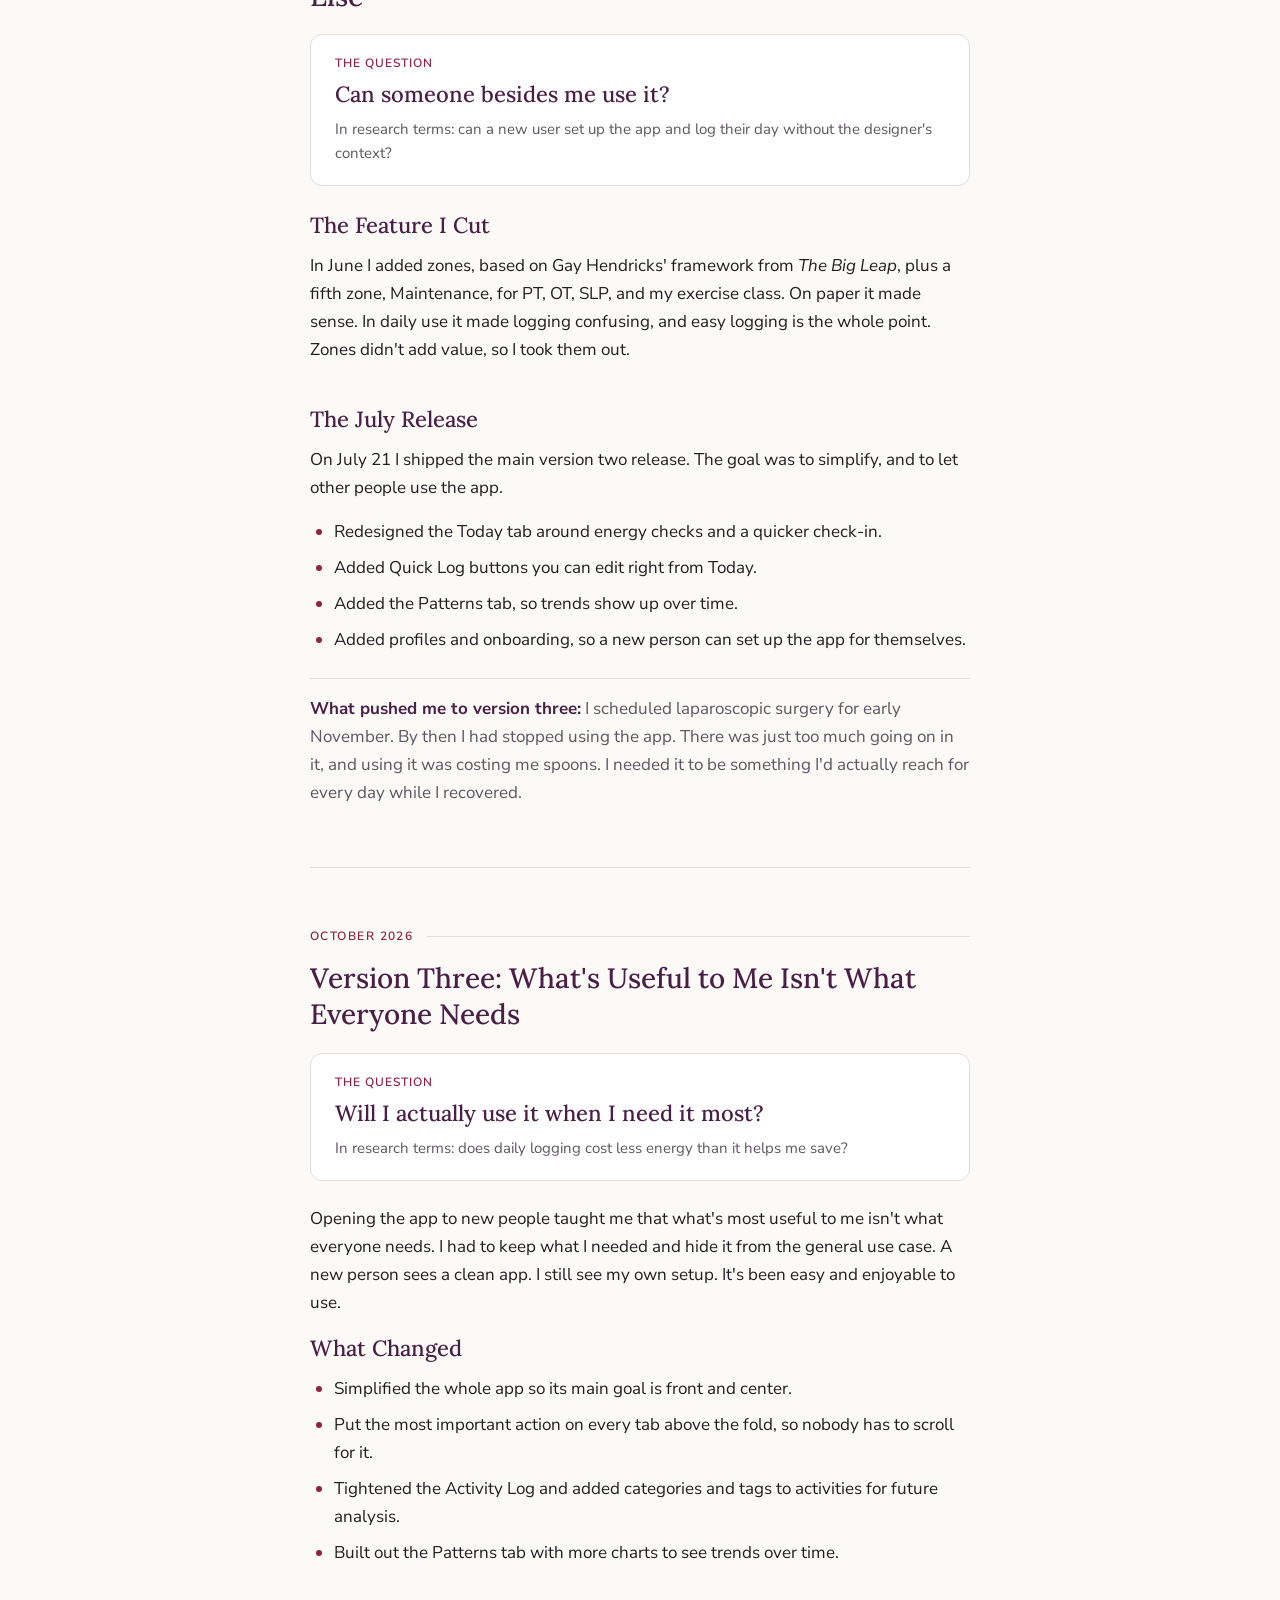
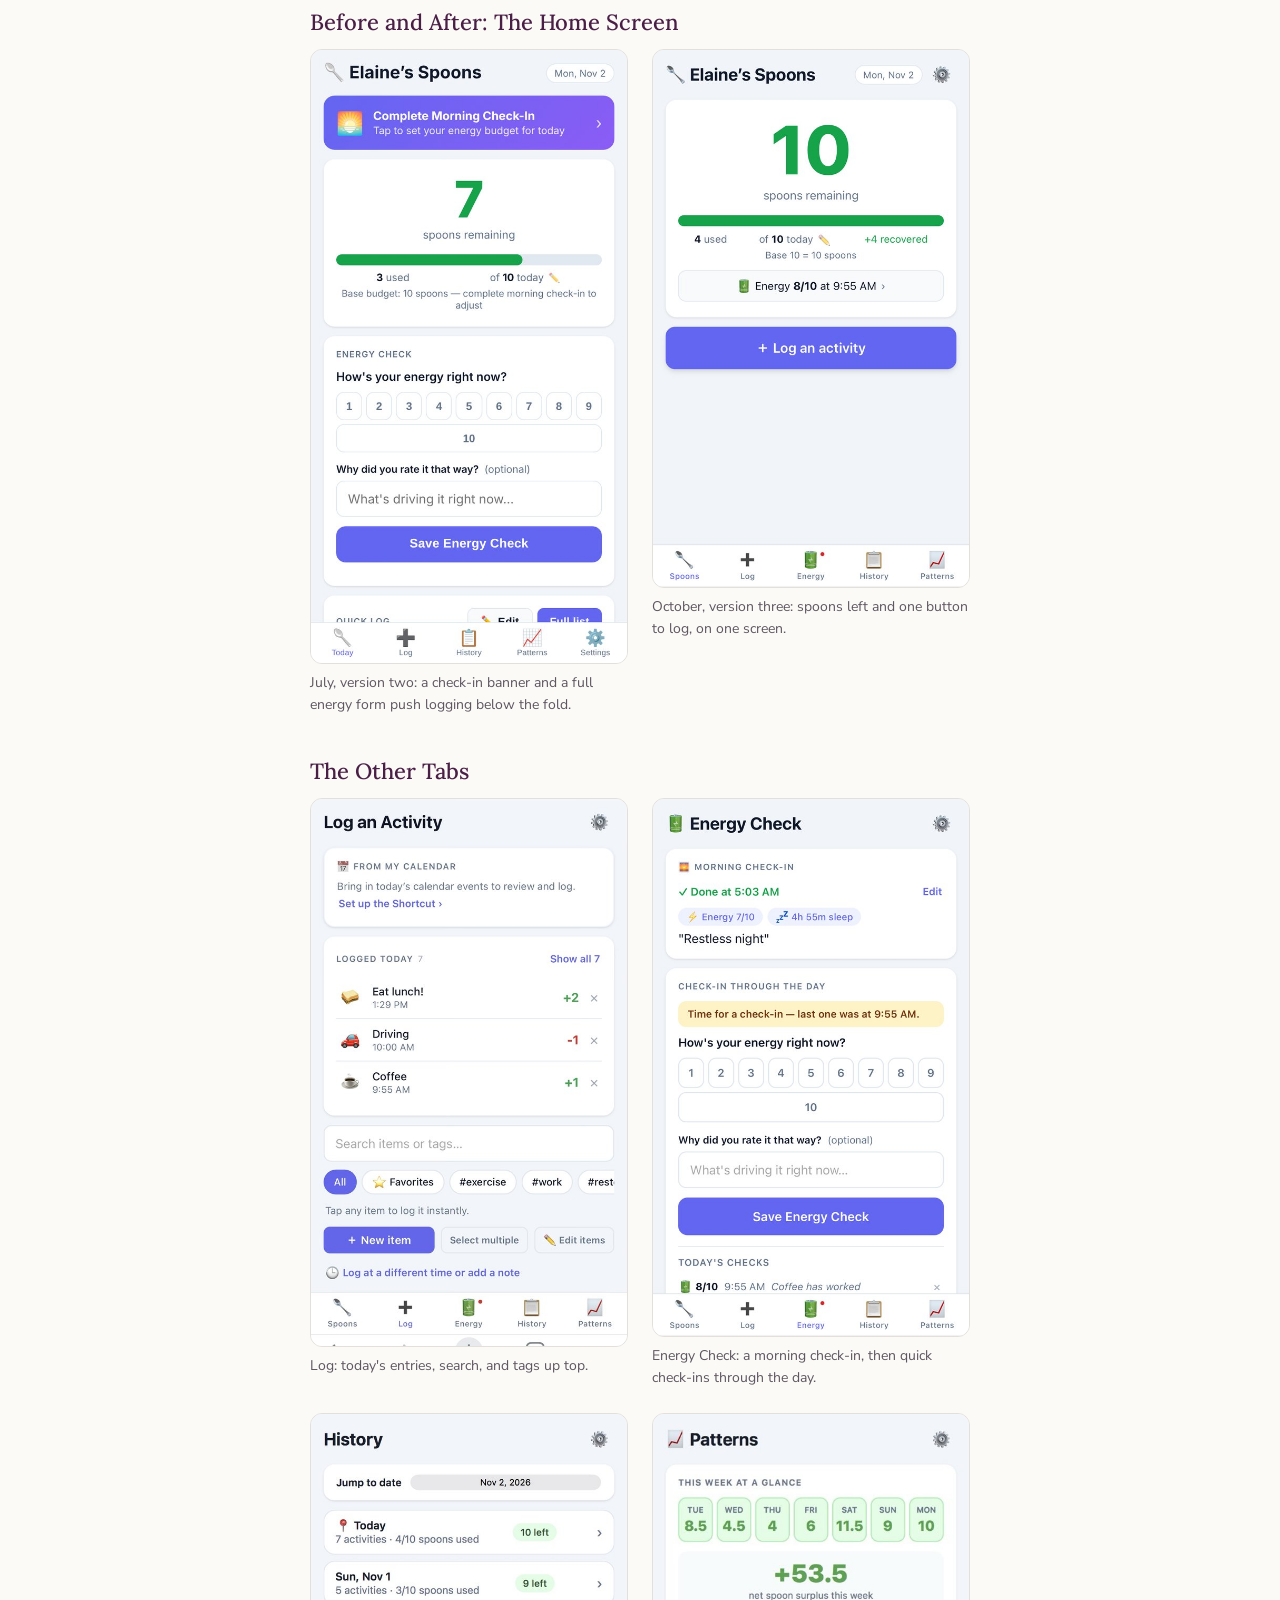
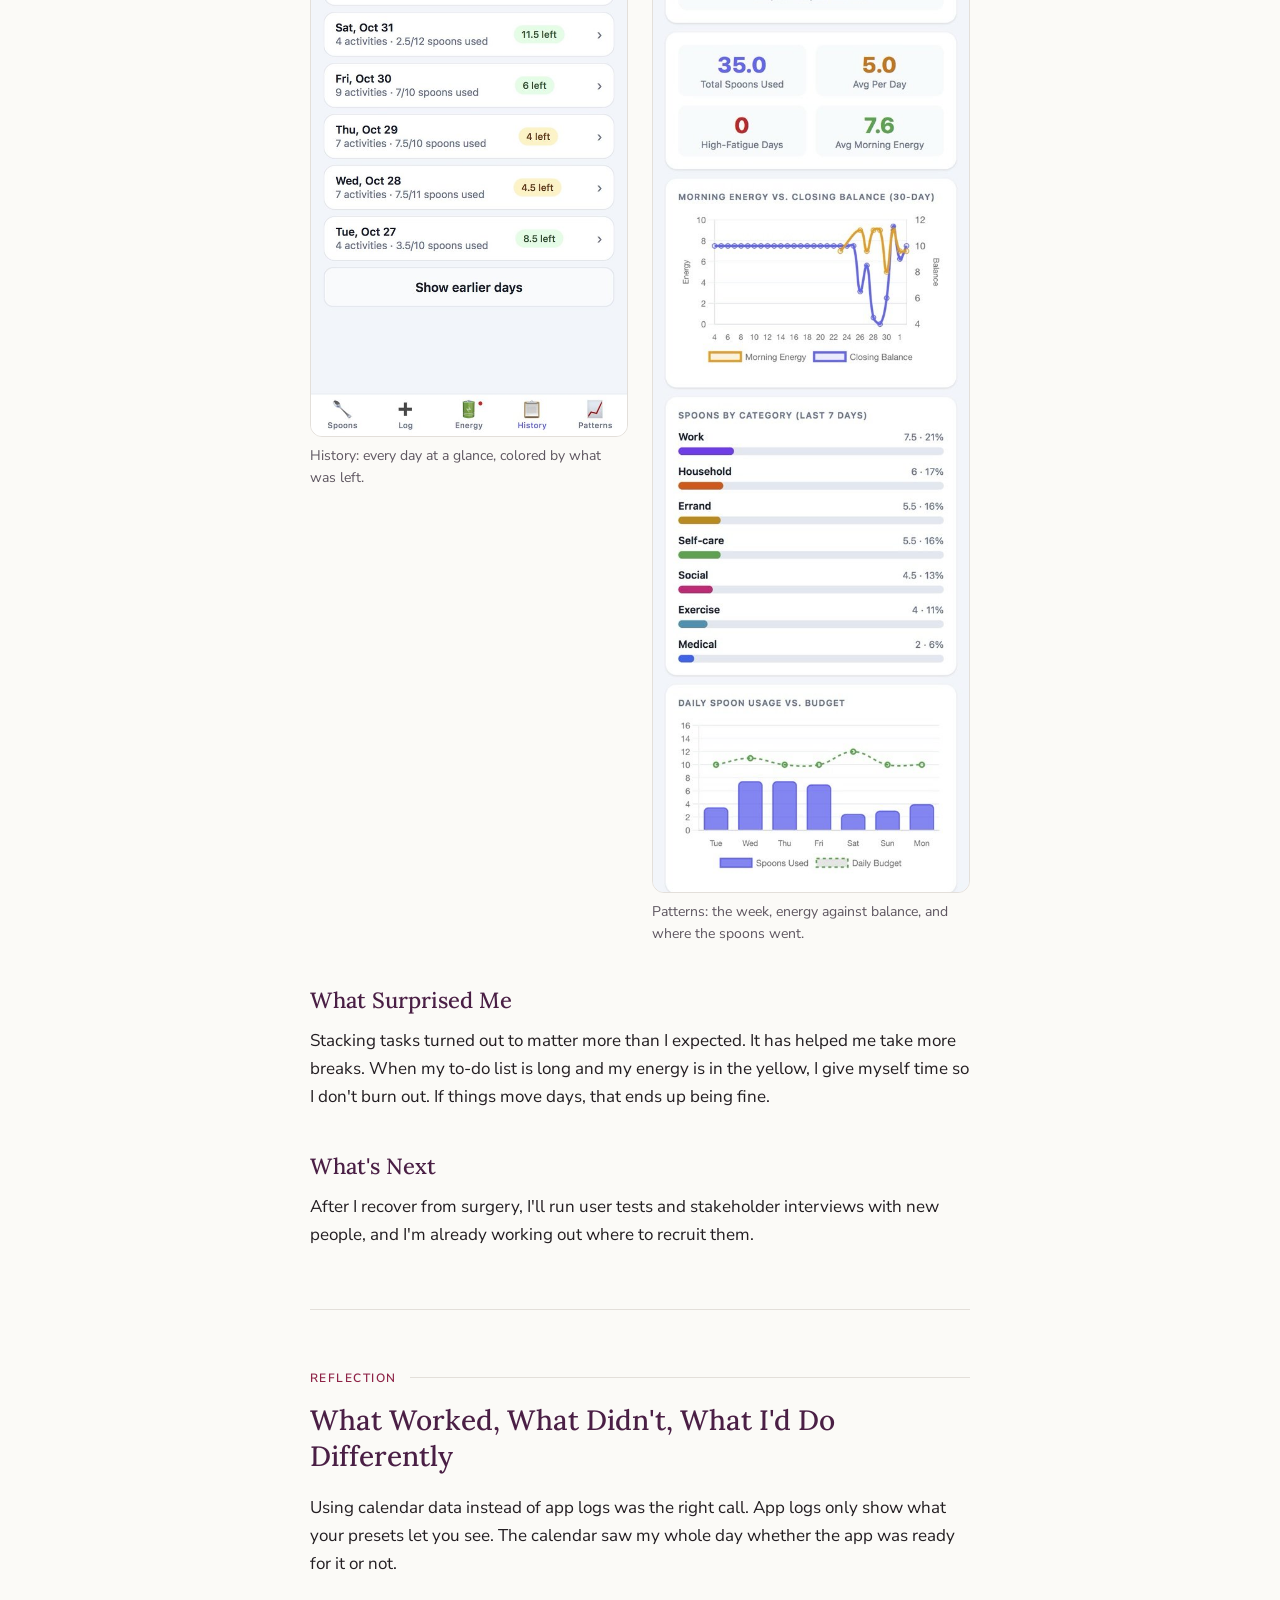
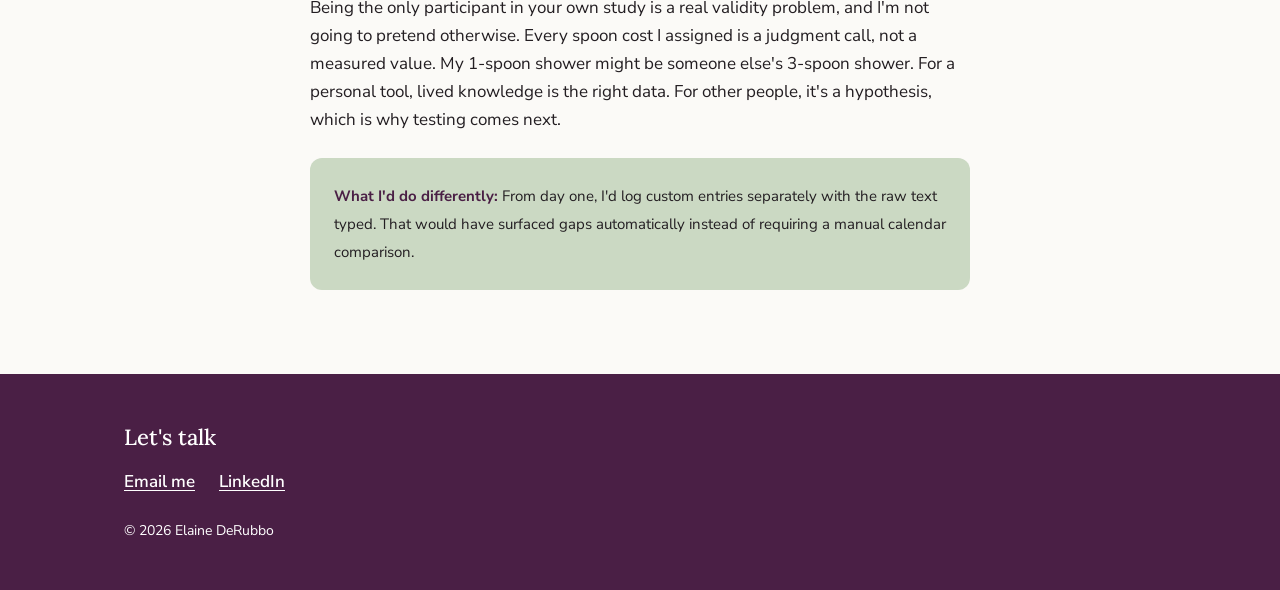
==== commit 2fe12429: "Add files via upload" ====
--- a/case-study.html
+++ b/case-study.html
@@ -565,15 +565,15 @@
   </ul>
   <h3>Before and After: The Home Screen</h3>
   <div class="shot-grid">
-    <figure><img src="v2-spoons-july.jpg" width="600" height="1164" loading="lazy" alt="July home screen: a morning check-in banner, spoons remaining, a full energy check form, and the Quick Log list starting below the fold."><figcaption>July, version two: a check-in banner and a full energy form push logging below the fold.</figcaption></figure>
-    <figure><img src="v3-spoons.jpg" width="600" height="1020" loading="lazy" alt="October home screen: spoons remaining in large green type, used and recovered counts, the latest energy check, and one large Log an activity button."><figcaption>October, version three: spoons left and one button to log, on one screen.</figcaption></figure>
+    <figure><img src="images/v2-spoons-july.jpg" width="600" height="1164" loading="lazy" alt="July home screen: a morning check-in banner, spoons remaining, a full energy check form, and the Quick Log list starting below the fold."><figcaption>July, version two: a check-in banner and a full energy form push logging below the fold.</figcaption></figure>
+    <figure><img src="images/v3-spoons.jpg" width="600" height="1020" loading="lazy" alt="October home screen: spoons remaining in large green type, used and recovered counts, the latest energy check, and one large Log an activity button."><figcaption>October, version three: spoons left and one button to log, on one screen.</figcaption></figure>
   </div>
   <h3>The Other Tabs</h3>
   <div class="shot-grid">
-    <figure><img src="v3-log.jpg" width="600" height="1039" loading="lazy" alt="Log an Activity screen: a calendar import option, today's logged activities with spoon costs and credits, a search box, tag filters, and a New item button."><figcaption>Log: today's entries, search, and tags up top.</figcaption></figure>
-    <figure><img src="v3-energy-check.jpg" width="600" height="1020" loading="lazy" alt="Energy Check screen: a completed morning check-in, a prompt for the next check-in, a 1 to 10 energy scale, an optional note, and a Save Energy Check button."><figcaption>Energy Check: a morning check-in, then quick check-ins through the day.</figcaption></figure>
-    <figure><img src="v3-history.jpg" width="600" height="1182" loading="lazy" alt="History screen: a list of recent days, each with activities logged, spoons used, and spoons left in a green or yellow pill."><figcaption>History: every day at a glance, colored by what was left.</figcaption></figure>
-    <figure><img src="v3-patterns.jpg" width="506" height="1726" loading="lazy" alt="Patterns screen: the week at a glance, weekly totals, a 30-day chart of morning energy against closing balance, spoons by category, and daily spoons used against budget."><figcaption>Patterns: the week, energy against balance, and where the spoons went.</figcaption></figure>
+    <figure><img src="images/v3-log.jpg" width="600" height="1039" loading="lazy" alt="Log an Activity screen: a calendar import option, today's logged activities with spoon costs and credits, a search box, tag filters, and a New item button."><figcaption>Log: today's entries, search, and tags up top.</figcaption></figure>
+    <figure><img src="images/v3-energy-check.jpg" width="600" height="1020" loading="lazy" alt="Energy Check screen: a completed morning check-in, a prompt for the next check-in, a 1 to 10 energy scale, an optional note, and a Save Energy Check button."><figcaption>Energy Check: a morning check-in, then quick check-ins through the day.</figcaption></figure>
+    <figure><img src="images/v3-history.jpg" width="600" height="1182" loading="lazy" alt="History screen: a list of recent days, each with activities logged, spoons used, and spoons left in a green or yellow pill."><figcaption>History: every day at a glance, colored by what was left.</figcaption></figure>
+    <figure><img src="images/v3-patterns.jpg" width="506" height="1726" loading="lazy" alt="Patterns screen: the week at a glance, weekly totals, a 30-day chart of morning energy against closing balance, spoons by category, and daily spoons used against budget."><figcaption>Patterns: the week, energy against balance, and where the spoons went.</figcaption></figure>
   </div>
   <h3>What Surprised Me</h3>
   <p>Stacking tasks turned out to matter more than I expected. It has helped me take more breaks. When my to-do list is long and my energy is in the yellow, I give myself time so I don't burn out. If things move days, that ends up being fine.</p>
@@ -581,25 +581,13 @@
   <p>After I recover from surgery, I'll run user tests and stakeholder interviews with new people, and I'm already working out where to recruit them.</p>
 </section>
 
-<section id="reflection">
+<section id="reflection" style="border-bottom:none;">
   <div class="section-label">Reflection</div>
   <h2>What Worked, What Didn't, What I'd Do Differently</h2>
   <p>Using calendar data instead of app logs was the right call. App logs only show what your presets let you see. The calendar saw my whole day whether the app was ready for it or not.</p>
   <p>Being the only participant in your own study is a real validity problem, and I'm not going to pretend otherwise. Every spoon cost I assigned is a judgment call, not a measured value. My 1-spoon shower might be someone else's 3-spoon shower. For a personal tool, lived knowledge is the right data. For other people, it's a hypothesis, which is why testing comes next.</p>
   <div class="callout">
     <p><strong>What I'd do differently:</strong> From day one, I'd log custom entries separately with the raw text typed. That would have surfaced gaps automatically instead of requiring a manual calendar comparison.</p>
-  </div>
-</section>
-
-<section id="reveal" style="border-bottom:none;">
-  <div class="section-label">One More Thing</div>
-  <h2>And Here It Is, Actually Running</h2>
-  <p>This is the app, scrolling through a week of demo data.</p>
-  <div class="callout">
-    <p><strong>A note on this recording:</strong> This tour shows an earlier version. The app has kept changing since, so some screens differ from what's running today.</p>
-  </div>
-  <div class="reveal-panel">
-    <video src="https://elainederubbo.github.io/spoon-tracker/spoon-tracker-app-tour.mp4" autoplay muted loop playsinline aria-label="Scrolling tour of an earlier version of the Spoon Tracker app"></video>
   </div>
 </section>
 
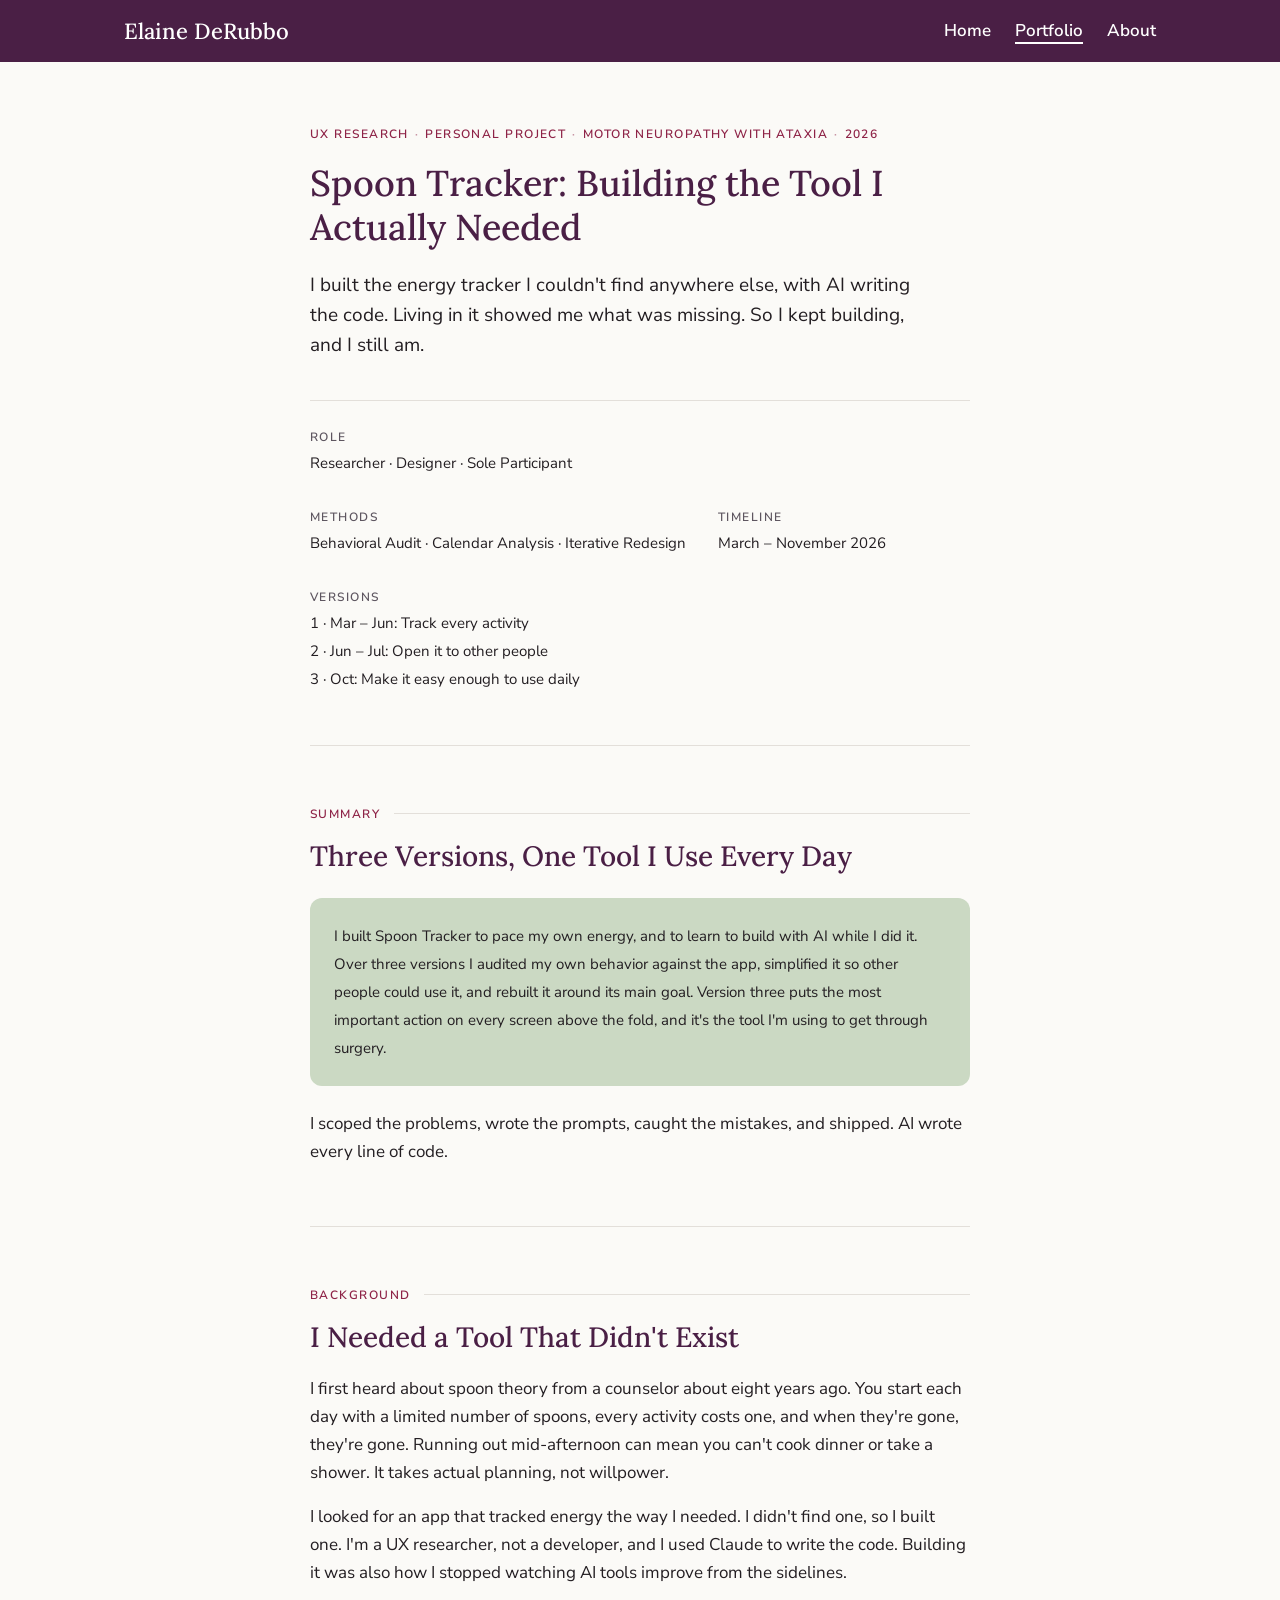
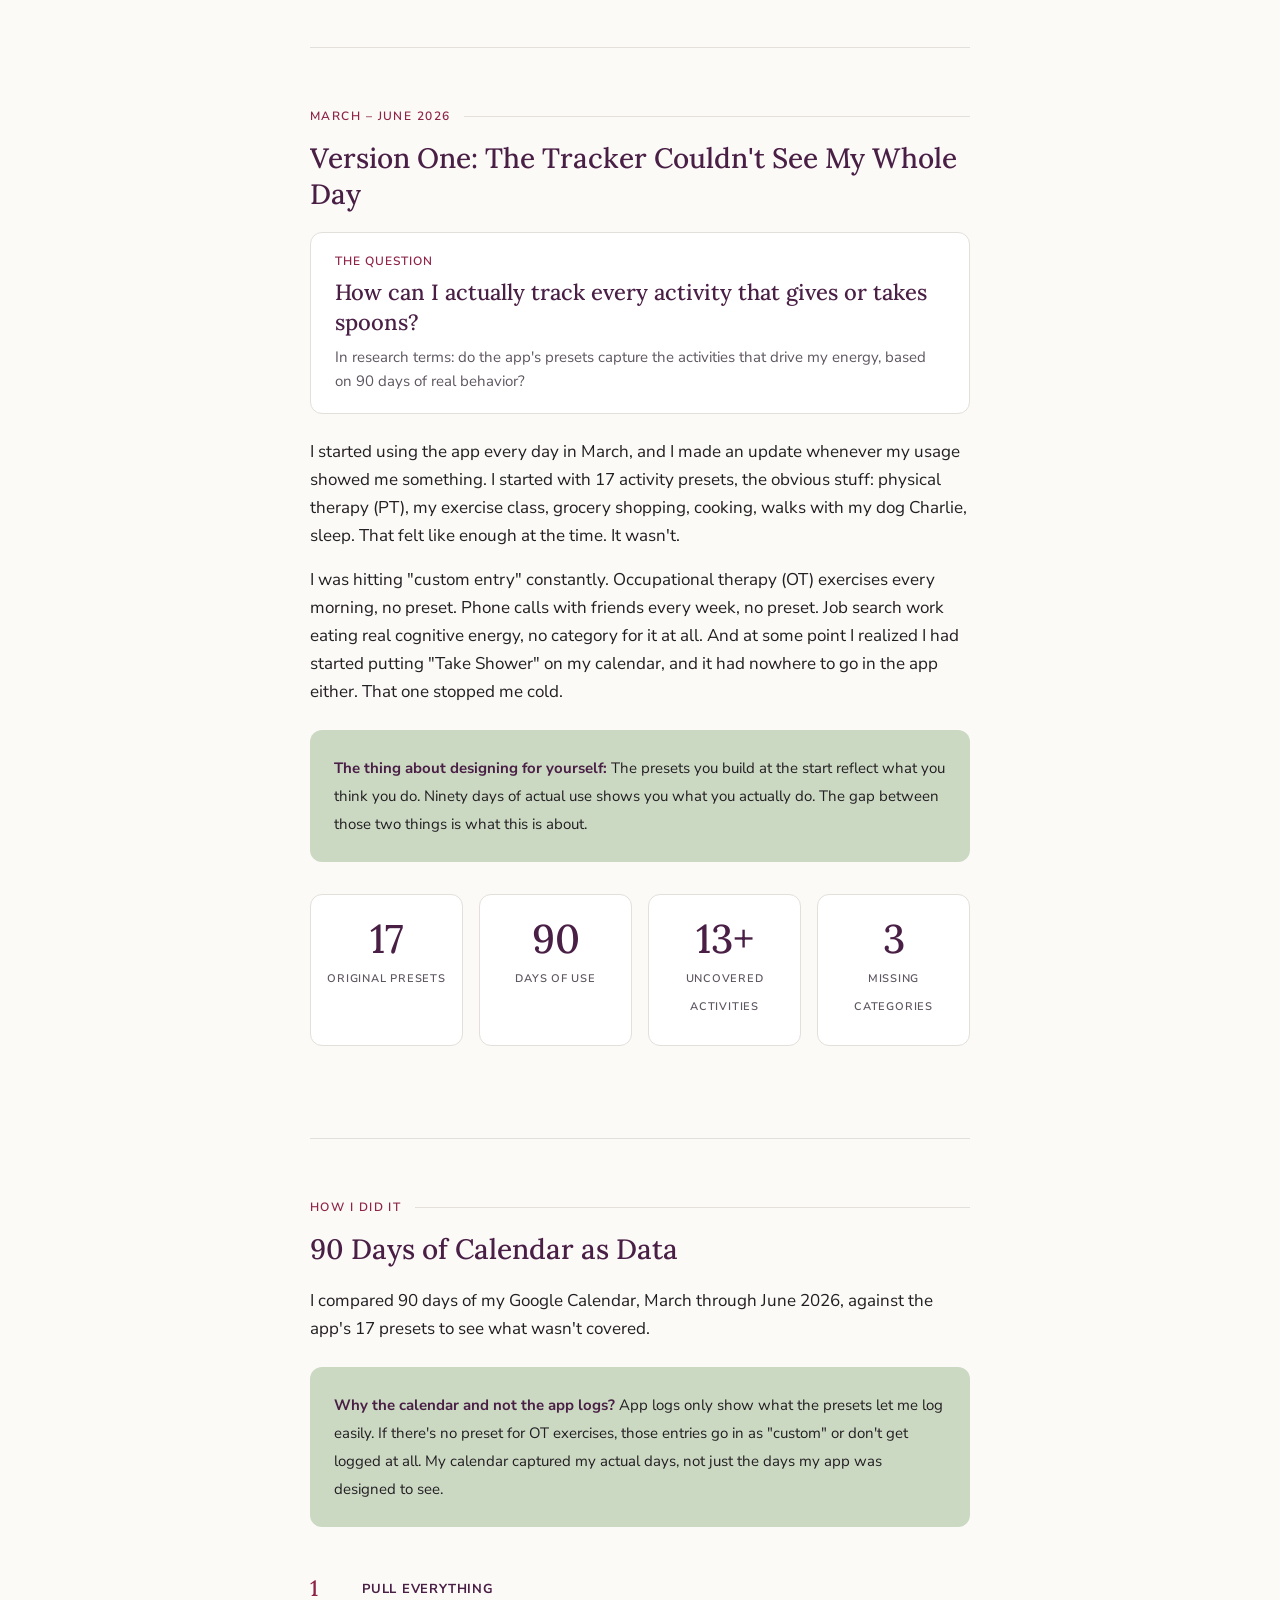
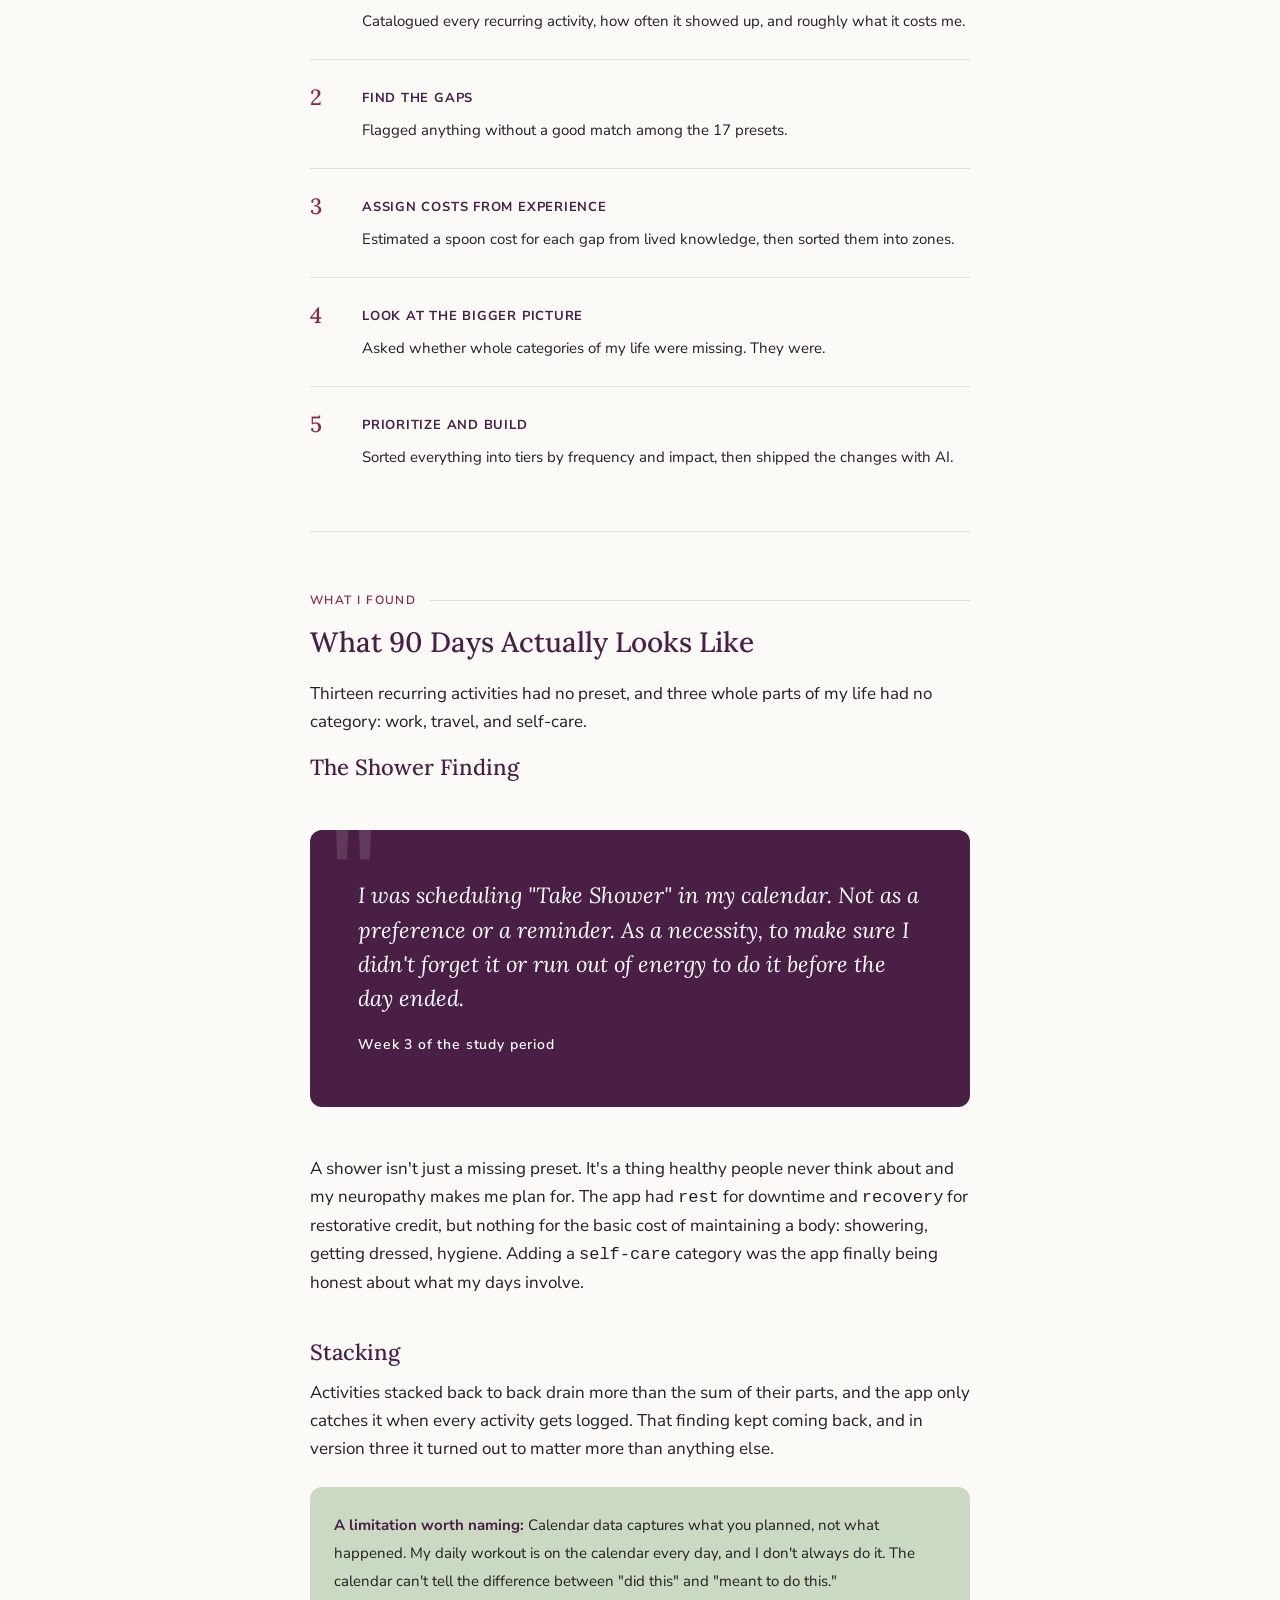
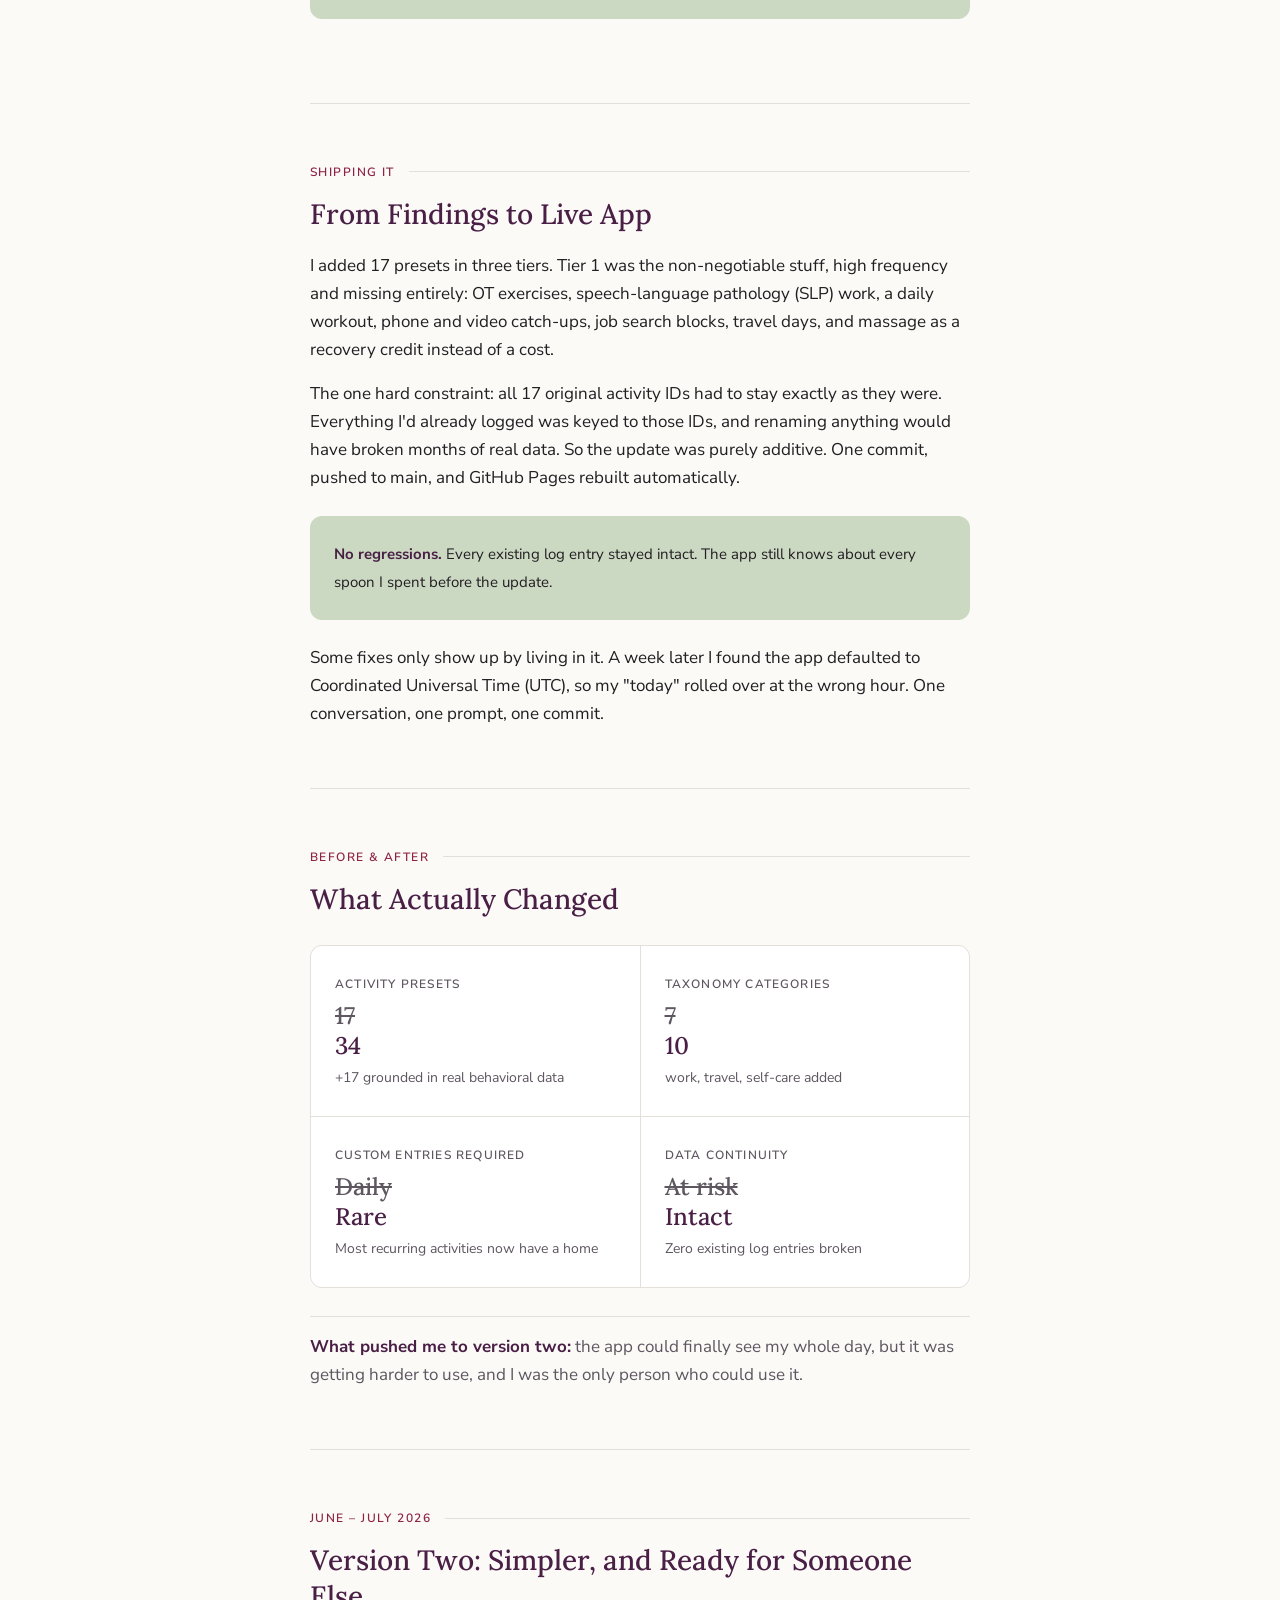
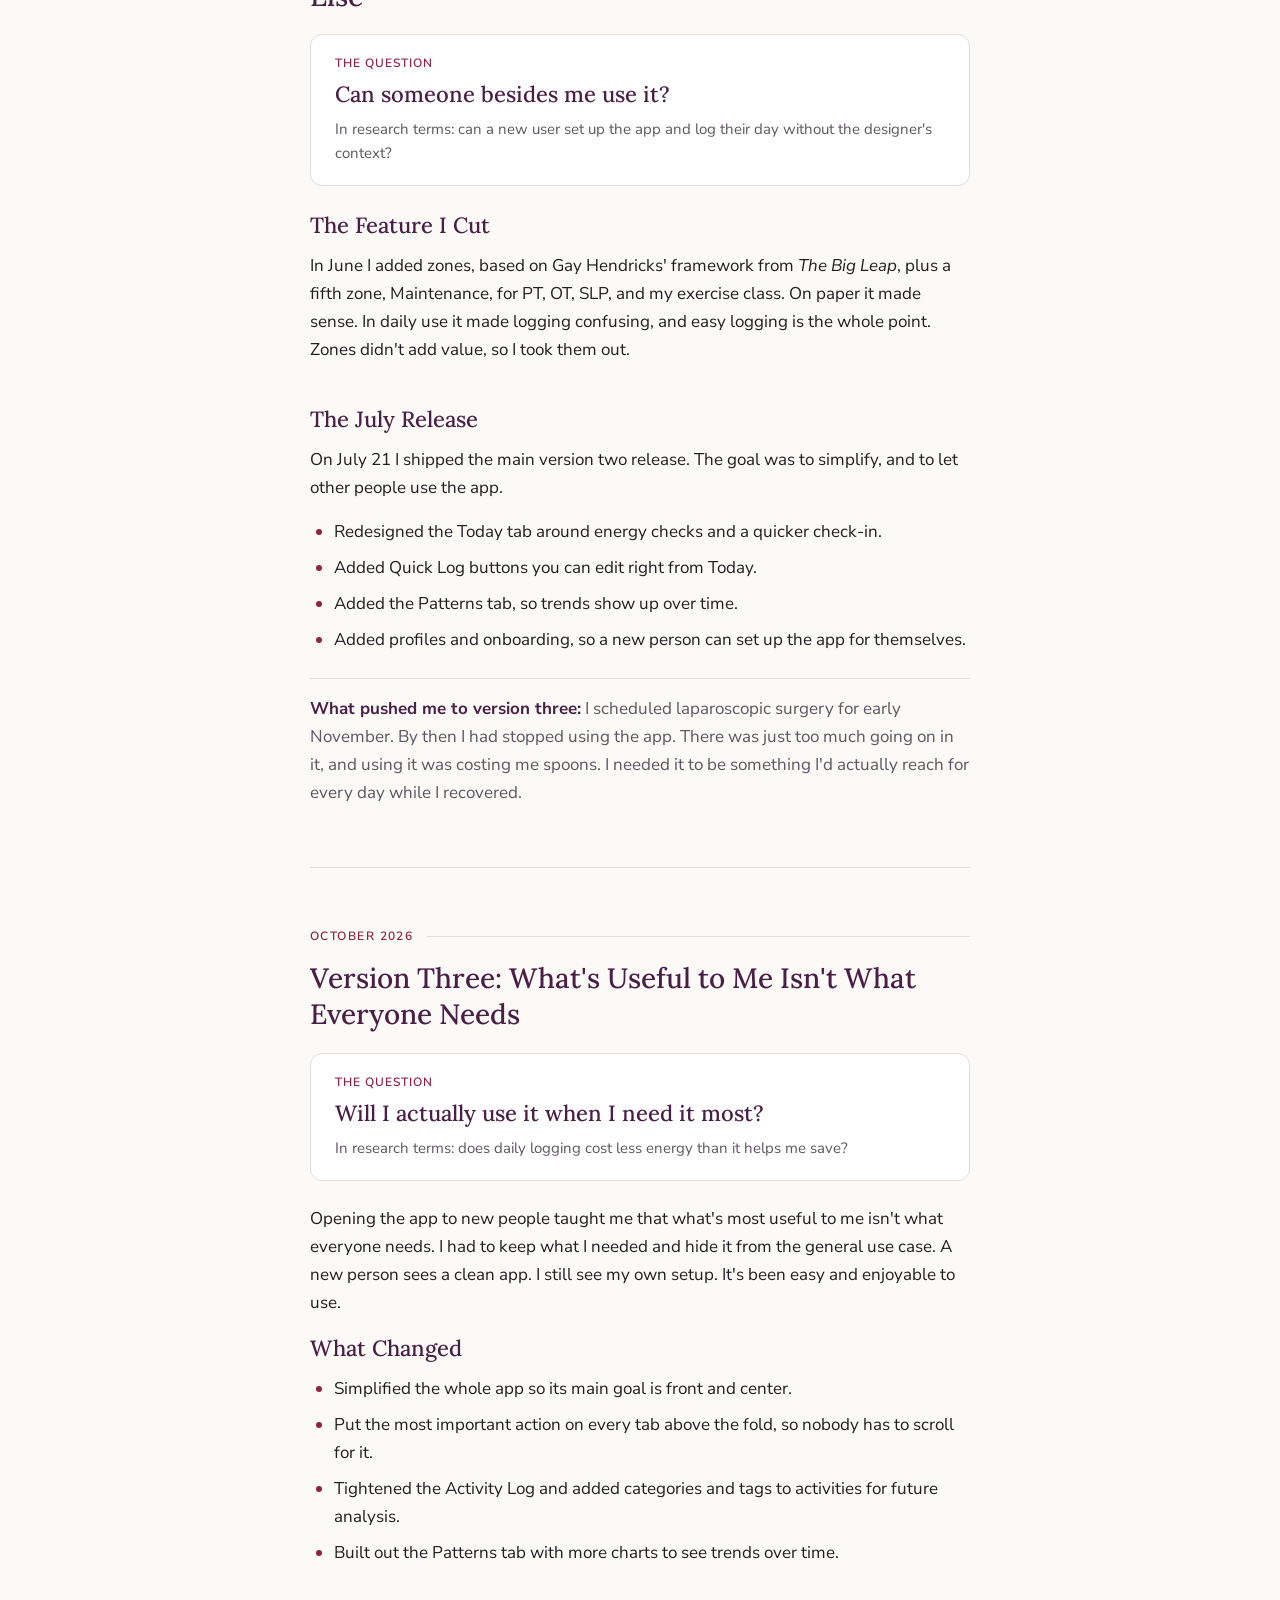
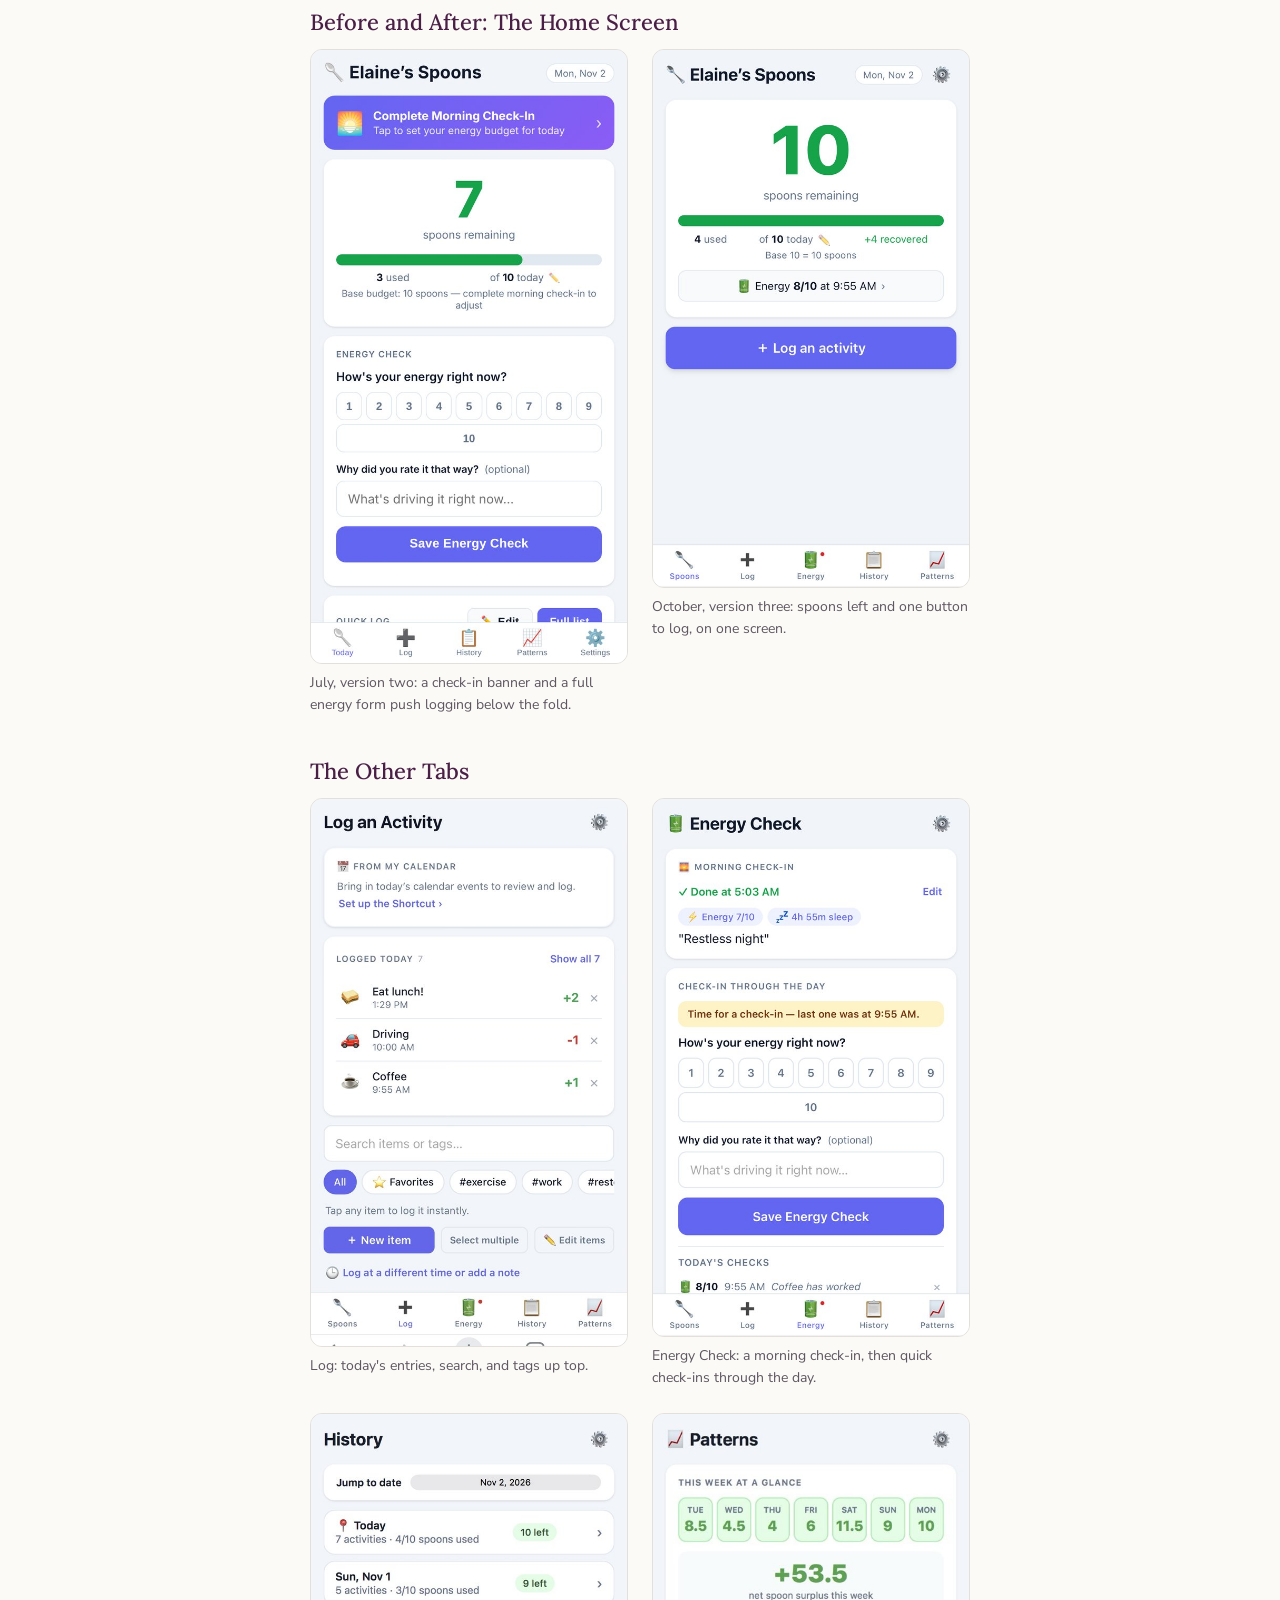
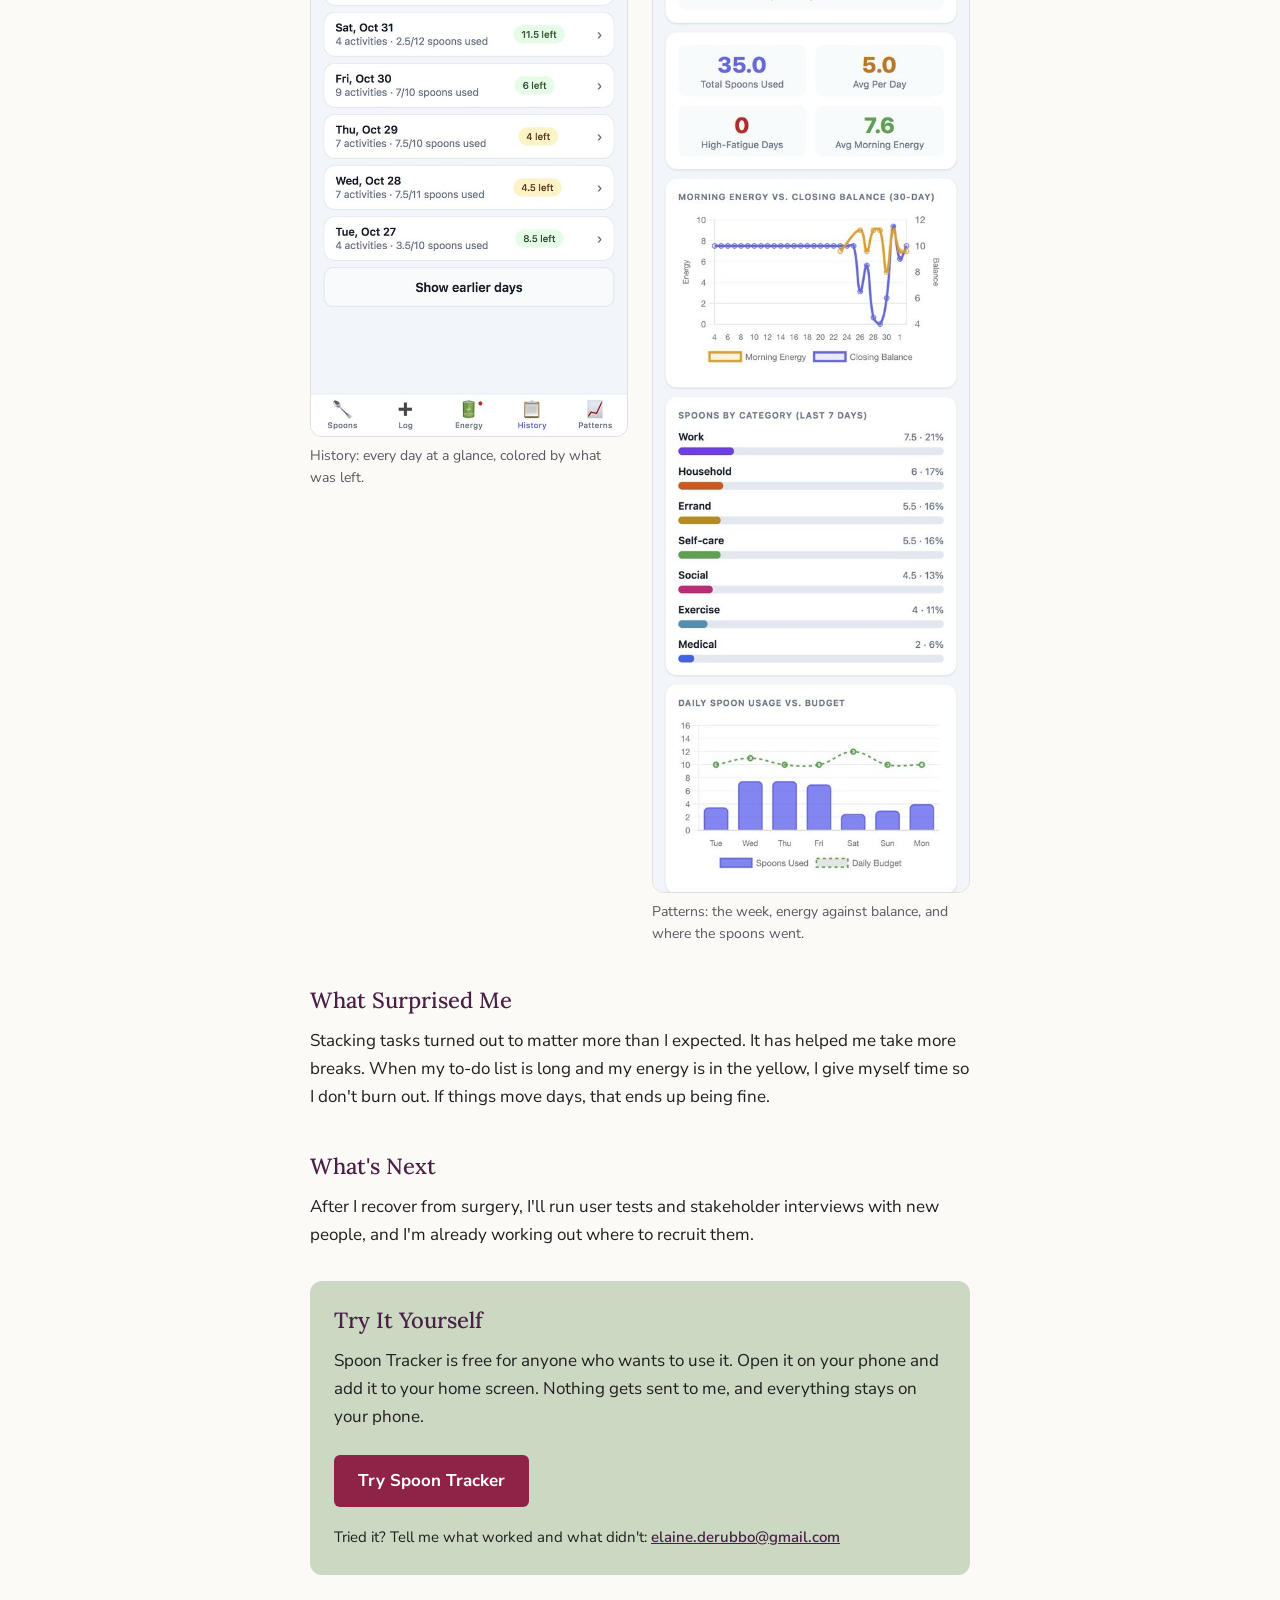
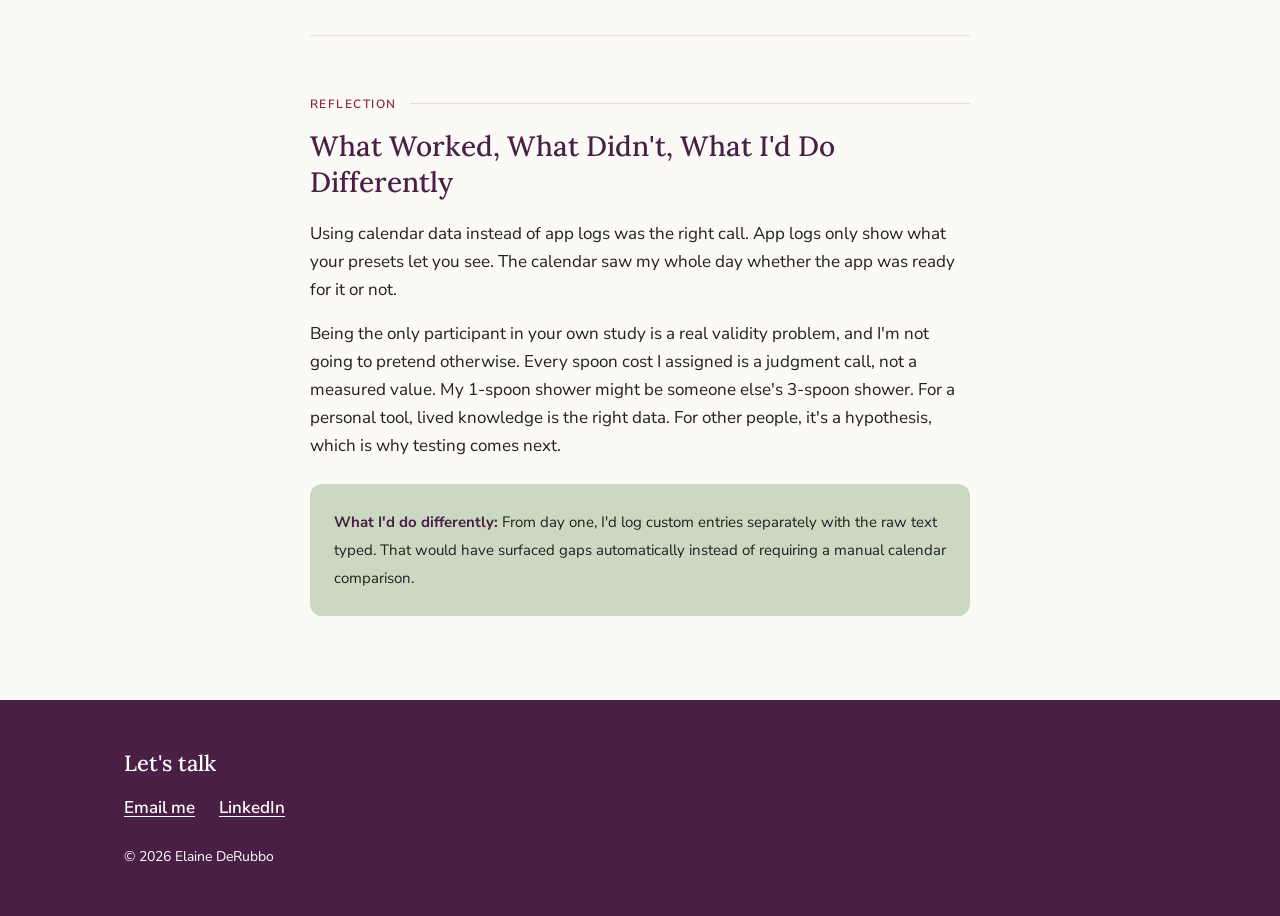
==== commit ba9fdaf6: "Add files via upload" ====
--- a/case-study.html
+++ b/case-study.html
@@ -385,6 +385,13 @@
     .vq-label { font-size: 12px; line-height: 16px; font-weight: 600; letter-spacing: 0.08em; text-transform: uppercase; color: var(--raspberry); margin-bottom: 8px; }
     .vq-plain { font-family: 'Lora', serif; font-weight: 500; font-size: 22px; line-height: 30px; color: var(--plum); margin: 0 0 8px; }
     .vq-formal { font-size: 15px; line-height: 24px; color: var(--muted); margin: 0; }
+    .try-block { margin-top: 32px; padding: 24px; background: var(--sage); border-radius: 12px; }
+    .try-block h3 { margin-top: 0; }
+    .try-button { display: inline-block; margin: 8px 0 16px; padding: 12px 24px; background: var(--raspberry); color: var(--on-dark); font-weight: 700; text-decoration: none; border-radius: 6px; }
+    .try-button:hover { background: var(--plum); }
+    .try-button:focus-visible { outline: 3px solid var(--plum); outline-offset: 3px; }
+    .try-feedback { margin: 0; font-size: 15px; }
+    .try-feedback a { color: var(--plum); font-weight: 600; word-break: break-word; }
   </style>
 </head>
 <body>
@@ -579,6 +586,12 @@
   <p>Stacking tasks turned out to matter more than I expected. It has helped me take more breaks. When my to-do list is long and my energy is in the yellow, I give myself time so I don't burn out. If things move days, that ends up being fine.</p>
   <h3>What's Next</h3>
   <p>After I recover from surgery, I'll run user tests and stakeholder interviews with new people, and I'm already working out where to recruit them.</p>
+  <div class="try-block">
+    <h3>Try It Yourself</h3>
+    <p>Spoon Tracker is free for anyone who wants to use it. Open it on your phone and add it to your home screen. Nothing gets sent to me, and everything stays on your phone.</p>
+    <a class="try-button" href="https://elainederubbo.github.io/spoon-tracker/">Try Spoon Tracker</a>
+    <p class="try-feedback">Tried it? Tell me what worked and what didn't: <a href="mailto:elaine.derubbo@gmail.com?subject=Spoon%20Tracker%20feedback">elaine.derubbo@gmail.com</a></p>
+  </div>
 </section>
 
 <section id="reflection" style="border-bottom:none;">
